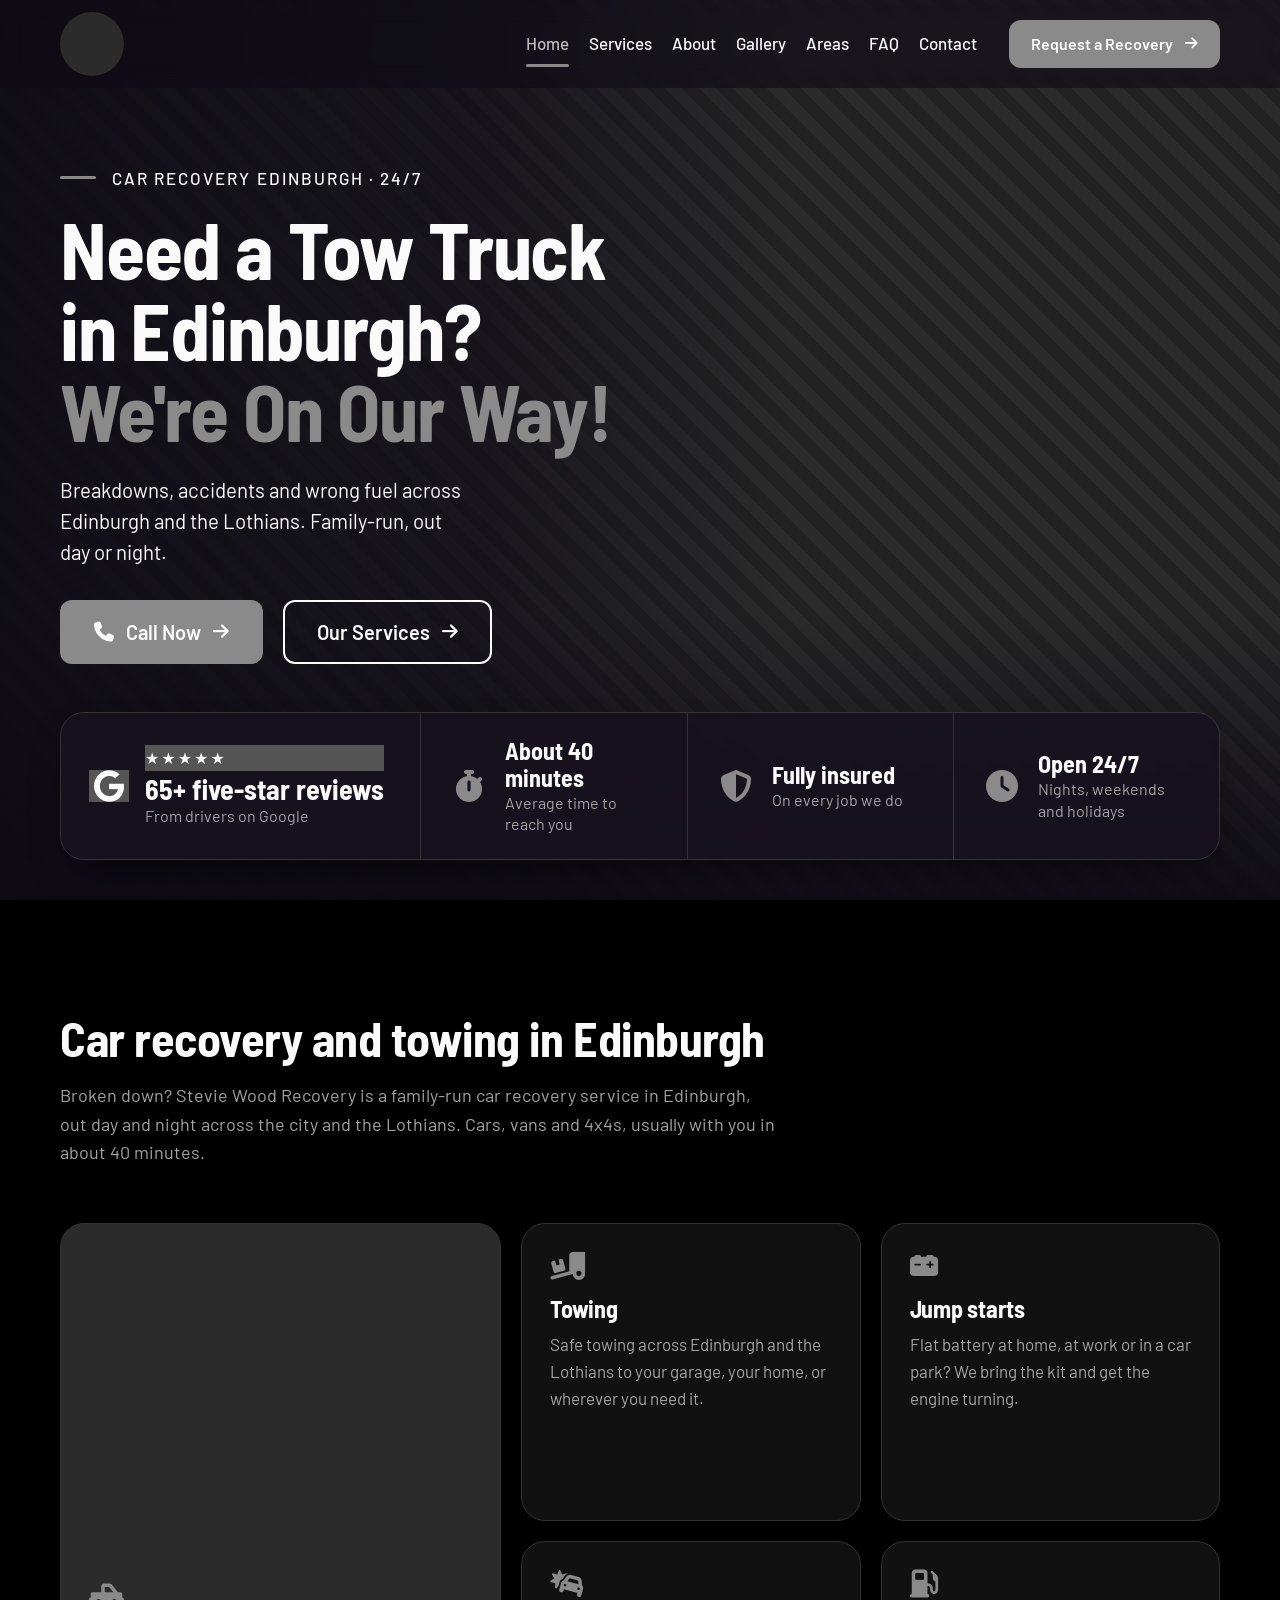
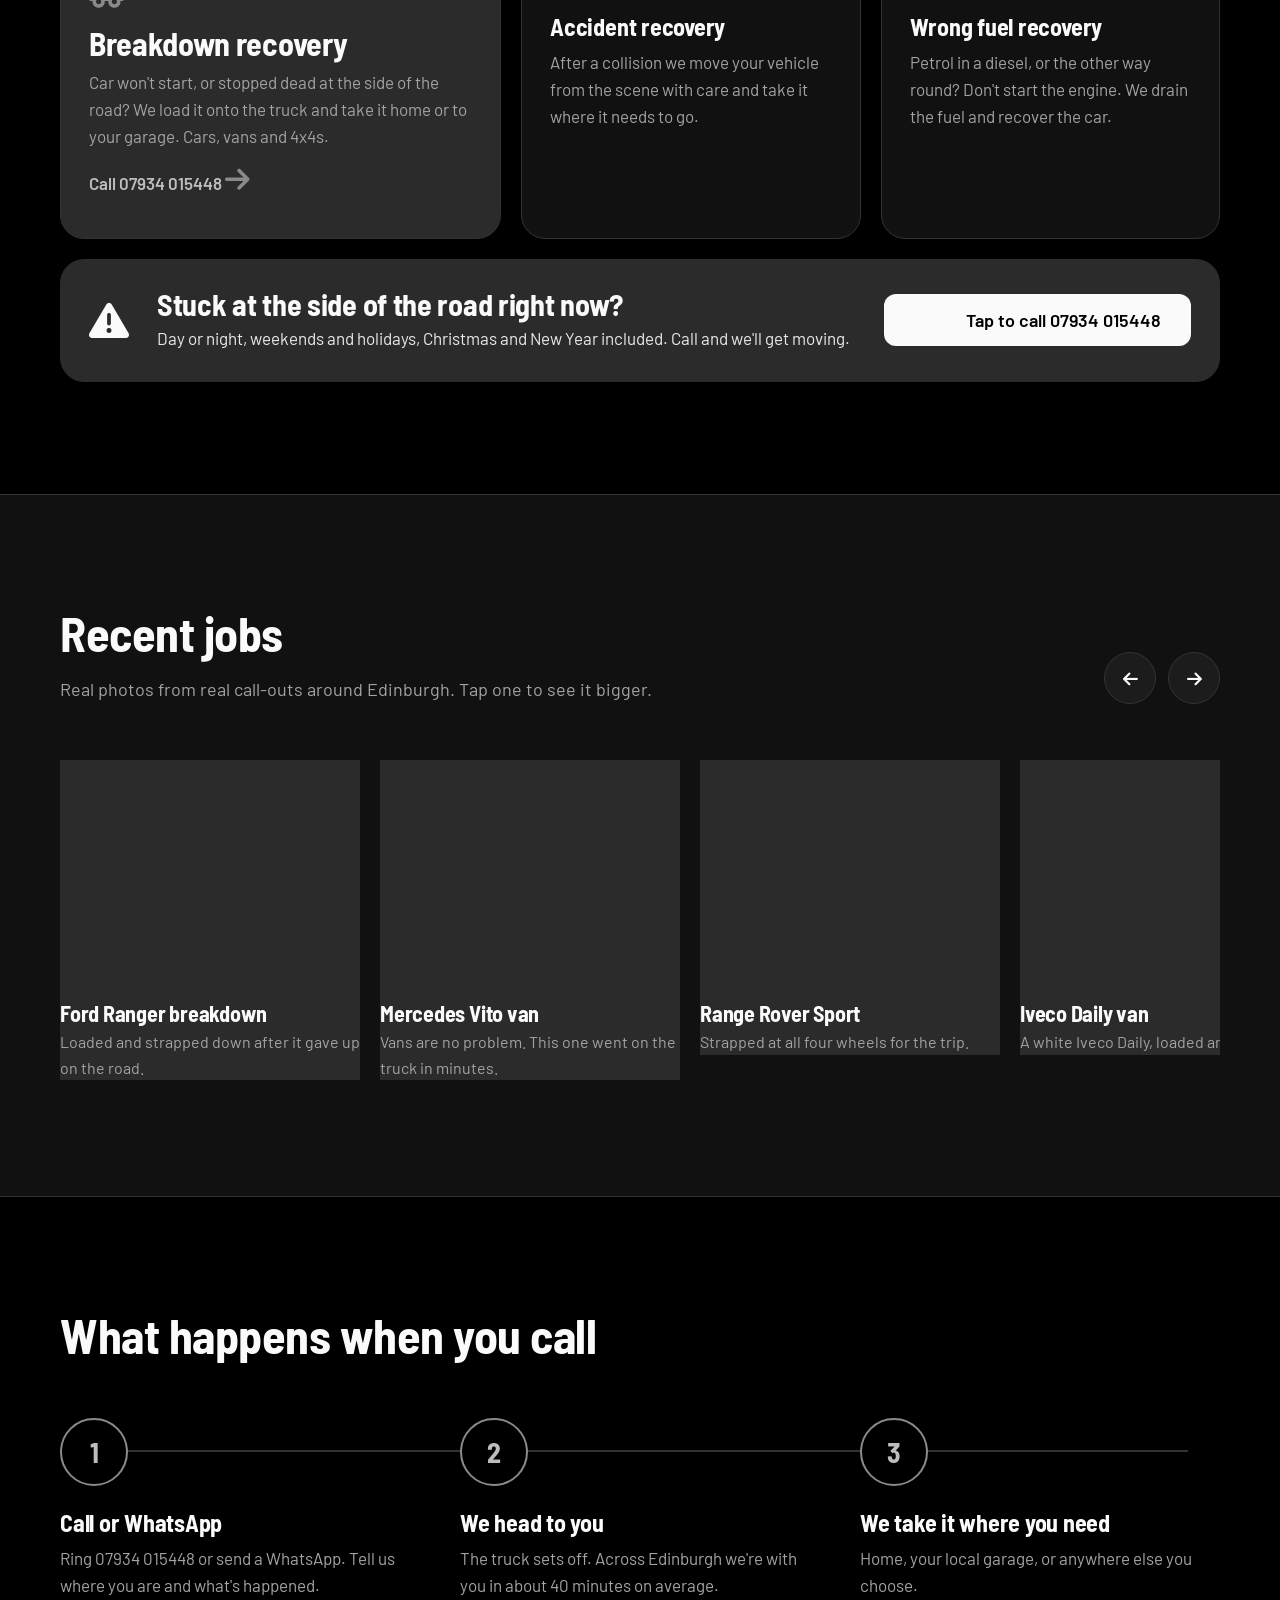
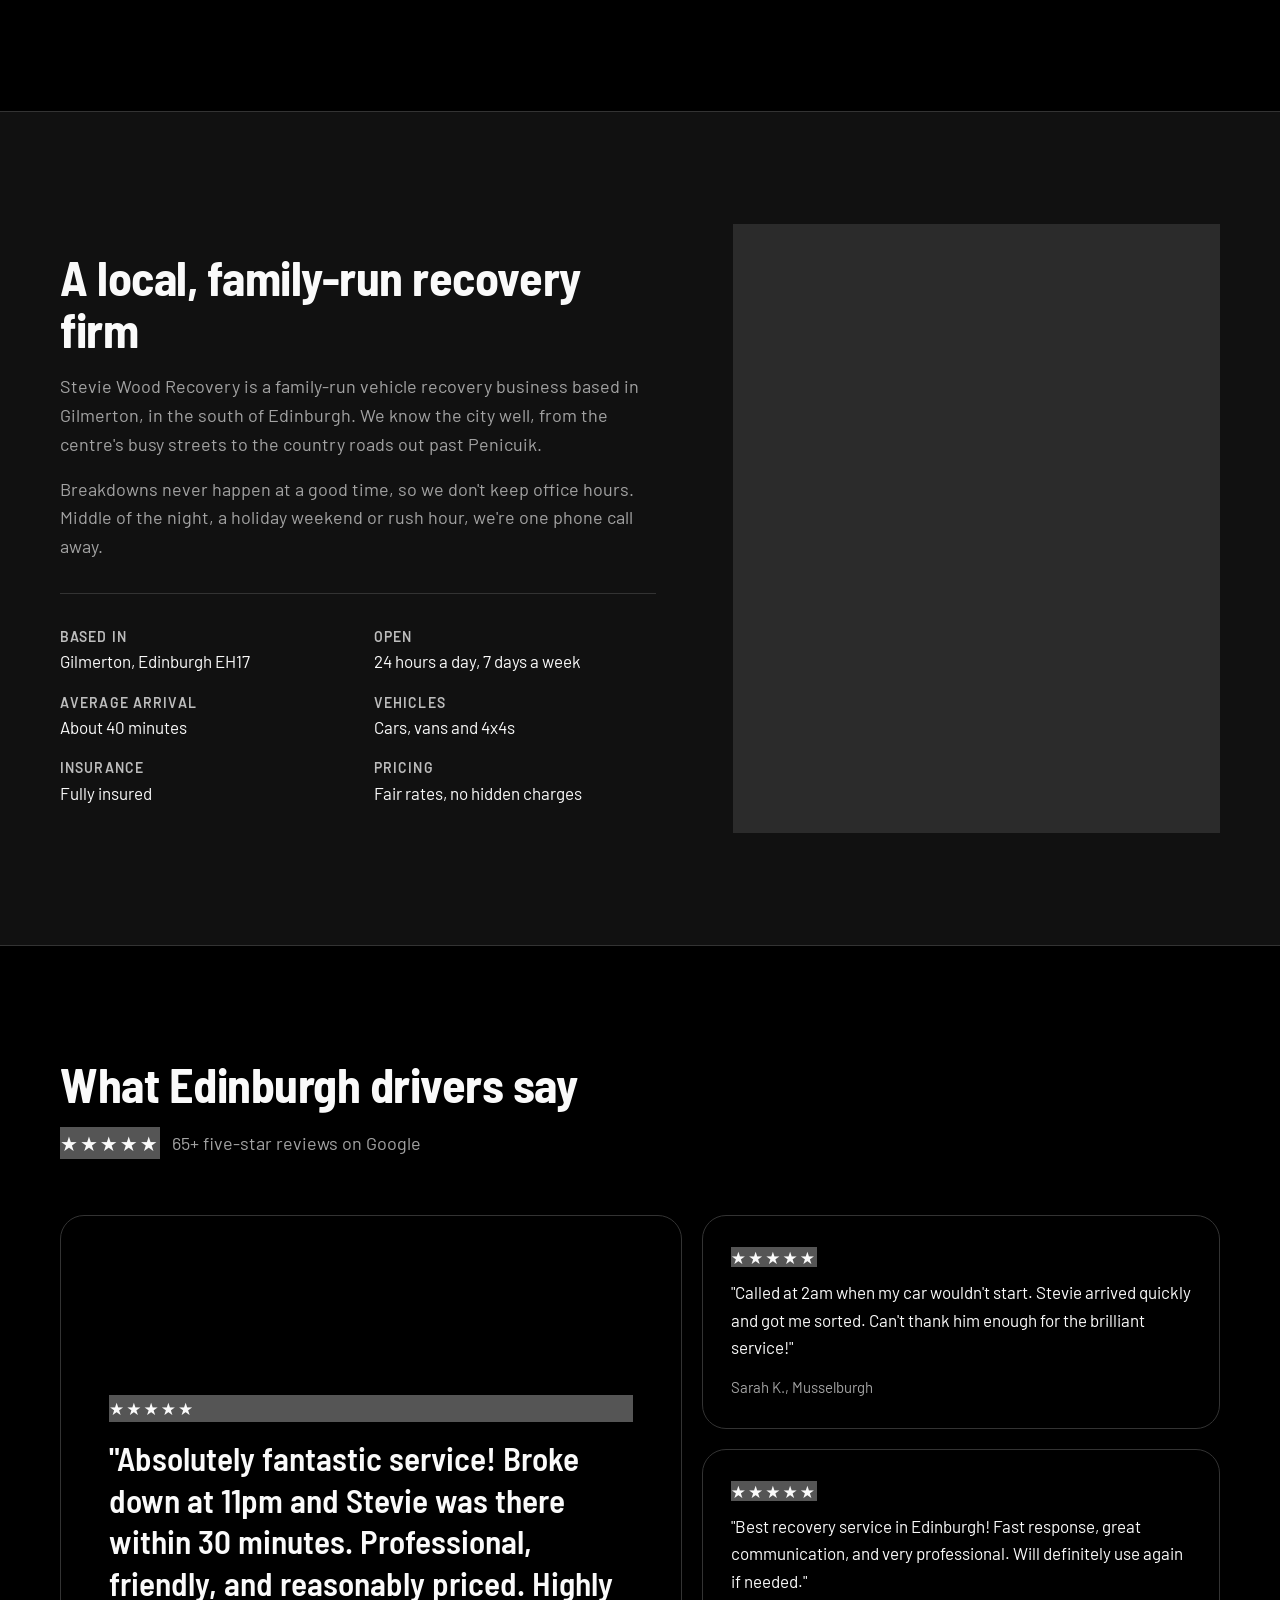
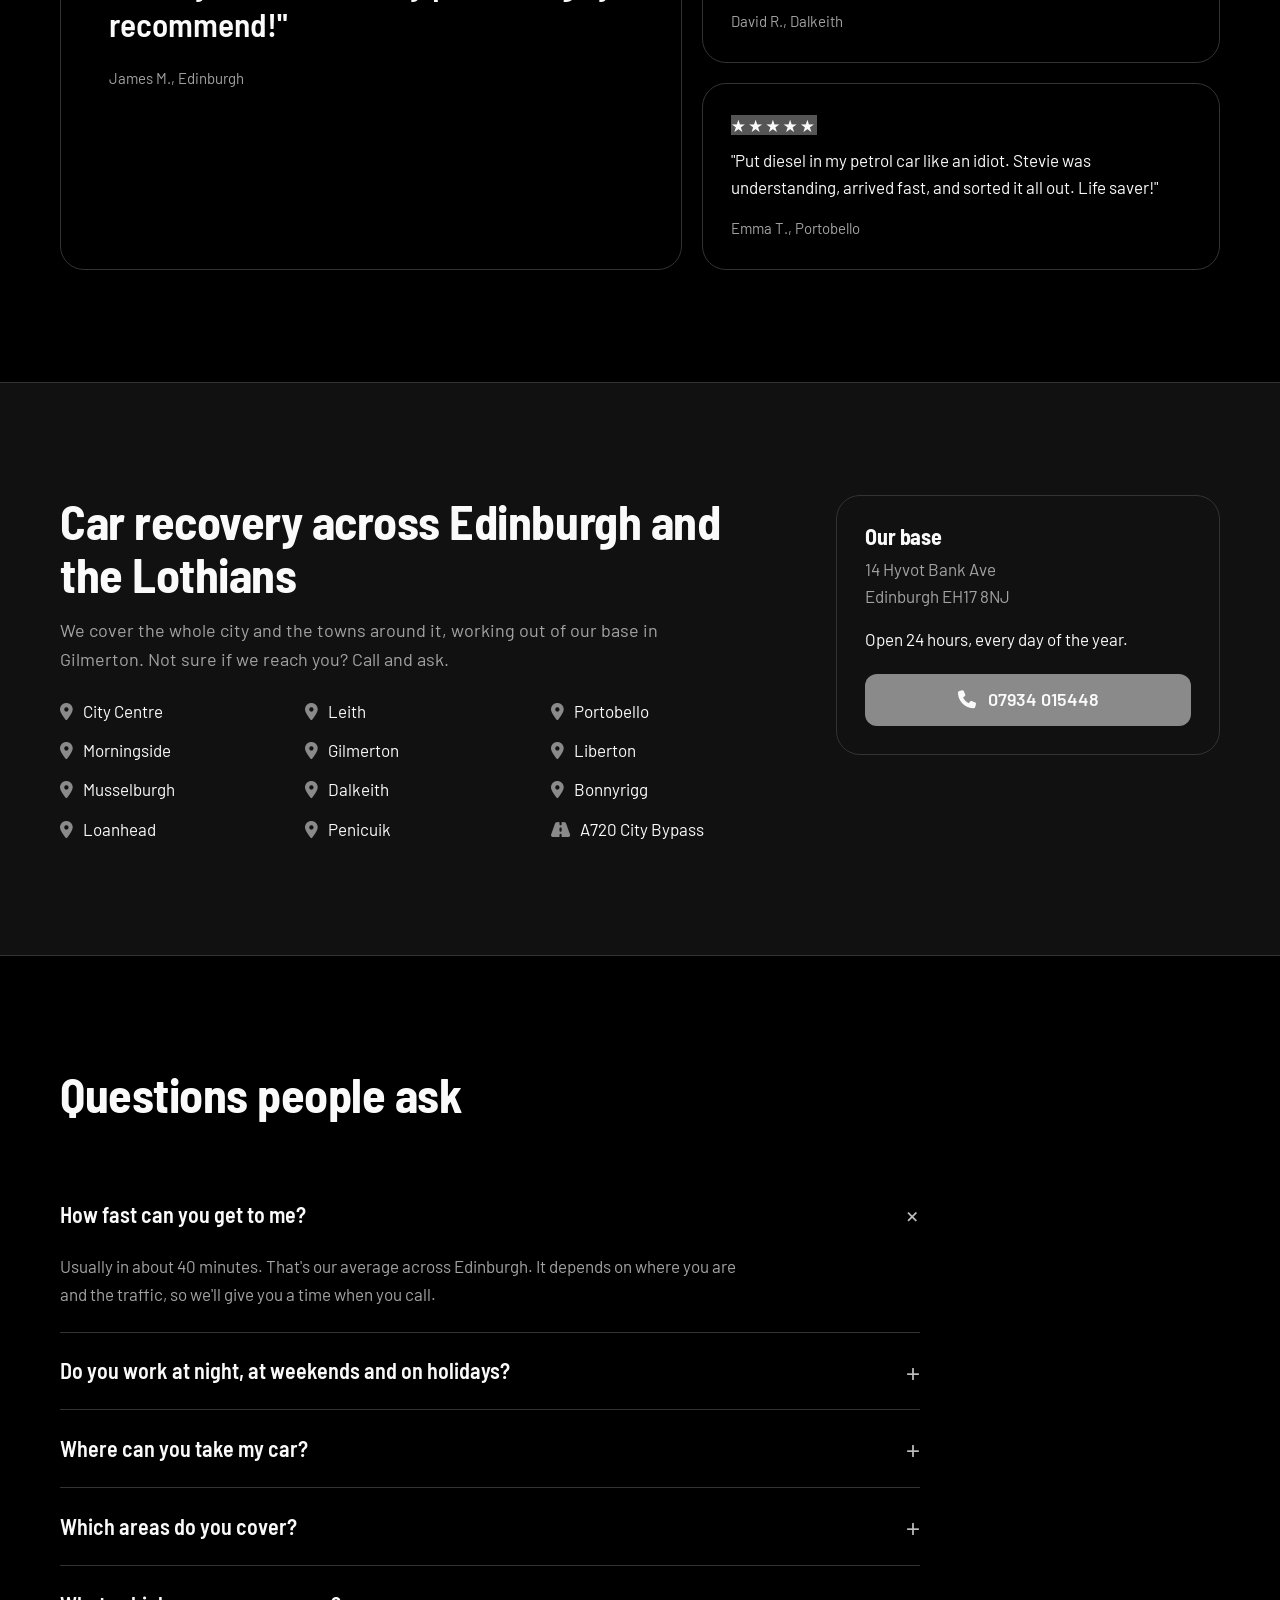
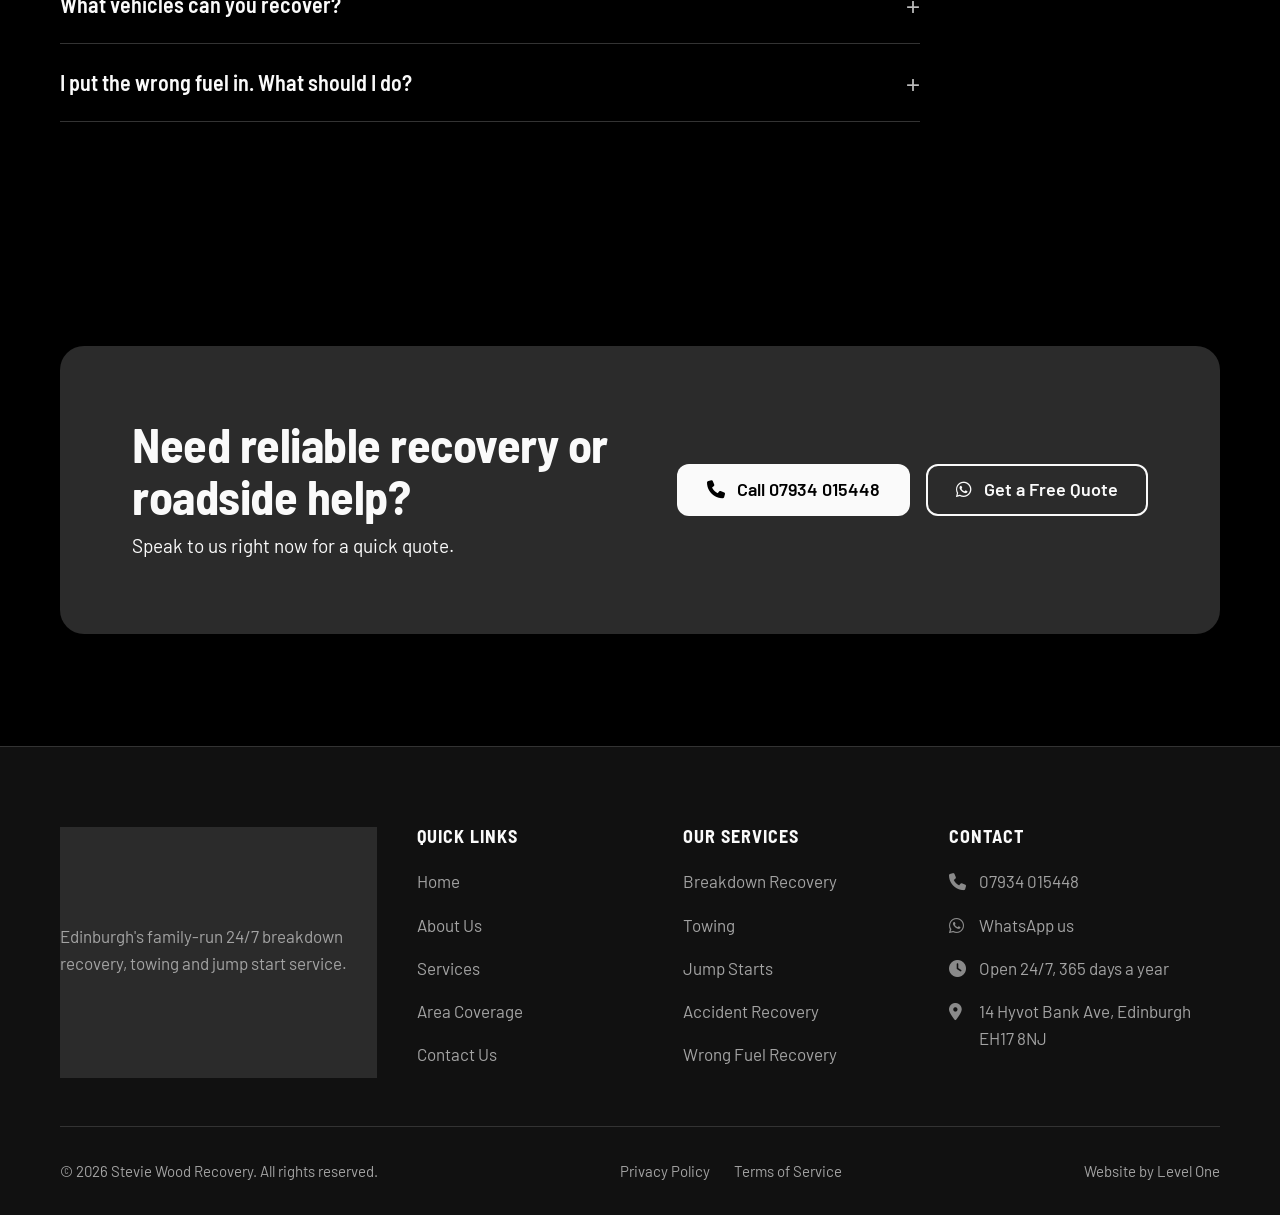
==== index.html @ a6fb2446 "WIP: redesign skeleton (gate 2), image folders, CSS/JS split Co-Authored-By: Claude Opus 5.5 <norepl" ====
<!DOCTYPE html>
<html lang="en">
<head>
    <meta charset="UTF-8">
    <meta name="viewport" content="width=device-width, initial-scale=1.0">
    <title>24/7 Vehicle Recovery Edinburgh | Breakdown Recovery & Towing | Stevie Wood Recovery</title>
    <meta name="description" content="Fast 24/7 breakdown recovery in Edinburgh. Local vehicle recovery, towing, jump starts & accident recovery. Average 40-minute response. Call 07934 015448 now.">
    <meta name="keywords" content="vehicle recovery Edinburgh, breakdown recovery Edinburgh, car recovery Edinburgh, 24 hour recovery Edinburgh, towing service Edinburgh, roadside assistance Edinburgh">
    <meta name="robots" content="index, follow">
    <meta name="author" content="Stevie Wood Recovery">
    <link rel="canonical" href="https://steviewoodrecovery.com/">
    
    <!-- Open Graph / Social Media -->
    <meta property="og:type" content="website">
    <meta property="og:title" content="24/7 Vehicle Recovery Edinburgh | Stevie Wood Recovery">
    <meta property="og:description" content="Fast 24/7 breakdown recovery in Edinburgh. Local vehicle recovery, towing, jump starts & accident recovery. Average 40-minute response.">
    <meta property="og:url" content="https://steviewoodrecovery.com/">
    
    <!-- Local Business Schema Markup -->
    <script type="application/ld+json">
    {
        "@context": "https://schema.org",
        "@type": "LocalBusiness",
        "name": "Stevie Wood Recovery",
        "description": "24/7 vehicle recovery and breakdown assistance in Edinburgh",
        "url": "https://steviewoodrecovery.com/",
        "telephone": "07934015448",
        "email": "info@steviewoodrecovery.co.uk",
        "address": {
            "@type": "PostalAddress",
            "streetAddress": "14 Hyvot Bank Ave",
            "addressLocality": "Edinburgh",
            "postalCode": "EH17 8NJ",
            "addressCountry": "GB"
        },
        "geo": {
            "@type": "GeoCoordinates",
            "latitude": "55.9074",
            "longitude": "-3.1355"
        },
        "openingHoursSpecification": {
            "@type": "OpeningHoursSpecification",
            "dayOfWeek": ["Monday", "Tuesday", "Wednesday", "Thursday", "Friday", "Saturday", "Sunday"],
            "opens": "00:00",
            "closes": "23:59"
        },
        "areaServed": {
            "@type": "City",
            "name": "Edinburgh"
        },
        "priceRange": "££",
        "aggregateRating": {
            "@type": "AggregateRating",
            "ratingValue": "5",
            "reviewCount": "65"
        }
    }
    </script>
    
    <link rel="preconnect" href="https://fonts.googleapis.com">
    <link rel="preconnect" href="https://fonts.gstatic.com" crossorigin>
    <link href="https://fonts.googleapis.com/css2?family=Barlow+Semi+Condensed:wght@600;700&family=Barlow:wght@400;500;600&display=swap" rel="stylesheet">
    <link rel="stylesheet" href="https://cdnjs.cloudflare.com/ajax/libs/font-awesome/6.4.0/css/all.min.css">
    <link rel="preload" as="image" href="public/images/hero/hero-recovery-truck-sunset.webp" media="(min-width: 769px)" fetchpriority="high">
    <link rel="preload" as="image" href="public/images/hero/hero-recovery-truck-sunset-mobile.webp" media="(max-width: 768px)" fetchpriority="high">
    <link rel="stylesheet" href="css/base.css">
    <link rel="stylesheet" href="css/header.css">
    <link rel="stylesheet" href="css/hero.css">
    <link rel="stylesheet" href="css/sections.css">
    <link rel="stylesheet" href="css/components.css">
    <link rel="stylesheet" href="css/footer.css">
    <link rel="stylesheet" href="css/responsive.css">
    <link rel="stylesheet" href="css/skeleton.css">
</head>
<body>
    <header class="site-header">
        <div class="container header-inner">
            <a href="#hero" class="brand" aria-label="Stevie Wood Recovery, back to top">
                <img src="public/images/brand/logo.jpg" alt="Stevie Wood Recovery logo" width="64" height="64">
            </a>
            <nav class="main-nav" aria-label="Main">
                <a href="#hero" class="active">Home</a>
                <a href="#services">Services</a>
                <a href="#about">About</a>
                <a href="#gallery">Gallery</a>
                <a href="#areas">Areas</a>
                <a href="#faq">FAQ</a>
                <a href="#contact">Contact</a>
            </nav>
            <div class="header-actions">
                <a href="tel:07934015448" class="header-phone" aria-label="Call us 24/7 on 07934 015448">
                    <span class="phone-icon"><i class="fas fa-phone" aria-hidden="true"></i></span>
                    <span class="phone-text">
                        <small>Call Us 24/7</small>
                        <strong>07934 015448</strong>
                    </span>
                </a>
                <a href="#contact" class="btn btn-primary header-cta" data-open-widget>
                    Request a Recovery <i class="fas fa-arrow-right" aria-hidden="true"></i>
                </a>
                <button class="mobile-menu-btn" aria-label="Open menu" aria-expanded="false" aria-controls="mobileNav">
                    <i class="fas fa-bars" aria-hidden="true"></i>
                </button>
            </div>
        </div>
    </header>

    <!-- Mobile Navigation -->
    <nav class="mobile-nav" id="mobileNav" aria-label="Mobile">
        <button class="mobile-nav-close" id="mobileNavClose" aria-label="Close menu">
            <i class="fas fa-times" aria-hidden="true"></i>
        </button>
        <a href="#hero">Home</a>
        <a href="#services">Services</a>
        <a href="#about">About</a>
        <a href="#gallery">Gallery</a>
        <a href="#areas">Areas</a>
        <a href="#faq">FAQ</a>
        <a href="#contact">Contact</a>
        <a href="tel:07934015448" class="btn btn-primary">
            <i class="fas fa-phone" aria-hidden="true"></i> Call 07934 015448
        </a>
        <button class="btn btn-outline" data-open-widget>Request a Recovery</button>
    </nav>

    <main>
        <!-- Hero -->
        <section class="hero" id="hero">
            <div class="container">
                <picture class="hero-media">
                    <source media="(max-width: 768px)" srcset="public/images/hero/hero-recovery-truck-sunset-mobile.webp" type="image/webp">
                    <source srcset="public/images/hero/hero-recovery-truck-sunset.webp" type="image/webp">
                    <img src="public/images/hero/hero-recovery-truck-sunset.jpg" alt="Stevie Wood Recovery truck carrying a Porsche on the road at sunset" width="2000" height="1116" fetchpriority="high">
                </picture>
                <div class="hero-content">
                    <h1 class="hero-eyebrow">Car Recovery Edinburgh · 24/7</h1>
                    <p class="hero-title"><span class="line">Need a Tow Truck</span> <span class="line">in Edinburgh?</span> <span class="accent">We're On Our Way!</span></p>
                    <p class="hero-sub">Breakdowns, accidents and wrong fuel across Edinburgh and the Lothians. Family-run, out day or night.</p>
                    <div class="hero-buttons">
                        <a href="tel:07934015448" class="btn btn-primary">
                            <i class="fas fa-phone" aria-hidden="true"></i> Call Now <i class="fas fa-arrow-right" aria-hidden="true"></i>
                        </a>
                        <a href="#services" class="btn btn-outline">
                            Our Services <i class="fas fa-arrow-right" aria-hidden="true"></i>
                        </a>
                    </div>
                </div>
            </div>
            <div class="container">
                <ul class="proof-strip">
                    <li class="proof-item proof-item-main">
                        <i class="fab fa-google" aria-hidden="true"></i>
                        <div>
                            <div class="stars" aria-hidden="true">★★★★★</div>
                            <strong>65+ five-star reviews</strong>
                            <span>From drivers on Google</span>
                        </div>
                    </li>
                    <li class="proof-item">
                        <i class="fas fa-stopwatch" aria-hidden="true"></i>
                        <div>
                            <strong>About 40 minutes</strong>
                            <span>Average time to reach you</span>
                        </div>
                    </li>
                    <li class="proof-item">
                        <i class="fas fa-shield-alt" aria-hidden="true"></i>
                        <div>
                            <strong>Fully insured</strong>
                            <span>On every job we do</span>
                        </div>
                    </li>
                    <li class="proof-item">
                        <i class="fas fa-clock" aria-hidden="true"></i>
                        <div>
                            <strong>Open 24/7</strong>
                            <span>Nights, weekends and holidays</span>
                        </div>
                    </li>
                </ul>
            </div>
        </section>

        <!-- Services -->
        <section class="section" id="services">
            <div class="container">
                <div class="section-head reveal">
                    <h2>Car recovery and towing in Edinburgh</h2>
                    <p>Broken down? Stevie Wood Recovery is a family-run car recovery service in Edinburgh, out day and night across the city and the Lothians. Cars, vans and 4x4s, usually with you in about 40 minutes.</p>
                </div>
                <div class="services-grid">
                    <article class="service-card service-card-main reveal">
                        <img src="public/images/gallery/01-ford-ranger-breakdown-recovery.webp" alt="Orange Ford Ranger strapped onto the back of a recovery truck" width="680" height="306" loading="lazy">
                        <div class="service-card-body">
                            <i class="fas fa-truck-pickup" aria-hidden="true"></i>
                            <h3>Breakdown recovery</h3>
                            <p>Car won't start, or stopped dead at the side of the road? We load it onto the truck and take it home or to your garage. Cars, vans and 4x4s.</p>
                            <a href="tel:07934015448" class="service-link">Call 07934 015448 <i class="fas fa-arrow-right" aria-hidden="true"></i></a>
                        </div>
                    </article>
                    <article class="service-card reveal">
                        <i class="fas fa-truck-loading" aria-hidden="true"></i>
                        <h3>Towing</h3>
                        <p>Safe towing across Edinburgh and the Lothians to your garage, your home, or wherever you need it.</p>
                    </article>
                    <article class="service-card reveal">
                        <i class="fas fa-car-battery" aria-hidden="true"></i>
                        <h3>Jump starts</h3>
                        <p>Flat battery at home, at work or in a car park? We bring the kit and get the engine turning.</p>
                    </article>
                    <article class="service-card reveal">
                        <i class="fas fa-car-crash" aria-hidden="true"></i>
                        <h3>Accident recovery</h3>
                        <p>After a collision we move your vehicle from the scene with care and take it where it needs to go.</p>
                    </article>
                    <article class="service-card reveal">
                        <i class="fas fa-gas-pump" aria-hidden="true"></i>
                        <h3>Wrong fuel recovery</h3>
                        <p>Petrol in a diesel, or the other way round? Don't start the engine. We drain the fuel and recover the car.</p>
                    </article>
                    <article class="service-card service-emergency reveal">
                        <i class="fas fa-exclamation-triangle" aria-hidden="true"></i>
                        <div>
                            <h3>Stuck at the side of the road right now?</h3>
                            <p>Day or night, weekends and holidays, Christmas and New Year included. Call and we'll get moving.</p>
                        </div>
                        <a href="tel:07934015448" class="btn btn-light">
                            <i class="fas fa-phone" aria-hidden="true"></i> Tap to call 07934 015448
                        </a>
                    </article>
                </div>
            </div>
        </section>

        <!-- Gallery -->
        <section class="section section-alt" id="gallery">
            <div class="container">
                <div class="gallery-head">
                    <div class="section-head reveal">
                        <h2>Recent jobs</h2>
                        <p>Real photos from real call-outs around Edinburgh. Tap one to see it bigger.</p>
                    </div>
                    <div class="gallery-controls">
                        <button class="gallery-btn" data-dir="prev" aria-label="Previous photos"><i class="fas fa-arrow-left" aria-hidden="true"></i></button>
                        <button class="gallery-btn" data-dir="next" aria-label="Next photos"><i class="fas fa-arrow-right" aria-hidden="true"></i></button>
                    </div>
                </div>
                <ul class="gallery-track" id="galleryTrack">
                    <li class="gallery-card">
                        <button type="button">
                            <img src="public/images/gallery/01-ford-ranger-breakdown-recovery.webp" alt="Orange Ford Ranger loaded onto a Stevie Wood recovery truck" width="680" height="306" loading="lazy">
                            <h3>Ford Ranger breakdown</h3>
                            <p>Loaded and strapped down after it gave up on the road.</p>
                        </button>
                    </li>
                    <li class="gallery-card">
                        <button type="button">
                            <img src="public/images/gallery/02-mercedes-vito-van-recovery.webp" alt="Mercedes Vito van on the back of a recovery truck" width="680" height="510" loading="lazy">
                            <h3>Mercedes Vito van</h3>
                            <p>Vans are no problem. This one went on the truck in minutes.</p>
                        </button>
                    </li>
                    <li class="gallery-card">
                        <button type="button">
                            <img src="public/images/gallery/03-range-rover-sport-recovery.webp" alt="Black Range Rover Sport strapped onto a recovery truck" width="680" height="510" loading="lazy">
                            <h3>Range Rover Sport</h3>
                            <p>Strapped at all four wheels for the trip.</p>
                        </button>
                    </li>
                    <li class="gallery-card">
                        <button type="button">
                            <img src="public/images/gallery/04-iveco-daily-van-recovery.webp" alt="White Iveco Daily van loaded on a recovery truck" width="680" height="510" loading="lazy">
                            <h3>Iveco Daily van</h3>
                            <p>A white Iveco Daily, loaded and ready to go.</p>
                        </button>
                    </li>
                    <li class="gallery-card">
                        <button type="button">
                            <img src="public/images/gallery/05-land-rover-discovery-accident-recovery.webp" alt="Accident-damaged Land Rover Discovery on a recovery truck" width="680" height="510" loading="lazy">
                            <h3>Accident recovery</h3>
                            <p>A damaged Land Rover Discovery recovered after a collision.</p>
                        </button>
                    </li>
                    <li class="gallery-card">
                        <button type="button">
                            <img src="public/images/gallery/06-luton-box-van-recovery.webp" alt="Luton box van on the back of a DAF recovery truck" width="680" height="510" loading="lazy">
                            <h3>Luton box van</h3>
                            <p>Big vans too. A Luton box van on the back of the truck.</p>
                        </button>
                    </li>
                </ul>
            </div>
        </section>

        <!-- How it works -->
        <section class="section" id="how-it-works">
            <div class="container">
                <div class="section-head reveal">
                    <h2>What happens when you call</h2>
                </div>
                <ol class="steps">
                    <li class="step reveal">
                        <h3>Call or WhatsApp</h3>
                        <p>Ring 07934 015448 or send a WhatsApp. Tell us where you are and what's happened.</p>
                    </li>
                    <li class="step reveal">
                        <h3>We head to you</h3>
                        <p>The truck sets off. Across Edinburgh we're with you in about 40 minutes on average.</p>
                    </li>
                    <li class="step reveal">
                        <h3>We take it where you need</h3>
                        <p>Home, your local garage, or anywhere else you choose.</p>
                    </li>
                </ol>
            </div>
        </section>

        <!-- About -->
        <section class="section section-alt" id="about">
            <div class="container about-grid">
                <div class="about-text reveal">
                    <h2>A local, family-run recovery firm</h2>
                    <p>Stevie Wood Recovery is a family-run vehicle recovery business based in Gilmerton, in the south of Edinburgh. We know the city well, from the centre's busy streets to the country roads out past Penicuik.</p>
                    <p>Breakdowns never happen at a good time, so we don't keep office hours. Middle of the night, a holiday weekend or rush hour, we're one phone call away.</p>
                    <dl class="fact-list">
                        <div>
                            <dt>Based in</dt>
                            <dd>Gilmerton, Edinburgh EH17</dd>
                        </div>
                        <div>
                            <dt>Open</dt>
                            <dd>24 hours a day, 7 days a week</dd>
                        </div>
                        <div>
                            <dt>Average arrival</dt>
                            <dd>About 40 minutes</dd>
                        </div>
                        <div>
                            <dt>Vehicles</dt>
                            <dd>Cars, vans and 4x4s</dd>
                        </div>
                        <div>
                            <dt>Insurance</dt>
                            <dd>Fully insured</dd>
                        </div>
                        <div>
                            <dt>Pricing</dt>
                            <dd>Fair rates, no hidden charges</dd>
                        </div>
                    </dl>
                </div>
                <div class="about-photo reveal">
                    <img src="public/images/gallery/06-luton-box-van-recovery.webp" alt="Stevie Wood Recovery's DAF recovery truck carrying a Luton box van" width="680" height="510" loading="lazy">
                </div>
            </div>
        </section>

        <!-- Reviews -->
        <section class="section" id="reviews">
            <div class="container">
                <div class="section-head reveal">
                    <h2>What Edinburgh drivers say</h2>
                    <p class="reviews-rating"><span class="stars" aria-hidden="true">★★★★★</span> 65+ five-star reviews on Google</p>
                </div>
                <div class="reviews-grid">
                    <blockquote class="review review-main reveal">
                        <span class="stars" aria-label="5 out of 5 stars">★★★★★</span>
                        <p>"Absolutely fantastic service! Broke down at 11pm and Stevie was there within 30 minutes. Professional, friendly, and reasonably priced. Highly recommend!"</p>
                        <cite>James M., Edinburgh</cite>
                    </blockquote>
                    <blockquote class="review reveal">
                        <span class="stars" aria-label="5 out of 5 stars">★★★★★</span>
                        <p>"Called at 2am when my car wouldn't start. Stevie arrived quickly and got me sorted. Can't thank him enough for the brilliant service!"</p>
                        <cite>Sarah K., Musselburgh</cite>
                    </blockquote>
                    <blockquote class="review reveal">
                        <span class="stars" aria-label="5 out of 5 stars">★★★★★</span>
                        <p>"Best recovery service in Edinburgh! Fast response, great communication, and very professional. Will definitely use again if needed."</p>
                        <cite>David R., Dalkeith</cite>
                    </blockquote>
                    <blockquote class="review reveal">
                        <span class="stars" aria-label="5 out of 5 stars">★★★★★</span>
                        <p>"Put diesel in my petrol car like an idiot. Stevie was understanding, arrived fast, and sorted it all out. Life saver!"</p>
                        <cite>Emma T., Portobello</cite>
                    </blockquote>
                </div>
            </div>
        </section>

        <!-- Areas -->
        <section class="section section-alt" id="areas">
            <div class="container areas-grid">
                <div class="reveal">
                    <h2>Car recovery across Edinburgh and the Lothians</h2>
                    <p class="section-head-text">We cover the whole city and the towns around it, working out of our base in Gilmerton. Not sure if we reach you? Call and ask.</p>
                    <ul class="area-list">
                        <li><i class="fas fa-map-marker-alt" aria-hidden="true"></i> City Centre</li>
                        <li><i class="fas fa-map-marker-alt" aria-hidden="true"></i> Leith</li>
                        <li><i class="fas fa-map-marker-alt" aria-hidden="true"></i> Portobello</li>
                        <li><i class="fas fa-map-marker-alt" aria-hidden="true"></i> Morningside</li>
                        <li><i class="fas fa-map-marker-alt" aria-hidden="true"></i> Gilmerton</li>
                        <li><i class="fas fa-map-marker-alt" aria-hidden="true"></i> Liberton</li>
                        <li><i class="fas fa-map-marker-alt" aria-hidden="true"></i> Musselburgh</li>
                        <li><i class="fas fa-map-marker-alt" aria-hidden="true"></i> Dalkeith</li>
                        <li><i class="fas fa-map-marker-alt" aria-hidden="true"></i> Bonnyrigg</li>
                        <li><i class="fas fa-map-marker-alt" aria-hidden="true"></i> Loanhead</li>
                        <li><i class="fas fa-map-marker-alt" aria-hidden="true"></i> Penicuik</li>
                        <li><i class="fas fa-road" aria-hidden="true"></i> A720 City Bypass</li>
                    </ul>
                </div>
                <div class="base-card reveal">
                    <h3>Our base</h3>
                    <address>14 Hyvot Bank Ave<br>Edinburgh EH17 8NJ</address>
                    <p>Open 24 hours, every day of the year.</p>
                    <a href="tel:07934015448" class="btn btn-primary"><i class="fas fa-phone" aria-hidden="true"></i> 07934 015448</a>
                </div>
            </div>
        </section>

        <!-- FAQ -->
        <section class="section" id="faq">
            <div class="container">
                <div class="section-head reveal">
                    <h2>Questions people ask</h2>
                </div>
                <div class="faq-list reveal">
                    <details class="faq-item" open>
                        <summary>How fast can you get to me?</summary>
                        <p>Usually in about 40 minutes. That's our average across Edinburgh. It depends on where you are and the traffic, so we'll give you a time when you call.</p>
                    </details>
                    <details class="faq-item">
                        <summary>Do you work at night, at weekends and on holidays?</summary>
                        <p>Yes. We run 24 hours a day, 7 days a week, including Christmas and New Year.</p>
                    </details>
                    <details class="faq-item">
                        <summary>Where can you take my car?</summary>
                        <p>Wherever you need it to go: your home, your local garage, a dealer, or another address you choose.</p>
                    </details>
                    <details class="faq-item">
                        <summary>Which areas do you cover?</summary>
                        <p>All of Edinburgh and the Lothians, including Leith, Portobello, Morningside, Musselburgh, Dalkeith, Bonnyrigg, Loanhead and Penicuik.</p>
                    </details>
                    <details class="faq-item">
                        <summary>What vehicles can you recover?</summary>
                        <p>Cars, vans and 4x4s. Our photos show everything from a Porsche to a Luton box van.</p>
                    </details>
                    <details class="faq-item">
                        <summary>I put the wrong fuel in. What should I do?</summary>
                        <p>Don't start the engine, or switch it off if it's running. Then call us on 07934 015448. We drain the fuel and recover the vehicle anywhere in Edinburgh.</p>
                    </details>
                </div>
            </div>
        </section>

        <!-- Final call to action -->
        <section class="section section-cta" id="contact">
            <div class="container">
                <div class="cta-panel reveal">
                    <div>
                        <h2>Need reliable recovery or roadside help?</h2>
                        <p>Speak to us right now for a quick quote.</p>
                    </div>
                    <div class="cta-buttons">
                        <a href="tel:07934015448" class="btn btn-light"><i class="fas fa-phone" aria-hidden="true"></i> Call 07934 015448</a>
                        <button class="btn btn-outline" data-open-widget><i class="fab fa-whatsapp" aria-hidden="true"></i> Get a Free Quote</button>
                    </div>
                </div>
            </div>
        </section>
    </main>

    <!-- Image Popup -->
    <div class="image-popup-overlay" id="imagePopup">
        <button class="image-popup-close" id="imagePopupClose" aria-label="Close image">
            <i class="fas fa-times"></i>
        </button>
        <div class="image-popup-content">
            <img src="" alt="" id="popupImage">
            <div class="image-popup-caption">
                <h3 id="popupTitle"></h3>
                <p id="popupDesc"></p>
            </div>
        </div>
    </div>

    <footer class="site-footer">
        <div class="container">
            <div class="footer-grid">
                <div class="footer-brand">
                    <img src="public/images/brand/logo.jpg" alt="Stevie Wood Recovery logo" width="80" height="80" loading="lazy">
                    <p>Edinburgh's family-run 24/7 breakdown recovery, towing and jump start service.</p>
                    <!-- Social icons go here once Stevie sends his Facebook, Instagram and Google Business Profile links -->
                </div>
                <div class="footer-col">
                    <h3>Quick links</h3>
                    <ul>
                        <li><a href="#hero">Home</a></li>
                        <li><a href="#about">About Us</a></li>
                        <li><a href="#services">Services</a></li>
                        <li><a href="#areas">Area Coverage</a></li>
                        <li><a href="#contact">Contact Us</a></li>
                    </ul>
                </div>
                <div class="footer-col">
                    <h3>Our services</h3>
                    <ul>
                        <li><a href="#services">Breakdown Recovery</a></li>
                        <li><a href="#services">Towing</a></li>
                        <li><a href="#services">Jump Starts</a></li>
                        <li><a href="#services">Accident Recovery</a></li>
                        <li><a href="#services">Wrong Fuel Recovery</a></li>
                    </ul>
                </div>
                <div class="footer-col">
                    <h3>Contact</h3>
                    <ul class="footer-contact">
                        <li><i class="fas fa-phone" aria-hidden="true"></i> <a href="tel:07934015448">07934 015448</a></li>
                        <li><i class="fab fa-whatsapp" aria-hidden="true"></i> <a href="https://wa.me/447934015448">WhatsApp us</a></li>
                        <li><i class="fas fa-clock" aria-hidden="true"></i> Open 24/7, 365 days a year</li>
                        <li><i class="fas fa-map-marker-alt" aria-hidden="true"></i> 14 Hyvot Bank Ave, Edinburgh EH17 8NJ</li>
                    </ul>
                </div>
            </div>
            <div class="footer-bottom">
                <p>&copy; 2026 Stevie Wood Recovery. All rights reserved.</p>
                <div class="footer-links">
                    <a href="#" id="privacyPolicyLink">Privacy Policy</a>
                    <a href="#" id="termsOfServiceLink">Terms of Service</a>
                </div>
                <p>Website by <a href="#">Level One</a></p>
            </div>
        </div>
    </footer>

    <!-- Sticky call bar (phones) -->
    <div class="sticky-call" id="stickyCall">
        <a href="tel:07934015448" class="btn btn-primary"><i class="fas fa-phone" aria-hidden="true"></i> Call now</a>
        <button class="btn btn-whatsapp" data-open-widget><i class="fab fa-whatsapp" aria-hidden="true"></i> WhatsApp quote</button>
    </div>

    <!-- Privacy Policy Popup -->
    <div class="legal-popup-overlay" id="privacyPopup">
        <div class="legal-popup-content">
            <button class="legal-popup-close" id="privacyPopupClose" aria-label="Close">
                <i class="fas fa-times"></i>
            </button>
            <h2>Privacy Policy</h2>
            <div class="legal-popup-body">
                <p><strong>Last updated:</strong> January 2024</p>
                
                <h3>1. Information We Collect</h3>
                <p>When you use our vehicle recovery services or contact us through our website, we may collect the following information:</p>
                <ul>
                    <li>Your name and contact details (phone number, email address)</li>
                    <li>Vehicle information (make, model, registration)</li>
                    <li>Location data for recovery services</li>
                    <li>Payment information for services rendered</li>
                </ul>
                
                <h3>2. How We Use Your Information</h3>
                <p>We use your personal information to:</p>
                <ul>
                    <li>Provide vehicle recovery and roadside assistance services</li>
                    <li>Contact you regarding your service request</li>
                    <li>Process payments for our services</li>
                    <li>Improve our services and customer experience</li>
                    <li>Comply with legal obligations</li>
                </ul>
                
                <h3>3. Information Sharing</h3>
                <p>We do not sell or rent your personal information to third parties. We may share your information with:</p>
                <ul>
                    <li>Insurance companies (with your consent)</li>
                    <li>Law enforcement agencies when required by law</li>
                    <li>Service providers who assist in our operations</li>
                </ul>
                
                <h3>4. Data Security</h3>
                <p>We implement appropriate security measures to protect your personal information against unauthorised access, alteration, disclosure, or destruction.</p>
                
                <h3>5. Your Rights</h3>
                <p>You have the right to:</p>
                <ul>
                    <li>Access the personal information we hold about you</li>
                    <li>Request correction of inaccurate information</li>
                    <li>Request deletion of your information</li>
                    <li>Withdraw consent for marketing communications</li>
                </ul>
                
                <h3>6. Contact Us</h3>
                <p>If you have any questions about this Privacy Policy, please contact us at:</p>
                <p>Stevie Wood Recovery<br>
                14 Hyvot Bank Ave, Edinburgh EH17 8NJ<br>
                Phone: 07934 015448<br>
                Email: info@steviewoodrecovery.co.uk</p>
            </div>
        </div>
    </div>

    <!-- Terms of Service Popup -->
    <div class="legal-popup-overlay" id="termsPopup">
        <div class="legal-popup-content">
            <button class="legal-popup-close" id="termsPopupClose" aria-label="Close">
                <i class="fas fa-times"></i>
            </button>
            <h2>Terms of Service</h2>
            <div class="legal-popup-body">
                <p><strong>Last updated:</strong> January 2024</p>
                
                <h3>1. Services</h3>
                <p>Stevie Wood Recovery provides vehicle recovery, towing, and roadside assistance services in Edinburgh and the surrounding areas. Our services are available 24 hours a day, 7 days a week.</p>
                
                <h3>2. Service Requests</h3>
                <p>By requesting our services, you agree to:</p>
                <ul>
                    <li>Provide accurate information about your vehicle and location</li>
                    <li>Ensure you have the legal right to request recovery of the vehicle</li>
                    <li>Be present or have an authorised representative present during the service</li>
                    <li>Pay for services rendered at the agreed rates</li>
                </ul>
                
                <h3>3. Pricing and Payment</h3>
                <p>Prices for our services will be quoted before work commences where possible. Additional charges may apply for:</p>
                <ul>
                    <li>Out-of-hours callouts</li>
                    <li>Extended distances</li>
                    <li>Specialist equipment requirements</li>
                    <li>Waiting time beyond 15 minutes</li>
                </ul>
                <p>Payment is due upon completion of the service unless otherwise agreed.</p>
                
                <h3>4. Liability</h3>
                <p>While we take every care when handling your vehicle, Stevie Wood Recovery shall not be liable for:</p>
                <ul>
                    <li>Pre-existing damage to vehicles</li>
                    <li>Loss of personal items left in vehicles</li>
                    <li>Consequential losses arising from vehicle breakdown</li>
                    <li>Delays caused by circumstances beyond our control</li>
                </ul>
                
                <h3>5. Cancellations</h3>
                <p>If you need to cancel a service request:</p>
                <ul>
                    <li>Cancellations before dispatch: No charge</li>
                    <li>Cancellations after dispatch: Callout fee may apply</li>
                </ul>
                
                <h3>6. Insurance</h3>
                <p>We are fully insured for vehicle recovery operations. Customers are advised to maintain their own vehicle insurance for comprehensive coverage.</p>
                
                <h3>7. Governing Law</h3>
                <p>These terms are governed by Scottish law, and any disputes will be subject to the jurisdiction of the Scottish courts.</p>
                
                <h3>8. Contact</h3>
                <p>For any questions regarding these terms, please contact us:</p>
                <p>Stevie Wood Recovery<br>
                14 Hyvot Bank Ave, Edinburgh EH17 8NJ<br>
                Phone: 07934 015448<br>
                Email: info@steviewoodrecovery.co.uk</p>
            </div>
        </div>
    </div>

    <!-- WhatsApp Widget Overlay -->
    <div class="widget-overlay" id="widgetOverlay"></div>

    <!-- WhatsApp Widget Button -->
    <button class="whatsapp-widget-btn" id="whatsappWidgetBtn" aria-label="Open WhatsApp chat">
        <i class="fab fa-whatsapp"></i>
    </button>

    <!-- WhatsApp Widget Panel -->
    <div class="whatsapp-widget-panel" id="whatsappWidgetPanel">
        <button class="widget-close-btn" id="widgetCloseBtn" aria-label="Close widget">
            <i class="fas fa-times"></i>
        </button>
        <div class="widget-header">
            <div class="widget-header-logo">
                <img src="public/images/brand/logo.jpg" alt="Stevie Wood Recovery">
            </div>
            <div class="widget-header-info">
                <h4>Stevie Wood Recovery</h4>
                <p>Typically replies instantly</p>
            </div>
        </div>
        <div class="widget-body">
            <form id="widgetForm">
                <div class="widget-form-group">
                    <label for="widgetName">Your Name *</label>
                    <input type="text" id="widgetName" placeholder="John Smith" required>
                </div>
                <div class="widget-form-group">
                    <label for="widgetPhone">Phone Number *</label>
                    <input type="tel" id="widgetPhone" placeholder="07XXX XXXXXX" required>
                </div>
                <div class="widget-form-group widget-autocomplete-container">
                    <label for="widgetLocation">Vehicle Location *</label>
                    <input type="text" id="widgetLocation" placeholder="Start typing address..." autocomplete="off" required>
                    <div class="widget-autocomplete-results" id="widgetLocationResults"></div>
                </div>
                <div class="widget-form-group widget-autocomplete-container">
                    <label for="widgetDestination">Destination (optional)</label>
                    <input type="text" id="widgetDestination" placeholder="Start typing address..." autocomplete="off">
                    <div class="widget-autocomplete-results" id="widgetDestinationResults"></div>
                </div>
                <div class="widget-form-group">
                    <label for="widgetVehicle">Vehicle Make/Model</label>
                    <input type="text" id="widgetVehicle" placeholder="e.g. Ford Focus 2019">
                </div>
                <div class="widget-form-group">
                    <label for="widgetService">Service Required *</label>
                    <select id="widgetService" required>
                        <option value="">Select a service</option>
                        <option value="Breakdown Recovery">Breakdown Recovery</option>
                        <option value="Vehicle Towing">Vehicle Towing</option>
                        <option value="Jump Start">Jump Start</option>
                        <option value="Accident Recovery">Accident Recovery</option>
                        <option value="Wrong Fuel">Wrong Fuel / Fuel Delivery</option>
                        <option value="Other">Other</option>
                    </select>
                </div>
                <div class="widget-form-group">
                    <label for="widgetMessage">Additional Info</label>
                    <textarea id="widgetMessage" placeholder="Any extra details..."></textarea>
                </div>
                <button type="submit" class="widget-submit-btn" id="widgetSubmitBtn" disabled>
                    <i class="fab fa-whatsapp"></i>
                    Send via WhatsApp
                </button>
            </form>
        </div>
        <div class="widget-tail"></div>
    </div>

    <script src="js/main.js"></script>
</body>
</html>
---- css/base.css ----
/* Stevie Wood Recovery - Tokens, reset and shared styles */

:root {
    --bg: #0d0a14;
    --surface: #17121f;
    --surface-2: #201a2b;
    --border: #2e2640;
    --primary: #8049ec;
    --primary-hover: #6d38d6;
    --primary-tint: #a98af5;
    --text: #f4f2f8;
    --muted: #a59fb3;
    --white: #f4f2f8;

    --font-display: "Barlow Semi Condensed", "Barlow", system-ui, sans-serif;
    --font-body: "Barlow", system-ui, -apple-system, "Segoe UI", sans-serif;

    --radius: 16px;
    --radius-lg: 24px;
    --shadow: 0 12px 32px -8px rgba(128, 73, 236, 0.35);
    --shadow-dark: 0 20px 40px -16px rgba(0, 0, 0, 0.6);

    --container: 1240px;
    --gutter: clamp(16px, 4vw, 40px);
    --section-y: clamp(64px, 9vw, 112px);
    --header-h: 88px;
}

* {
    margin: 0;
    padding: 0;
    box-sizing: border-box;
}

html {
    scroll-behavior: smooth;
    scroll-padding-top: var(--header-h);
    -webkit-text-size-adjust: 100%;
}

body {
    font-family: var(--font-body);
    font-size: 17px;
    background: var(--bg);
    color: var(--text);
    line-height: 1.6;
    overflow-x: hidden;
}

img {
    display: block;
    max-width: 100%;
    height: auto;
}

a {
    color: inherit;
}

button {
    font: inherit;
}

:focus-visible {
    outline: 2px solid var(--primary-tint);
    outline-offset: 3px;
    border-radius: 6px;
}

.container {
    width: 100%;
    max-width: var(--container);
    margin: 0 auto;
    padding: 0 var(--gutter);
}

.section {
    padding: var(--section-y) 0;
}

.section-alt {
    background: var(--surface);
    border-top: 1px solid var(--border);
    border-bottom: 1px solid var(--border);
}

h1, h2, h3 {
    font-family: var(--font-display);
    font-weight: 700;
    line-height: 1.1;
    letter-spacing: -0.01em;
}

h2 {
    font-size: clamp(2rem, 4.2vw, 3rem);
    margin-bottom: 16px;
}

h3 {
    font-size: 1.5rem;
    margin-bottom: 8px;
}

.section-head {
    max-width: 720px;
    margin-bottom: clamp(32px, 5vw, 56px);
}

.section-head p {
    color: var(--muted);
    font-size: 1.125rem;
}

.text-primary {
    color: var(--primary);
}

/* Buttons */
.btn {
    display: inline-flex;
    align-items: center;
    justify-content: center;
    gap: 12px;
    min-height: 52px;
    padding: 0 28px;
    border-radius: 12px;
    font-family: var(--font-body);
    font-size: 1.125rem;
    font-weight: 600;
    text-decoration: none;
    cursor: pointer;
    border: 2px solid transparent;
    transition: background-color 0.2s, border-color 0.2s, color 0.2s, transform 0.2s;
}

.btn:hover {
    transform: translateY(-2px);
}

.btn-primary {
    background: var(--primary);
    color: var(--white);
    box-shadow: var(--shadow);
}

.btn-primary:hover {
    background: var(--primary-hover);
}

.btn-outline {
    background: transparent;
    color: var(--text);
    border-color: var(--text);
}

.btn-outline:hover {
    border-color: var(--primary-tint);
    color: var(--primary-tint);
}

.btn-light {
    background: var(--text);
    color: var(--bg);
}

.btn-light:hover {
    background: var(--white);
}

.btn i.fa-arrow-right {
    font-size: 0.9em;
}

.stars {
    color: #f5b301;
    letter-spacing: 2px;
}

/* Scroll reveal (only when JS is running and motion is allowed) */
.js .reveal {
    opacity: 0;
    transform: translateY(24px);
    transition: opacity 0.6s ease, transform 0.6s ease;
}

.js .reveal.is-visible {
    opacity: 1;
    transform: none;
}

@media (prefers-reduced-motion: reduce) {
    html {
        scroll-behavior: auto;
    }

    *, *::before, *::after {
        animation-duration: 0.01ms !important;
        animation-iteration-count: 1 !important;
        transition-duration: 0.01ms !important;
    }

    .js .reveal {
        opacity: 1;
        transform: none;
    }
}

.visually-hidden {
    position: absolute;
    width: 1px;
    height: 1px;
    overflow: hidden;
    clip: rect(0 0 0 0);
    white-space: nowrap;
}
---- css/header.css ----
/* Stevie Wood Recovery - Header and navigation */

.site-header {
    position: fixed;
    inset: 0 0 auto 0;
    z-index: 1000;
    height: var(--header-h);
    background: rgba(13, 10, 20, 0.55);
    backdrop-filter: blur(12px);
    -webkit-backdrop-filter: blur(12px);
    border-bottom: 1px solid transparent;
    transition: background-color 0.3s, border-color 0.3s;
}

.site-header.scrolled {
    background: rgba(13, 10, 20, 0.94);
    border-bottom-color: var(--border);
}

.header-inner {
    height: 100%;
    display: flex;
    align-items: center;
    gap: 32px;
}

.brand {
    display: flex;
    align-items: center;
    gap: 12px;
    text-decoration: none;
    flex-shrink: 0;
}

.brand img {
    width: 64px;
    height: 64px;
    border-radius: 50%;
}

.main-nav {
    display: flex;
    gap: 28px;
    margin-left: auto;
}

.main-nav a {
    position: relative;
    padding: 8px 0;
    text-decoration: none;
    font-size: 1.0625rem;
    font-weight: 500;
    color: var(--text);
    transition: color 0.2s;
}

.main-nav a::after {
    content: "";
    position: absolute;
    left: 0;
    right: 0;
    bottom: -2px;
    height: 3px;
    border-radius: 2px;
    background: var(--primary);
    transform: scaleX(0);
    transition: transform 0.25s;
}

.main-nav a:hover,
.main-nav a.active {
    color: var(--primary-tint);
}

.main-nav a:hover::after,
.main-nav a.active::after {
    transform: scaleX(1);
}

.header-actions {
    display: flex;
    align-items: center;
    gap: 20px;
}

.header-phone {
    display: flex;
    align-items: center;
    gap: 12px;
    text-decoration: none;
    padding-right: 20px;
    border-right: 1px solid var(--border);
}

.phone-icon {
    width: 48px;
    height: 48px;
    border-radius: 50%;
    background: var(--primary);
    color: var(--white);
    display: grid;
    place-items: center;
    font-size: 1.125rem;
    flex-shrink: 0;
}

.header-phone small {
    display: block;
    font-size: 0.875rem;
    color: var(--primary-tint);
    line-height: 1.2;
}

.header-phone strong {
    display: block;
    font-size: 1.25rem;
    letter-spacing: 0.02em;
    line-height: 1.2;
}

.header-cta {
    min-height: 48px;
    padding: 0 20px;
    font-size: 1rem;
}

.mobile-menu-btn {
    display: none;
    width: 48px;
    height: 48px;
    border-radius: 12px;
    background: var(--surface-2);
    border: 1px solid var(--border);
    color: var(--text);
    font-size: 1.25rem;
    cursor: pointer;
}

/* Mobile navigation panel */
.mobile-nav {
    position: fixed;
    inset: 0;
    z-index: 1100;
    background: var(--bg);
    display: flex;
    flex-direction: column;
    justify-content: center;
    align-items: center;
    gap: 8px;
    padding: 80px 24px 40px;
    opacity: 0;
    visibility: hidden;
    transition: opacity 0.3s, visibility 0.3s;
}

.mobile-nav.active {
    opacity: 1;
    visibility: visible;
}

.mobile-nav a {
    font-family: var(--font-display);
    font-size: 1.75rem;
    font-weight: 600;
    text-decoration: none;
    padding: 8px 16px;
    min-height: 48px;
}

.mobile-nav .btn {
    font-family: var(--font-body);
    font-size: 1.125rem;
    width: 100%;
    max-width: 320px;
    margin-top: 12px;
}

.mobile-nav-close {
    position: absolute;
    top: 20px;
    right: 20px;
    width: 48px;
    height: 48px;
    border-radius: 12px;
    background: var(--surface-2);
    border: 1px solid var(--border);
    color: var(--text);
    font-size: 1.25rem;
    cursor: pointer;
}
---- css/hero.css ----
/* Stevie Wood Recovery - Hero */

.hero {
    position: relative;
    min-height: min(100dvh, 1000px);
    display: flex;
    flex-direction: column;
    justify-content: flex-end;
    padding-top: calc(var(--header-h) + 48px);
    padding-bottom: 40px;
    overflow: hidden;
    isolation: isolate;
}

.hero-media {
    position: absolute;
    inset: 0;
    z-index: -2;
}

.hero-media img {
    width: 100%;
    height: 100%;
    object-fit: cover;
    object-position: 70% center;
}

/* Darkens the left side so the headline stays readable over the photo */
.hero::before {
    content: "";
    position: absolute;
    inset: 0;
    z-index: -1;
    background:
        linear-gradient(90deg, rgba(13, 10, 20, 0.88) 0%, rgba(13, 10, 20, 0.6) 38%, rgba(13, 10, 20, 0) 62%),
        linear-gradient(0deg, rgba(13, 10, 20, 0.9) 0%, rgba(13, 10, 20, 0) 32%);
}

.hero-content {
    flex: 1;
    display: flex;
    flex-direction: column;
    justify-content: center;
    max-width: 700px;
    padding-bottom: 48px;
}

.hero-eyebrow {
    display: flex;
    align-items: center;
    gap: 16px;
    font-family: var(--font-body);
    font-size: 1.0625rem;
    font-weight: 500;
    letter-spacing: 0.12em;
    text-transform: uppercase;
    line-height: 1.3;
    margin-bottom: 20px;
}

.hero-eyebrow::before {
    content: "";
    width: 36px;
    height: 3px;
    border-radius: 2px;
    background: var(--primary);
    flex-shrink: 0;
}

.hero-title {
    font-family: var(--font-display);
    font-weight: 700;
    font-size: clamp(2.75rem, 6.2vw, 5.5rem);
    line-height: 1.02;
    letter-spacing: -0.015em;
    margin-bottom: 24px;
}

.hero-title .line,
.hero-title .accent {
    display: block;
}

.hero-title .accent {
    color: var(--primary);
}

.hero-sub {
    font-size: clamp(1.125rem, 1.6vw, 1.375rem);
    line-height: 1.5;
    max-width: 34ch;
    margin-bottom: 32px;
}

.hero-buttons {
    display: flex;
    flex-wrap: wrap;
    gap: 20px;
}

.hero-buttons .btn {
    min-height: 64px;
    padding: 0 32px;
    font-size: 1.25rem;
}

/* Proof strip along the bottom of the hero */
.proof-strip {
    display: grid;
    grid-template-columns: 1.35fr 1fr 1fr 1fr;
    background: rgba(23, 18, 31, 0.9);
    border: 1px solid var(--border);
    border-radius: var(--radius-lg);
    box-shadow: var(--shadow-dark);
    backdrop-filter: blur(8px);
    -webkit-backdrop-filter: blur(8px);
    list-style: none;
}

.proof-item {
    display: flex;
    align-items: center;
    gap: 16px;
    padding: 24px 28px;
}

.proof-item + .proof-item {
    border-left: 1px solid var(--border);
}

.proof-item i {
    font-size: 2rem;
    color: var(--primary);
    width: 40px;
    text-align: center;
    flex-shrink: 0;
}

.proof-item strong {
    display: block;
    font-family: var(--font-display);
    font-size: 1.5rem;
    line-height: 1.15;
}

.proof-item span {
    display: block;
    color: var(--muted);
    font-size: 1rem;
    line-height: 1.35;
}

.proof-item-main strong {
    font-size: 1.75rem;
}

.proof-item-main .stars {
    font-size: 1rem;
    margin-bottom: 2px;
}
---- css/sections.css ----
/* Stevie Wood Recovery - Page sections */

/* Services: one large tile, four small, one wide emergency row */
.services-grid {
    display: grid;
    grid-template-columns: 1.3fr 1fr 1fr;
    gap: 20px;
}

.service-card {
    background: var(--surface);
    border: 1px solid var(--border);
    border-radius: var(--radius-lg);
    padding: 28px;
    transition: border-color 0.25s, transform 0.25s;
}

.service-card:hover {
    border-color: var(--primary);
    transform: translateY(-3px);
}

.service-card i {
    font-size: 1.75rem;
    color: var(--primary);
    margin-bottom: 16px;
}

.service-card p {
    color: var(--muted);
}

.service-card-main {
    grid-row: span 2;
    display: flex;
    flex-direction: column;
    padding: 0;
    overflow: hidden;
}

.service-card-main img {
    width: 100%;
    aspect-ratio: 4 / 3;
    object-fit: cover;
}

.service-card-main .service-card-body {
    padding: 28px;
    display: flex;
    flex-direction: column;
    flex: 1;
}

.service-card-main h3 {
    font-size: 2rem;
}

.service-card-main .service-link {
    margin-top: auto;
    padding-top: 16px;
    font-weight: 600;
    color: var(--primary-tint);
    text-decoration: none;
}

.service-card-main .service-link:hover {
    text-decoration: underline;
}

.service-emergency {
    grid-column: 1 / -1;
    display: flex;
    align-items: center;
    gap: 28px;
    background: var(--primary);
    border-color: var(--primary);
    color: var(--white);
}

.service-emergency:hover {
    border-color: var(--primary);
}

.service-emergency i {
    color: var(--white);
    font-size: 2.5rem;
    margin: 0;
}

.service-emergency h3 {
    font-size: 1.875rem;
    margin-bottom: 4px;
}

.service-emergency p {
    color: var(--white);
    opacity: 0.92;
}

.service-emergency .btn {
    margin-left: auto;
    flex-shrink: 0;
}

/* Gallery: scroll-snap row of real job photos */
.gallery-head {
    display: flex;
    align-items: flex-end;
    justify-content: space-between;
    gap: 24px;
}

.gallery-controls {
    display: flex;
    gap: 12px;
    margin-bottom: clamp(32px, 5vw, 56px);
}

.gallery-btn {
    width: 52px;
    height: 52px;
    border-radius: 50%;
    background: var(--surface-2);
    border: 1px solid var(--border);
    color: var(--text);
    cursor: pointer;
    transition: background-color 0.2s, border-color 0.2s;
}

.gallery-btn:hover {
    background: var(--primary);
    border-color: var(--primary);
}

.gallery-track {
    display: grid;
    grid-auto-flow: column;
    grid-auto-columns: minmax(300px, 420px);
    gap: 20px;
    overflow-x: auto;
    scroll-snap-type: x mandatory;
    scrollbar-width: none;
    list-style: none;
    padding-bottom: 4px;
}

.gallery-track::-webkit-scrollbar {
    display: none;
}

.gallery-card {
    scroll-snap-align: start;
}

.gallery-card button {
    display: block;
    width: 100%;
    background: none;
    border: 0;
    padding: 0;
    color: inherit;
    text-align: left;
    cursor: zoom-in;
}

.gallery-card img {
    width: 100%;
    aspect-ratio: 4 / 3;
    object-fit: cover;
    border-radius: var(--radius);
    margin-bottom: 16px;
}

.gallery-card h3 {
    font-size: 1.375rem;
    margin-bottom: 4px;
}

.gallery-card p {
    color: var(--muted);
    font-size: 1rem;
}

/* How it works: numbered row, no cards */
.steps {
    list-style: none;
    display: grid;
    grid-template-columns: repeat(3, 1fr);
    gap: 40px;
    counter-reset: step;
    position: relative;
}

.steps::before {
    content: "";
    position: absolute;
    top: 32px;
    left: 32px;
    right: 32px;
    height: 2px;
    background: var(--border);
    z-index: 0;
}

.step {
    position: relative;
    counter-increment: step;
}

.step::before {
    content: counter(step);
    display: grid;
    place-items: center;
    width: 64px;
    height: 64px;
    border-radius: 50%;
    background: var(--bg);
    border: 2px solid var(--primary);
    color: var(--primary-tint);
    font-family: var(--font-display);
    font-size: 1.75rem;
    font-weight: 700;
    margin-bottom: 24px;
    position: relative;
    z-index: 1;
}

.step p {
    color: var(--muted);
}

/* About */
.about-grid {
    display: grid;
    grid-template-columns: 1.1fr 0.9fr;
    gap: clamp(40px, 6vw, 80px);
    align-items: center;
}

.about-text p {
    color: var(--muted);
    font-size: 1.125rem;
    margin-bottom: 16px;
}

.fact-list {
    display: grid;
    grid-template-columns: repeat(2, 1fr);
    gap: 16px 32px;
    margin-top: 32px;
    padding-top: 32px;
    border-top: 1px solid var(--border);
}

.fact-list dt {
    font-size: 0.875rem;
    font-weight: 600;
    letter-spacing: 0.08em;
    text-transform: uppercase;
    color: var(--primary-tint);
}

.fact-list dd {
    font-size: 1.0625rem;
}

.about-photo img {
    width: 100%;
    aspect-ratio: 4 / 5;
    object-fit: cover;
    border-radius: var(--radius-lg);
    box-shadow: var(--shadow-dark);
}

/* Reviews: one large quote, three smaller */
.reviews-rating {
    display: flex;
    align-items: center;
    gap: 12px;
    font-size: 1.125rem;
    color: var(--muted);
}

.reviews-rating .stars {
    font-size: 1.25rem;
}

.reviews-grid {
    display: grid;
    grid-template-columns: 1.2fr 1fr;
    gap: 20px;
}

.review {
    background: var(--bg);
    border: 1px solid var(--border);
    border-radius: var(--radius-lg);
    padding: 28px;
}

.review p {
    font-size: 1.0625rem;
    margin: 8px 0 12px;
}

.review cite {
    font-style: normal;
    color: var(--muted);
    font-size: 0.9375rem;
}

.review-main {
    grid-row: span 3;
    display: flex;
    flex-direction: column;
    justify-content: center;
    padding: clamp(28px, 4vw, 48px);
}

.review-main p {
    font-family: var(--font-display);
    font-size: clamp(1.5rem, 2.6vw, 2.125rem);
    font-weight: 600;
    line-height: 1.25;
    margin: 16px 0 20px;
}

/* Areas */
.areas-grid {
    display: grid;
    grid-template-columns: 1.3fr 0.7fr;
    gap: clamp(32px, 5vw, 64px);
    align-items: start;
}

.area-list {
    list-style: none;
    display: grid;
    grid-template-columns: repeat(3, 1fr);
    gap: 12px 24px;
    margin-top: 24px;
}

.area-list li {
    display: flex;
    align-items: center;
    gap: 10px;
    font-size: 1.0625rem;
}

.area-list i {
    color: var(--primary);
}

.base-card {
    background: var(--surface);
    border: 1px solid var(--border);
    border-radius: var(--radius-lg);
    padding: 28px;
}

.base-card h3 {
    font-size: 1.375rem;
}

.base-card address {
    font-style: normal;
    color: var(--muted);
    margin-bottom: 16px;
}

.base-card p {
    margin-bottom: 20px;
}

.base-card .btn {
    width: 100%;
}

/* FAQ */
.faq-list {
    max-width: 860px;
}

.faq-item {
    border-bottom: 1px solid var(--border);
}

.faq-item summary {
    list-style: none;
    display: flex;
    align-items: center;
    justify-content: space-between;
    gap: 16px;
    min-height: 64px;
    padding: 16px 0;
    font-family: var(--font-display);
    font-size: 1.375rem;
    font-weight: 600;
    cursor: pointer;
}

.faq-item summary::-webkit-details-marker {
    display: none;
}

.faq-item summary::after {
    content: "+";
    font-family: var(--font-body);
    font-size: 1.75rem;
    font-weight: 400;
    color: var(--primary-tint);
    transition: transform 0.2s;
}

.faq-item[open] summary::after {
    transform: rotate(45deg);
}

.faq-item p {
    color: var(--muted);
    font-size: 1.0625rem;
    padding-bottom: 24px;
    max-width: 70ch;
}

/* Final call to action */
.cta-panel {
    background: var(--primary);
    border-radius: var(--radius-lg);
    padding: clamp(40px, 6vw, 72px);
    display: flex;
    align-items: center;
    justify-content: space-between;
    gap: 32px;
    color: var(--white);
}

.cta-panel h2 {
    margin-bottom: 8px;
}

.cta-panel p {
    font-size: 1.1875rem;
}

.cta-buttons {
    display: flex;
    flex-wrap: wrap;
    gap: 16px;
    flex-shrink: 0;
}

.cta-panel .btn-outline {
    border-color: var(--white);
    color: var(--white);
}

.cta-panel .btn-outline:hover {
    background: rgba(13, 10, 20, 0.15);
}

.section-head-text {
    color: var(--muted);
    font-size: 1.125rem;
    max-width: 60ch;
}
---- css/components.css ----
/* Stevie Wood Recovery - WhatsApp widget, popups, sticky call bar */

/* WhatsApp Widget Styles */
.whatsapp-widget-btn {
    position: fixed;
    bottom: 30px;
    right: 30px;
    width: 60px;
    height: 60px;
    background: #25d366;
    border-radius: 50%;
    display: flex;
    align-items: center;
    justify-content: center;
    cursor: pointer;
    box-shadow: 0 4px 20px rgba(37, 211, 102, 0.4);
    z-index: 9998;
    transition: transform 0.3s, box-shadow 0.3s;
    border: none;
    opacity: 0;
    visibility: hidden;
}
.whatsapp-widget-btn.visible {
    opacity: 1;
    visibility: visible;
}
.whatsapp-widget-btn:hover {
    transform: scale(1.1);
    box-shadow: 0 6px 30px rgba(37, 211, 102, 0.5);
}
.whatsapp-widget-btn i {
    font-size: 32px;
    color: var(--white);
}
.whatsapp-widget-btn.active {
    border-radius: 50% 50% 50% 0;
}

/* Widget Panel */
.whatsapp-widget-panel {
    position: fixed;
    bottom: 30px;
    right: 30px;
    width: 380px;
    max-height: 580px;
    background: var(--bg);
    border-radius: 20px 20px 20px 0;
    box-shadow: 0 10px 40px rgba(0, 0, 0, 0.4);
    z-index: 9999;
    display: flex;
    flex-direction: column;
    transform: scale(0);
    transform-origin: bottom right;
    opacity: 0;
    visibility: hidden;
    transition: transform 0.3s ease, opacity 0.3s ease, visibility 0.3s ease;
    overflow: hidden;
}
.whatsapp-widget-panel.active {
    transform: scale(1);
    opacity: 1;
    visibility: visible;
}

/* Widget Header - WhatsApp Style */
.widget-header {
    background: linear-gradient(135deg, #25d366, #128c7e);
    padding: 16px 20px;
    display: flex;
    align-items: center;
    gap: 12px;
}
.widget-header-logo {
    width: 45px;
    height: 45px;
    border-radius: 50%;
    overflow: hidden;
    border: 2px solid rgba(255,255,255,0.3);
}
.widget-header-logo img {
    width: 100%;
    height: 100%;
    object-fit: cover;
}
.widget-header-info h4 {
    color: var(--white);
    font-size: 16px;
    font-weight: 600;
    margin: 0;
}
.widget-header-info p {
    color: rgba(255,255,255,0.8);
    font-size: 12px;
    margin: 2px 0 0;
}

/* Widget Close Button */
.widget-close-btn {
    position: absolute;
    top: -20px;
    left: -20px;
    width: 40px;
    height: 40px;
    background: transparent;
    border: none;
    border-radius: 50%;
    display: flex;
    align-items: center;
    justify-content: center;
    cursor: pointer;
    color: rgba(244, 242, 248, 0.5);
    font-size: 24px;
    transition: all 0.3s;
    z-index: 10000;
}
.widget-close-btn:hover {
    color: rgba(244, 242, 248, 0.9);
    transform: scale(1.1);
}

/* Widget Body */
.widget-body {
    padding: 20px;
    overflow-y: auto;
    flex: 1;
    background: var(--surface);
}
.widget-body::-webkit-scrollbar {
    width: 6px;
}
.widget-body::-webkit-scrollbar-track {
    background: var(--bg);
}
.widget-body::-webkit-scrollbar-thumb {
    background: #25d366;
    border-radius: 3px;
}

/* Widget Form */
.widget-form-group {
    margin-bottom: 16px;
}
.widget-form-group label {
    display: block;
    font-size: 13px;
    font-weight: 500;
    color: var(--muted);
    margin-bottom: 6px;
}
.widget-form-group input,
.widget-form-group textarea,
.widget-form-group select {
    width: 100%;
    padding: 12px 14px;
    background: var(--bg);
    border: 1px solid rgba(37, 211, 102, 0.2);
    border-radius: 10px;
    color: var(--text);
    font-size: 14px;
    font-family: inherit;
    transition: border-color 0.3s;
}
.widget-form-group input:focus,
.widget-form-group textarea:focus,
.widget-form-group select:focus {
    outline: none;
    border-color: #25d366;
}
.widget-form-group textarea {
    resize: none;
    min-height: 70px;
}
.widget-form-group input::placeholder,
.widget-form-group textarea::placeholder {
    color: var(--muted);
}

/* Widget Submit Button */
.widget-submit-btn {
    width: 100%;
    padding: 14px;
    background: var(--surface-2);
    border: none;
    border-radius: 10px;
    color: var(--muted);
    font-size: 15px;
    font-weight: 600;
    cursor: not-allowed;
    transition: all 0.3s;
    display: flex;
    align-items: center;
    justify-content: center;
    gap: 8px;
    margin-top: 10px;
}
.widget-submit-btn.ready {
    background: #25d366;
    color: var(--white);
    cursor: pointer;
    box-shadow: 0 4px 15px rgba(37, 211, 102, 0.4);
    animation: glowPulse 2s ease-in-out infinite;
}
@keyframes glowPulse {
    0%, 100% { box-shadow: 0 4px 15px rgba(37, 211, 102, 0.4); }
    50% { box-shadow: 0 4px 25px rgba(37, 211, 102, 0.7); }
}
.widget-submit-btn.ready:hover {
    transform: translateY(-2px);
}

/* Widget Speech Bubble Tail */
.widget-tail {
    position: absolute;
    bottom: 0;
    right: 0;
    width: 0;
    height: 0;
    border-left: 20px solid transparent;
    border-top: 20px solid var(--surface);
}

/* Body no-scroll when widget open */
body.widget-open {
    overflow: hidden;
}

/* Widget Overlay */
.widget-overlay {
    position: fixed;
    top: 0;
    left: 0;
    right: 0;
    bottom: 0;
    background: rgba(13, 10, 20, 0.7);
    z-index: 9997;
    opacity: 0;
    visibility: hidden;
    transition: opacity 0.3s, visibility 0.3s;
}
.widget-overlay.active {
    opacity: 1;
    visibility: visible;
}

/* Autocomplete in Widget */
.widget-autocomplete-container {
    position: relative;
}
.widget-autocomplete-results {
    position: absolute;
    top: 100%;
    left: 0;
    right: 0;
    background: var(--bg);
    border: 1px solid rgba(37, 211, 102, 0.3);
    border-radius: 8px;
    max-height: 150px;
    overflow-y: auto;
    z-index: 10001;
    display: none;
}
.widget-autocomplete-results.active {
    display: block;
}
.widget-autocomplete-item {
    padding: 10px 14px;
    cursor: pointer;
    border-bottom: 1px solid rgba(37, 211, 102, 0.1);
    color: var(--text);
    font-size: 13px;
}
.widget-autocomplete-item:hover {
    background: rgba(37, 211, 102, 0.2);
}
.widget-autocomplete-item:last-child {
    border-bottom: none;
}
.widget-autocomplete-item i {
    margin-right: 8px;
    color: #25d366;
}

/* Image Popup */
.image-popup-overlay {
    position: fixed;
    top: 0;
    left: 0;
    right: 0;
    bottom: 0;
    background: rgba(13, 10, 20, 0.95);
    z-index: 10000;
    display: flex;
    align-items: center;
    justify-content: center;
    opacity: 0;
    visibility: hidden;
    transition: opacity 0.3s, visibility 0.3s;
}
.image-popup-overlay.active {
    opacity: 1;
    visibility: visible;
}
.image-popup-close {
    position: absolute;
    top: 30px;
    right: 30px;
    background: transparent;
    border: none;
    color: rgba(255, 255, 255, 0.6);
    font-size: 36px;
    cursor: pointer;
    transition: color 0.3s, transform 0.3s;
    z-index: 10001;
}
.image-popup-close:hover {
    color: var(--white);
    transform: scale(1.1);
}
.image-popup-content {
    max-width: 90%;
    max-height: 90%;
    text-align: center;
    transform: scale(0.9);
    transition: transform 0.3s;
}
.image-popup-overlay.active .image-popup-content {
    transform: scale(1);
}
.image-popup-content img {
    max-width: 100%;
    max-height: 70vh;
    border-radius: 16px;
    box-shadow: 0 20px 60px rgba(0, 0, 0, 0.5);
}
.image-popup-caption {
    margin-top: 20px;
}
.image-popup-caption h3 {
    font-size: 24px;
    font-weight: 700;
    color: var(--text);
    margin: 0 0 10px;
}
.image-popup-caption p {
    font-size: 16px;
    color: var(--muted);
    margin: 0;
}

/* Legal Popup Styles */
.legal-popup-overlay {
    position: fixed;
    top: 0;
    left: 0;
    right: 0;
    bottom: 0;
    background: rgba(13, 10, 20, 0.95);
    z-index: 10000;
    display: flex;
    align-items: center;
    justify-content: center;
    opacity: 0;
    visibility: hidden;
    transition: opacity 0.3s, visibility 0.3s;
    padding: 20px;
}
.legal-popup-overlay.active {
    opacity: 1;
    visibility: visible;
}
.legal-popup-content {
    background: linear-gradient(135deg, var(--surface), var(--bg));
    border: 1px solid rgba(128, 73, 236, 0.3);
    border-radius: 20px;
    max-width: 700px;
    width: 100%;
    max-height: 80vh;
    overflow: hidden;
    display: flex;
    flex-direction: column;
    position: relative;
    transform: scale(0.9);
    transition: transform 0.3s;
}
.legal-popup-overlay.active .legal-popup-content {
    transform: scale(1);
}
.legal-popup-content h2 {
    font-size: 28px;
    font-weight: 700;
    color: var(--text);
    padding: 30px 30px 20px;
    margin: 0;
    border-bottom: 1px solid rgba(128, 73, 236, 0.2);
}
.legal-popup-body {
    padding: 20px 30px 30px;
    overflow-y: auto;
    color: var(--muted);
    font-size: 14px;
    line-height: 1.7;
}
.legal-popup-body h3 {
    font-size: 18px;
    font-weight: 600;
    color: var(--text);
    margin: 25px 0 10px;
}
.legal-popup-body h3:first-of-type {
    margin-top: 10px;
}
.legal-popup-body p {
    margin: 0 0 15px;
}
.legal-popup-body ul {
    margin: 0 0 15px;
    padding-left: 20px;
}
.legal-popup-body li {
    margin-bottom: 8px;
}
.legal-popup-close {
    position: absolute;
    top: 20px;
    right: 20px;
    background: transparent;
    border: none;
    color: rgba(244, 242, 248, 0.6);
    font-size: 24px;
    cursor: pointer;
    transition: color 0.3s, transform 0.3s;
    z-index: 1;
}
.legal-popup-close:hover {
    color: var(--text);
    transform: scale(1.1);
}

/* Sticky call bar (phones only, shown once the hero buttons scroll away) */
.sticky-call {
    display: none;
}

@media (max-width: 768px) {
    .sticky-call {
        position: fixed;
        left: 0;
        right: 0;
        bottom: 0;
        z-index: 990;
        display: grid;
        grid-template-columns: 1fr 1fr;
        gap: 8px;
        padding: 8px 12px calc(8px + env(safe-area-inset-bottom));
        background: rgba(13, 10, 20, 0.96);
        border-top: 1px solid var(--border);
        transform: translateY(110%);
        transition: transform 0.3s ease;
    }

    .sticky-call.visible {
        transform: none;
    }

    .sticky-call .btn {
        min-height: 56px;
        padding: 0 12px;
        font-size: 1.0625rem;
    }

    .sticky-call .btn-whatsapp {
        background: #25d366;
        color: #0d0a14;
    }

    /* The bar replaces the floating WhatsApp button on phones */
    .whatsapp-widget-btn {
        display: none;
    }

    body {
        padding-bottom: 72px;
    }
}
---- css/footer.css ----
/* Stevie Wood Recovery - Footer */

.site-footer {
    background: var(--surface);
    border-top: 1px solid var(--border);
    padding: clamp(56px, 7vw, 80px) 0 0;
}

.footer-grid {
    display: grid;
    grid-template-columns: 1.4fr 1fr 1fr 1.2fr;
    gap: 40px;
    padding-bottom: 48px;
}

.footer-brand img {
    width: 80px;
    height: 80px;
    border-radius: 50%;
    margin-bottom: 16px;
}

.footer-brand p {
    color: var(--muted);
    max-width: 32ch;
}

.footer-col h3 {
    font-size: 1.125rem;
    letter-spacing: 0.06em;
    text-transform: uppercase;
    margin-bottom: 16px;
}

.footer-col ul {
    list-style: none;
}

.footer-col li {
    margin-bottom: 4px;
}

.footer-col a {
    display: inline-block;
    padding: 6px 0;
    color: var(--muted);
    text-decoration: none;
    transition: color 0.2s;
}

.footer-col a:hover {
    color: var(--primary-tint);
}

.footer-contact li {
    display: flex;
    gap: 12px;
    color: var(--muted);
    padding: 6px 0;
}

.footer-contact li a {
    padding: 0;
}

.footer-contact i {
    color: var(--primary);
    width: 18px;
    margin-top: 5px;
    flex-shrink: 0;
}

.footer-bottom {
    border-top: 1px solid var(--border);
    padding: 24px 0;
    display: flex;
    flex-wrap: wrap;
    align-items: center;
    justify-content: space-between;
    gap: 12px 24px;
    color: var(--muted);
    font-size: 0.9375rem;
}

.footer-links {
    display: flex;
    gap: 24px;
}

.footer-bottom a {
    color: var(--muted);
    text-decoration: none;
    padding: 8px 0;
}

.footer-bottom a:hover {
    color: var(--primary-tint);
}
---- css/responsive.css ----
/* Stevie Wood Recovery - Responsive rules. Loaded LAST so these win. */

/* Small laptops */
@media (max-width: 1280px) {
    .main-nav {
        gap: 20px;
    }

    .header-phone {
        display: none;
    }
}

/* Tablets landscape and below: hamburger menu */
@media (max-width: 1100px) {
    :root {
        --header-h: 76px;
    }

    .main-nav,
    .header-cta {
        display: none;
    }

    .header-actions {
        margin-left: auto;
        gap: 12px;
    }

    .header-phone {
        display: flex;
        padding-right: 0;
        border-right: 0;
    }

    .header-phone .phone-text {
        display: none;
    }

    .mobile-menu-btn {
        display: grid;
        place-items: center;
    }

    .brand img {
        width: 52px;
        height: 52px;
    }

    .proof-strip {
        grid-template-columns: 1fr 1fr;
    }

    .proof-item:nth-child(3) {
        border-left: 0;
    }

    .proof-item:nth-child(n + 3) {
        border-top: 1px solid var(--border);
    }

    .services-grid {
        grid-template-columns: 1fr 1fr;
    }

    .service-card-main {
        grid-row: auto;
        grid-column: 1 / -1;
        display: grid;
        grid-template-columns: 1fr 1fr;
    }

    .service-card-main img {
        height: 100%;
        aspect-ratio: auto;
    }

    .footer-grid {
        grid-template-columns: 1fr 1fr;
    }
}

/* Tablets portrait */
@media (max-width: 900px) {
    .about-grid,
    .areas-grid,
    .reviews-grid {
        grid-template-columns: 1fr;
    }

    .review-main {
        grid-row: auto;
    }

    .about-photo {
        order: -1;
    }

    .about-photo img {
        aspect-ratio: 16 / 10;
    }

    .area-list {
        grid-template-columns: repeat(2, 1fr);
    }

    .cta-panel {
        flex-direction: column;
        align-items: flex-start;
    }
}

/* Phones */
@media (max-width: 768px) {
    body {
        font-size: 16px;
    }

    /* Photo on top, words underneath: the same design, stacked */
    .hero {
        min-height: 0;
        padding-top: var(--header-h);
        padding-bottom: 32px;
    }

    .hero-media {
        position: relative;
        inset: auto;
        margin: 0 calc(var(--gutter) * -1);
        aspect-ratio: 4 / 3;
    }

    .hero-media img {
        object-position: 62% center;
    }

    .hero::before {
        background: linear-gradient(0deg, var(--bg) 0%, var(--bg) 52%, rgba(13, 10, 20, 0) 72%);
    }

    .hero > .container:first-of-type {
        display: flex;
        flex-direction: column;
    }

    .hero-content {
        padding: 0 0 32px;
        margin-top: -32px;
    }

    .hero-eyebrow {
        font-size: 0.9375rem;
        letter-spacing: 0.1em;
        margin-bottom: 14px;
    }

    .hero-title {
        font-size: clamp(2.5rem, 11vw, 3.25rem);
        margin-bottom: 16px;
    }

    .hero-sub {
        margin-bottom: 24px;
    }

    .hero-buttons {
        flex-direction: column;
        gap: 12px;
    }

    .hero-buttons .btn {
        width: 100%;
        min-height: 56px;
        font-size: 1.125rem;
    }

    .proof-item {
        padding: 16px;
        gap: 12px;
        align-items: flex-start;
    }

    .proof-item i {
        font-size: 1.5rem;
        width: 28px;
    }

    .proof-item strong,
    .proof-item-main strong {
        font-size: 1.25rem;
    }

    .proof-item span {
        font-size: 0.9375rem;
    }

    .services-grid {
        grid-template-columns: 1fr;
    }

    .service-card-main {
        display: flex;
    }

    .service-card-main img {
        aspect-ratio: 16 / 10;
    }

    .service-emergency {
        flex-direction: column;
        align-items: flex-start;
        gap: 16px;
    }

    .service-emergency .btn {
        margin-left: 0;
        width: 100%;
    }

    .gallery-head {
        display: block;
    }

    .gallery-controls {
        display: none;
    }

    .gallery-track {
        grid-auto-columns: 82%;
        margin: 0 calc(var(--gutter) * -1);
        padding: 0 var(--gutter);
        scroll-padding: 0 var(--gutter);
    }

    .steps {
        grid-template-columns: 1fr;
        gap: 28px;
    }

    .steps::before {
        top: 32px;
        bottom: 32px;
        left: 31px;
        right: auto;
        width: 2px;
        height: auto;
    }

    .step {
        display: grid;
        grid-template-columns: 64px 1fr;
        column-gap: 20px;
    }

    .step::before {
        grid-row: span 2;
        margin-bottom: 0;
    }

    .fact-list {
        grid-template-columns: 1fr;
    }

    .cta-buttons,
    .cta-buttons .btn {
        width: 100%;
    }

    .footer-grid {
        grid-template-columns: 1fr;
        gap: 32px;
    }

    .footer-bottom {
        flex-direction: column;
        align-items: flex-start;
    }

    /* Widget and popups */
    .whatsapp-widget-panel {
        width: calc(100% - 24px);
        right: 12px;
        bottom: 12px;
        max-height: calc(100dvh - 96px);
    }

    .widget-form-group input,
    .widget-form-group textarea,
    .widget-form-group select {
        font-size: 16px; /* stops iPhone zooming in on the form */
    }

    .legal-popup-content {
        max-height: 85dvh;
    }

    .legal-popup-content h2 {
        font-size: 24px;
        padding: 24px 24px 16px;
    }

    .legal-popup-body {
        padding: 16px 24px 24px;
    }

    .image-popup-caption h3 {
        font-size: 20px;
    }

    .image-popup-close {
        top: 16px;
        right: 16px;
        width: 48px;
        height: 48px;
    }
}

/* Small phones */
@media (max-width: 400px) {
    .proof-strip {
        grid-template-columns: 1fr;
    }

    .proof-item + .proof-item {
        border-left: 0;
        border-top: 1px solid var(--border);
    }

    .area-list {
        grid-template-columns: 1fr;
    }
}

@media (max-width: 340px) {
    .header-phone {
        display: none;
    }
}

/* Touch screens: no hover lift */
@media (hover: none) {
    .btn:hover,
    .service-card:hover {
        transform: none;
    }
}
---- css/skeleton.css ----
/* TEMPORARY - Gate 2 skeleton preview. Black, white and grey only, no photos.
   Delete this file and its <link> once the layout is approved. */
:root {
    --bg: #000;
    --surface: #111;
    --surface-2: #1c1c1c;
    --border: #333;
    --primary: #8a8a8a;
    --primary-hover: #707070;
    --primary-tint: #bdbdbd;
    --text: #fafafa;
    --muted: #a3a3a3;
    --white: #fafafa;
    --shadow: none;
}
img { visibility: hidden; }
.hero-media, .gallery-card button, .service-card-main, .about-photo, .brand, .footer-brand {
    background-color: #2b2b2b;
}
.hero-media { background-image: repeating-linear-gradient(45deg, #222 0 12px, #2b2b2b 12px 24px); }
.brand, .footer-brand img { border-radius: 50%; }
.stars, .sticky-call .btn-whatsapp, .fa-google, .whatsapp-widget-btn { color: #fafafa !important; background-color: #555 !important; }
.service-emergency, .cta-panel { background: #2b2b2b !important; border-color: #2b2b2b !important; }
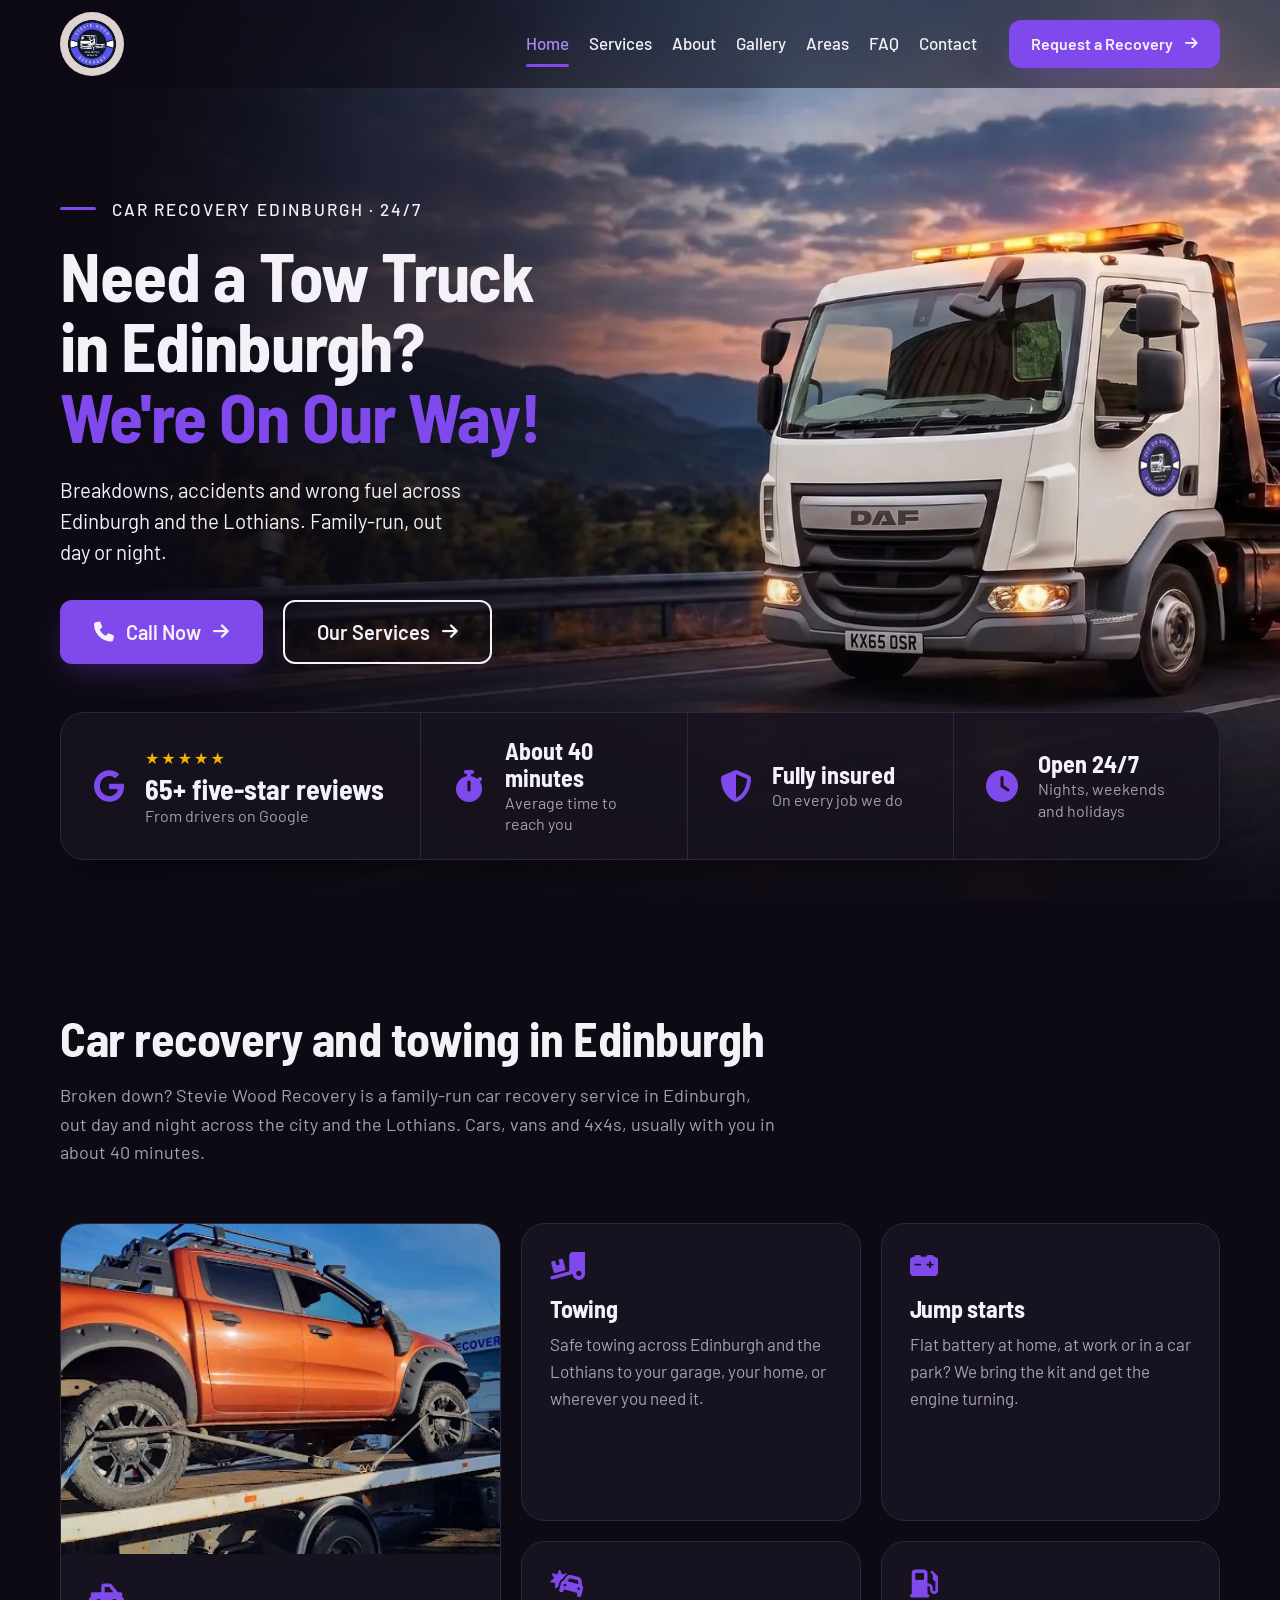
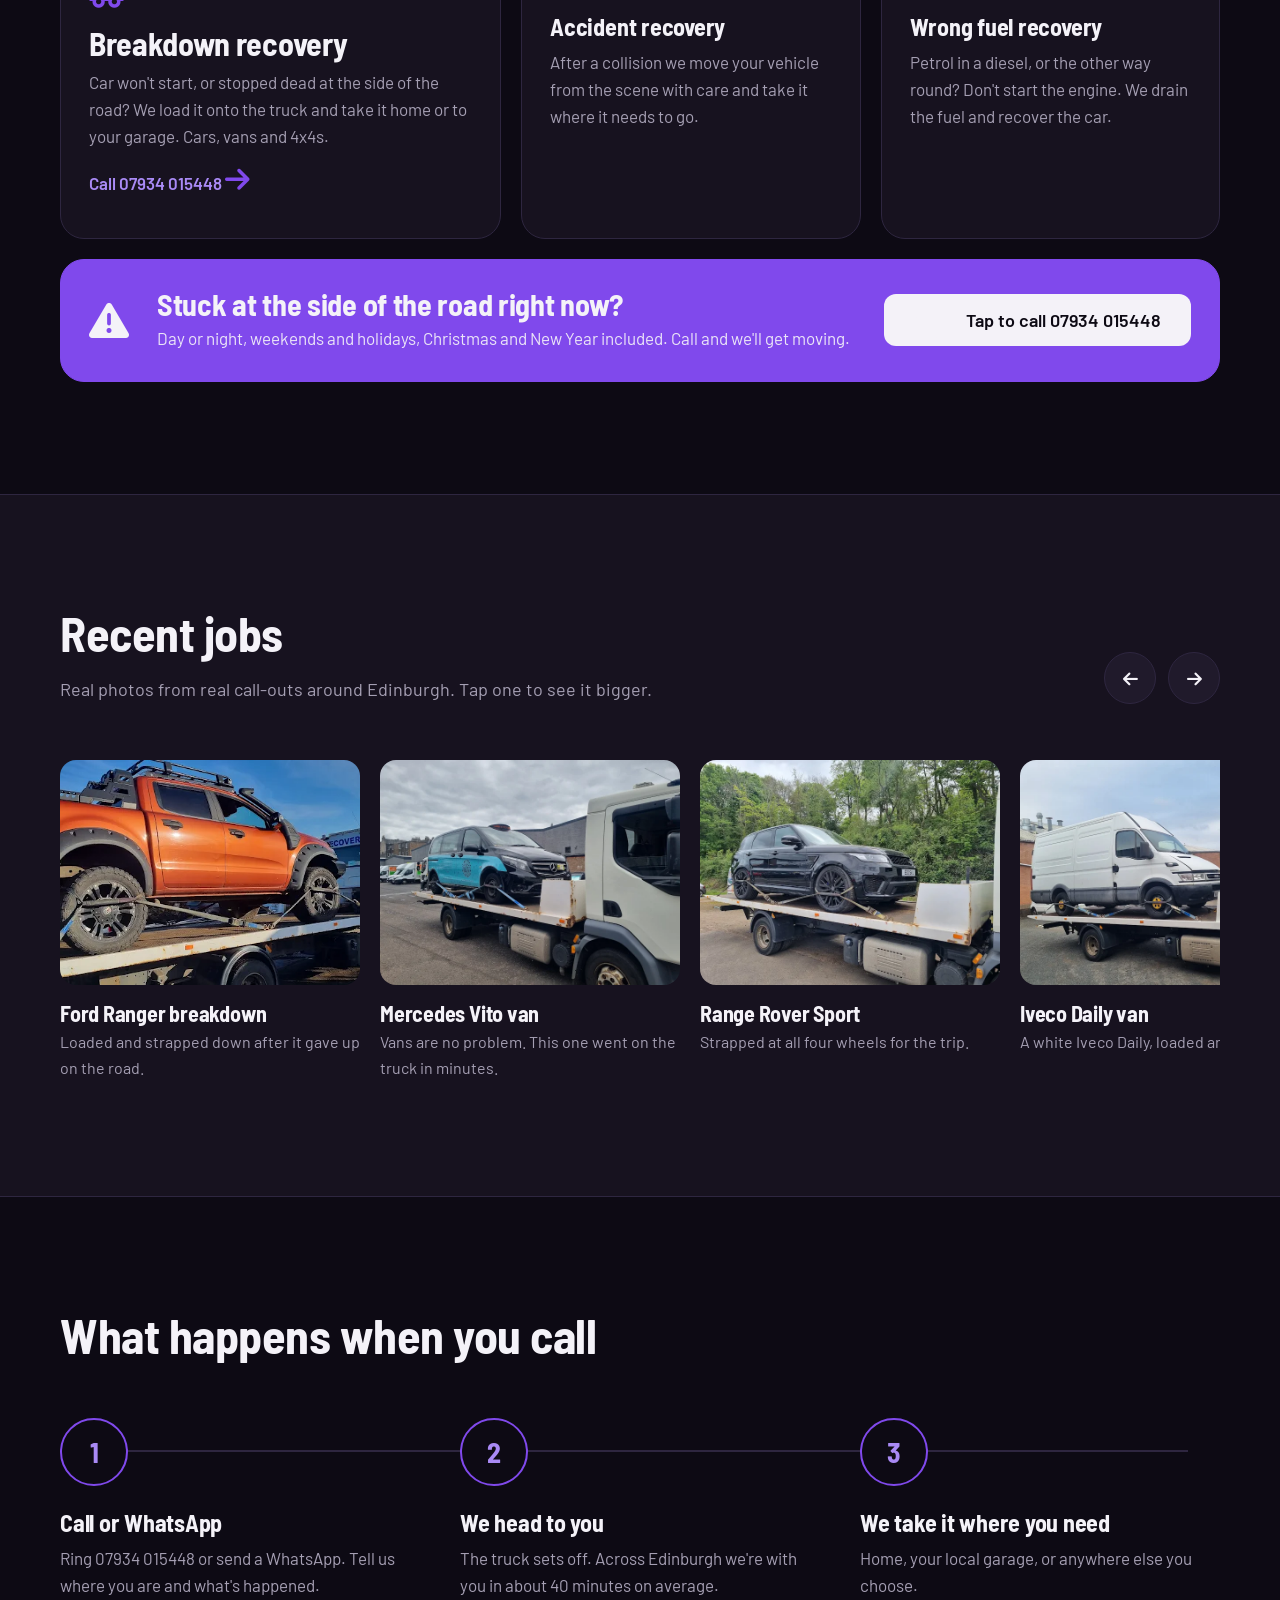
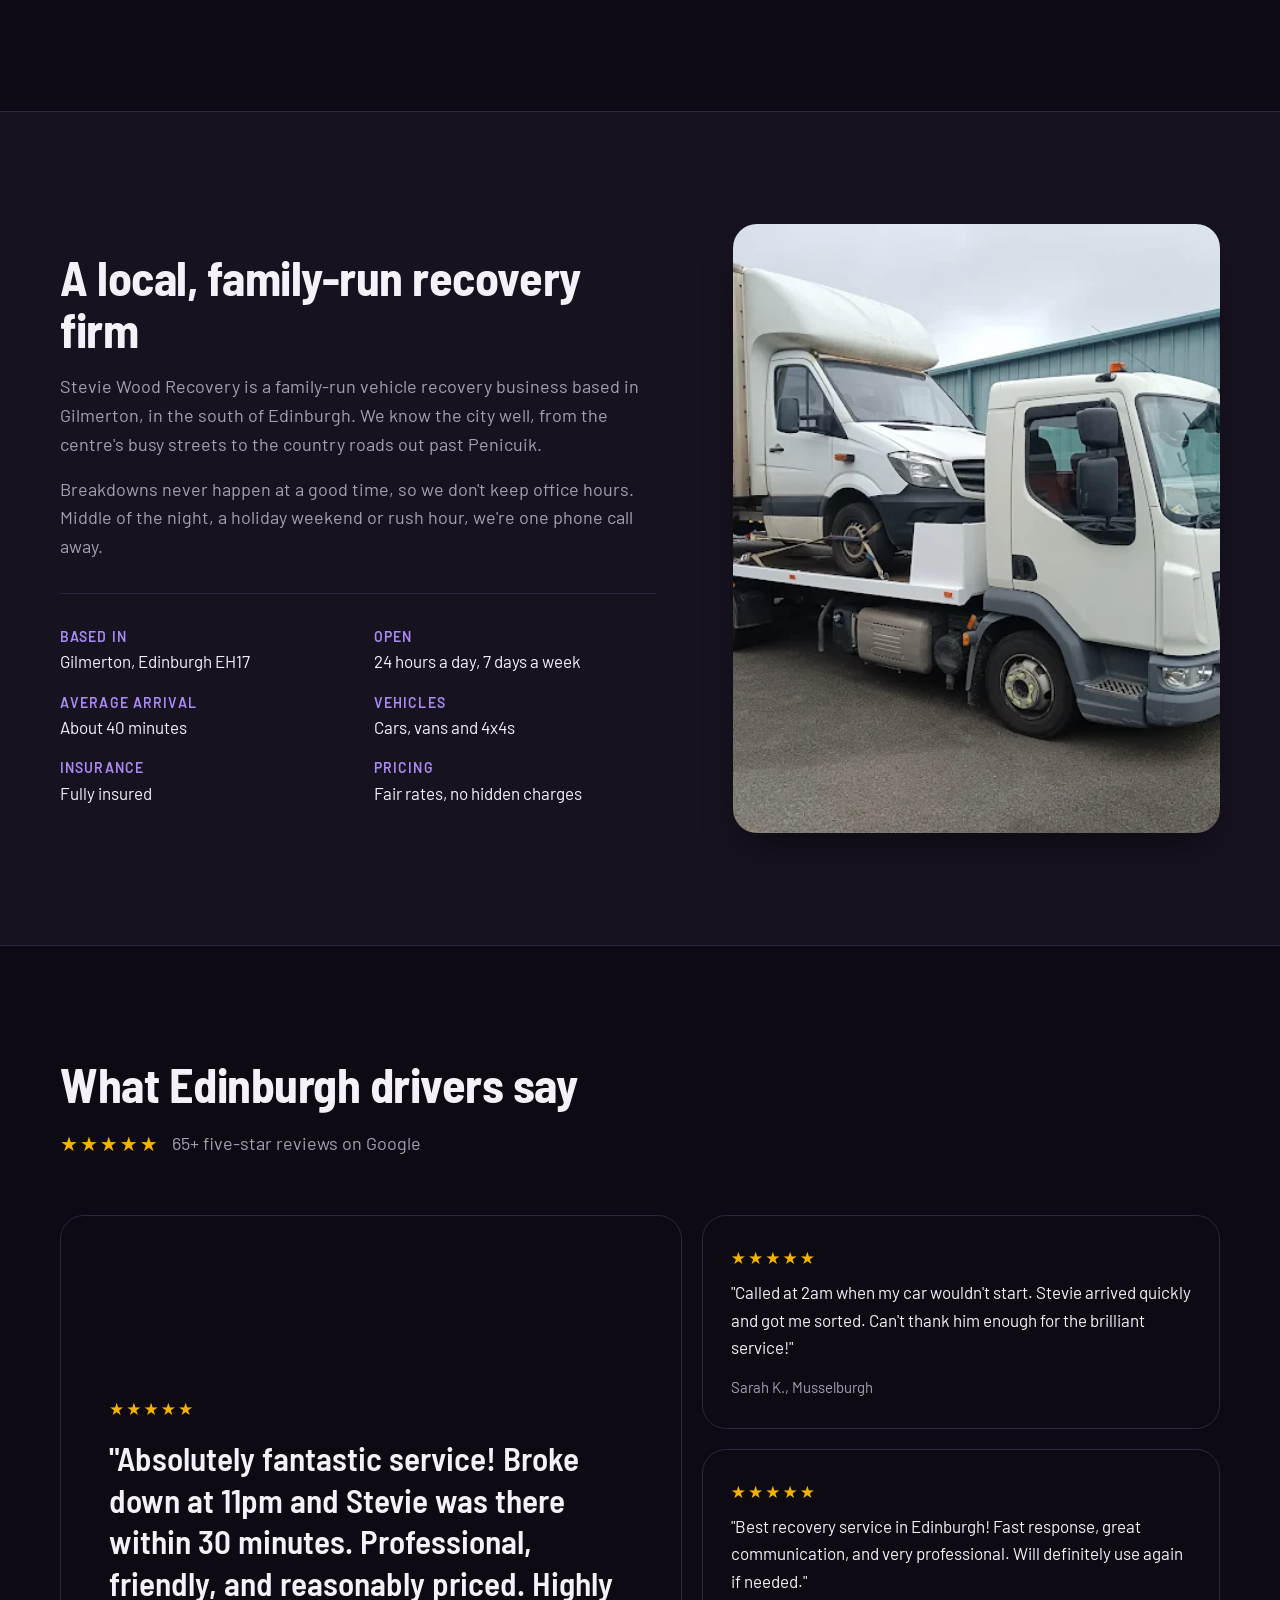
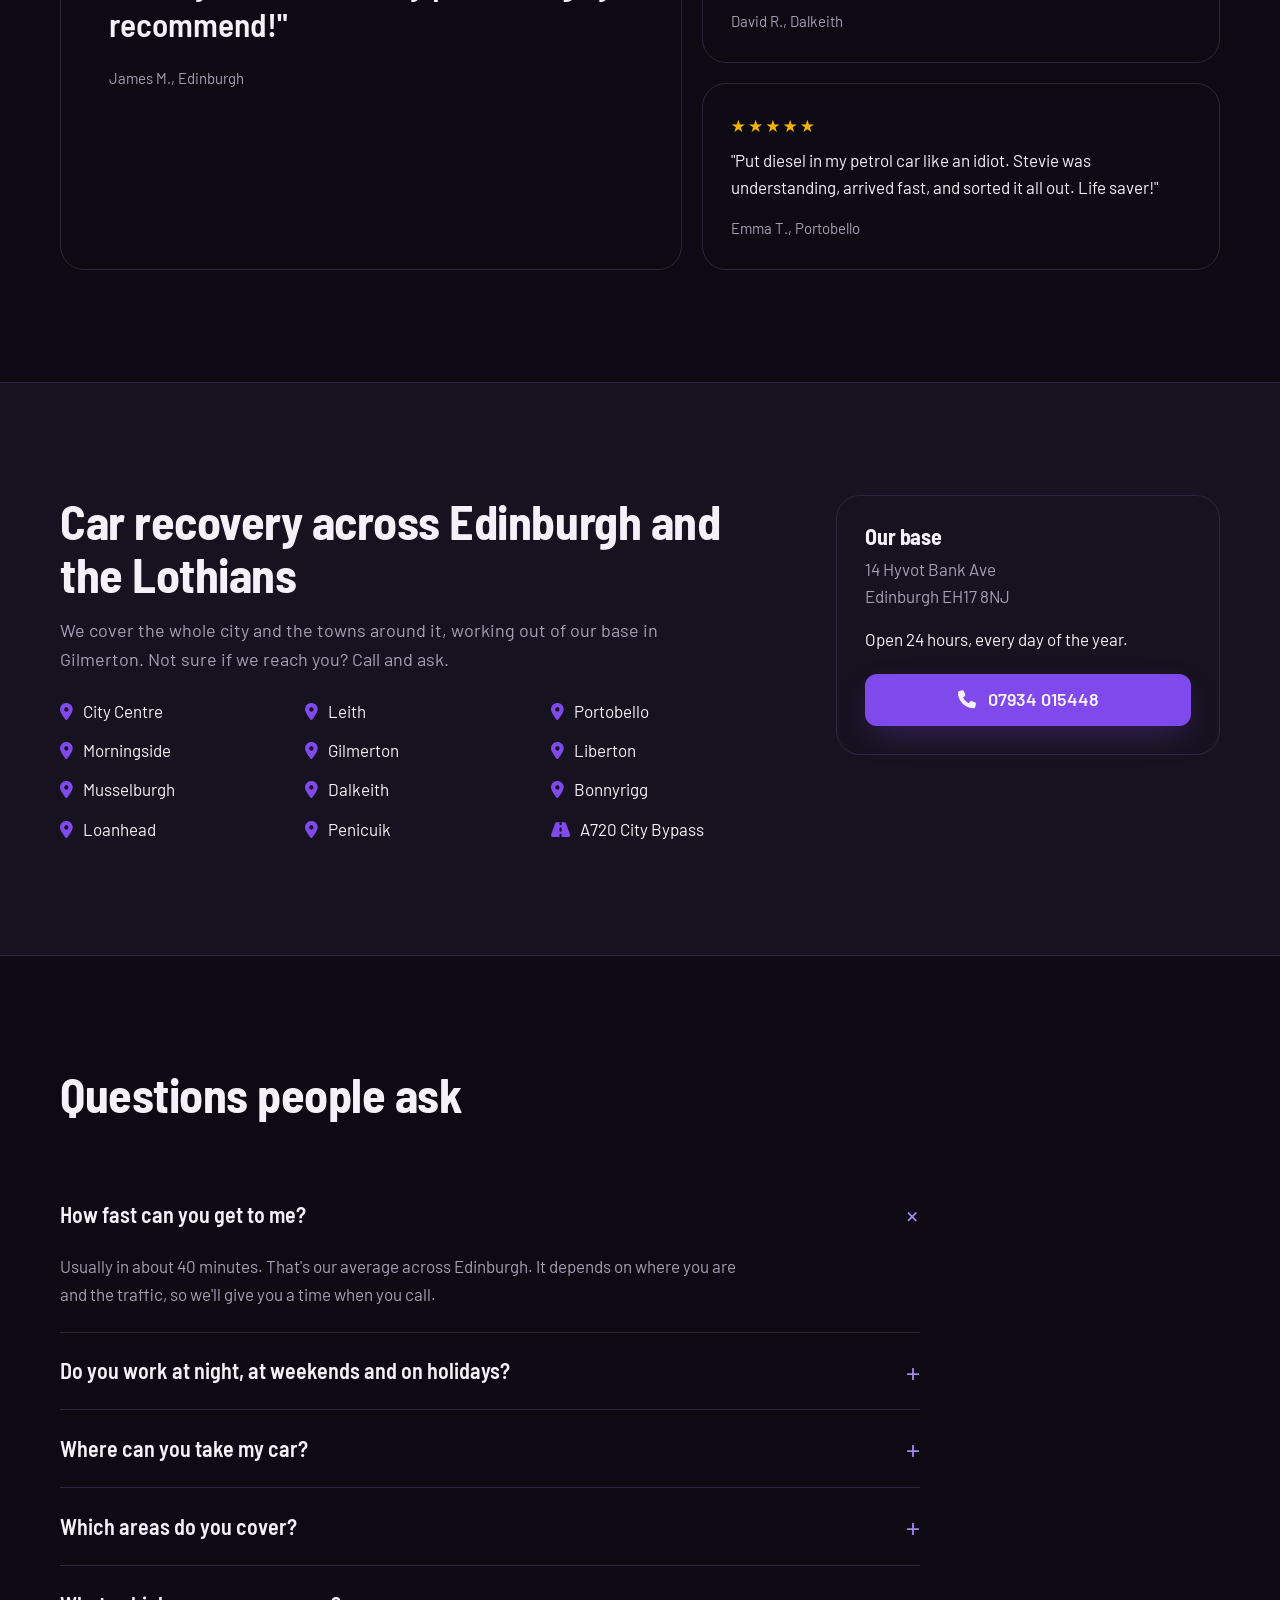
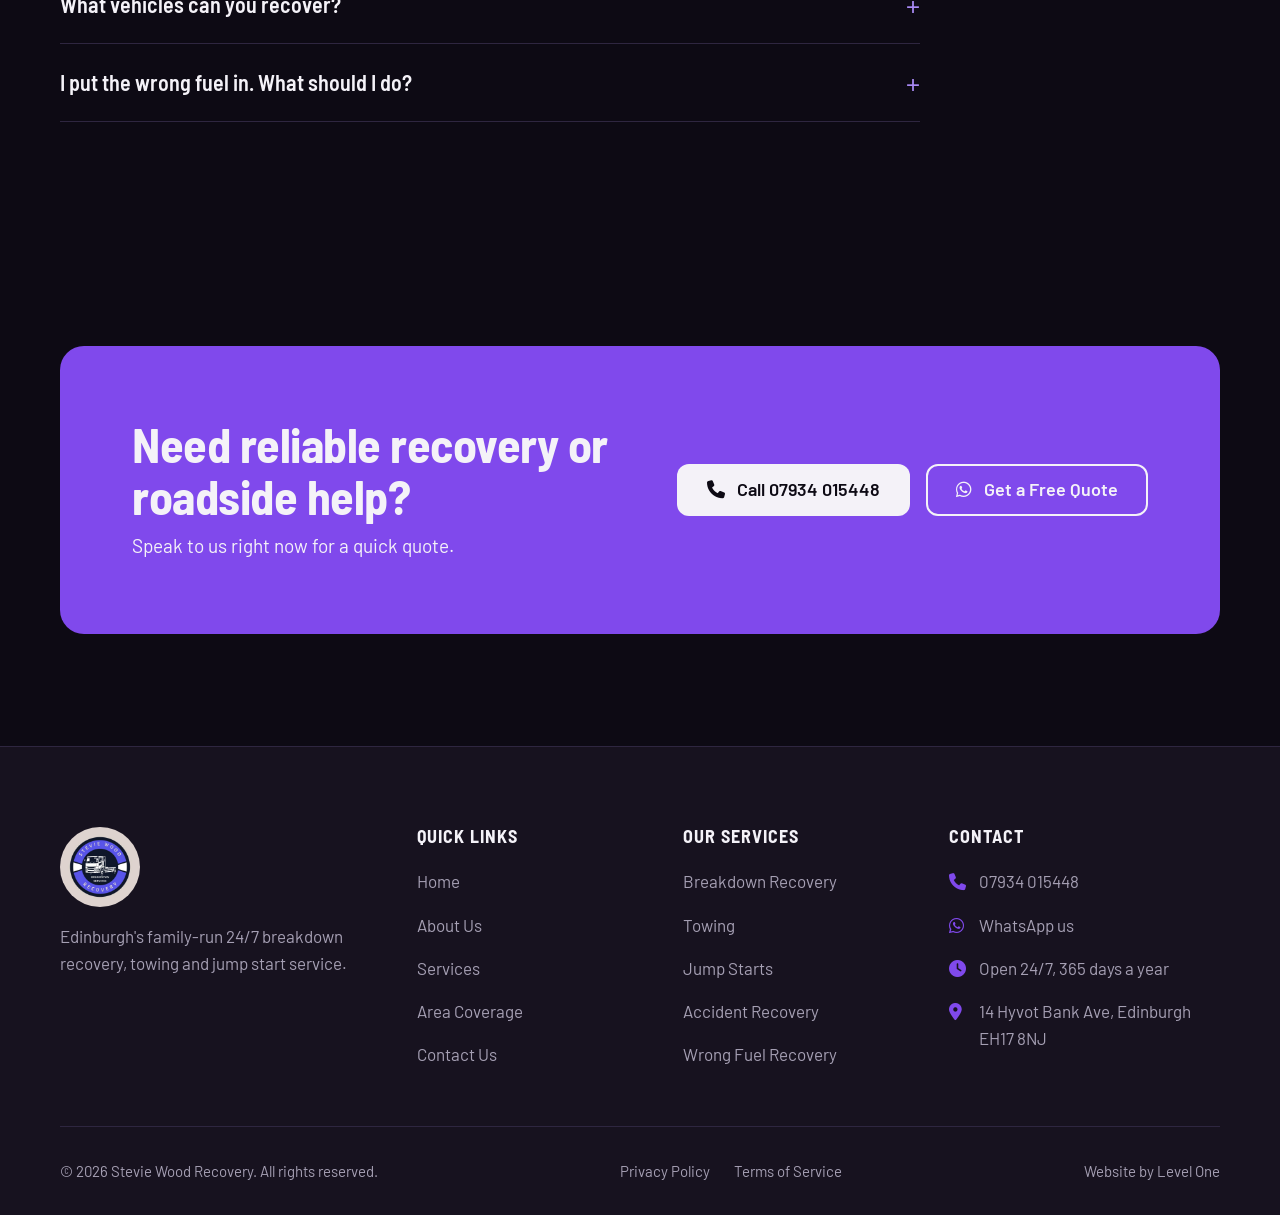
==== commit fdf74ff9: "Redesign site to new violet layout with image folders and new sections - New hero matching reference" ====
--- a/index.html
+++ b/index.html
@@ -70,7 +70,6 @@
     <link rel="stylesheet" href="css/components.css">
     <link rel="stylesheet" href="css/footer.css">
     <link rel="stylesheet" href="css/responsive.css">
-    <link rel="stylesheet" href="css/skeleton.css">
 </head>
 <body>
     <header class="site-header">
@@ -535,7 +534,7 @@
     <!-- Sticky call bar (phones) -->
     <div class="sticky-call" id="stickyCall">
         <a href="tel:07934015448" class="btn btn-primary"><i class="fas fa-phone" aria-hidden="true"></i> Call now</a>
-        <button class="btn btn-whatsapp" data-open-widget><i class="fab fa-whatsapp" aria-hidden="true"></i> WhatsApp quote</button>
+        <button class="btn btn-whatsapp" data-open-widget><i class="fab fa-whatsapp" aria-hidden="true"></i> WhatsApp us</button>
     </div>
 
     <!-- Privacy Policy Popup -->
--- a/css/header.css
+++ b/css/header.css
@@ -5,9 +5,7 @@
     inset: 0 0 auto 0;
     z-index: 1000;
     height: var(--header-h);
-    background: rgba(13, 10, 20, 0.55);
-    backdrop-filter: blur(12px);
-    -webkit-backdrop-filter: blur(12px);
+    background: rgba(13, 10, 20, 0.82);
     border-bottom: 1px solid transparent;
     transition: background-color 0.3s, border-color 0.3s;
 }
@@ -188,3 +186,16 @@
     font-size: 1.25rem;
     cursor: pointer;
 }
+
+/* Frosted header only on desktops, where it costs nothing */
+@media (hover: hover) and (min-width: 1101px) {
+    .site-header {
+        background: rgba(13, 10, 20, 0.55);
+        backdrop-filter: blur(12px);
+        -webkit-backdrop-filter: blur(12px);
+    }
+
+    .site-header.scrolled {
+        background: rgba(13, 10, 20, 0.94);
+    }
+}
--- a/css/hero.css
+++ b/css/hero.css
@@ -14,15 +14,18 @@
 
 .hero-media {
     position: absolute;
-    inset: 0;
+    inset: 0 0 0 8%;
     z-index: -2;
+    /* Photo sits to the right so the headline stays clear of the truck */
+    -webkit-mask-image: linear-gradient(90deg, transparent 0%, #000 22%);
+    mask-image: linear-gradient(90deg, transparent 0%, #000 22%);
 }
 
 .hero-media img {
     width: 100%;
     height: 100%;
     object-fit: cover;
-    object-position: 70% center;
+    object-position: 0% center;
 }
 
 /* Darkens the left side so the headline stays readable over the photo */
@@ -70,7 +73,7 @@
 .hero-title {
     font-family: var(--font-display);
     font-weight: 700;
-    font-size: clamp(2.75rem, 6.2vw, 5.5rem);
+    font-size: clamp(2.75rem, 5.4vw, 4.75rem);
     line-height: 1.02;
     letter-spacing: -0.015em;
     margin-bottom: 24px;
@@ -112,8 +115,6 @@
     border: 1px solid var(--border);
     border-radius: var(--radius-lg);
     box-shadow: var(--shadow-dark);
-    backdrop-filter: blur(8px);
-    -webkit-backdrop-filter: blur(8px);
     list-style: none;
 }
 
--- a/css/components.css
+++ b/css/components.css
@@ -49,7 +49,7 @@
     z-index: 9999;
     display: flex;
     flex-direction: column;
-    transform: scale(0);
+    transform: scale(0.95);
     transform-origin: bottom right;
     opacity: 0;
     visibility: hidden;
@@ -110,7 +110,7 @@
     cursor: pointer;
     color: rgba(244, 242, 248, 0.5);
     font-size: 24px;
-    transition: all 0.3s;
+    transition: color 0.3s, transform 0.3s;
     z-index: 10000;
 }
 .widget-close-btn:hover {
@@ -186,7 +186,7 @@
     font-size: 15px;
     font-weight: 600;
     cursor: not-allowed;
-    transition: all 0.3s;
+    transition: background-color 0.3s, color 0.3s, transform 0.3s, box-shadow 0.3s;
     display: flex;
     align-items: center;
     justify-content: center;
@@ -466,6 +466,8 @@
         min-height: 56px;
         padding: 0 12px;
         font-size: 1.0625rem;
+        white-space: nowrap;
+        gap: 8px;
     }
 
     .sticky-call .btn-whatsapp {
--- a/css/responsive.css
+++ b/css/responsive.css
@@ -128,6 +128,8 @@
         inset: auto;
         margin: 0 calc(var(--gutter) * -1);
         aspect-ratio: 4 / 3;
+        -webkit-mask-image: none;
+        mask-image: none;
     }
 
     .hero-media img {
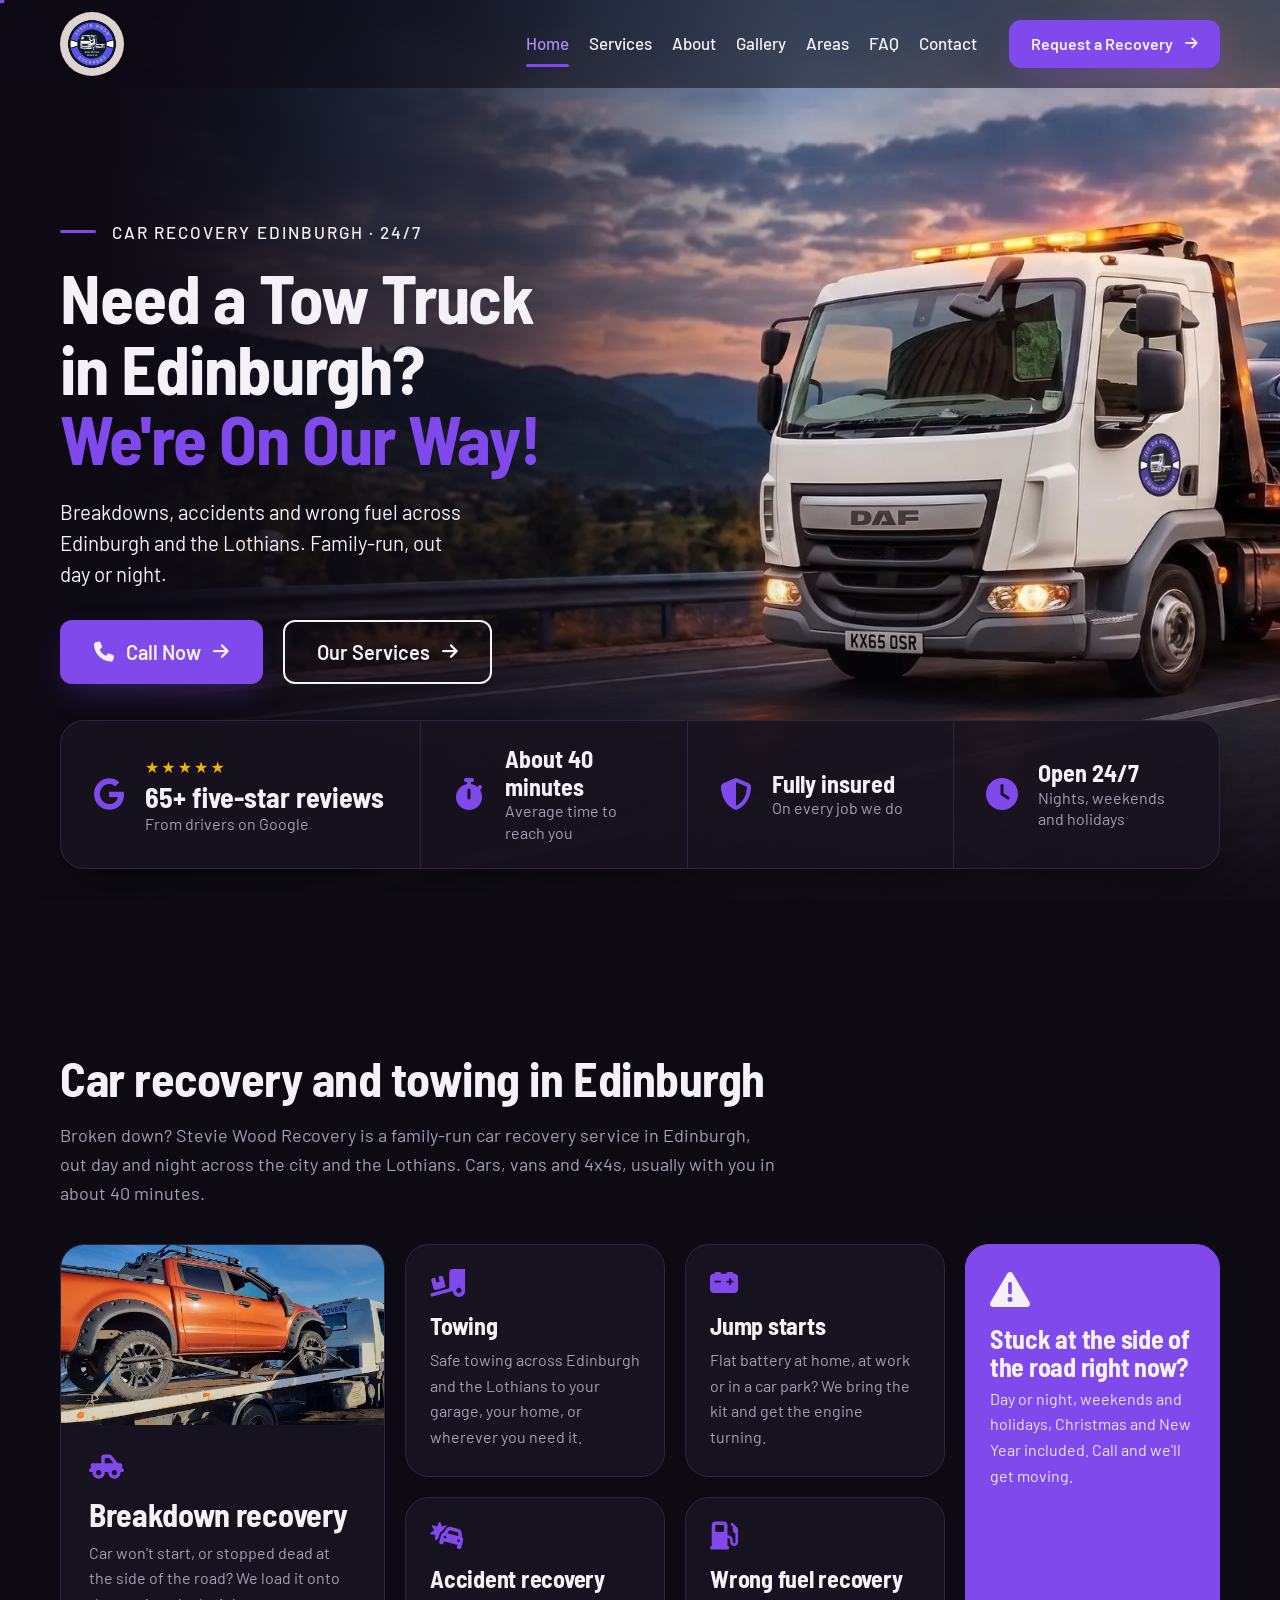
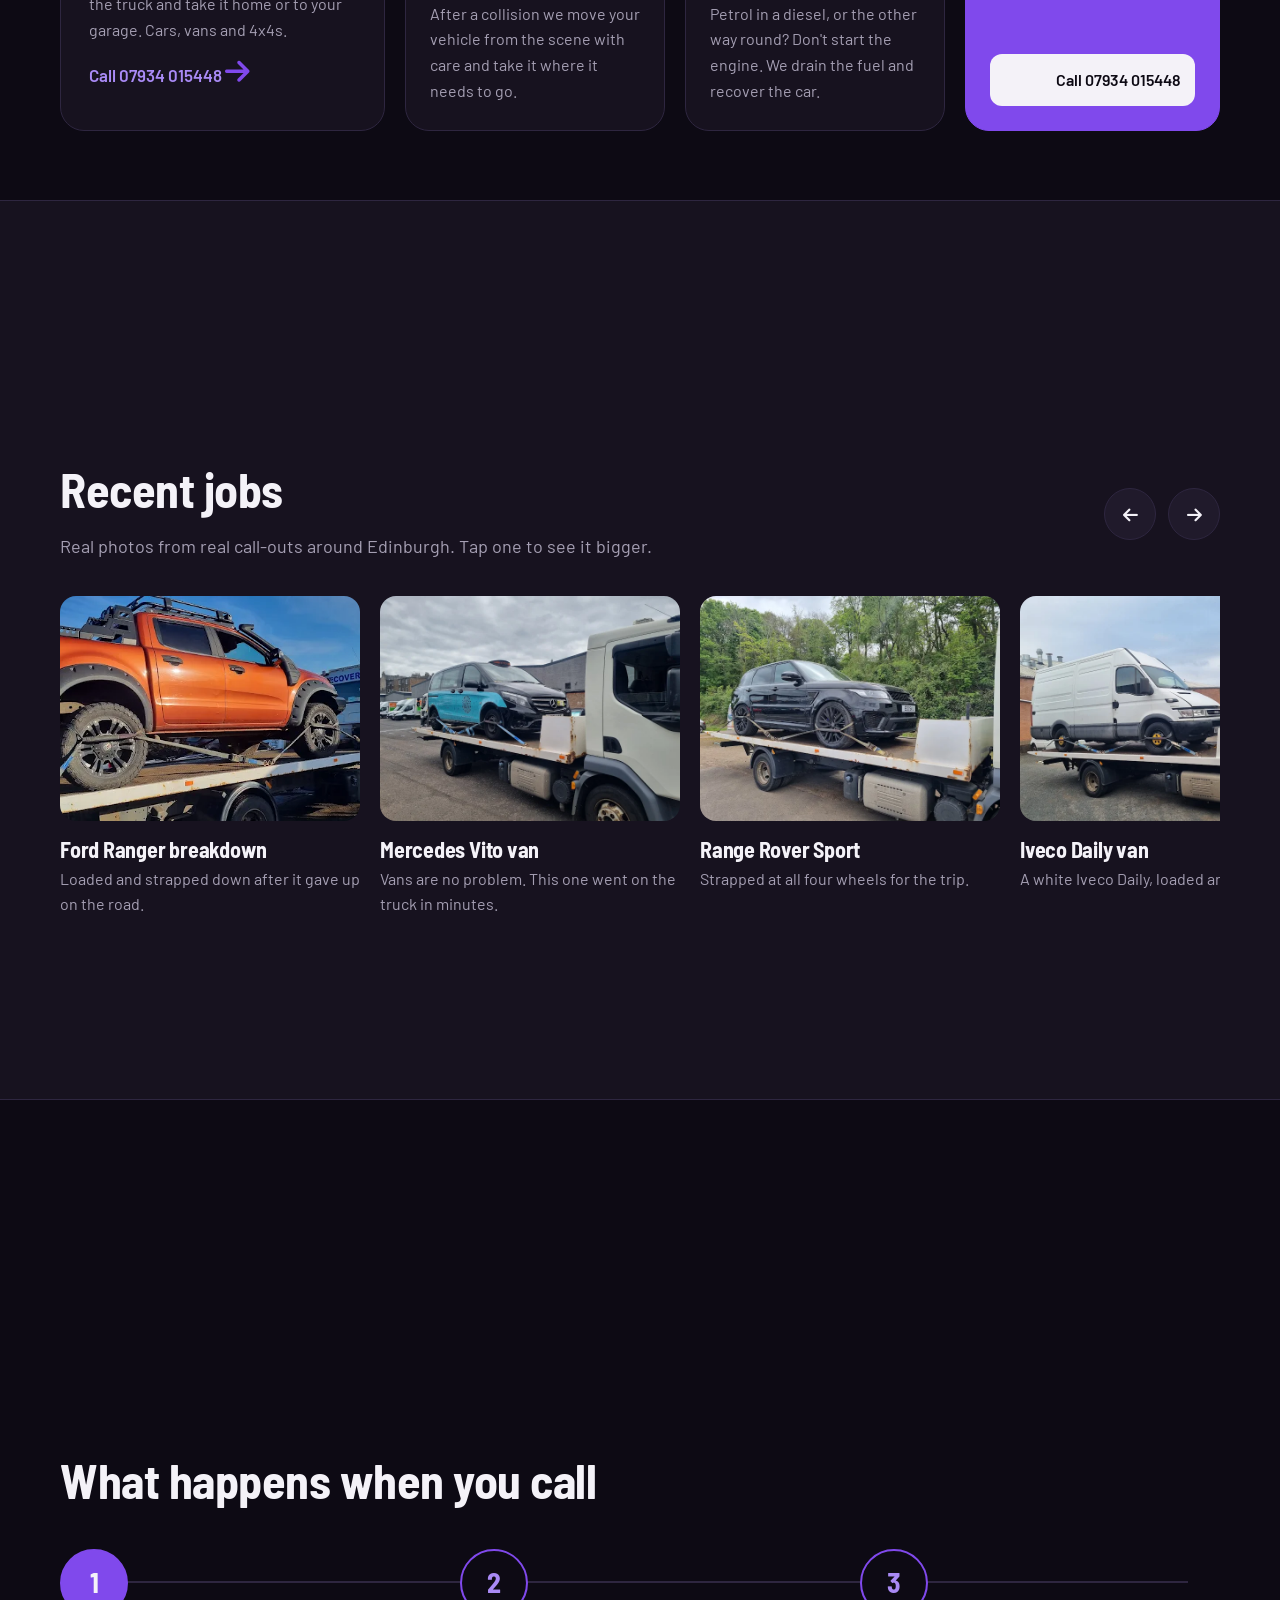
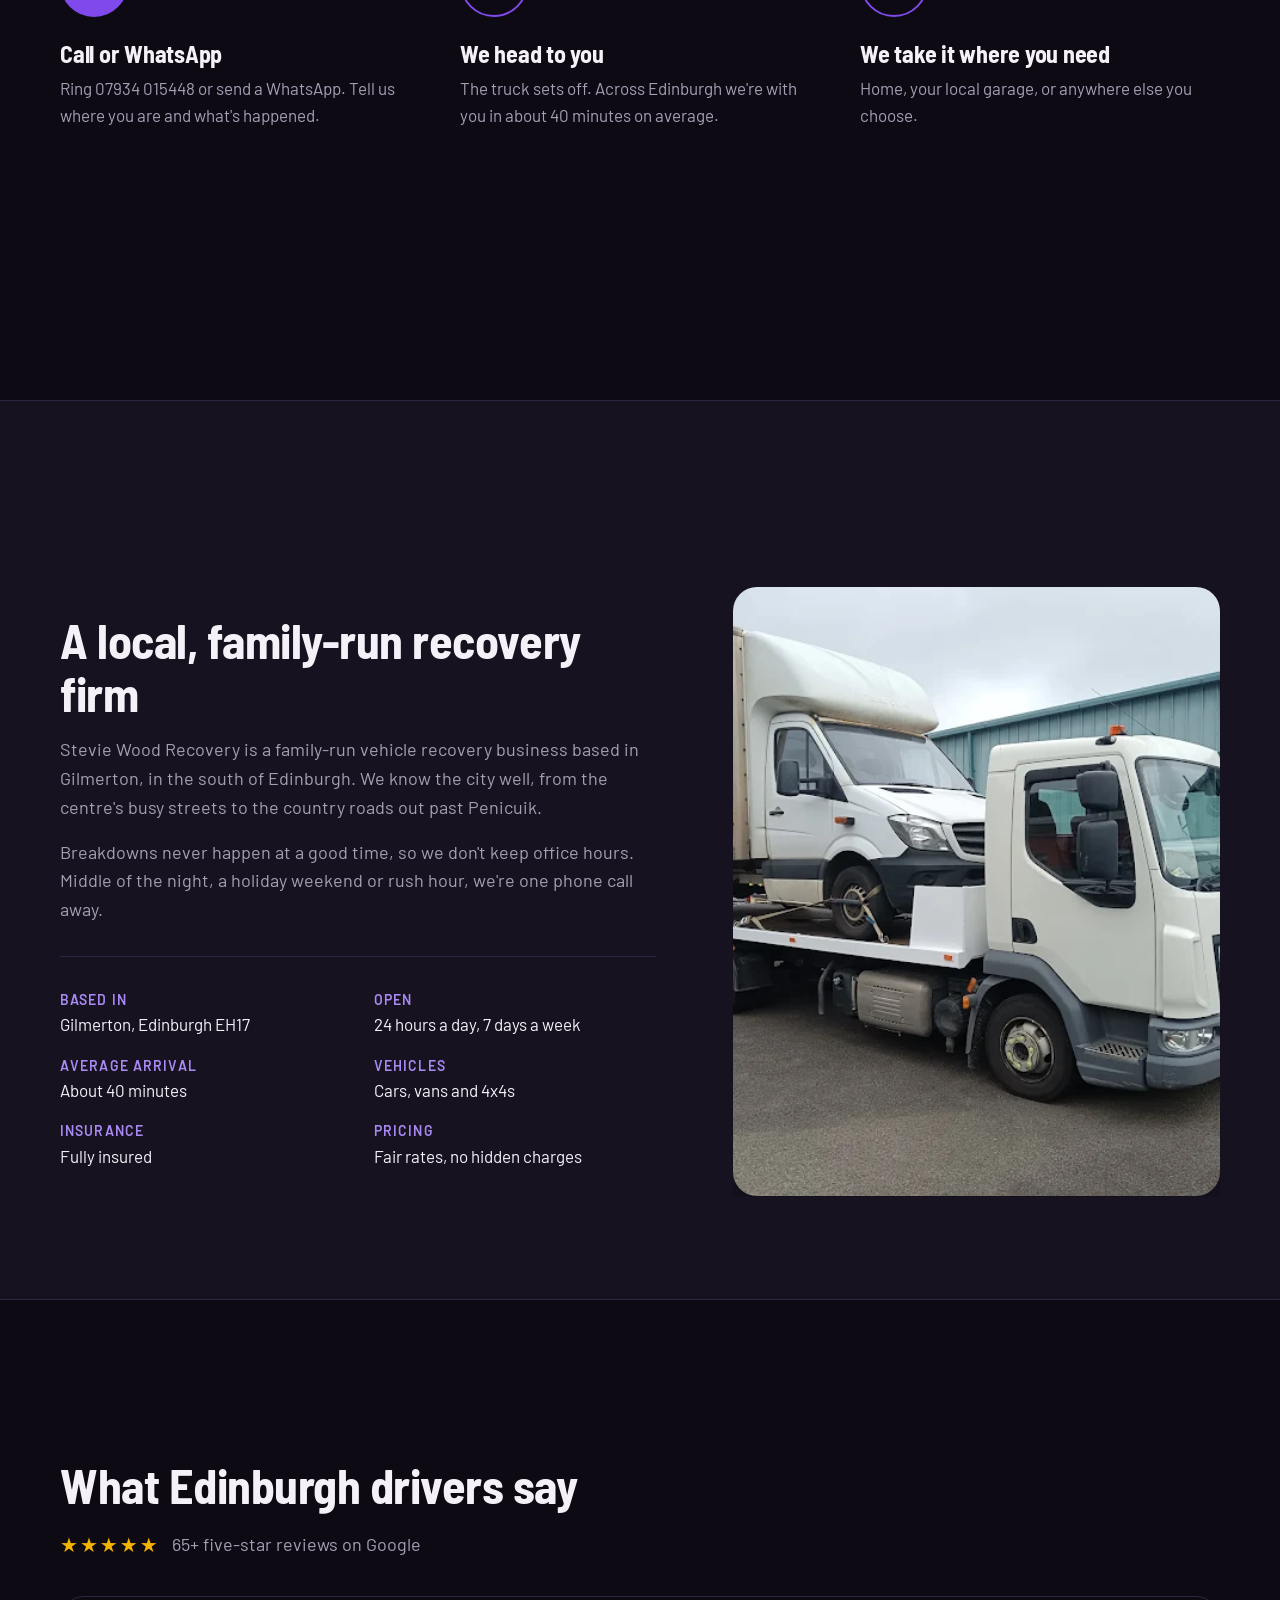
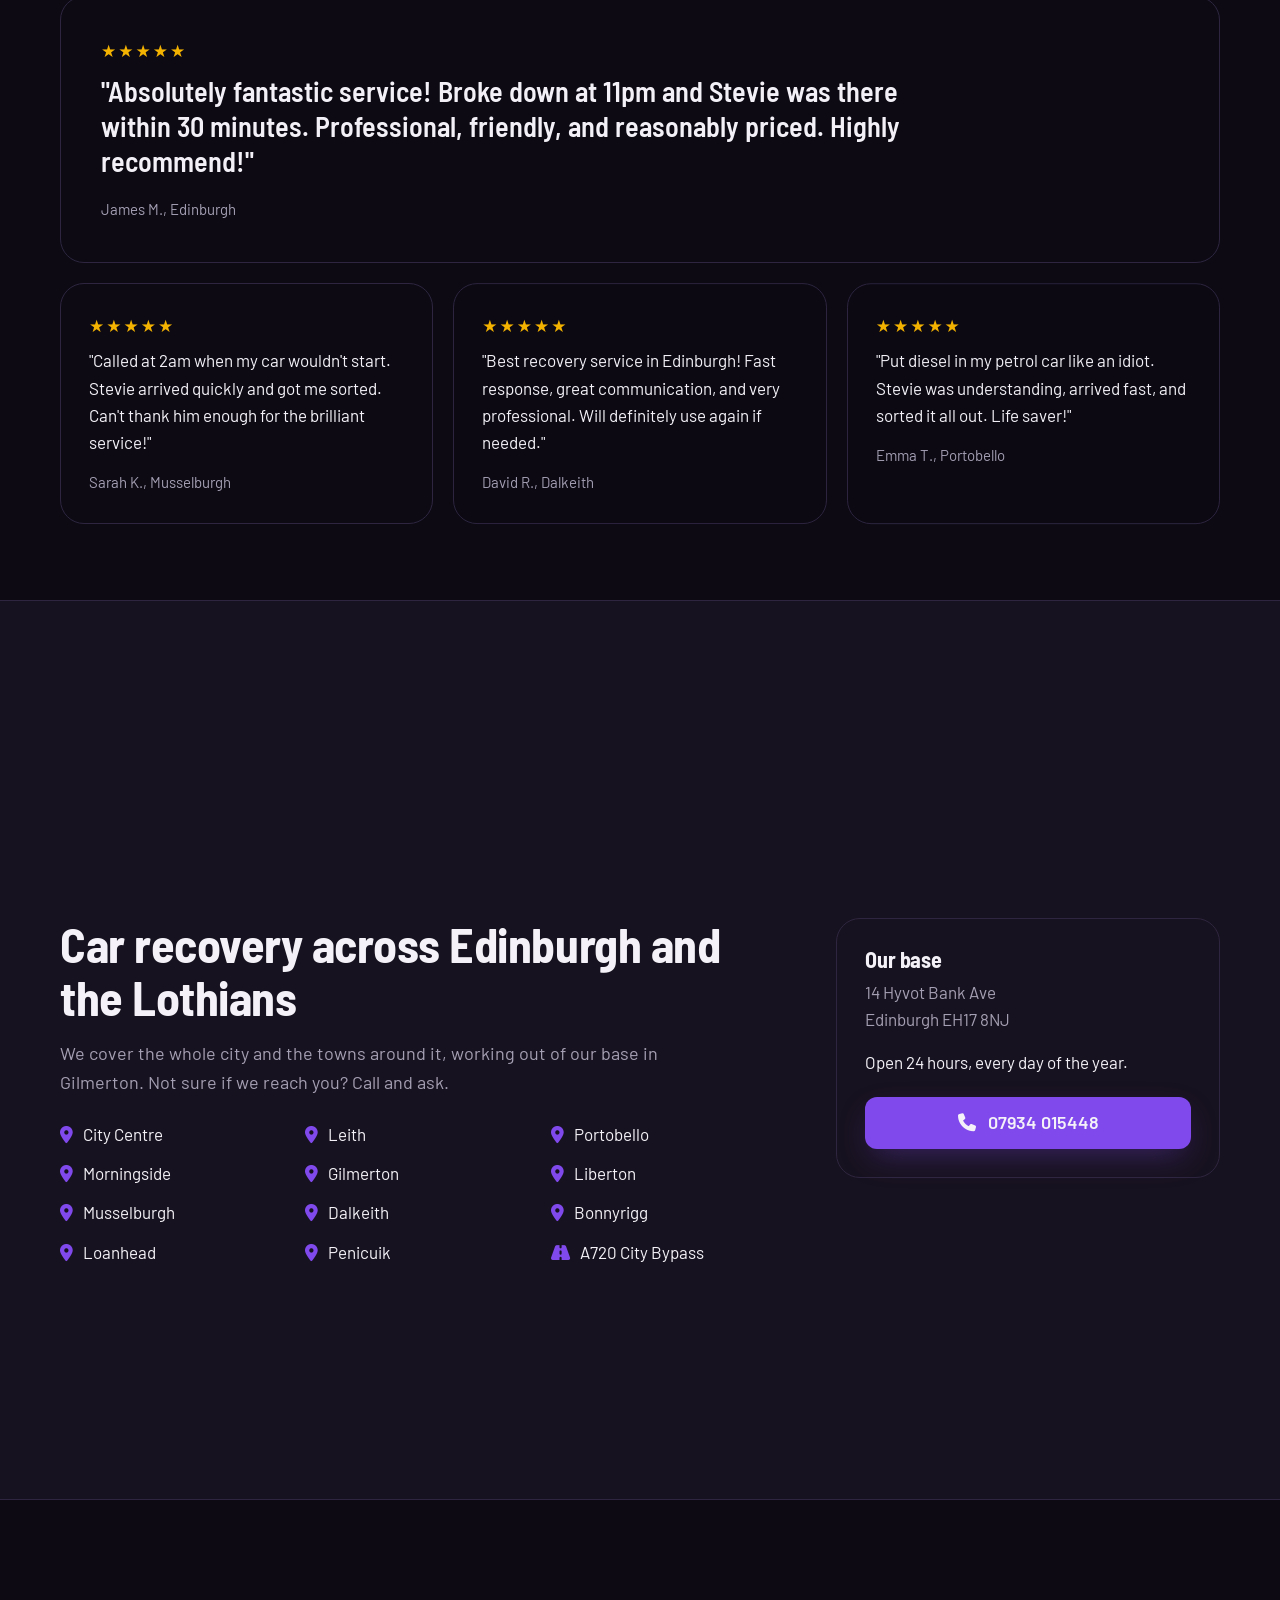
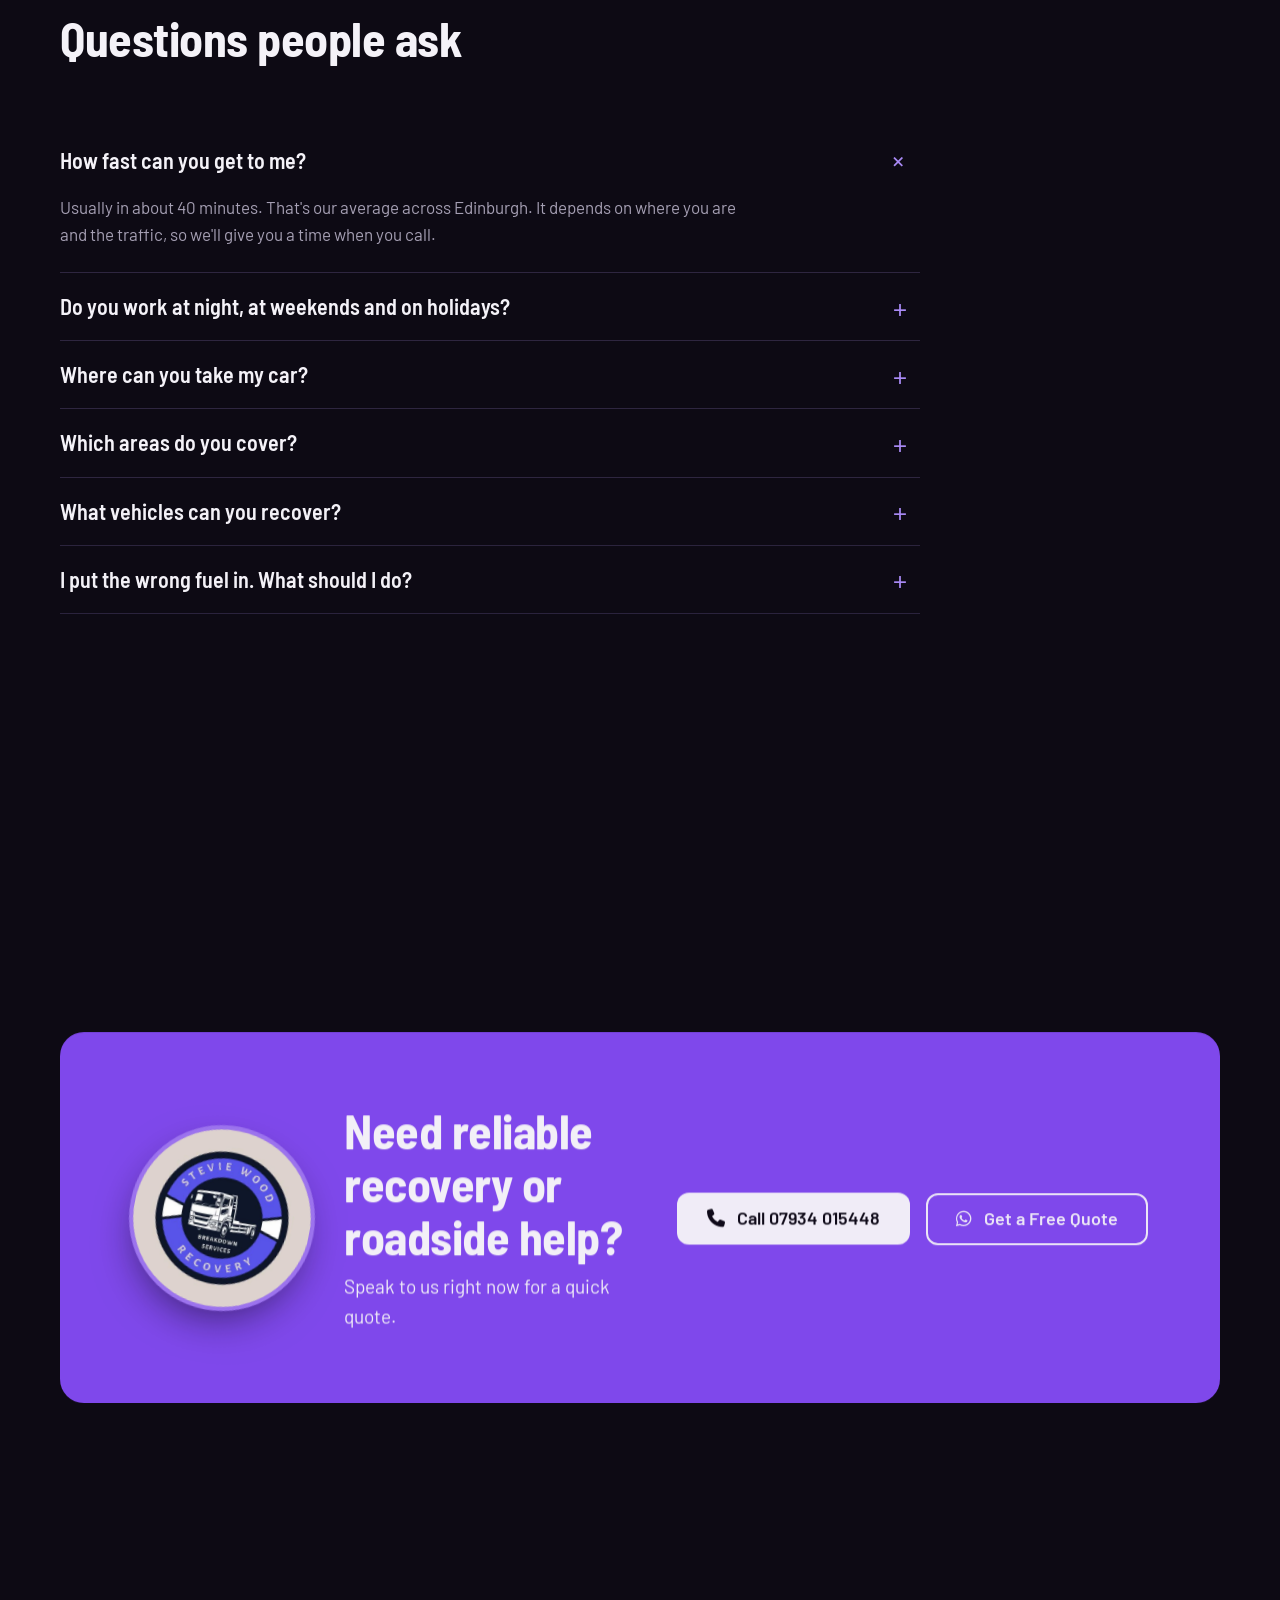
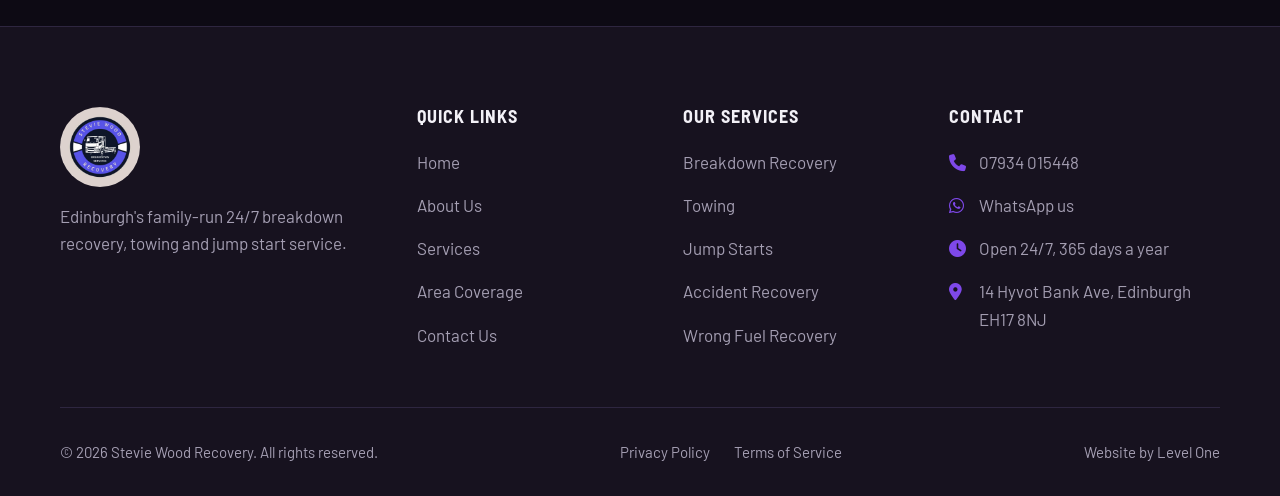
==== commit 2e2d2a21: "Full-screen sections, Galaxy Fold support, scroll animations, big CTA logo - Each main section fills" ====
--- a/index.html
+++ b/index.html
@@ -72,6 +72,7 @@
     <link rel="stylesheet" href="css/responsive.css">
 </head>
 <body>
+    <div class="scroll-progress" aria-hidden="true"></div>
     <header class="site-header">
         <div class="container header-inner">
             <a href="#hero" class="brand" aria-label="Stevie Wood Recovery, back to top">
@@ -105,7 +106,7 @@
     </header>
 
     <!-- Mobile Navigation -->
-    <nav class="mobile-nav" id="mobileNav" aria-label="Mobile">
+    <nav class="mobile-nav" id="mobileNav" data-lenis-prevent aria-label="Mobile">
         <button class="mobile-nav-close" id="mobileNavClose" aria-label="Close menu">
             <i class="fas fa-times" aria-hidden="true"></i>
         </button>
@@ -124,7 +125,7 @@
 
     <main>
         <!-- Hero -->
-        <section class="hero" id="hero">
+        <section class="hero screen" id="hero">
             <div class="container">
                 <picture class="hero-media">
                     <source media="(max-width: 768px)" srcset="public/images/hero/hero-recovery-truck-sunset-mobile.webp" type="image/webp">
@@ -181,14 +182,14 @@
         </section>
 
         <!-- Services -->
-        <section class="section" id="services">
+        <section class="section screen" id="services">
             <div class="container">
-                <div class="section-head reveal">
+                <div class="section-head">
                     <h2>Car recovery and towing in Edinburgh</h2>
                     <p>Broken down? Stevie Wood Recovery is a family-run car recovery service in Edinburgh, out day and night across the city and the Lothians. Cars, vans and 4x4s, usually with you in about 40 minutes.</p>
                 </div>
                 <div class="services-grid">
-                    <article class="service-card service-card-main reveal">
+                    <article class="service-card service-card-main">
                         <img src="public/images/gallery/01-ford-ranger-breakdown-recovery.webp" alt="Orange Ford Ranger strapped onto the back of a recovery truck" width="680" height="306" loading="lazy">
                         <div class="service-card-body">
                             <i class="fas fa-truck-pickup" aria-hidden="true"></i>
@@ -197,34 +198,34 @@
                             <a href="tel:07934015448" class="service-link">Call 07934 015448 <i class="fas fa-arrow-right" aria-hidden="true"></i></a>
                         </div>
                     </article>
-                    <article class="service-card reveal">
+                    <article class="service-card">
                         <i class="fas fa-truck-loading" aria-hidden="true"></i>
                         <h3>Towing</h3>
                         <p>Safe towing across Edinburgh and the Lothians to your garage, your home, or wherever you need it.</p>
                     </article>
-                    <article class="service-card reveal">
+                    <article class="service-card">
                         <i class="fas fa-car-battery" aria-hidden="true"></i>
                         <h3>Jump starts</h3>
                         <p>Flat battery at home, at work or in a car park? We bring the kit and get the engine turning.</p>
                     </article>
-                    <article class="service-card reveal">
+                    <article class="service-card">
                         <i class="fas fa-car-crash" aria-hidden="true"></i>
                         <h3>Accident recovery</h3>
                         <p>After a collision we move your vehicle from the scene with care and take it where it needs to go.</p>
                     </article>
-                    <article class="service-card reveal">
+                    <article class="service-card">
                         <i class="fas fa-gas-pump" aria-hidden="true"></i>
                         <h3>Wrong fuel recovery</h3>
                         <p>Petrol in a diesel, or the other way round? Don't start the engine. We drain the fuel and recover the car.</p>
                     </article>
-                    <article class="service-card service-emergency reveal">
+                    <article class="service-card service-emergency">
                         <i class="fas fa-exclamation-triangle" aria-hidden="true"></i>
                         <div>
                             <h3>Stuck at the side of the road right now?</h3>
                             <p>Day or night, weekends and holidays, Christmas and New Year included. Call and we'll get moving.</p>
                         </div>
                         <a href="tel:07934015448" class="btn btn-light">
-                            <i class="fas fa-phone" aria-hidden="true"></i> Tap to call 07934 015448
+                            <i class="fas fa-phone" aria-hidden="true"></i> Call 07934 015448
                         </a>
                     </article>
                 </div>
@@ -232,10 +233,10 @@
         </section>
 
         <!-- Gallery -->
-        <section class="section section-alt" id="gallery">
+        <section class="section section-alt screen" id="gallery">
             <div class="container">
                 <div class="gallery-head">
-                    <div class="section-head reveal">
+                    <div class="section-head">
                         <h2>Recent jobs</h2>
                         <p>Real photos from real call-outs around Edinburgh. Tap one to see it bigger.</p>
                     </div>
@@ -292,21 +293,21 @@
         </section>
 
         <!-- How it works -->
-        <section class="section" id="how-it-works">
+        <section class="section screen" id="how-it-works">
             <div class="container">
-                <div class="section-head reveal">
+                <div class="section-head">
                     <h2>What happens when you call</h2>
                 </div>
                 <ol class="steps">
-                    <li class="step reveal">
+                    <li class="step">
                         <h3>Call or WhatsApp</h3>
                         <p>Ring 07934 015448 or send a WhatsApp. Tell us where you are and what's happened.</p>
                     </li>
-                    <li class="step reveal">
+                    <li class="step">
                         <h3>We head to you</h3>
                         <p>The truck sets off. Across Edinburgh we're with you in about 40 minutes on average.</p>
                     </li>
-                    <li class="step reveal">
+                    <li class="step">
                         <h3>We take it where you need</h3>
                         <p>Home, your local garage, or anywhere else you choose.</p>
                     </li>
@@ -315,9 +316,9 @@
         </section>
 
         <!-- About -->
-        <section class="section section-alt" id="about">
+        <section class="section section-alt screen" id="about">
             <div class="container about-grid">
-                <div class="about-text reveal">
+                <div class="about-text">
                     <h2>A local, family-run recovery firm</h2>
                     <p>Stevie Wood Recovery is a family-run vehicle recovery business based in Gilmerton, in the south of Edinburgh. We know the city well, from the centre's busy streets to the country roads out past Penicuik.</p>
                     <p>Breakdowns never happen at a good time, so we don't keep office hours. Middle of the night, a holiday weekend or rush hour, we're one phone call away.</p>
@@ -348,36 +349,36 @@
                         </div>
                     </dl>
                 </div>
-                <div class="about-photo reveal">
+                <div class="about-photo">
                     <img src="public/images/gallery/06-luton-box-van-recovery.webp" alt="Stevie Wood Recovery's DAF recovery truck carrying a Luton box van" width="680" height="510" loading="lazy">
                 </div>
             </div>
         </section>
 
         <!-- Reviews -->
-        <section class="section" id="reviews">
+        <section class="section screen" id="reviews">
             <div class="container">
-                <div class="section-head reveal">
+                <div class="section-head">
                     <h2>What Edinburgh drivers say</h2>
                     <p class="reviews-rating"><span class="stars" aria-hidden="true">★★★★★</span> 65+ five-star reviews on Google</p>
                 </div>
                 <div class="reviews-grid">
-                    <blockquote class="review review-main reveal">
+                    <blockquote class="review review-main">
                         <span class="stars" aria-label="5 out of 5 stars">★★★★★</span>
                         <p>"Absolutely fantastic service! Broke down at 11pm and Stevie was there within 30 minutes. Professional, friendly, and reasonably priced. Highly recommend!"</p>
                         <cite>James M., Edinburgh</cite>
                     </blockquote>
-                    <blockquote class="review reveal">
+                    <blockquote class="review">
                         <span class="stars" aria-label="5 out of 5 stars">★★★★★</span>
                         <p>"Called at 2am when my car wouldn't start. Stevie arrived quickly and got me sorted. Can't thank him enough for the brilliant service!"</p>
                         <cite>Sarah K., Musselburgh</cite>
                     </blockquote>
-                    <blockquote class="review reveal">
+                    <blockquote class="review">
                         <span class="stars" aria-label="5 out of 5 stars">★★★★★</span>
                         <p>"Best recovery service in Edinburgh! Fast response, great communication, and very professional. Will definitely use again if needed."</p>
                         <cite>David R., Dalkeith</cite>
                     </blockquote>
-                    <blockquote class="review reveal">
+                    <blockquote class="review">
                         <span class="stars" aria-label="5 out of 5 stars">★★★★★</span>
                         <p>"Put diesel in my petrol car like an idiot. Stevie was understanding, arrived fast, and sorted it all out. Life saver!"</p>
                         <cite>Emma T., Portobello</cite>
@@ -387,9 +388,9 @@
         </section>
 
         <!-- Areas -->
-        <section class="section section-alt" id="areas">
+        <section class="section section-alt screen" id="areas">
             <div class="container areas-grid">
-                <div class="reveal">
+                <div class="areas-text">
                     <h2>Car recovery across Edinburgh and the Lothians</h2>
                     <p class="section-head-text">We cover the whole city and the towns around it, working out of our base in Gilmerton. Not sure if we reach you? Call and ask.</p>
                     <ul class="area-list">
@@ -407,7 +408,7 @@
                         <li><i class="fas fa-road" aria-hidden="true"></i> A720 City Bypass</li>
                     </ul>
                 </div>
-                <div class="base-card reveal">
+                <div class="base-card">
                     <h3>Our base</h3>
                     <address>14 Hyvot Bank Ave<br>Edinburgh EH17 8NJ</address>
                     <p>Open 24 hours, every day of the year.</p>
@@ -419,10 +420,10 @@
         <!-- FAQ -->
         <section class="section" id="faq">
             <div class="container">
-                <div class="section-head reveal">
+                <div class="section-head">
                     <h2>Questions people ask</h2>
                 </div>
-                <div class="faq-list reveal">
+                <div class="faq-list">
                     <details class="faq-item" open>
                         <summary>How fast can you get to me?</summary>
                         <p>Usually in about 40 minutes. That's our average across Edinburgh. It depends on where you are and the traffic, so we'll give you a time when you call.</p>
@@ -452,10 +453,11 @@
         </section>
 
         <!-- Final call to action -->
-        <section class="section section-cta" id="contact">
+        <section class="section section-cta screen" id="contact">
             <div class="container">
-                <div class="cta-panel reveal">
-                    <div>
+                <div class="cta-panel">
+                    <img src="public/images/brand/logo.jpg" class="cta-logo" alt="Stevie Wood Recovery logo" width="180" height="180" loading="lazy">
+                    <div class="cta-text">
                         <h2>Need reliable recovery or roadside help?</h2>
                         <p>Speak to us right now for a quick quote.</p>
                     </div>
@@ -544,7 +546,7 @@
                 <i class="fas fa-times"></i>
             </button>
             <h2>Privacy Policy</h2>
-            <div class="legal-popup-body">
+            <div class="legal-popup-body" data-lenis-prevent>
                 <p><strong>Last updated:</strong> January 2024</p>
                 
                 <h3>1. Information We Collect</h3>
@@ -603,7 +605,7 @@
                 <i class="fas fa-times"></i>
             </button>
             <h2>Terms of Service</h2>
-            <div class="legal-popup-body">
+            <div class="legal-popup-body" data-lenis-prevent>
                 <p><strong>Last updated:</strong> January 2024</p>
                 
                 <h3>1. Services</h3>
@@ -682,7 +684,7 @@
                 <p>Typically replies instantly</p>
             </div>
         </div>
-        <div class="widget-body">
+        <div class="widget-body" data-lenis-prevent>
             <form id="widgetForm">
                 <div class="widget-form-group">
                     <label for="widgetName">Your Name *</label>
@@ -732,5 +734,10 @@
     </div>
 
     <script src="js/main.js"></script>
+    <script src="js/vendor/gsap.min.js"></script>
+    <script src="js/vendor/ScrollTrigger.min.js"></script>
+    <script src="js/vendor/lenis.min.js"></script>
+    <script src="js/scrollcraft.js"></script>
+    <script src="js/animations.js"></script>
 </body>
 </html>
--- a/css/base.css
+++ b/css/base.css
@@ -176,18 +176,6 @@
     letter-spacing: 2px;
 }
 
-/* Scroll reveal (only when JS is running and motion is allowed) */
-.js .reveal {
-    opacity: 0;
-    transform: translateY(24px);
-    transition: opacity 0.6s ease, transform 0.6s ease;
-}
-
-.js .reveal.is-visible {
-    opacity: 1;
-    transform: none;
-}
-
 @media (prefers-reduced-motion: reduce) {
     html {
         scroll-behavior: auto;
@@ -197,11 +185,6 @@
         animation-duration: 0.01ms !important;
         animation-iteration-count: 1 !important;
         transition-duration: 0.01ms !important;
-    }
-
-    .js .reveal {
-        opacity: 1;
-        transform: none;
     }
 }
 
@@ -213,3 +196,44 @@
     clip: rect(0 0 0 0);
     white-space: nowrap;
 }
+
+/* Full-screen sections on tablets and computers: each fills and fits one screen */
+@media (min-width: 769px) {
+    .screen {
+        min-height: 100vh;
+        min-height: 100svh;
+        display: flex;
+        flex-direction: column;
+        justify-content: center;
+        padding-top: calc(var(--header-h) + clamp(12px, 3.5vh, 40px));
+        padding-bottom: clamp(20px, 4vh, 56px);
+    }
+
+    .screen > .container {
+        width: 100%;
+    }
+
+    .screen .section-head {
+        margin-bottom: clamp(20px, 4vh, 48px);
+    }
+}
+
+/* Thin progress bar along the top of the page */
+.scroll-progress {
+    position: fixed;
+    top: 0;
+    left: 0;
+    right: 0;
+    height: 3px;
+    z-index: 1200;
+    background: var(--primary);
+    transform: scaleX(0);
+    transform-origin: 0 50%;
+    pointer-events: none;
+}
+
+/* Items that slide in from the side never widen the page */
+main,
+.site-footer {
+    overflow-x: clip;
+}
--- a/css/hero.css
+++ b/css/hero.css
@@ -2,12 +2,14 @@
 
 .hero {
     position: relative;
-    min-height: min(100dvh, 1000px);
+    height: 100vh;
+    height: 100svh;
+    min-height: 560px;
     display: flex;
     flex-direction: column;
     justify-content: flex-end;
-    padding-top: calc(var(--header-h) + 48px);
-    padding-bottom: 40px;
+    padding-top: calc(var(--header-h) + clamp(12px, 3vh, 48px));
+    padding-bottom: clamp(16px, 3.5vh, 40px);
     overflow: hidden;
     isolation: isolate;
 }
@@ -45,7 +47,7 @@
     flex-direction: column;
     justify-content: center;
     max-width: 700px;
-    padding-bottom: 48px;
+    padding-bottom: clamp(16px, 4vh, 48px);
 }
 
 .hero-eyebrow {
@@ -58,7 +60,7 @@
     letter-spacing: 0.12em;
     text-transform: uppercase;
     line-height: 1.3;
-    margin-bottom: 20px;
+    margin-bottom: clamp(10px, 2.2vh, 20px);
 }
 
 .hero-eyebrow::before {
@@ -73,10 +75,10 @@
 .hero-title {
     font-family: var(--font-display);
     font-weight: 700;
-    font-size: clamp(2.75rem, 5.4vw, 4.75rem);
+    font-size: clamp(2.5rem, min(5.4vw, 8.4vh), 4.75rem);
     line-height: 1.02;
     letter-spacing: -0.015em;
-    margin-bottom: 24px;
+    margin-bottom: clamp(12px, 2.6vh, 24px);
 }
 
 .hero-title .line,
@@ -92,7 +94,7 @@
     font-size: clamp(1.125rem, 1.6vw, 1.375rem);
     line-height: 1.5;
     max-width: 34ch;
-    margin-bottom: 32px;
+    margin-bottom: clamp(16px, 3.4vh, 32px);
 }
 
 .hero-buttons {
@@ -102,7 +104,7 @@
 }
 
 .hero-buttons .btn {
-    min-height: 64px;
+    min-height: clamp(52px, 7.5vh, 64px);
     padding: 0 32px;
     font-size: 1.25rem;
 }
@@ -122,7 +124,7 @@
     display: flex;
     align-items: center;
     gap: 16px;
-    padding: 24px 28px;
+    padding: clamp(14px, 2.8vh, 24px) 28px;
 }
 
 .proof-item + .proof-item {
--- a/css/sections.css
+++ b/css/sections.css
@@ -3,7 +3,8 @@
 /* Services: one large tile, four small, one wide emergency row */
 .services-grid {
     display: grid;
-    grid-template-columns: 1.3fr 1fr 1fr;
+    grid-template-columns: 1.25fr 1fr 1fr 0.9fr;
+    grid-template-rows: auto auto;
     gap: 20px;
 }
 
@@ -11,7 +12,7 @@
     background: var(--surface);
     border: 1px solid var(--border);
     border-radius: var(--radius-lg);
-    padding: 28px;
+    padding: 24px;
     transition: border-color 0.25s, transform 0.25s;
 }
 
@@ -28,6 +29,7 @@
 
 .service-card p {
     color: var(--muted);
+    font-size: 1rem;
 }
 
 .service-card-main {
@@ -40,7 +42,7 @@
 
 .service-card-main img {
     width: 100%;
-    aspect-ratio: 4 / 3;
+    height: clamp(120px, 20vh, 240px);
     object-fit: cover;
 }
 
@@ -68,10 +70,12 @@
 }
 
 .service-emergency {
-    grid-column: 1 / -1;
-    display: flex;
-    align-items: center;
-    gap: 28px;
+    grid-column: 4;
+    grid-row: 1 / span 2;
+    display: flex;
+    flex-direction: column;
+    align-items: flex-start;
+    gap: 16px;
     background: var(--primary);
     border-color: var(--primary);
     color: var(--white);
@@ -88,7 +92,7 @@
 }
 
 .service-emergency h3 {
-    font-size: 1.875rem;
+    font-size: 1.625rem;
     margin-bottom: 4px;
 }
 
@@ -98,8 +102,11 @@
 }
 
 .service-emergency .btn {
-    margin-left: auto;
-    flex-shrink: 0;
+    margin-top: auto;
+    width: 100%;
+    padding: 0 12px;
+    font-size: 1rem;
+    white-space: nowrap;
 }
 
 /* Gallery: scroll-snap row of real job photos */
@@ -287,7 +294,7 @@
 
 .reviews-grid {
     display: grid;
-    grid-template-columns: 1.2fr 1fr;
+    grid-template-columns: repeat(3, 1fr);
     gap: 20px;
 }
 
@@ -310,19 +317,17 @@
 }
 
 .review-main {
-    grid-row: span 3;
-    display: flex;
-    flex-direction: column;
-    justify-content: center;
-    padding: clamp(28px, 4vw, 48px);
+    grid-column: 1 / -1;
+    padding: clamp(24px, 3.5vw, 40px);
 }
 
 .review-main p {
     font-family: var(--font-display);
-    font-size: clamp(1.5rem, 2.6vw, 2.125rem);
+    font-size: clamp(1.375rem, 2.2vw, 1.875rem);
     font-weight: 600;
     line-height: 1.25;
-    margin: 16px 0 20px;
+    margin: 10px 0 12px;
+    max-width: 60ch;
 }
 
 /* Areas */
@@ -398,6 +403,7 @@
     font-size: 1.375rem;
     font-weight: 600;
     cursor: pointer;
+    padding-right: 6px;
 }
 
 .faq-item summary::-webkit-details-marker {
@@ -406,6 +412,10 @@
 
 .faq-item summary::after {
     content: "+";
+    flex-shrink: 0;
+    width: 28px;
+    text-align: center;
+    line-height: 1;
     font-family: var(--font-body);
     font-size: 1.75rem;
     font-weight: 400;
@@ -465,3 +475,16 @@
     font-size: 1.125rem;
     max-width: 60ch;
 }
+
+.cta-logo {
+    width: 180px;
+    height: 180px;
+    border-radius: 50%;
+    flex-shrink: 0;
+    box-shadow: 0 16px 40px -12px rgba(13, 10, 20, 0.6);
+    border: 4px solid rgba(244, 242, 248, 0.25);
+}
+
+.cta-text {
+    flex: 1;
+}
--- a/css/components.css
+++ b/css/components.css
@@ -484,3 +484,98 @@
         padding-bottom: 72px;
     }
 }
+
+/* ---------------------------------------------------------------------
+   Scroll animation support (js/animations.js)
+   --------------------------------------------------------------------- */
+
+/* Smooth scrolling (Lenis) takes over from the browser's own smooth scroll */
+html.lenis,
+html.lenis body {
+    height: auto;
+}
+
+.lenis.lenis-smooth {
+    scroll-behavior: auto !important;
+}
+
+.lenis.lenis-smooth [data-lenis-prevent] {
+    overscroll-behavior: contain;
+}
+
+.lenis.lenis-stopped {
+    overflow: hidden;
+}
+
+/* Text that rises out of a mask. A little bottom padding keeps
+   letters like g and y from being clipped. */
+.mask {
+    display: block;
+    overflow: hidden;
+    padding-bottom: 0.12em;
+    margin-bottom: -0.12em;
+}
+
+.mask-inner {
+    display: block;
+}
+
+h2.mask {
+    margin-bottom: calc(16px - 0.12em);
+}
+
+/* Pinned gallery on desktop: the row slides sideways as you scroll */
+#gallery.is-flight {
+    overflow: hidden;
+}
+
+#gallery.is-flight .gallery-track {
+    overflow: visible;
+    scroll-snap-type: none;
+}
+
+#gallery.is-flight .gallery-controls {
+    visibility: hidden;
+}
+
+/* How it works: violet line that fills as you scroll, numbers light up */
+.steps-fill {
+    position: absolute;
+    top: 32px;
+    left: 32px;
+    right: 32px;
+    height: 2px;
+    background: var(--primary);
+    transform: scaleX(var(--fill, 0));
+    transform-origin: 0 50%;
+    z-index: 0;
+    pointer-events: none;
+}
+
+.step::before {
+    transition: background-color 0.4s, color 0.4s, border-color 0.4s;
+}
+
+.step.is-lit::before {
+    background: var(--primary);
+    color: var(--white);
+}
+
+@media (max-width: 768px) {
+    .steps-fill {
+        top: 32px;
+        bottom: 32px;
+        left: 31px;
+        right: auto;
+        width: 2px;
+        height: auto;
+        transform: scaleY(var(--fill, 0));
+        transform-origin: 50% 0;
+    }
+}
+
+@media (min-width: 769px) and (max-height: 680px) {
+    .steps-fill {
+        top: 26px;
+    }
+}
--- a/css/responsive.css
+++ b/css/responsive.css
@@ -59,29 +59,80 @@
         border-top: 1px solid var(--border);
     }
 
+    /* Big tile left, four small tiles in a 2x2, emergency row underneath */
     .services-grid {
-        grid-template-columns: 1fr 1fr;
-    }
-
-    .service-card-main {
+        grid-template-columns: 1.1fr 1fr 1fr;
+    }
+
+    .service-emergency {
+        grid-column: 1 / -1;
         grid-row: auto;
-        grid-column: 1 / -1;
-        display: grid;
-        grid-template-columns: 1fr 1fr;
-    }
-
-    .service-card-main img {
-        height: 100%;
-        aspect-ratio: auto;
+        flex-direction: row;
+        align-items: center;
+    }
+
+    .service-emergency .btn {
+        margin: 0 0 0 auto;
+        width: auto;
+        flex-shrink: 0;
     }
 
     .footer-grid {
         grid-template-columns: 1fr 1fr;
     }
-}
-
-/* Tablets portrait */
+
+    .cta-panel {
+        flex-wrap: wrap;
+    }
+
+    .cta-text {
+        min-width: 260px;
+    }
+
+    .cta-buttons {
+        width: 100%;
+    }
+}
+
+/* Small tablets and the opened Galaxy Fold */
 @media (max-width: 900px) {
+    .service-card {
+        padding: 18px;
+    }
+
+    .service-card p {
+        font-size: 0.9375rem;
+        line-height: 1.45;
+    }
+
+    .service-card-main {
+        padding: 0;
+    }
+
+    .service-card-main img {
+        height: 16vh;
+    }
+
+    .about-grid {
+        gap: 32px;
+    }
+
+    .fact-list {
+        grid-template-columns: 1fr 1fr;
+    }
+
+    .area-list {
+        grid-template-columns: repeat(2, 1fr);
+    }
+
+    .cta-logo {
+        width: 140px;
+        height: 140px;
+    }
+}
+
+/* Phones and portrait tablets: single column */
+@media (max-width: 768px) {
     .about-grid,
     .areas-grid,
     .reviews-grid {
@@ -89,7 +140,7 @@
     }
 
     .review-main {
-        grid-row: auto;
+        grid-column: auto;
     }
 
     .about-photo {
@@ -98,15 +149,16 @@
 
     .about-photo img {
         aspect-ratio: 16 / 10;
-    }
-
-    .area-list {
-        grid-template-columns: repeat(2, 1fr);
     }
 
     .cta-panel {
         flex-direction: column;
         align-items: flex-start;
+    }
+
+    .cta-logo {
+        width: 120px;
+        height: 120px;
     }
 }
 
@@ -118,6 +170,7 @@
 
     /* Photo on top, words underneath: the same design, stacked */
     .hero {
+        height: auto;
         min-height: 0;
         padding-top: var(--header-h);
         padding-bottom: 32px;
@@ -127,7 +180,7 @@
         position: relative;
         inset: auto;
         margin: 0 calc(var(--gutter) * -1);
-        aspect-ratio: 4 / 3;
+        height: min(62vw, 30svh);
         -webkit-mask-image: none;
         mask-image: none;
     }
@@ -157,8 +210,8 @@
     }
 
     .hero-title {
-        font-size: clamp(2.5rem, 11vw, 3.25rem);
-        margin-bottom: 16px;
+        font-size: clamp(2.125rem, min(11vw, 6.4svh), 3.25rem);
+        margin-bottom: 12px;
     }
 
     .hero-sub {
@@ -205,6 +258,7 @@
     }
 
     .service-card-main img {
+        height: auto;
         aspect-ratio: 16 / 10;
     }
 
@@ -346,3 +400,316 @@
         transform: none;
     }
 }
+
+/* ---------------------------------------------------------------------
+   Short, wide screens (laptops like 1364x642): tighten so each
+   full-screen section fits inside one screen
+   --------------------------------------------------------------------- */
+@media (min-width: 769px) and (max-height: 820px) {
+    h2 {
+        font-size: clamp(1.75rem, 5.2vh, 2.5rem);
+        margin-bottom: 8px;
+    }
+
+    h2.mask {
+        margin-bottom: calc(8px - 0.12em);
+    }
+
+    .section-head {
+        margin-bottom: clamp(16px, 3.5vh, 32px);
+    }
+
+    .section-head p,
+    .section-head-text {
+        font-size: 1rem;
+    }
+
+    .services-grid {
+        gap: 14px;
+    }
+
+    .service-card {
+        padding: 16px 20px;
+    }
+
+    .service-card i {
+        font-size: 1.375rem;
+        margin-bottom: 8px;
+    }
+
+    .service-card h3 {
+        font-size: 1.25rem;
+        margin-bottom: 4px;
+    }
+
+    .service-card p {
+        font-size: 0.9375rem;
+        line-height: 1.45;
+    }
+
+    .service-card-main {
+        padding: 0;
+    }
+
+    .service-card-main img {
+        aspect-ratio: auto;
+        height: 17vh;
+    }
+
+    .service-card-main .service-card-body {
+        padding: 16px 20px;
+    }
+
+    .service-card-main h3 {
+        font-size: 1.5rem;
+    }
+
+    .service-emergency {
+        padding: 14px 20px;
+    }
+
+    .service-emergency h3 {
+        font-size: 1.375rem;
+    }
+
+    .service-emergency .btn {
+        min-height: 44px;
+    }
+
+    .gallery-card img {
+        max-height: 42vh;
+        margin-bottom: 10px;
+    }
+
+    .gallery-controls {
+        margin-bottom: clamp(16px, 3.5vh, 32px);
+    }
+
+    .about-text p {
+        font-size: 1rem;
+        margin-bottom: 10px;
+    }
+
+    .fact-list {
+        grid-template-columns: repeat(3, 1fr);
+        margin-top: 16px;
+        padding-top: 16px;
+        gap: 10px 24px;
+    }
+
+    .about-photo img {
+        aspect-ratio: auto;
+        height: min(62vh, 520px);
+    }
+
+    .reviews-grid {
+        gap: 14px;
+    }
+
+    .review {
+        padding: 16px 20px;
+    }
+
+    .review p {
+        font-size: 0.9375rem;
+        margin: 4px 0 6px;
+    }
+
+    .review-main p {
+        font-size: clamp(1.25rem, 3.6vh, 1.75rem);
+    }
+
+    .area-list {
+        grid-template-columns: repeat(4, 1fr);
+        gap: 10px 20px;
+        margin-top: 16px;
+    }
+
+    .cta-logo {
+        width: min(180px, 24vh);
+        height: min(180px, 24vh);
+    }
+}
+
+/* Very short laptop windows */
+@media (min-width: 769px) and (max-height: 680px) {
+    :root {
+        --header-h: 72px;
+    }
+
+    .brand img {
+        width: 52px;
+        height: 52px;
+    }
+
+    .hero-title {
+        font-size: clamp(2.25rem, 7.4vh, 3.5rem);
+    }
+
+    .hero-sub {
+        font-size: 1.0625rem;
+    }
+
+    .proof-item strong,
+    .proof-item-main strong {
+        font-size: 1.25rem;
+    }
+
+    .proof-item span {
+        font-size: 0.875rem;
+    }
+
+    .proof-item i {
+        font-size: 1.5rem;
+    }
+
+    .steps .step::before {
+        width: 52px;
+        height: 52px;
+        margin-bottom: 14px;
+    }
+
+    .steps::before {
+        top: 26px;
+    }
+}
+
+/* ---------------------------------------------------------------------
+   Samsung Galaxy Fold cover screen and other very narrow phones
+   --------------------------------------------------------------------- */
+@media (max-width: 300px) {
+    :root {
+        --gutter: 12px;
+        --header-h: 64px;
+    }
+
+    .brand img {
+        width: 44px;
+        height: 44px;
+    }
+
+    .mobile-menu-btn,
+    .phone-icon {
+        width: 44px;
+        height: 44px;
+    }
+
+    .hero-eyebrow {
+        font-size: 0.8125rem;
+        letter-spacing: 0.06em;
+        gap: 10px;
+    }
+
+    .hero-eyebrow::before {
+        width: 20px;
+    }
+
+    .hero-title {
+        font-size: 2.125rem;
+    }
+
+    .hero-sub {
+        font-size: 1rem;
+    }
+
+    .btn {
+        padding: 0 16px;
+        font-size: 1rem;
+    }
+
+    .hero-buttons .btn {
+        font-size: 1.0625rem;
+    }
+
+    .service-card,
+    .review,
+    .base-card {
+        padding: 20px 16px;
+    }
+
+    .service-card-main .service-card-body {
+        padding: 20px 16px;
+    }
+
+    .gallery-track {
+        grid-auto-columns: 88%;
+    }
+
+    .faq-item summary {
+        font-size: 1.1875rem;
+    }
+
+    .cta-panel {
+        padding: 28px 18px;
+    }
+
+    .sticky-call {
+        padding-left: 8px;
+        padding-right: 8px;
+        gap: 6px;
+    }
+
+    .sticky-call .btn {
+        font-size: 0.9375rem;
+        padding: 0 8px;
+    }
+
+    .mobile-nav a {
+        font-size: 1.5rem;
+    }
+}
+
+/* Tablet landscape and the opened Fold on its side: the emergency row
+   below the grid already has the phone number, so drop the repeat */
+@media (min-width: 769px) and (max-width: 1100px) and (max-height: 820px) {
+    .service-card-main .service-link {
+        display: none;
+    }
+
+    .service-emergency p {
+        font-size: 0.9375rem;
+    }
+
+    /* Icon sits beside the title instead of above it */
+    .service-card:not(.service-emergency) i {
+        float: left;
+        margin: 2px 10px 0 0;
+        font-size: 1.25rem;
+    }
+}
+
+@media (max-width: 768px) {
+    .cta-text {
+        min-width: 0;
+    }
+}
+
+/* Short phones (iPhone SE and similar): keep photo, headline and both
+   buttons on the first screen */
+@media (max-width: 768px) and (max-height: 700px) {
+    .hero-media {
+        height: min(56vw, 25svh);
+    }
+
+    .hero-content {
+        margin-top: -20px;
+        padding-bottom: 24px;
+    }
+
+    .hero-eyebrow {
+        margin-bottom: 10px;
+    }
+
+    .hero-sub {
+        font-size: 1rem;
+        margin-bottom: 16px;
+    }
+
+    .hero-buttons {
+        gap: 10px;
+    }
+
+    .hero-buttons .btn {
+        min-height: 50px;
+    }
+}
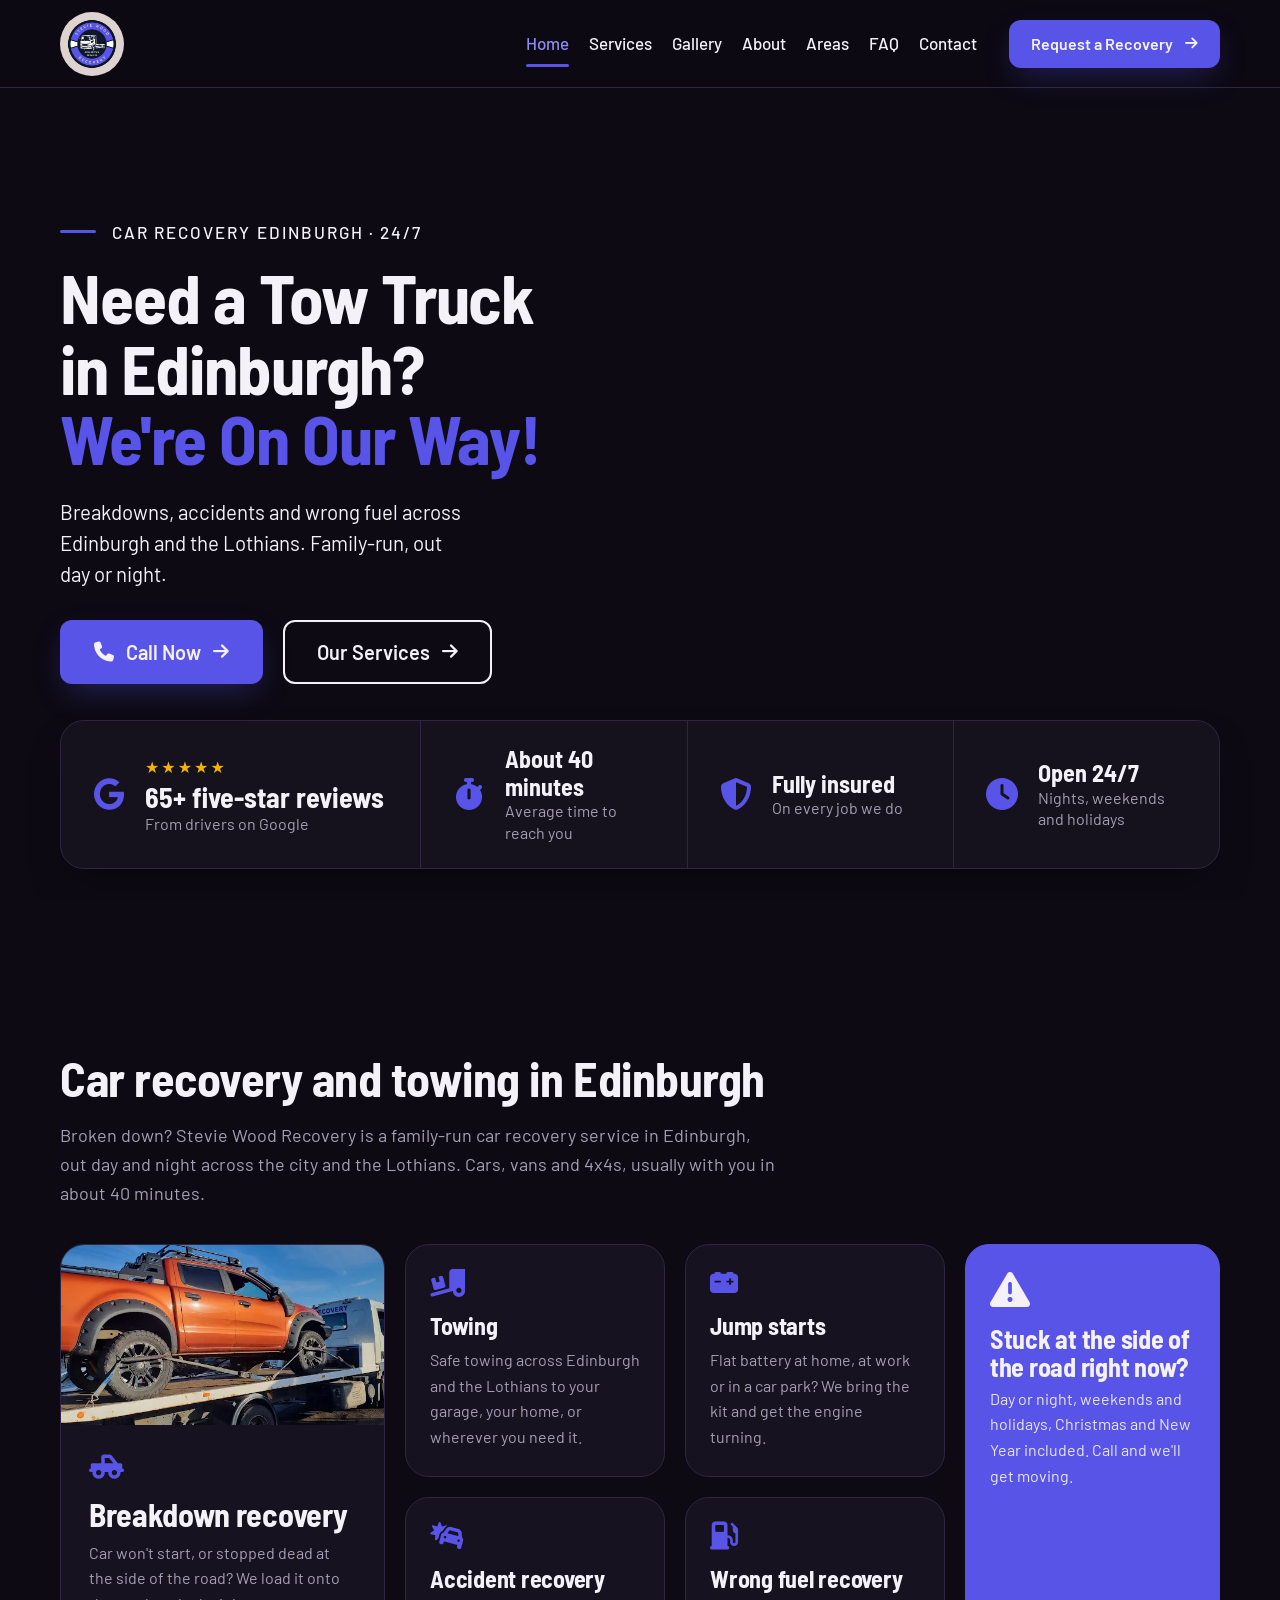
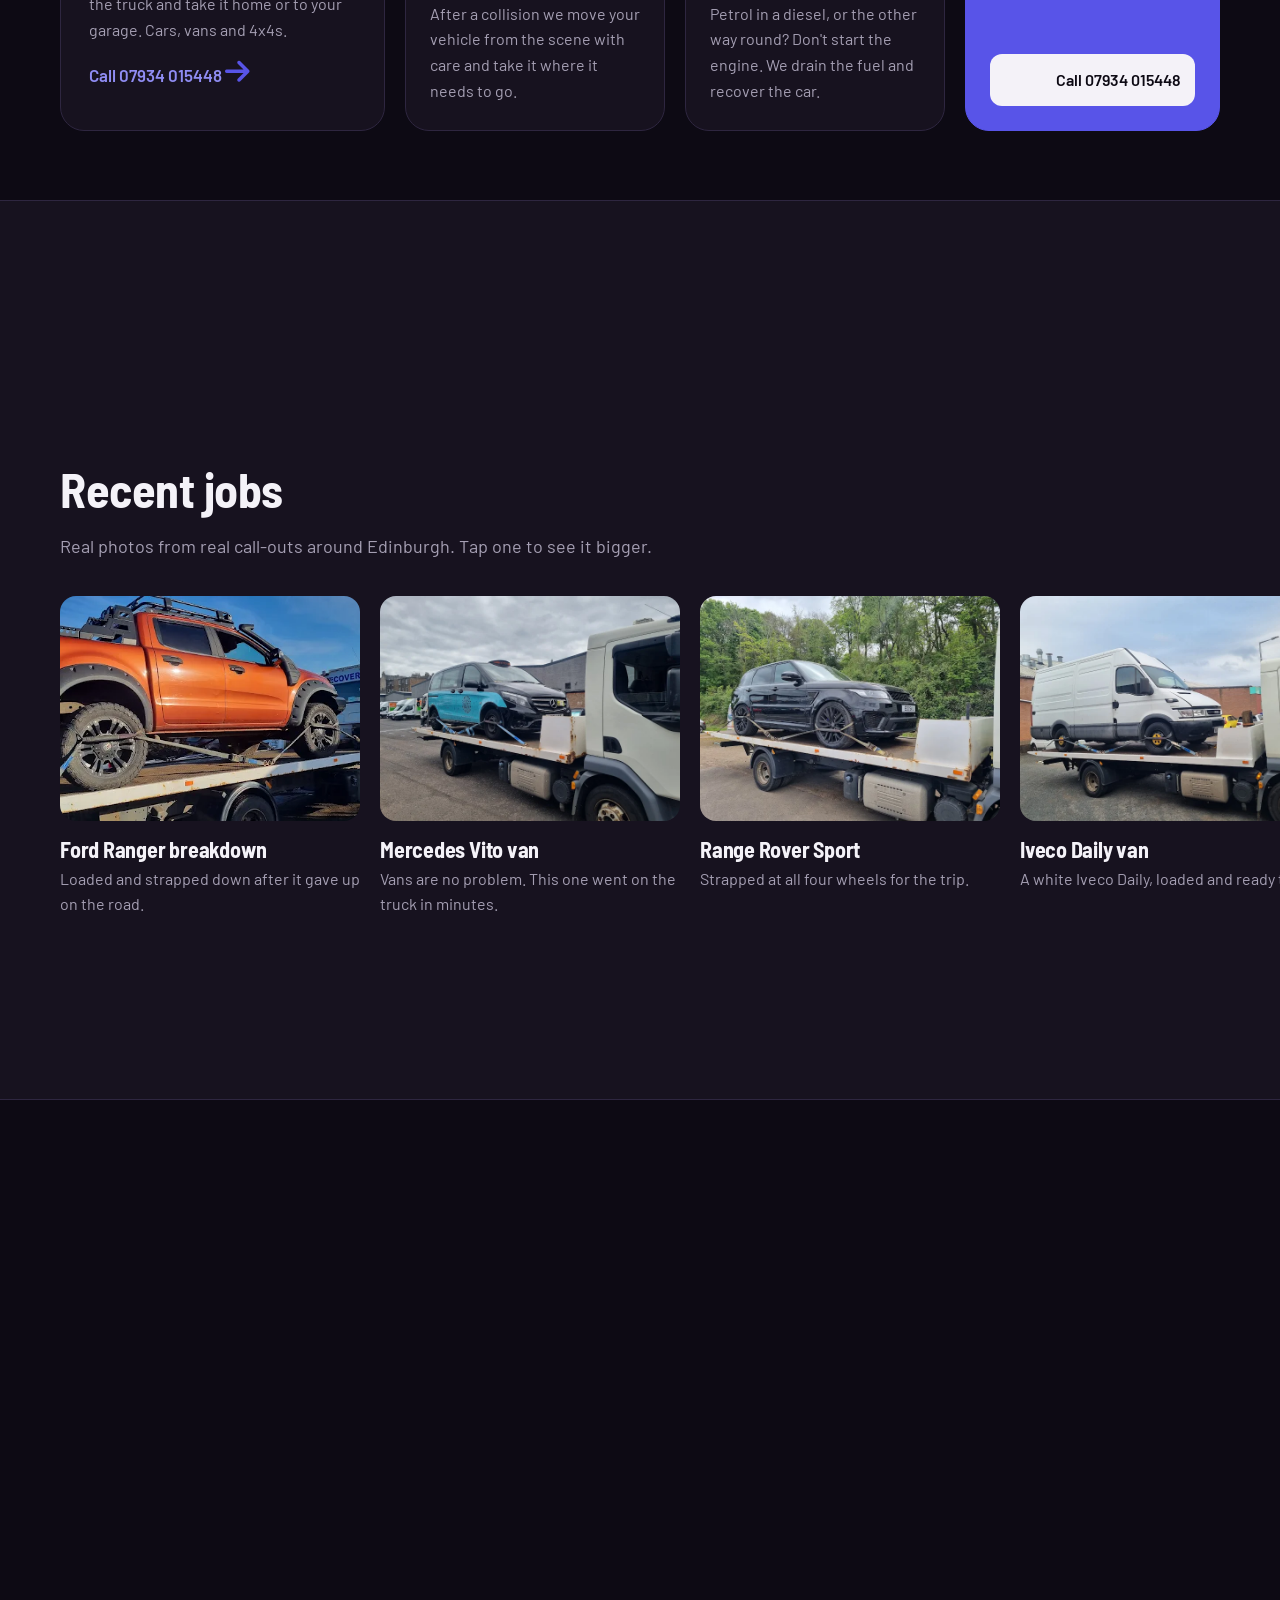
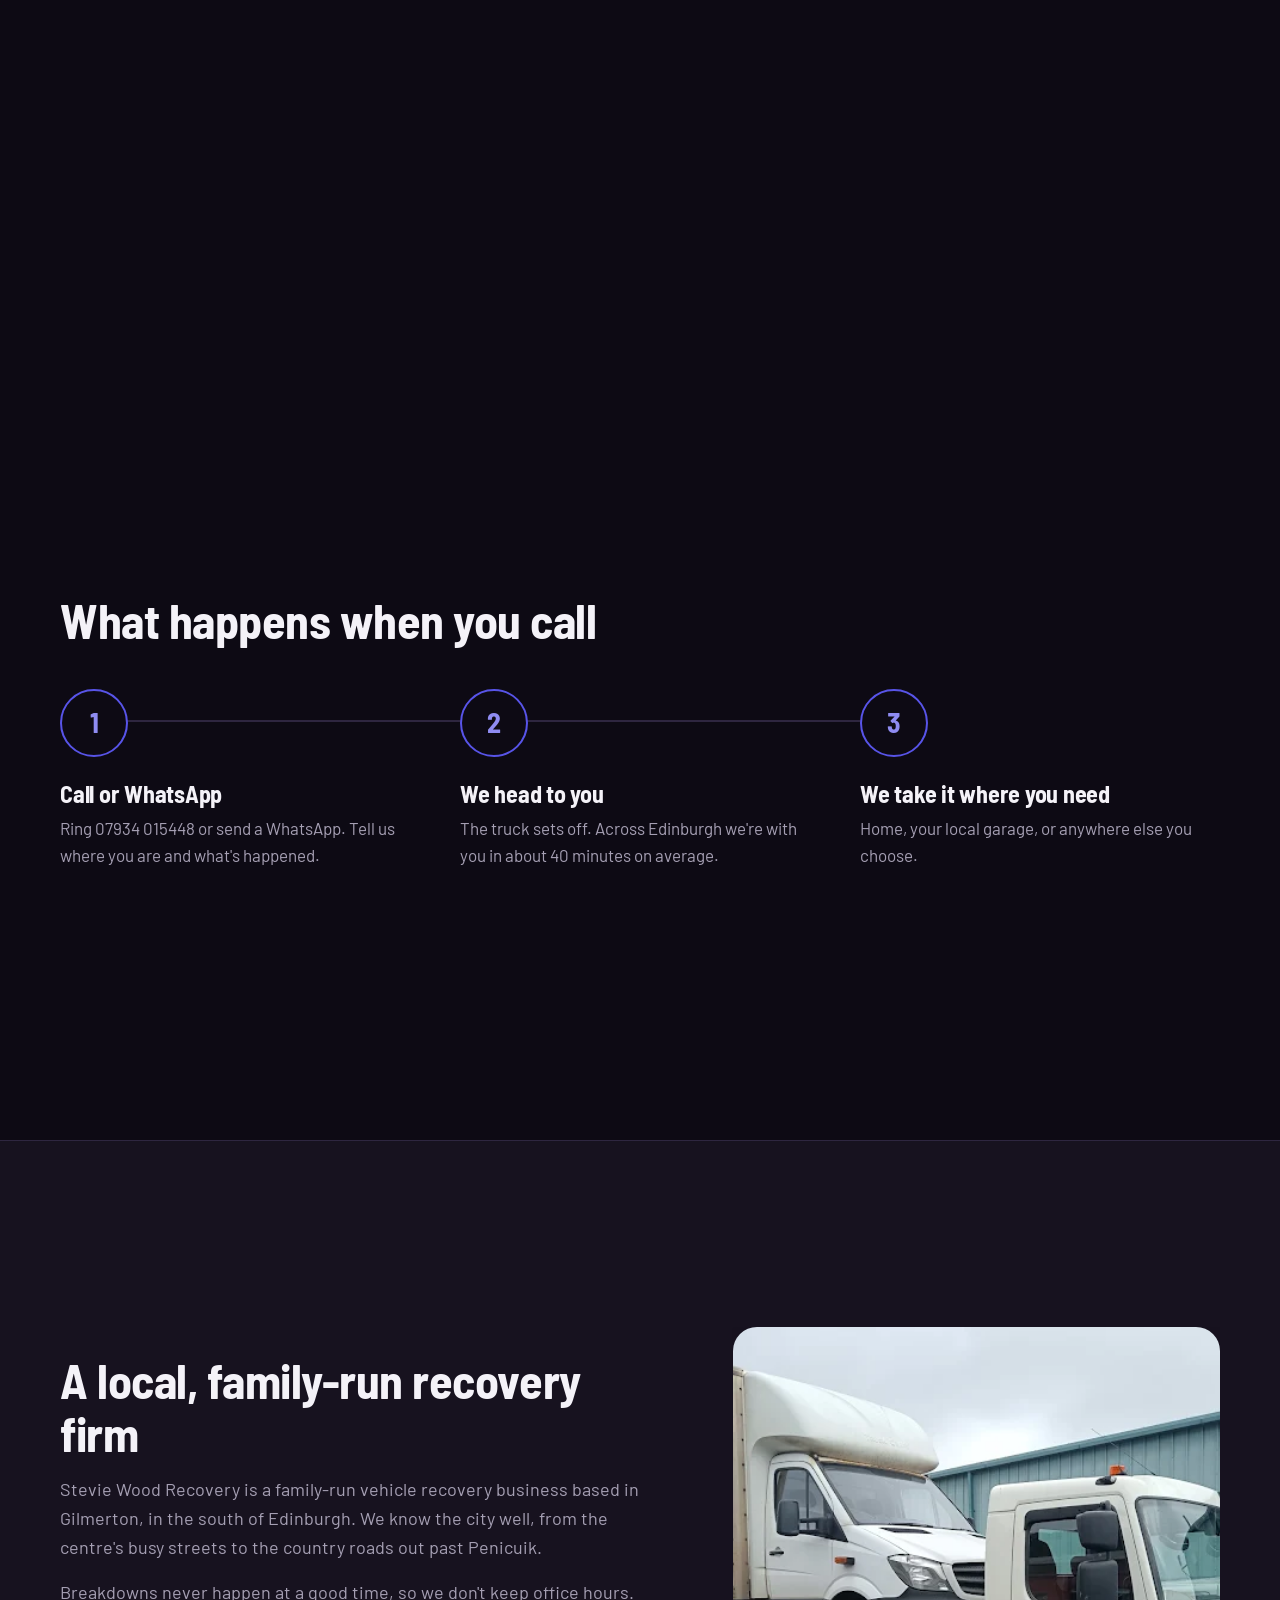
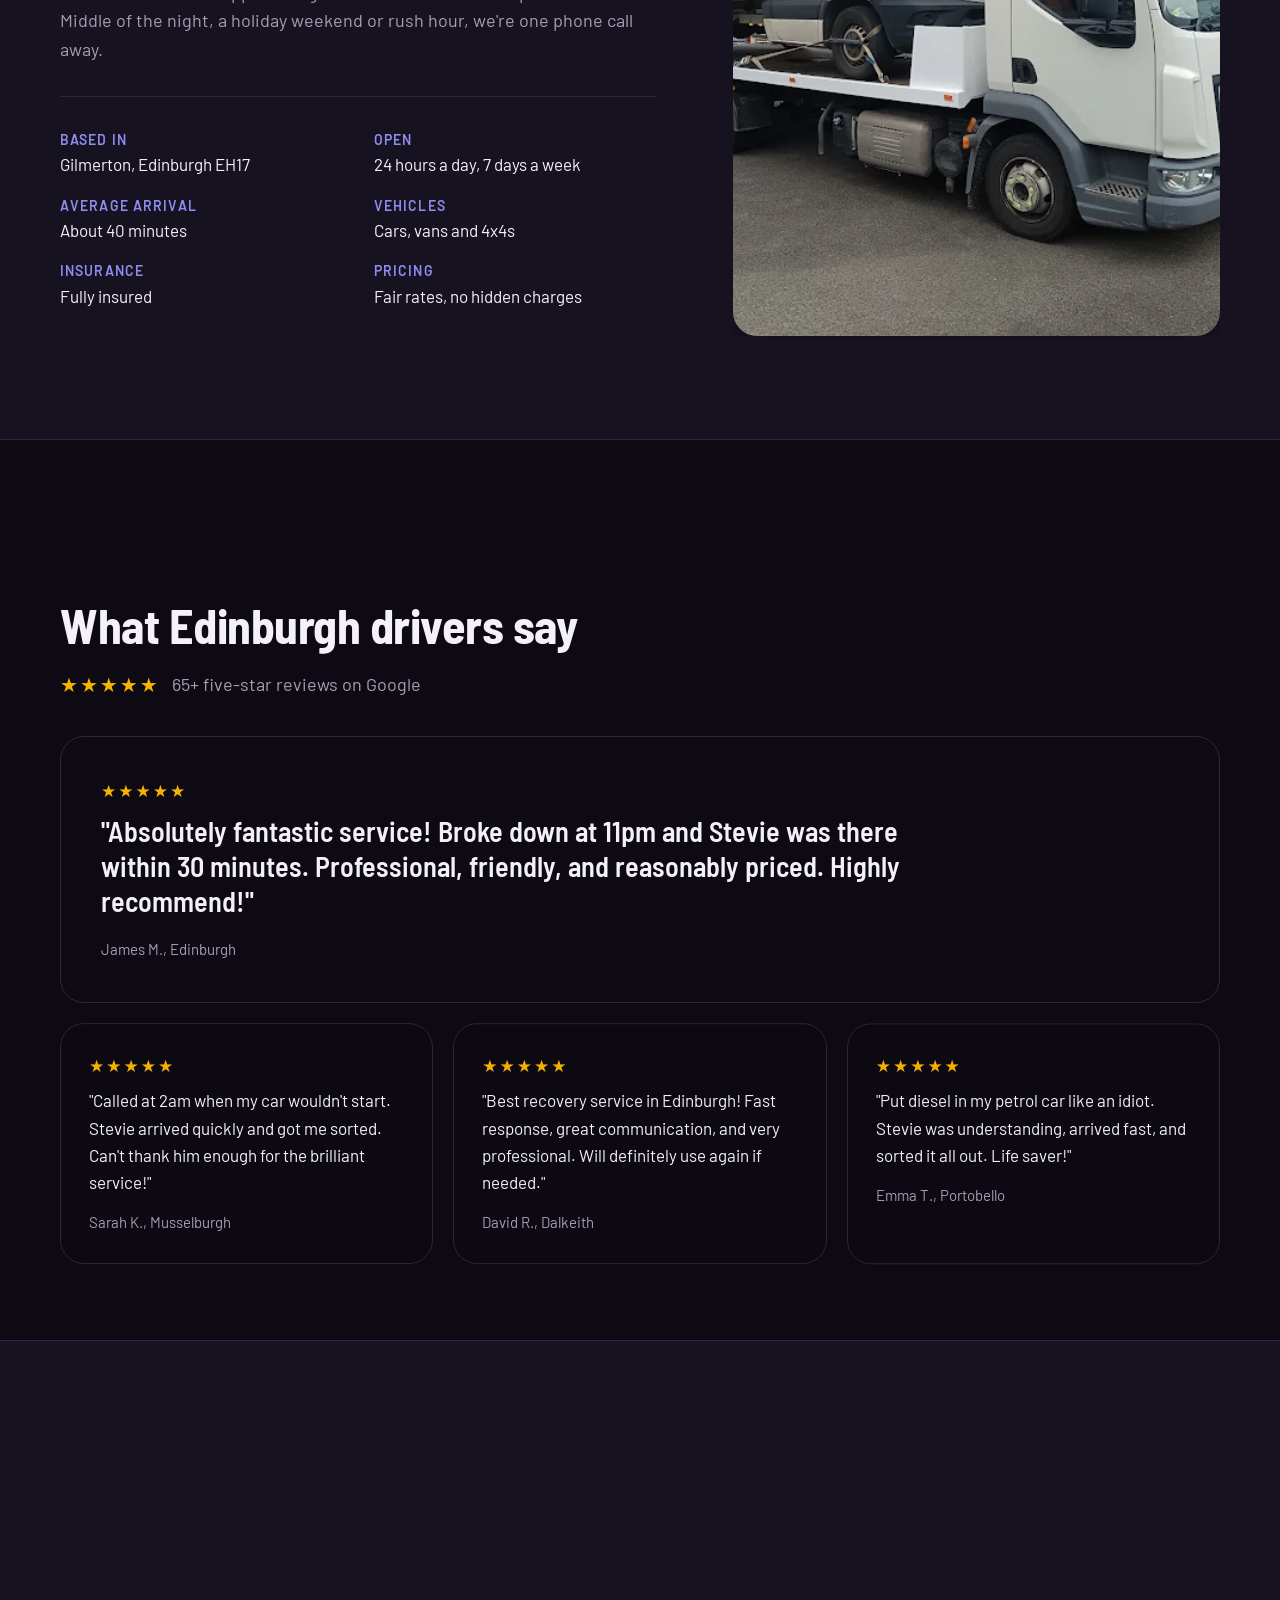
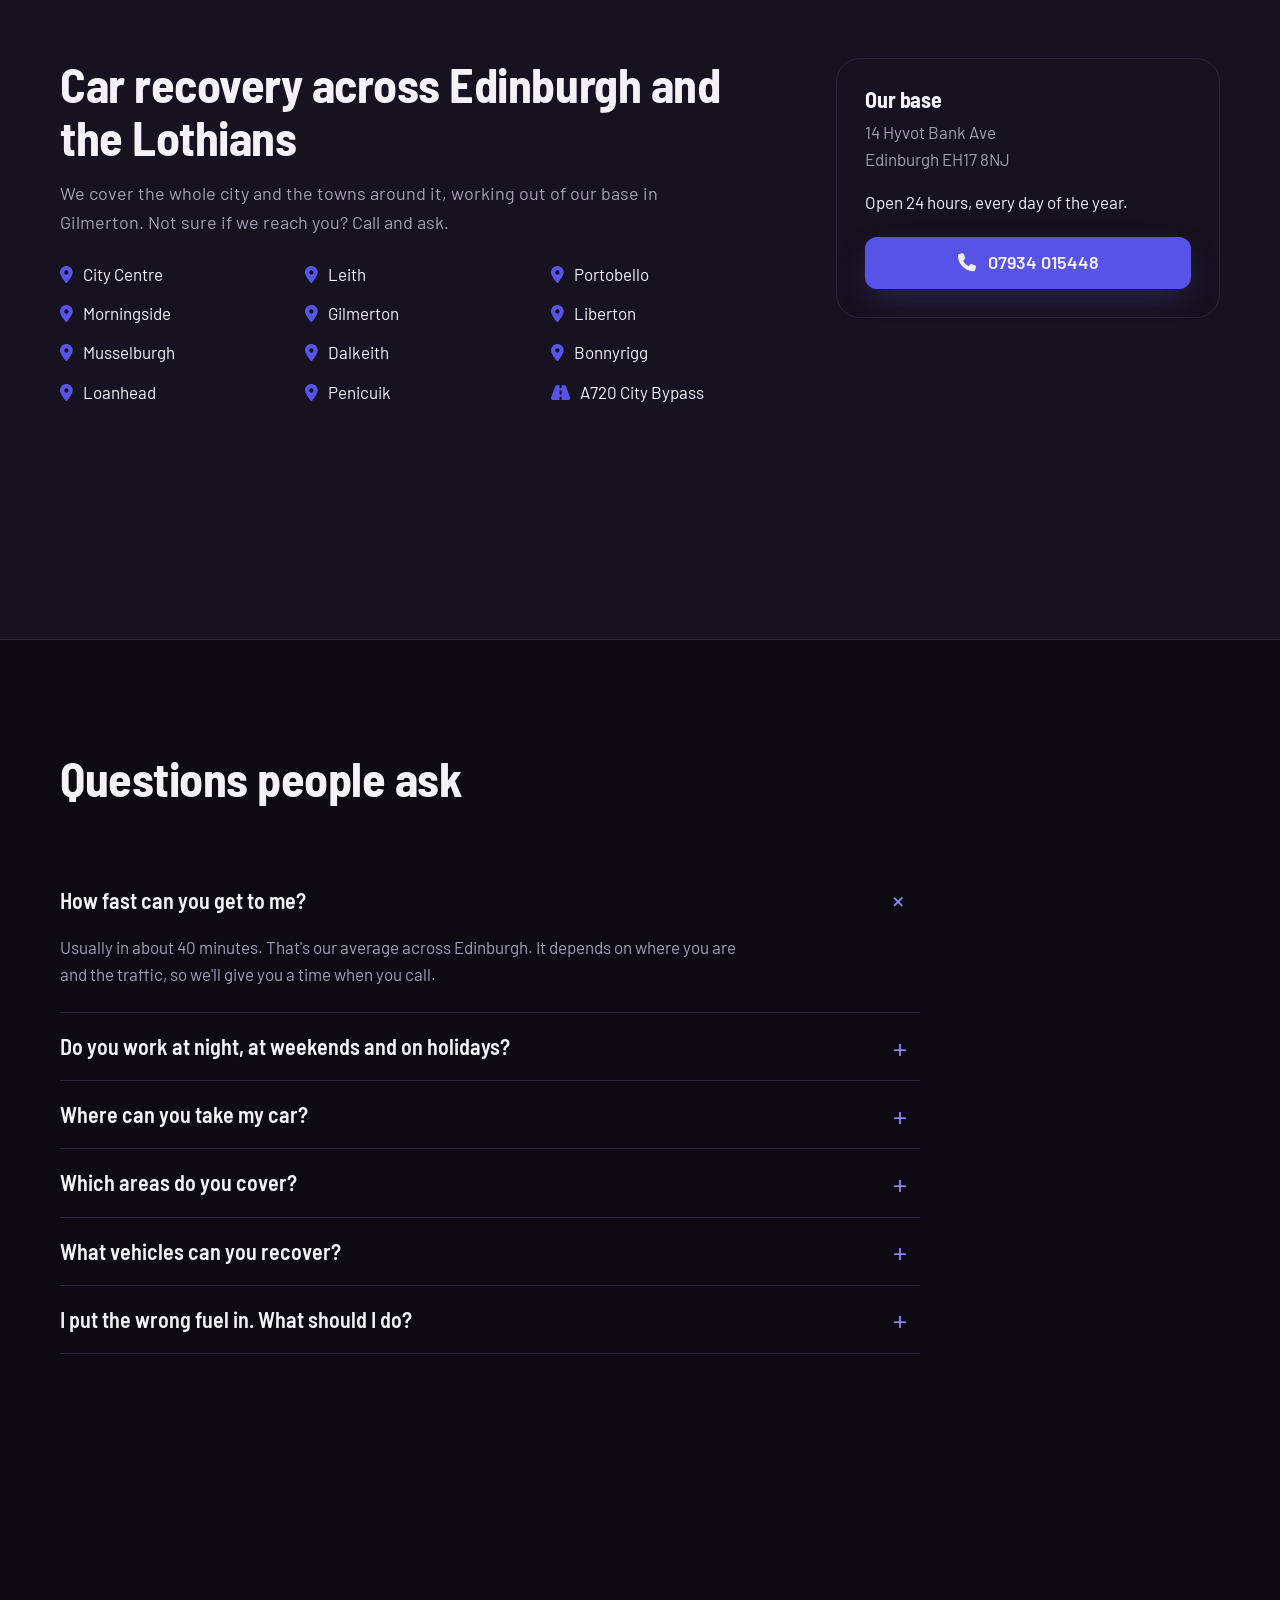
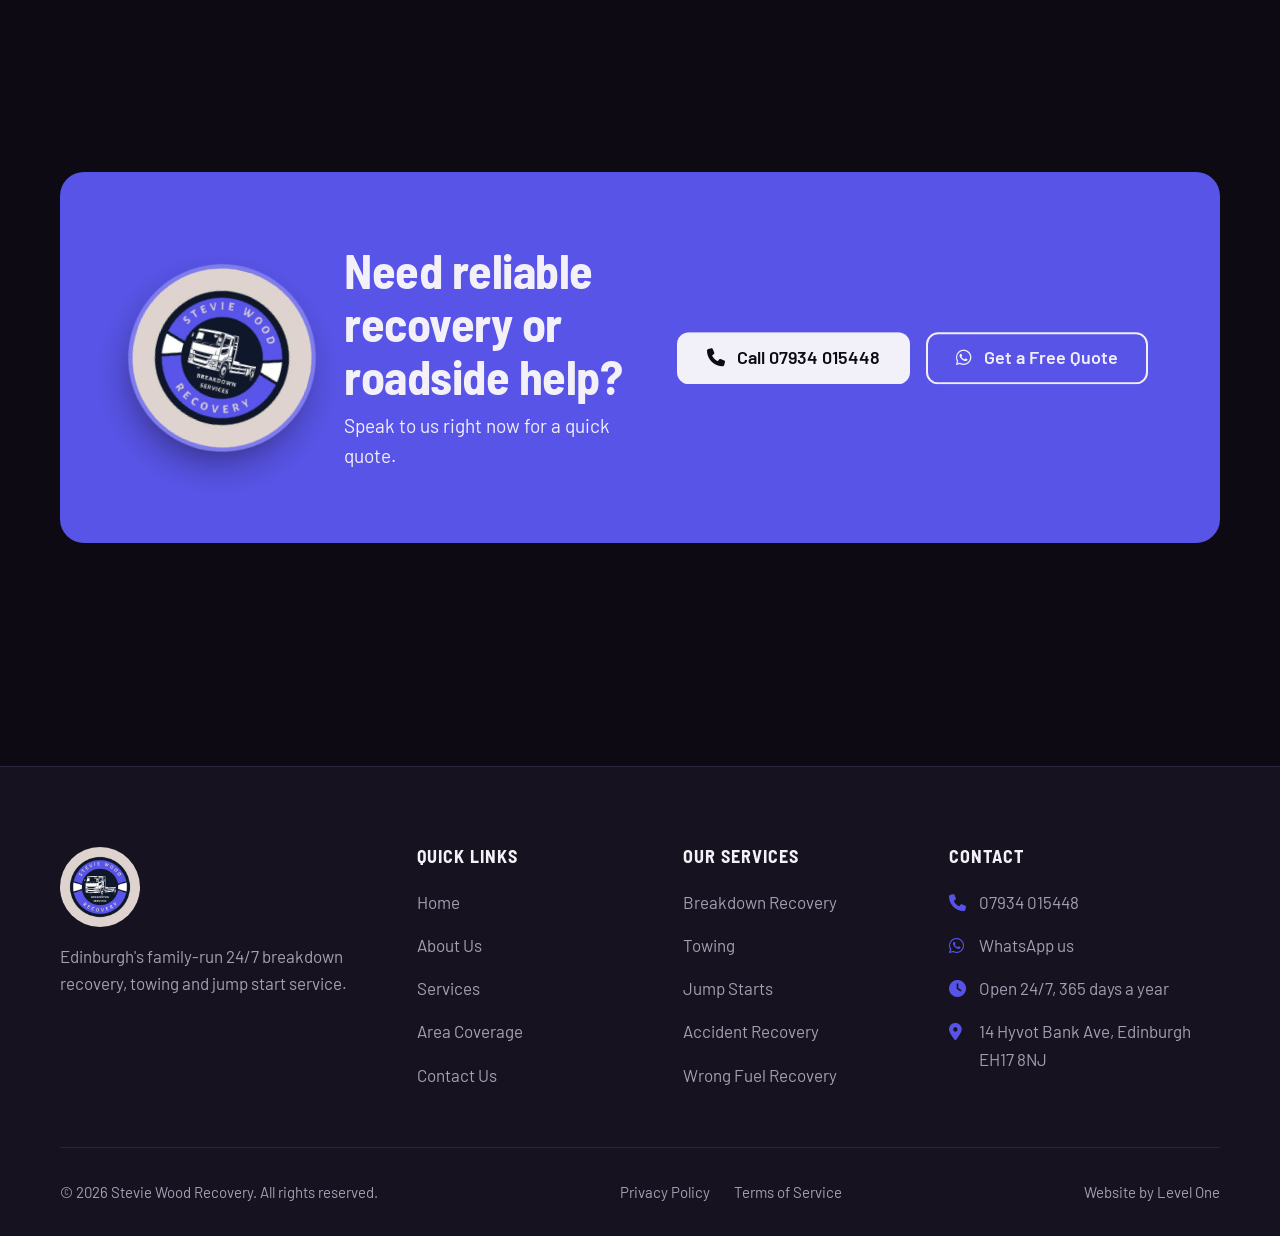
==== commit 8a224eb7: "Logo purple, aligned services card, scroll-driven gallery everywhere, one-open FAQ, filling step cir" ====
--- a/index.html
+++ b/index.html
@@ -81,8 +81,8 @@
             <nav class="main-nav" aria-label="Main">
                 <a href="#hero" class="active">Home</a>
                 <a href="#services">Services</a>
+                <a href="#gallery">Gallery</a>
                 <a href="#about">About</a>
-                <a href="#gallery">Gallery</a>
                 <a href="#areas">Areas</a>
                 <a href="#faq">FAQ</a>
                 <a href="#contact">Contact</a>
@@ -112,8 +112,8 @@
         </button>
         <a href="#hero">Home</a>
         <a href="#services">Services</a>
+        <a href="#gallery">Gallery</a>
         <a href="#about">About</a>
-        <a href="#gallery">Gallery</a>
         <a href="#areas">Areas</a>
         <a href="#faq">FAQ</a>
         <a href="#contact">Contact</a>
@@ -424,27 +424,27 @@
                     <h2>Questions people ask</h2>
                 </div>
                 <div class="faq-list">
-                    <details class="faq-item" open>
+                    <details class="faq-item" name="faq" open>
                         <summary>How fast can you get to me?</summary>
                         <p>Usually in about 40 minutes. That's our average across Edinburgh. It depends on where you are and the traffic, so we'll give you a time when you call.</p>
                     </details>
-                    <details class="faq-item">
+                    <details class="faq-item" name="faq">
                         <summary>Do you work at night, at weekends and on holidays?</summary>
                         <p>Yes. We run 24 hours a day, 7 days a week, including Christmas and New Year.</p>
                     </details>
-                    <details class="faq-item">
+                    <details class="faq-item" name="faq">
                         <summary>Where can you take my car?</summary>
                         <p>Wherever you need it to go: your home, your local garage, a dealer, or another address you choose.</p>
                     </details>
-                    <details class="faq-item">
+                    <details class="faq-item" name="faq">
                         <summary>Which areas do you cover?</summary>
                         <p>All of Edinburgh and the Lothians, including Leith, Portobello, Morningside, Musselburgh, Dalkeith, Bonnyrigg, Loanhead and Penicuik.</p>
                     </details>
-                    <details class="faq-item">
+                    <details class="faq-item" name="faq">
                         <summary>What vehicles can you recover?</summary>
                         <p>Cars, vans and 4x4s. Our photos show everything from a Porsche to a Luton box van.</p>
                     </details>
-                    <details class="faq-item">
+                    <details class="faq-item" name="faq">
                         <summary>I put the wrong fuel in. What should I do?</summary>
                         <p>Don't start the engine, or switch it off if it's running. Then call us on 07934 015448. We drain the fuel and recover the vehicle anywhere in Edinburgh.</p>
                     </details>
--- a/css/base.css
+++ b/css/base.css
@@ -5,9 +5,9 @@
     --surface: #17121f;
     --surface-2: #201a2b;
     --border: #2e2640;
-    --primary: #8049ec;
-    --primary-hover: #6d38d6;
-    --primary-tint: #a98af5;
+    --primary: #5854e8; /* the logo's purple */
+    --primary-hover: #4743d1;
+    --primary-tint: #8f8cf2;
     --text: #f4f2f8;
     --muted: #a59fb3;
     --white: #f4f2f8;
@@ -17,7 +17,7 @@
 
     --radius: 16px;
     --radius-lg: 24px;
-    --shadow: 0 12px 32px -8px rgba(128, 73, 236, 0.35);
+    --shadow: 0 12px 32px -8px rgba(88, 84, 232, 0.35);
     --shadow-dark: 0 20px 40px -16px rgba(0, 0, 0, 0.6);
 
     --container: 1240px;
@@ -235,5 +235,6 @@
 /* Items that slide in from the side never widen the page */
 main,
 .site-footer {
+    overflow-x: hidden; /* older browsers */
     overflow-x: clip;
 }
--- a/css/components.css
+++ b/css/components.css
@@ -370,7 +370,7 @@
 }
 .legal-popup-content {
     background: linear-gradient(135deg, var(--surface), var(--bg));
-    border: 1px solid rgba(128, 73, 236, 0.3);
+    border: 1px solid rgba(88, 84, 232, 0.3);
     border-radius: 20px;
     max-width: 700px;
     width: 100%;
@@ -391,7 +391,7 @@
     color: var(--text);
     padding: 30px 30px 20px;
     margin: 0;
-    border-bottom: 1px solid rgba(128, 73, 236, 0.2);
+    border-bottom: 1px solid rgba(88, 84, 232, 0.2);
 }
 .legal-popup-body {
     padding: 20px 30px 30px;
@@ -532,50 +532,46 @@
 #gallery.is-flight .gallery-track {
     overflow: visible;
     scroll-snap-type: none;
+    touch-action: pan-y; /* the page scroll drives the row, not a sideways swipe */
 }
 
 #gallery.is-flight .gallery-controls {
     visibility: hidden;
 }
 
-/* How it works: violet line that fills as you scroll, numbers light up */
+/* How it works: each circle fills with colour from left to right as the
+   page scrolls (js/animations.js sets --c per step). Without JavaScript or
+   with reduced motion the circles simply show filled. */
+.step {
+    z-index: 1; /* circles always sit above the connecting line */
+    --c: 100%;
+}
+
+.step::before {
+    background: linear-gradient(90deg, var(--primary) var(--c), var(--bg) var(--c));
+    color: var(--white);
+    transition: color 0.3s;
+}
+
+.steps.is-scrubbed .step:not(.is-lit)::before {
+    color: var(--primary-tint);
+}
+
+.steps.is-scrubbed::before {
+    display: none;
+}
+
+.steps-track,
 .steps-fill {
     position: absolute;
-    top: 32px;
-    left: 32px;
-    right: 32px;
-    height: 2px;
-    background: var(--primary);
-    transform: scaleX(var(--fill, 0));
-    transform-origin: 0 50%;
     z-index: 0;
     pointer-events: none;
 }
 
-.step::before {
-    transition: background-color 0.4s, color 0.4s, border-color 0.4s;
-}
-
-.step.is-lit::before {
+.steps-track {
+    background: var(--border);
+}
+
+.steps-fill {
     background: var(--primary);
-    color: var(--white);
-}
-
-@media (max-width: 768px) {
-    .steps-fill {
-        top: 32px;
-        bottom: 32px;
-        left: 31px;
-        right: auto;
-        width: 2px;
-        height: auto;
-        transform: scaleY(var(--fill, 0));
-        transform-origin: 50% 0;
-    }
-}
-
-@media (min-width: 769px) and (max-height: 680px) {
-    .steps-fill {
-        top: 26px;
-    }
-}
+}
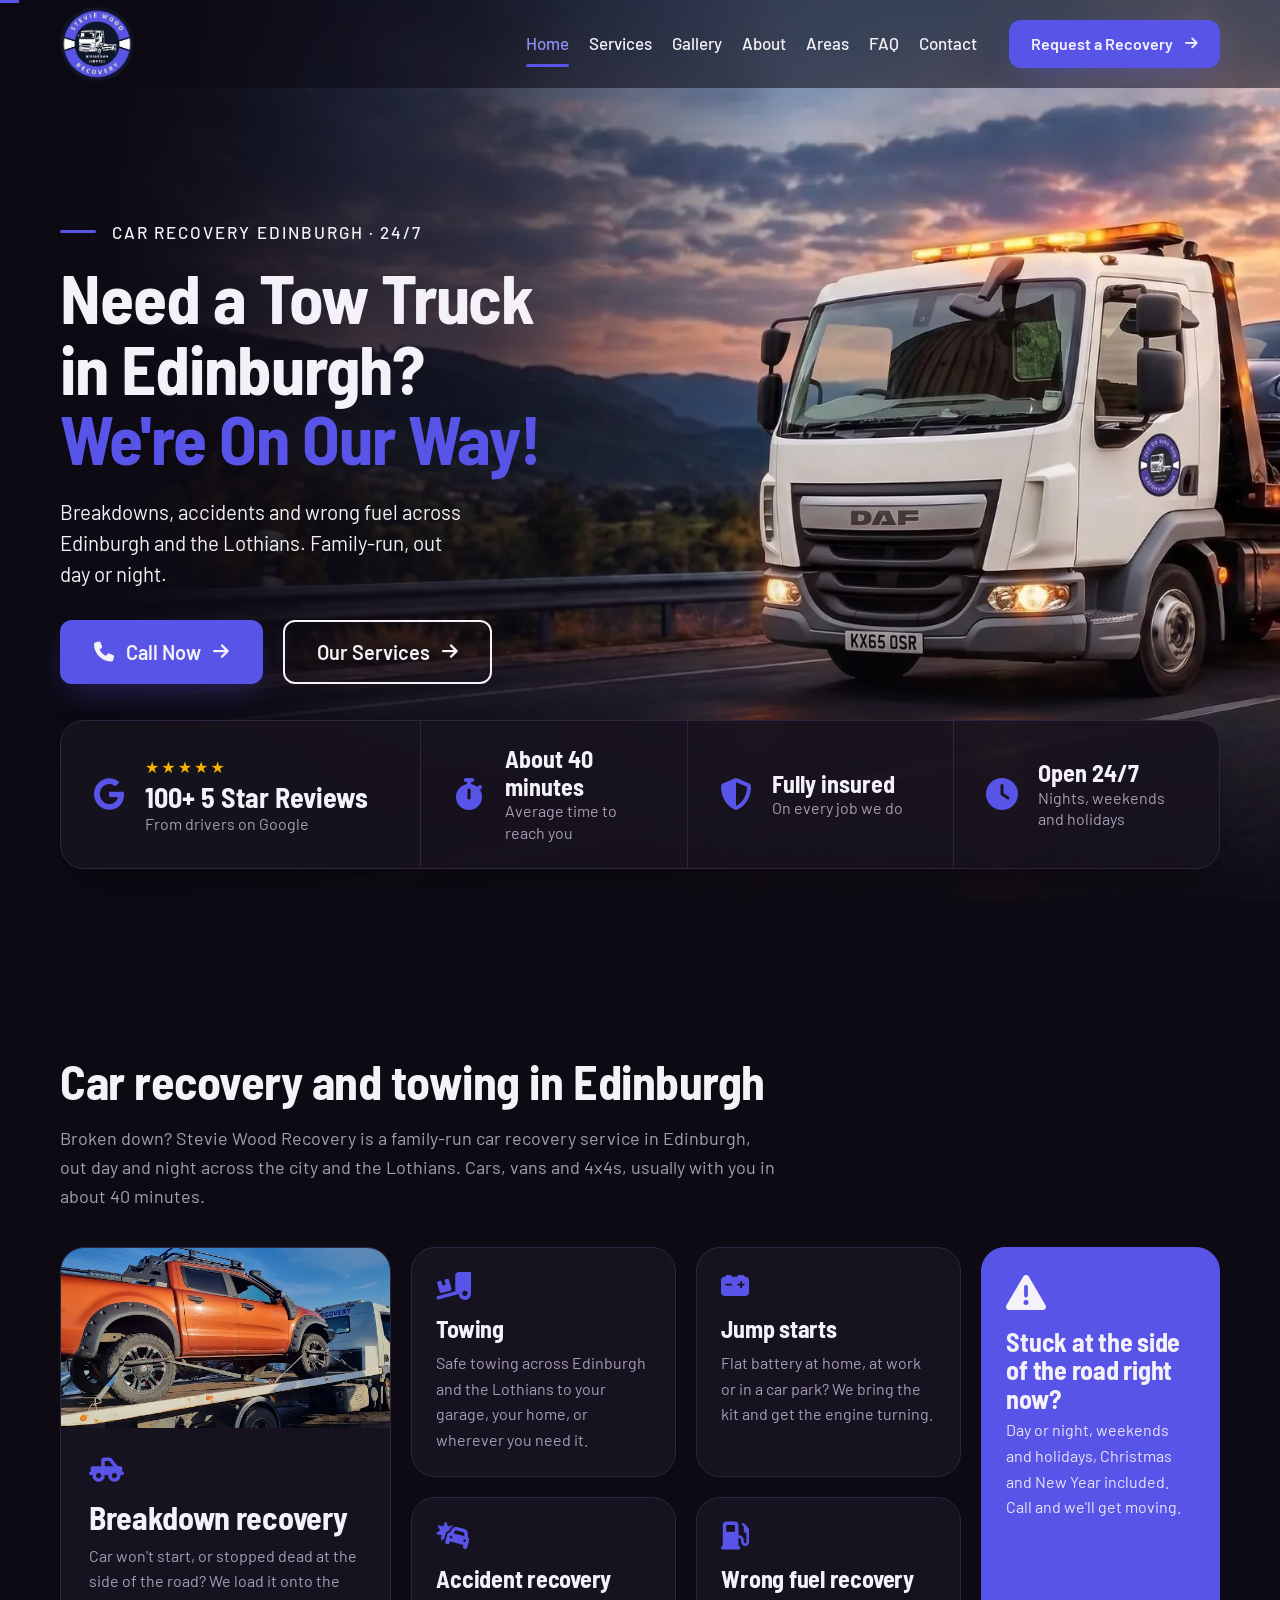
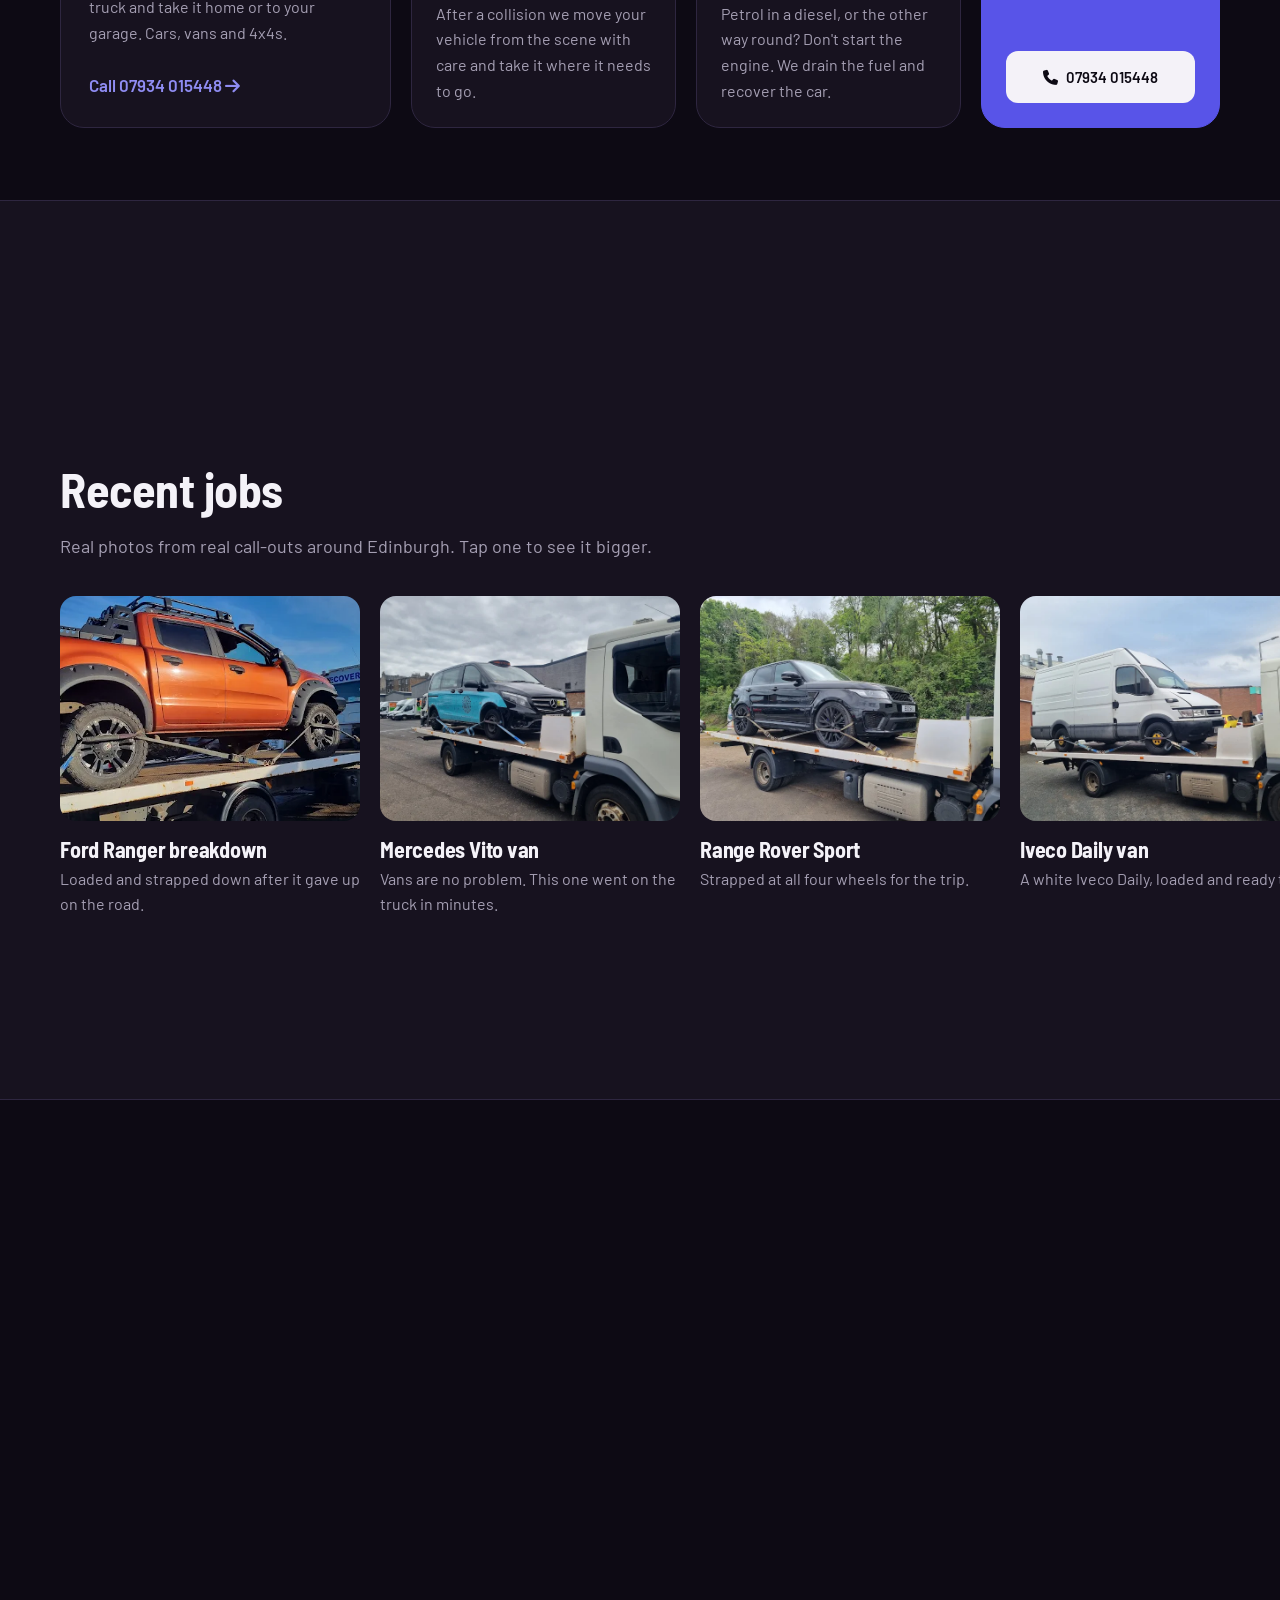
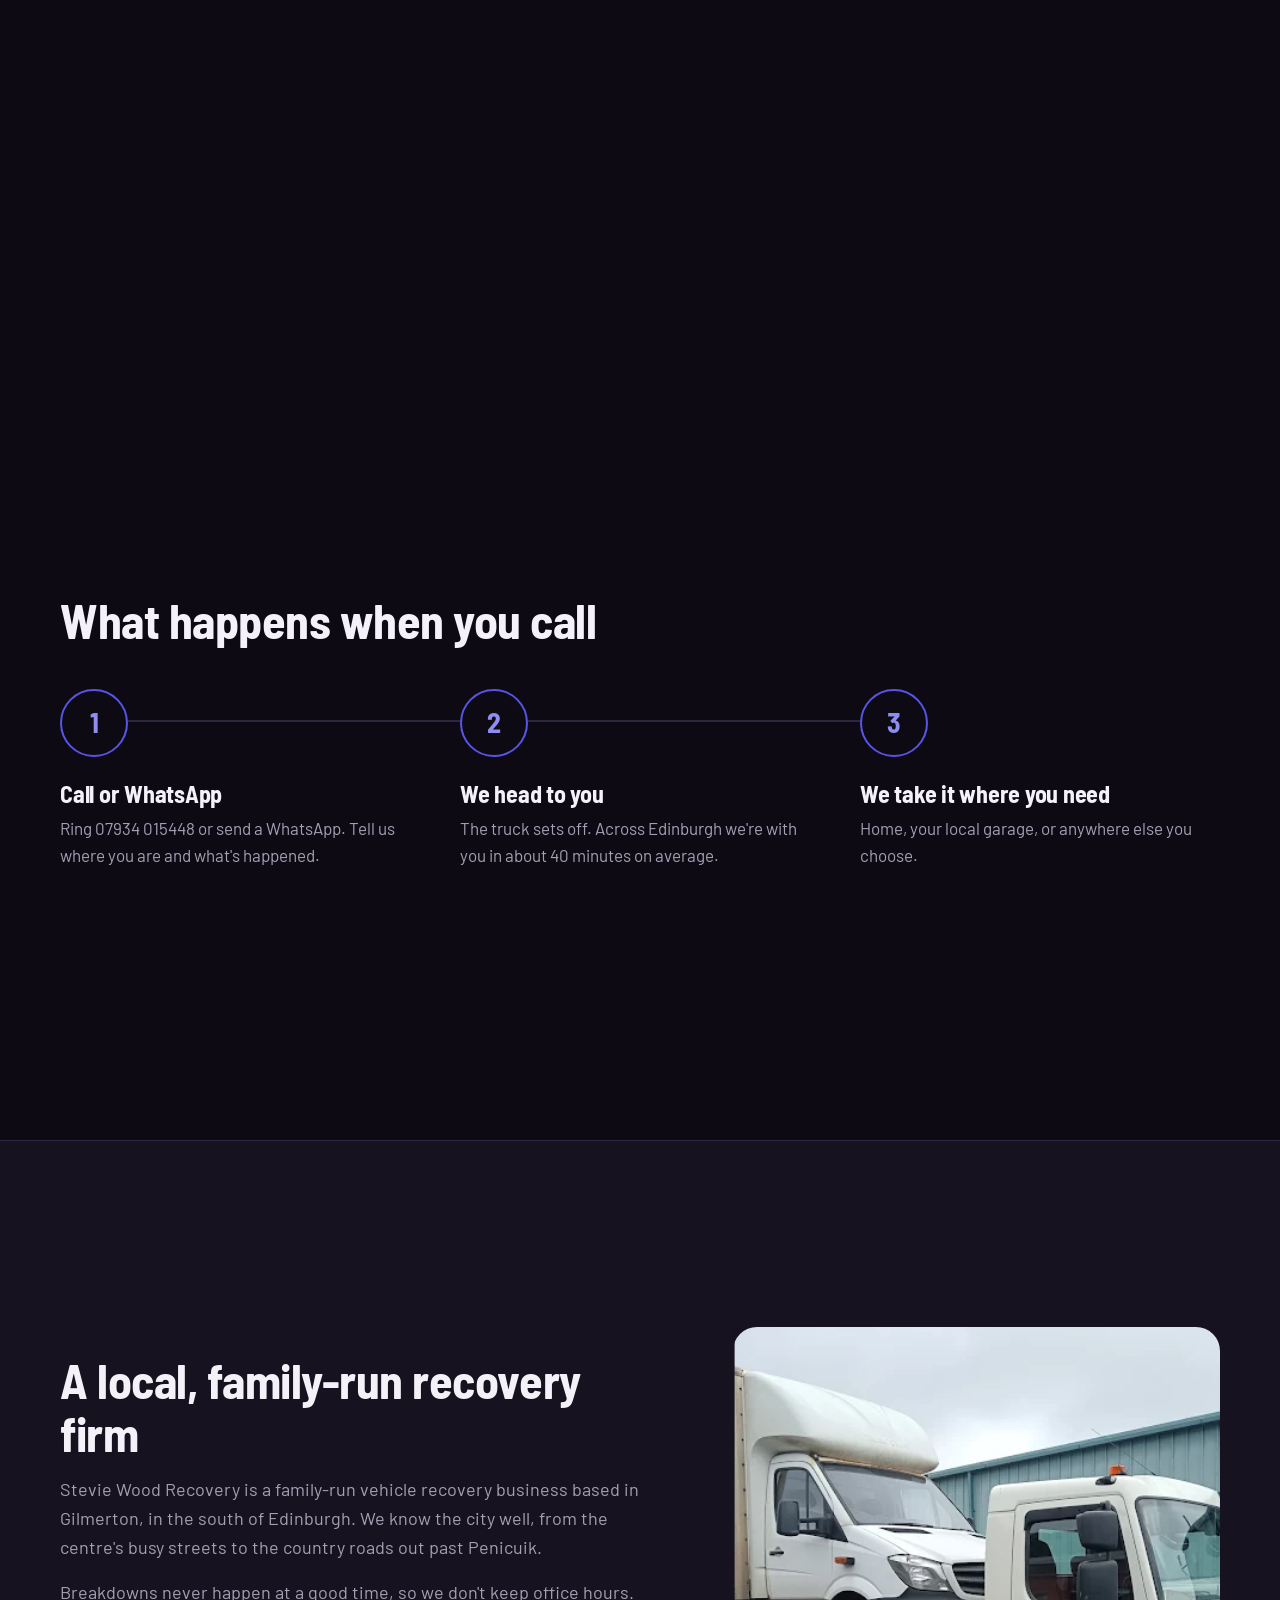
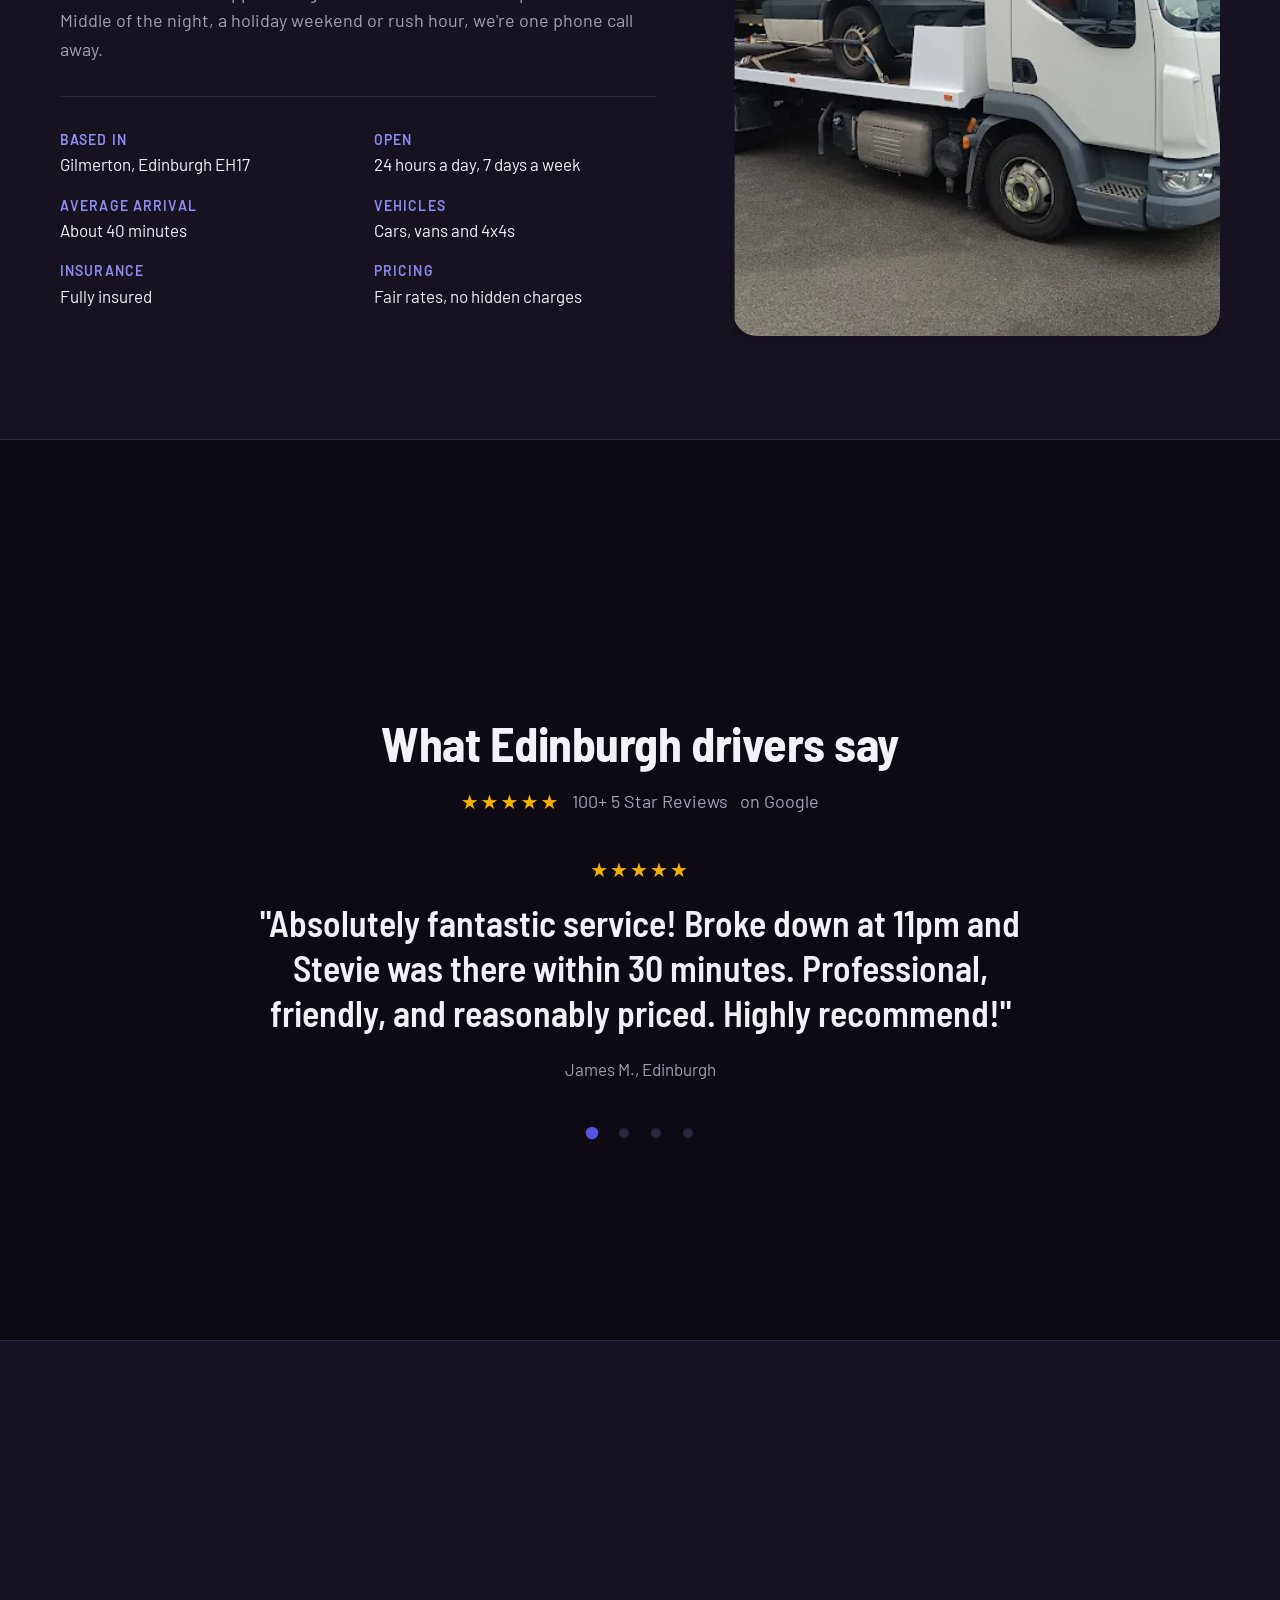
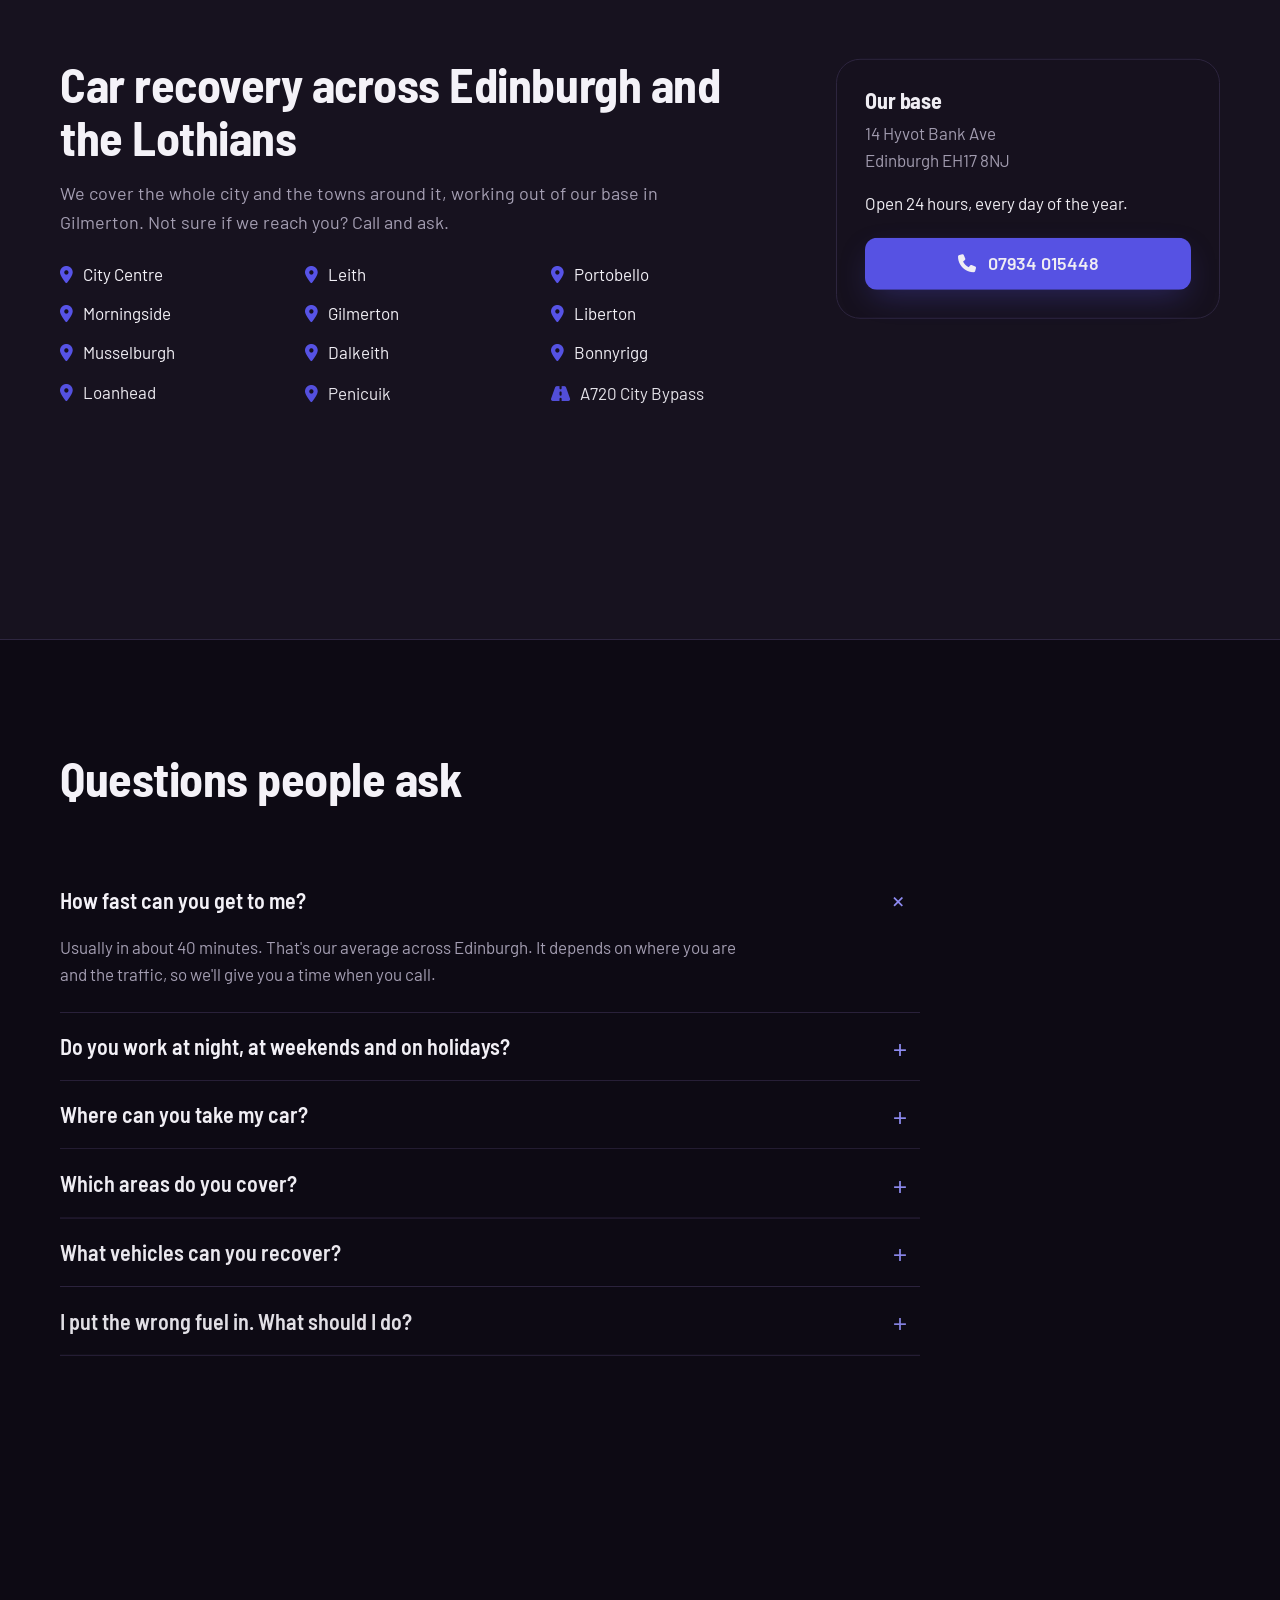
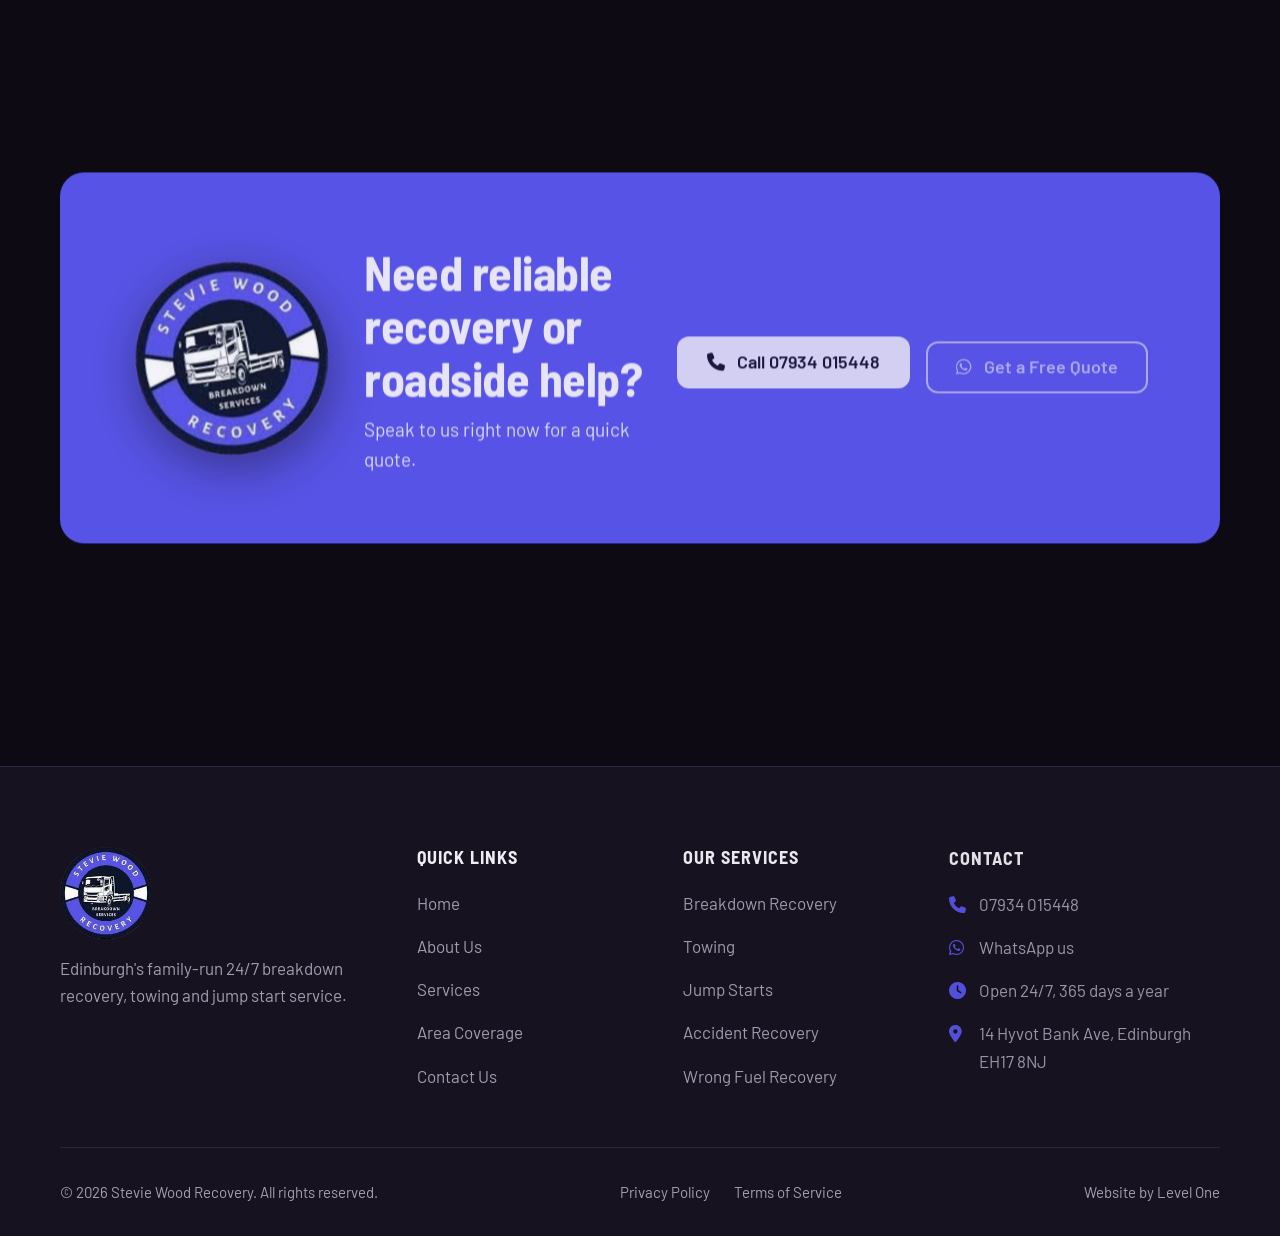
==== commit fcfa280a: "Centred call number, tap-to-call links, 100+ reviews, single fading review, transparent logo - Servi" ====
--- a/index.html
+++ b/index.html
@@ -48,12 +48,7 @@
             "@type": "City",
             "name": "Edinburgh"
         },
-        "priceRange": "££",
-        "aggregateRating": {
-            "@type": "AggregateRating",
-            "ratingValue": "5",
-            "reviewCount": "65"
-        }
+        "priceRange": "££"
     }
     </script>
     
@@ -76,7 +71,7 @@
     <header class="site-header">
         <div class="container header-inner">
             <a href="#hero" class="brand" aria-label="Stevie Wood Recovery, back to top">
-                <img src="public/images/brand/logo.jpg" alt="Stevie Wood Recovery logo" width="64" height="64">
+                <img src="public/images/brand/logo.png" alt="Stevie Wood Recovery logo" width="64" height="64">
             </a>
             <nav class="main-nav" aria-label="Main">
                 <a href="#hero" class="active">Home</a>
@@ -88,7 +83,7 @@
                 <a href="#contact">Contact</a>
             </nav>
             <div class="header-actions">
-                <a href="tel:07934015448" class="header-phone" aria-label="Call us 24/7 on 07934 015448">
+                <a href="tel:+447934015448" class="header-phone" aria-label="Call us 24/7 on 07934 015448">
                     <span class="phone-icon"><i class="fas fa-phone" aria-hidden="true"></i></span>
                     <span class="phone-text">
                         <small>Call Us 24/7</small>
@@ -117,7 +112,7 @@
         <a href="#areas">Areas</a>
         <a href="#faq">FAQ</a>
         <a href="#contact">Contact</a>
-        <a href="tel:07934015448" class="btn btn-primary">
+        <a href="tel:+447934015448" class="btn btn-primary">
             <i class="fas fa-phone" aria-hidden="true"></i> Call 07934 015448
         </a>
         <button class="btn btn-outline" data-open-widget>Request a Recovery</button>
@@ -137,7 +132,7 @@
                     <p class="hero-title"><span class="line">Need a Tow Truck</span> <span class="line">in Edinburgh?</span> <span class="accent">We're On Our Way!</span></p>
                     <p class="hero-sub">Breakdowns, accidents and wrong fuel across Edinburgh and the Lothians. Family-run, out day or night.</p>
                     <div class="hero-buttons">
-                        <a href="tel:07934015448" class="btn btn-primary">
+                        <a href="tel:+447934015448" class="btn btn-primary">
                             <i class="fas fa-phone" aria-hidden="true"></i> Call Now <i class="fas fa-arrow-right" aria-hidden="true"></i>
                         </a>
                         <a href="#services" class="btn btn-outline">
@@ -152,7 +147,7 @@
                         <i class="fab fa-google" aria-hidden="true"></i>
                         <div>
                             <div class="stars" aria-hidden="true">★★★★★</div>
-                            <strong>65+ five-star reviews</strong>
+                            <strong>100+ 5 Star Reviews</strong>
                             <span>From drivers on Google</span>
                         </div>
                     </li>
@@ -195,7 +190,7 @@
                             <i class="fas fa-truck-pickup" aria-hidden="true"></i>
                             <h3>Breakdown recovery</h3>
                             <p>Car won't start, or stopped dead at the side of the road? We load it onto the truck and take it home or to your garage. Cars, vans and 4x4s.</p>
-                            <a href="tel:07934015448" class="service-link">Call 07934 015448 <i class="fas fa-arrow-right" aria-hidden="true"></i></a>
+                            <a href="tel:+447934015448" class="service-link">Call 07934 015448 <i class="fas fa-arrow-right" aria-hidden="true"></i></a>
                         </div>
                     </article>
                     <article class="service-card">
@@ -224,8 +219,8 @@
                             <h3>Stuck at the side of the road right now?</h3>
                             <p>Day or night, weekends and holidays, Christmas and New Year included. Call and we'll get moving.</p>
                         </div>
-                        <a href="tel:07934015448" class="btn btn-light">
-                            <i class="fas fa-phone" aria-hidden="true"></i> Call 07934 015448
+                        <a href="tel:+447934015448" class="btn btn-light" aria-label="Call 07934 015448">
+                            <i class="fas fa-phone" aria-hidden="true"></i> 07934 015448
                         </a>
                     </article>
                 </div>
@@ -358,12 +353,12 @@
         <!-- Reviews -->
         <section class="section screen" id="reviews">
             <div class="container">
-                <div class="section-head">
+                <div class="section-head reviews-head">
                     <h2>What Edinburgh drivers say</h2>
-                    <p class="reviews-rating"><span class="stars" aria-hidden="true">★★★★★</span> 65+ five-star reviews on Google</p>
-                </div>
-                <div class="reviews-grid">
-                    <blockquote class="review review-main">
+                    <p class="reviews-rating"><span class="stars" aria-hidden="true">★★★★★</span> <span class="nowrap">100+ 5 Star Reviews</span> <span class="nowrap">on Google</span></p>
+                </div>
+                <div class="reviews-stage" id="reviewsStage" aria-live="polite">
+                    <blockquote class="review is-active">
                         <span class="stars" aria-label="5 out of 5 stars">★★★★★</span>
                         <p>"Absolutely fantastic service! Broke down at 11pm and Stevie was there within 30 minutes. Professional, friendly, and reasonably priced. Highly recommend!"</p>
                         <cite>James M., Edinburgh</cite>
@@ -383,6 +378,12 @@
                         <p>"Put diesel in my petrol car like an idiot. Stevie was understanding, arrived fast, and sorted it all out. Life saver!"</p>
                         <cite>Emma T., Portobello</cite>
                     </blockquote>
+                </div>
+                <div class="reviews-dots" role="group" aria-label="Choose a review">
+                    <button class="reviews-dot is-active" aria-label="Show review 1" aria-current="true"></button>
+                    <button class="reviews-dot" aria-label="Show review 2"></button>
+                    <button class="reviews-dot" aria-label="Show review 3"></button>
+                    <button class="reviews-dot" aria-label="Show review 4"></button>
                 </div>
             </div>
         </section>
@@ -412,7 +413,7 @@
                     <h3>Our base</h3>
                     <address>14 Hyvot Bank Ave<br>Edinburgh EH17 8NJ</address>
                     <p>Open 24 hours, every day of the year.</p>
-                    <a href="tel:07934015448" class="btn btn-primary"><i class="fas fa-phone" aria-hidden="true"></i> 07934 015448</a>
+                    <a href="tel:+447934015448" class="btn btn-primary"><i class="fas fa-phone" aria-hidden="true"></i> 07934 015448</a>
                 </div>
             </div>
         </section>
@@ -456,13 +457,13 @@
         <section class="section section-cta screen" id="contact">
             <div class="container">
                 <div class="cta-panel">
-                    <img src="public/images/brand/logo.jpg" class="cta-logo" alt="Stevie Wood Recovery logo" width="180" height="180" loading="lazy">
+                    <img src="public/images/brand/logo.png" class="cta-logo" alt="Stevie Wood Recovery logo" width="180" height="180" loading="lazy">
                     <div class="cta-text">
                         <h2>Need reliable recovery or roadside help?</h2>
                         <p>Speak to us right now for a quick quote.</p>
                     </div>
                     <div class="cta-buttons">
-                        <a href="tel:07934015448" class="btn btn-light"><i class="fas fa-phone" aria-hidden="true"></i> Call 07934 015448</a>
+                        <a href="tel:+447934015448" class="btn btn-light"><i class="fas fa-phone" aria-hidden="true"></i> Call 07934 015448</a>
                         <button class="btn btn-outline" data-open-widget><i class="fab fa-whatsapp" aria-hidden="true"></i> Get a Free Quote</button>
                     </div>
                 </div>
@@ -488,7 +489,7 @@
         <div class="container">
             <div class="footer-grid">
                 <div class="footer-brand">
-                    <img src="public/images/brand/logo.jpg" alt="Stevie Wood Recovery logo" width="80" height="80" loading="lazy">
+                    <img src="public/images/brand/logo.png" alt="Stevie Wood Recovery logo" width="80" height="80" loading="lazy">
                     <p>Edinburgh's family-run 24/7 breakdown recovery, towing and jump start service.</p>
                     <!-- Social icons go here once Stevie sends his Facebook, Instagram and Google Business Profile links -->
                 </div>
@@ -515,7 +516,7 @@
                 <div class="footer-col">
                     <h3>Contact</h3>
                     <ul class="footer-contact">
-                        <li><i class="fas fa-phone" aria-hidden="true"></i> <a href="tel:07934015448">07934 015448</a></li>
+                        <li><i class="fas fa-phone" aria-hidden="true"></i> <a href="tel:+447934015448">07934 015448</a></li>
                         <li><i class="fab fa-whatsapp" aria-hidden="true"></i> <a href="https://wa.me/447934015448">WhatsApp us</a></li>
                         <li><i class="fas fa-clock" aria-hidden="true"></i> Open 24/7, 365 days a year</li>
                         <li><i class="fas fa-map-marker-alt" aria-hidden="true"></i> 14 Hyvot Bank Ave, Edinburgh EH17 8NJ</li>
@@ -535,7 +536,7 @@
 
     <!-- Sticky call bar (phones) -->
     <div class="sticky-call" id="stickyCall">
-        <a href="tel:07934015448" class="btn btn-primary"><i class="fas fa-phone" aria-hidden="true"></i> Call now</a>
+        <a href="tel:+447934015448" class="btn btn-primary"><i class="fas fa-phone" aria-hidden="true"></i> Call now</a>
         <button class="btn btn-whatsapp" data-open-widget><i class="fab fa-whatsapp" aria-hidden="true"></i> WhatsApp us</button>
     </div>
 
@@ -677,7 +678,7 @@
         </button>
         <div class="widget-header">
             <div class="widget-header-logo">
-                <img src="public/images/brand/logo.jpg" alt="Stevie Wood Recovery">
+                <img src="public/images/brand/logo.png" alt="Stevie Wood Recovery">
             </div>
             <div class="widget-header-info">
                 <h4>Stevie Wood Recovery</h4>
--- a/css/base.css
+++ b/css/base.css
@@ -238,3 +238,7 @@
     overflow-x: hidden; /* older browsers */
     overflow-x: clip;
 }
+
+.nowrap {
+    white-space: nowrap;
+}
--- a/css/header.css
+++ b/css/header.css
@@ -31,9 +31,10 @@
 }
 
 .brand img {
-    width: 64px;
-    height: 64px;
-    border-radius: 50%;
+    width: 74px;
+    height: 74px;
+    max-height: calc(var(--header-h) - 10px);
+    object-fit: contain;
 }
 
 .main-nav {
--- a/css/sections.css
+++ b/css/sections.css
@@ -21,7 +21,8 @@
     transform: translateY(-3px);
 }
 
-.service-card i {
+.service-card > i,
+.service-card-body > i {
     font-size: 1.75rem;
     color: var(--primary);
     margin-bottom: 16px;
@@ -85,7 +86,7 @@
     border-color: var(--primary);
 }
 
-.service-emergency i {
+.service-emergency > i {
     color: var(--white);
     font-size: 2.5rem;
     margin: 0;
@@ -104,8 +105,11 @@
 .service-emergency .btn {
     margin-top: auto;
     width: 100%;
-    padding: 0 12px;
-    font-size: 1rem;
+    padding: 0 8px;
+    gap: 8px;
+    justify-content: center;
+    text-align: center;
+    font-size: clamp(0.9375rem, 1.1vw, 1.0625rem);
     white-space: nowrap;
 }
 
@@ -279,11 +283,20 @@
     box-shadow: var(--shadow-dark);
 }
 
-/* Reviews: one large quote, three smaller */
+/* Reviews: one at a time, centred, fading from one to the next.
+   No boxes, just the words. */
+.reviews-head {
+    margin-left: auto;
+    margin-right: auto;
+    text-align: center;
+}
+
 .reviews-rating {
     display: flex;
+    flex-wrap: wrap;
     align-items: center;
-    gap: 12px;
+    justify-content: center;
+    gap: 4px 12px;
     font-size: 1.125rem;
     color: var(--muted);
 }
@@ -292,42 +305,88 @@
     font-size: 1.25rem;
 }
 
-.reviews-grid {
-    display: grid;
-    grid-template-columns: repeat(3, 1fr);
-    gap: 20px;
+.reviews-stage {
+    max-width: 760px;
+    margin: 0 auto;
+    text-align: center;
 }
 
 .review {
-    background: var(--bg);
-    border: 1px solid var(--border);
-    border-radius: var(--radius-lg);
-    padding: 28px;
+    background: none;
+    border: 0;
+    padding: 0;
+    margin: 0 0 40px;
+}
+
+.review .stars {
+    font-size: 1.25rem;
 }
 
 .review p {
-    font-size: 1.0625rem;
-    margin: 8px 0 12px;
+    font-family: var(--font-display);
+    font-size: clamp(1.5rem, 2.8vw, 2.25rem);
+    font-weight: 600;
+    line-height: 1.25;
+    margin: 16px 0 20px;
 }
 
 .review cite {
     font-style: normal;
     color: var(--muted);
-    font-size: 0.9375rem;
-}
-
-.review-main {
-    grid-column: 1 / -1;
-    padding: clamp(24px, 3.5vw, 40px);
-}
-
-.review-main p {
-    font-family: var(--font-display);
-    font-size: clamp(1.375rem, 2.2vw, 1.875rem);
-    font-weight: 600;
-    line-height: 1.25;
-    margin: 10px 0 12px;
-    max-width: 60ch;
+    font-size: 1.0625rem;
+}
+
+/* With JavaScript the reviews sit on top of each other and cross-fade */
+.js .reviews-stage {
+    display: grid;
+}
+
+.js .review {
+    grid-area: 1 / 1;
+    margin: 0;
+    opacity: 0;
+    visibility: hidden;
+    transition: opacity 0.8s ease, visibility 0s linear 0.8s;
+}
+
+.js .review.is-active {
+    opacity: 1;
+    visibility: visible;
+    transition: opacity 0.8s ease, visibility 0s;
+}
+
+.reviews-dots {
+    display: none;
+}
+
+.js .reviews-dots {
+    display: flex;
+    justify-content: center;
+    gap: 4px;
+    margin-top: clamp(20px, 4vh, 36px);
+}
+
+.reviews-dot {
+    width: 28px;
+    height: 28px;
+    border: 0;
+    background: none;
+    cursor: pointer;
+    position: relative;
+}
+
+.reviews-dot::before {
+    content: "";
+    position: absolute;
+    inset: 9px;
+    border-radius: 50%;
+    background: var(--border);
+    transition: background-color 0.3s, transform 0.3s;
+}
+
+.reviews-dot.is-active::before {
+    background: var(--primary);
+    transform: scale(1.25);
 }
 
 /* Areas */
@@ -477,14 +536,22 @@
 }
 
 .cta-logo {
-    width: 180px;
-    height: 180px;
-    border-radius: 50%;
+    width: 200px;
+    height: 200px;
+    object-fit: contain;
     flex-shrink: 0;
-    box-shadow: 0 16px 40px -12px rgba(13, 10, 20, 0.6);
-    border: 4px solid rgba(244, 242, 248, 0.25);
+    filter: drop-shadow(0 14px 24px rgba(13, 10, 20, 0.45));
 }
 
 .cta-text {
     flex: 1;
 }
+
+/* Icons inside buttons and links keep the text's own size and colour */
+.service-card .btn i,
+.service-card .service-link i {
+    font-size: 1em;
+    color: inherit;
+    margin: 0;
+    float: none;
+}
--- a/css/components.css
+++ b/css/components.css
@@ -71,16 +71,14 @@
     gap: 12px;
 }
 .widget-header-logo {
-    width: 45px;
-    height: 45px;
-    border-radius: 50%;
-    overflow: hidden;
-    border: 2px solid rgba(255,255,255,0.3);
+    width: 52px;
+    height: 52px;
+    flex-shrink: 0;
 }
 .widget-header-logo img {
     width: 100%;
     height: 100%;
-    object-fit: cover;
+    object-fit: contain;
 }
 .widget-header-info h4 {
     color: var(--white);
--- a/css/footer.css
+++ b/css/footer.css
@@ -14,9 +14,9 @@
 }
 
 .footer-brand img {
-    width: 80px;
-    height: 80px;
-    border-radius: 50%;
+    width: 92px;
+    height: 92px;
+    object-fit: contain;
     margin-bottom: 16px;
 }
 
--- a/css/responsive.css
+++ b/css/responsive.css
@@ -43,8 +43,8 @@
     }
 
     .brand img {
-        width: 52px;
-        height: 52px;
+        width: 60px;
+        height: 60px;
     }
 
     .proof-strip {
@@ -74,6 +74,7 @@
     .service-emergency .btn {
         margin: 0 0 0 auto;
         width: auto;
+        padding: 0 24px;
         flex-shrink: 0;
     }
 
@@ -126,21 +127,16 @@
     }
 
     .cta-logo {
-        width: 140px;
-        height: 140px;
+        width: 160px;
+        height: 160px;
     }
 }
 
 /* Phones and portrait tablets: single column */
 @media (max-width: 768px) {
     .about-grid,
-    .areas-grid,
-    .reviews-grid {
+    .areas-grid {
         grid-template-columns: 1fr;
-    }
-
-    .review-main {
-        grid-column: auto;
     }
 
     .about-photo {
@@ -157,8 +153,8 @@
     }
 
     .cta-logo {
-        width: 120px;
-        height: 120px;
+        width: 136px;
+        height: 136px;
     }
 }
 
@@ -432,7 +428,8 @@
         padding: 16px 20px;
     }
 
-    .service-card i {
+    .service-card > i,
+    .service-card-body > i {
         font-size: 1.375rem;
         margin-bottom: 8px;
     }
@@ -502,21 +499,8 @@
         height: min(62vh, 520px);
     }
 
-    .reviews-grid {
-        gap: 14px;
-    }
-
-    .review {
-        padding: 16px 20px;
-    }
-
     .review p {
-        font-size: 0.9375rem;
-        margin: 4px 0 6px;
-    }
-
-    .review-main p {
-        font-size: clamp(1.25rem, 3.6vh, 1.75rem);
+        font-size: clamp(1.375rem, 4.4vh, 2rem);
     }
 
     .area-list {
@@ -526,8 +510,8 @@
     }
 
     .cta-logo {
-        width: min(180px, 24vh);
-        height: min(180px, 24vh);
+        width: min(200px, 26vh);
+        height: min(200px, 26vh);
     }
 }
 
@@ -538,8 +522,8 @@
     }
 
     .brand img {
-        width: 52px;
-        height: 52px;
+        width: 60px;
+        height: 60px;
     }
 
     .hero-title {
@@ -584,8 +568,8 @@
     }
 
     .brand img {
-        width: 44px;
-        height: 44px;
+        width: 50px;
+        height: 50px;
     }
 
     .mobile-menu-btn,
@@ -622,7 +606,6 @@
     }
 
     .service-card,
-    .review,
     .base-card {
         padding: 20px 16px;
     }
@@ -671,7 +654,8 @@
     }
 
     /* Icon sits beside the title instead of above it */
-    .service-card:not(.service-emergency) i {
+    .service-card:not(.service-emergency) > i,
+    .service-card-body > i {
         float: left;
         margin: 2px 10px 0 0;
         font-size: 1.25rem;
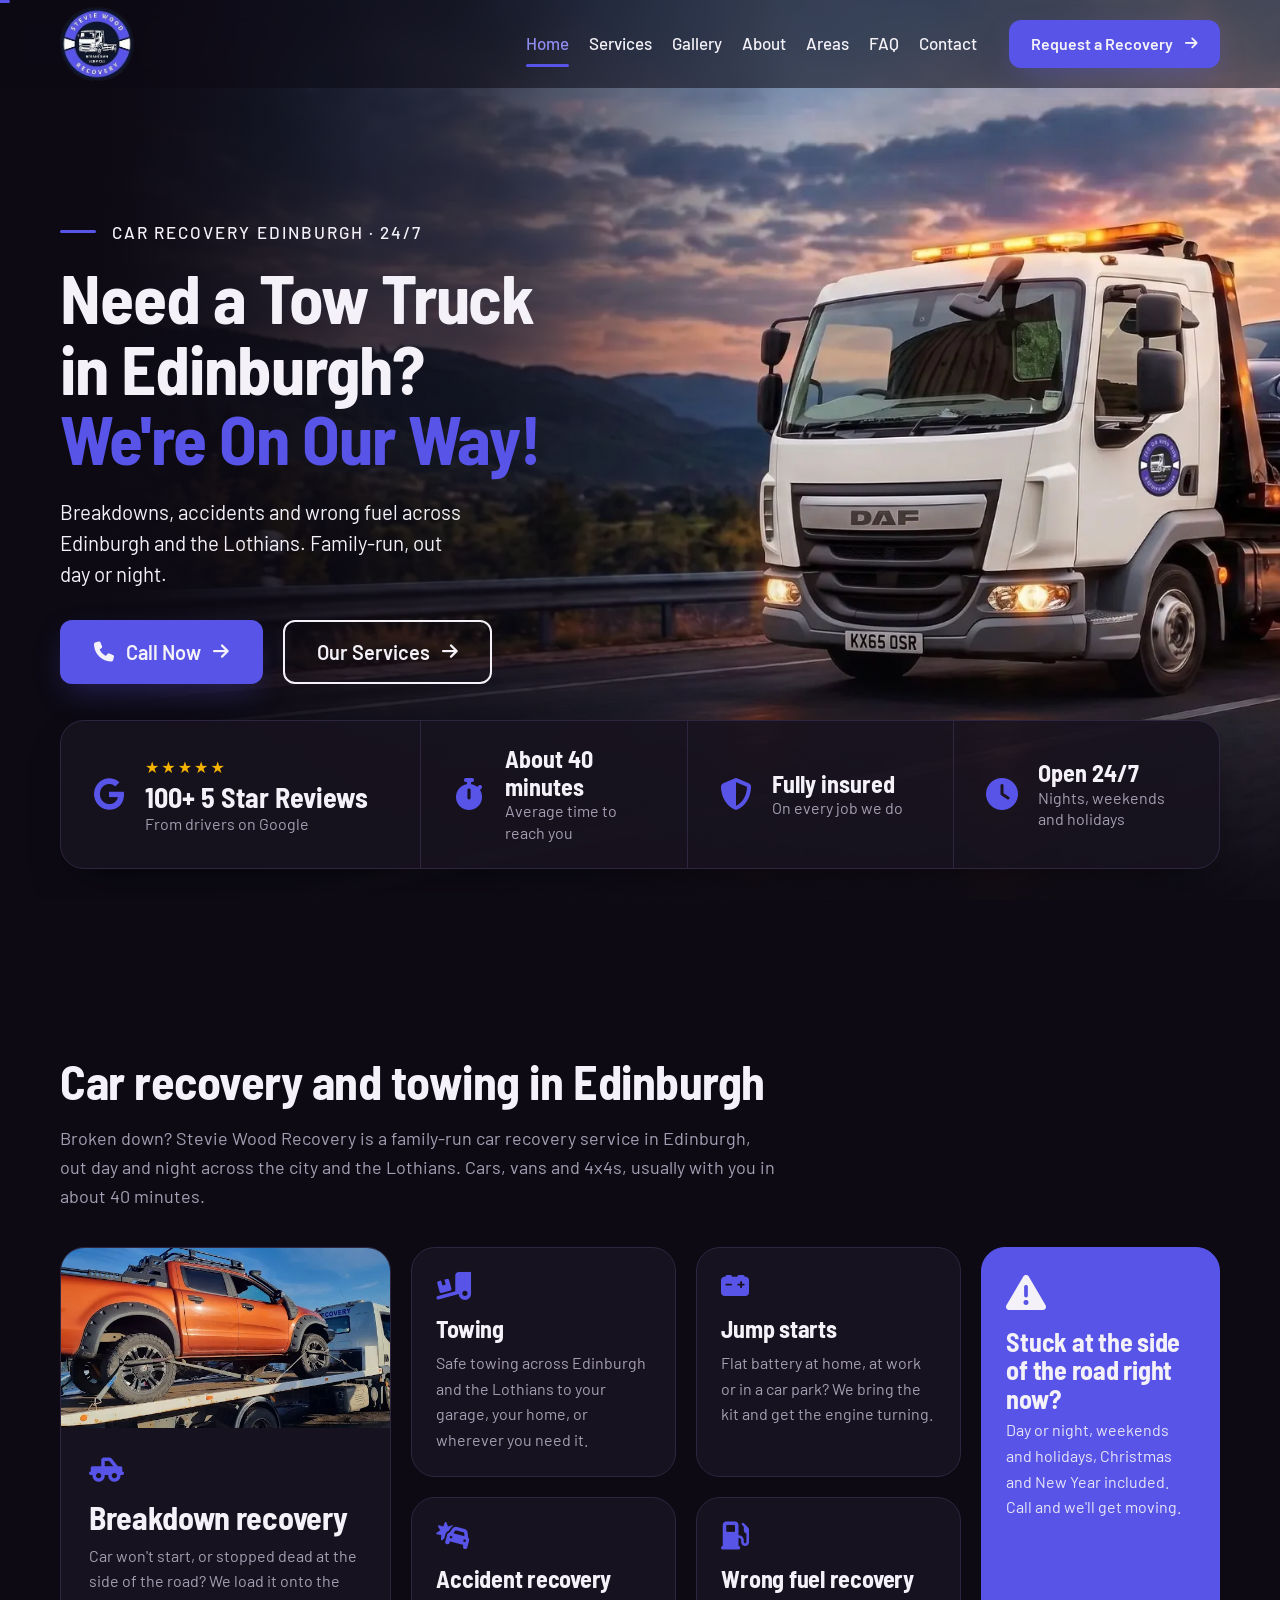
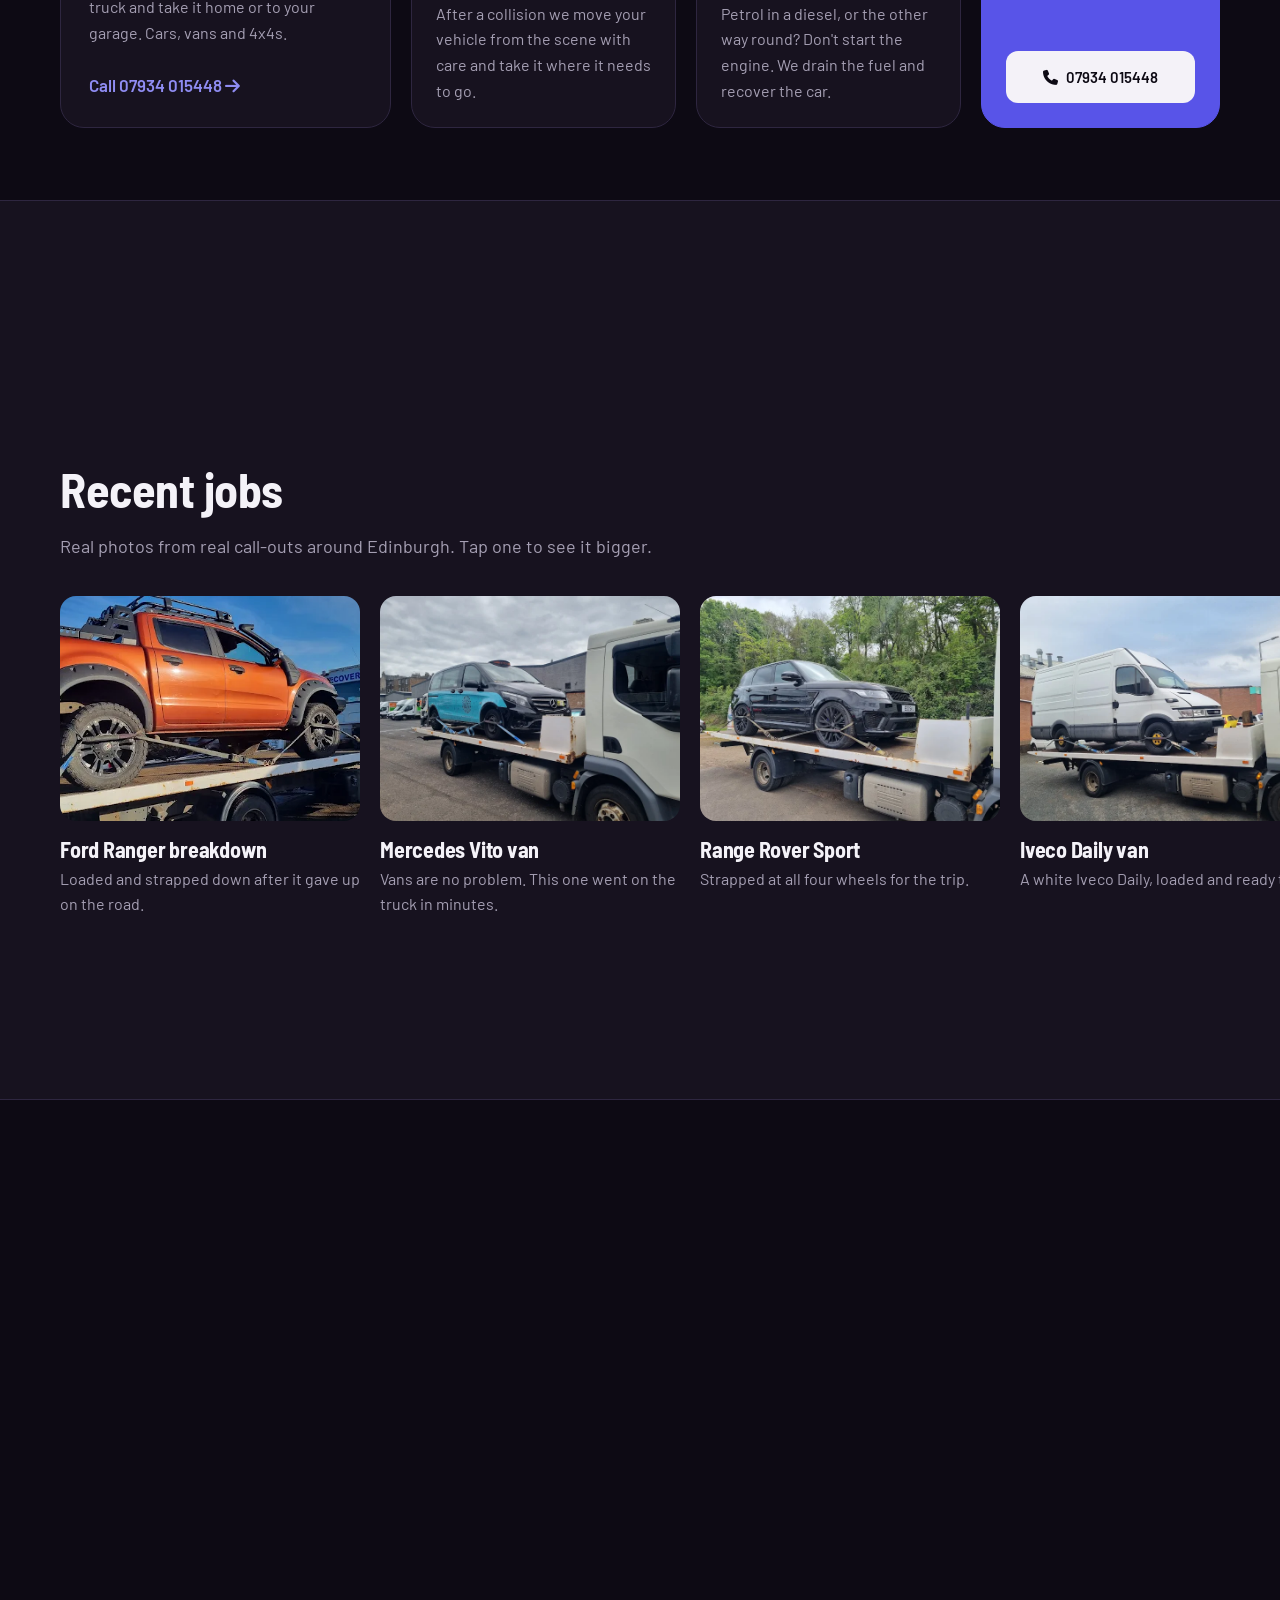
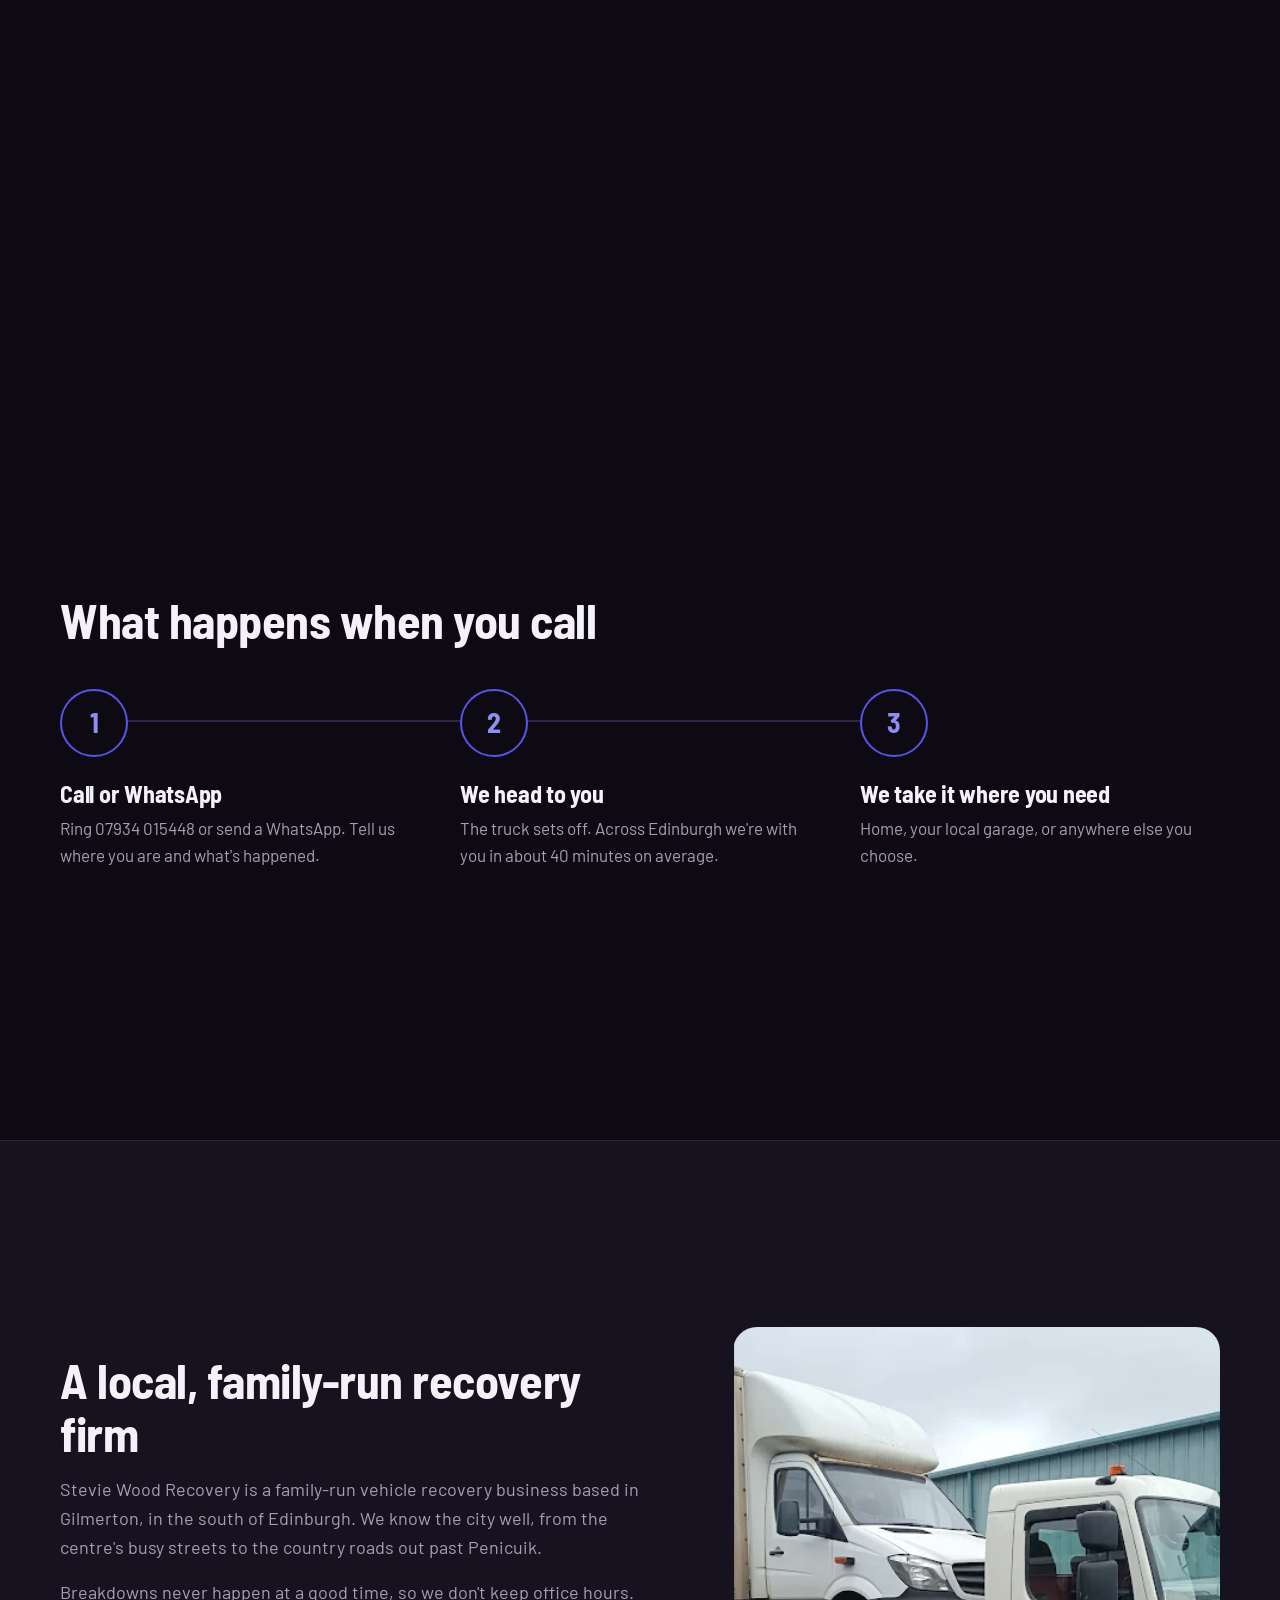
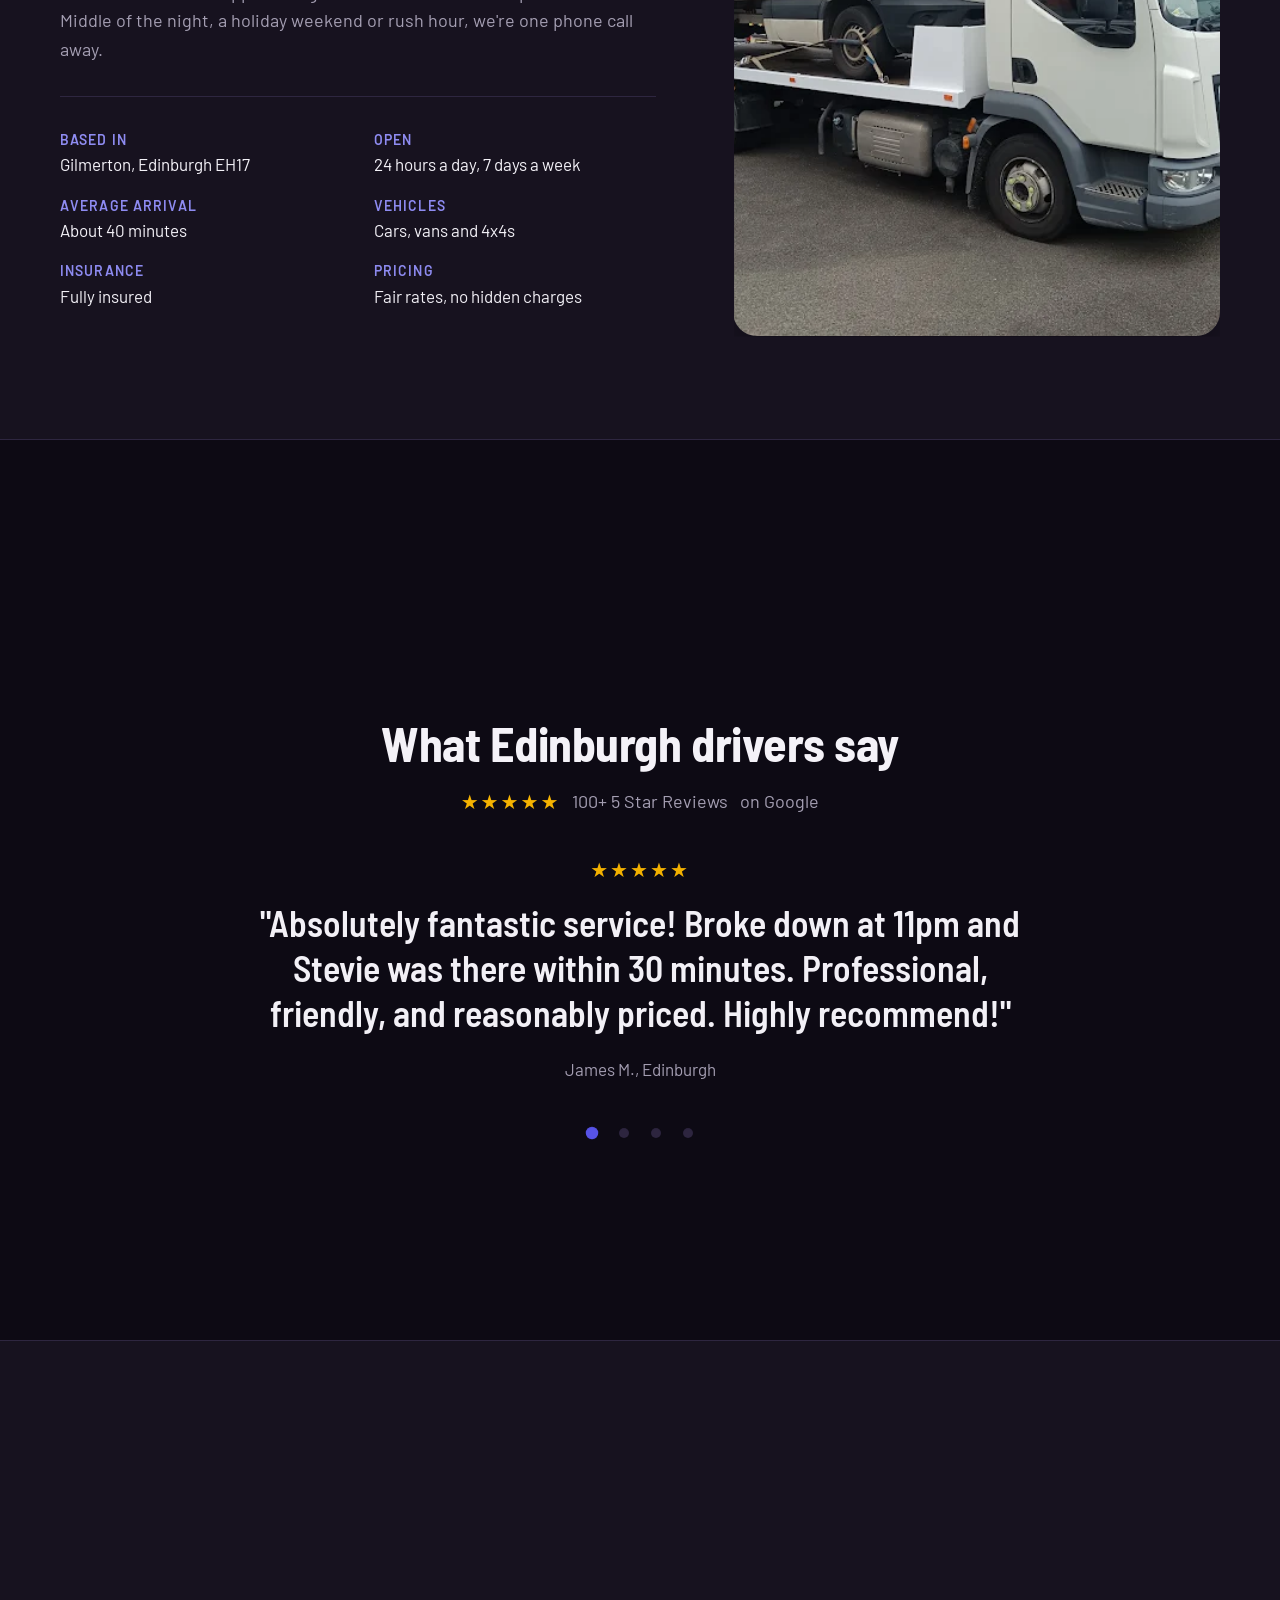
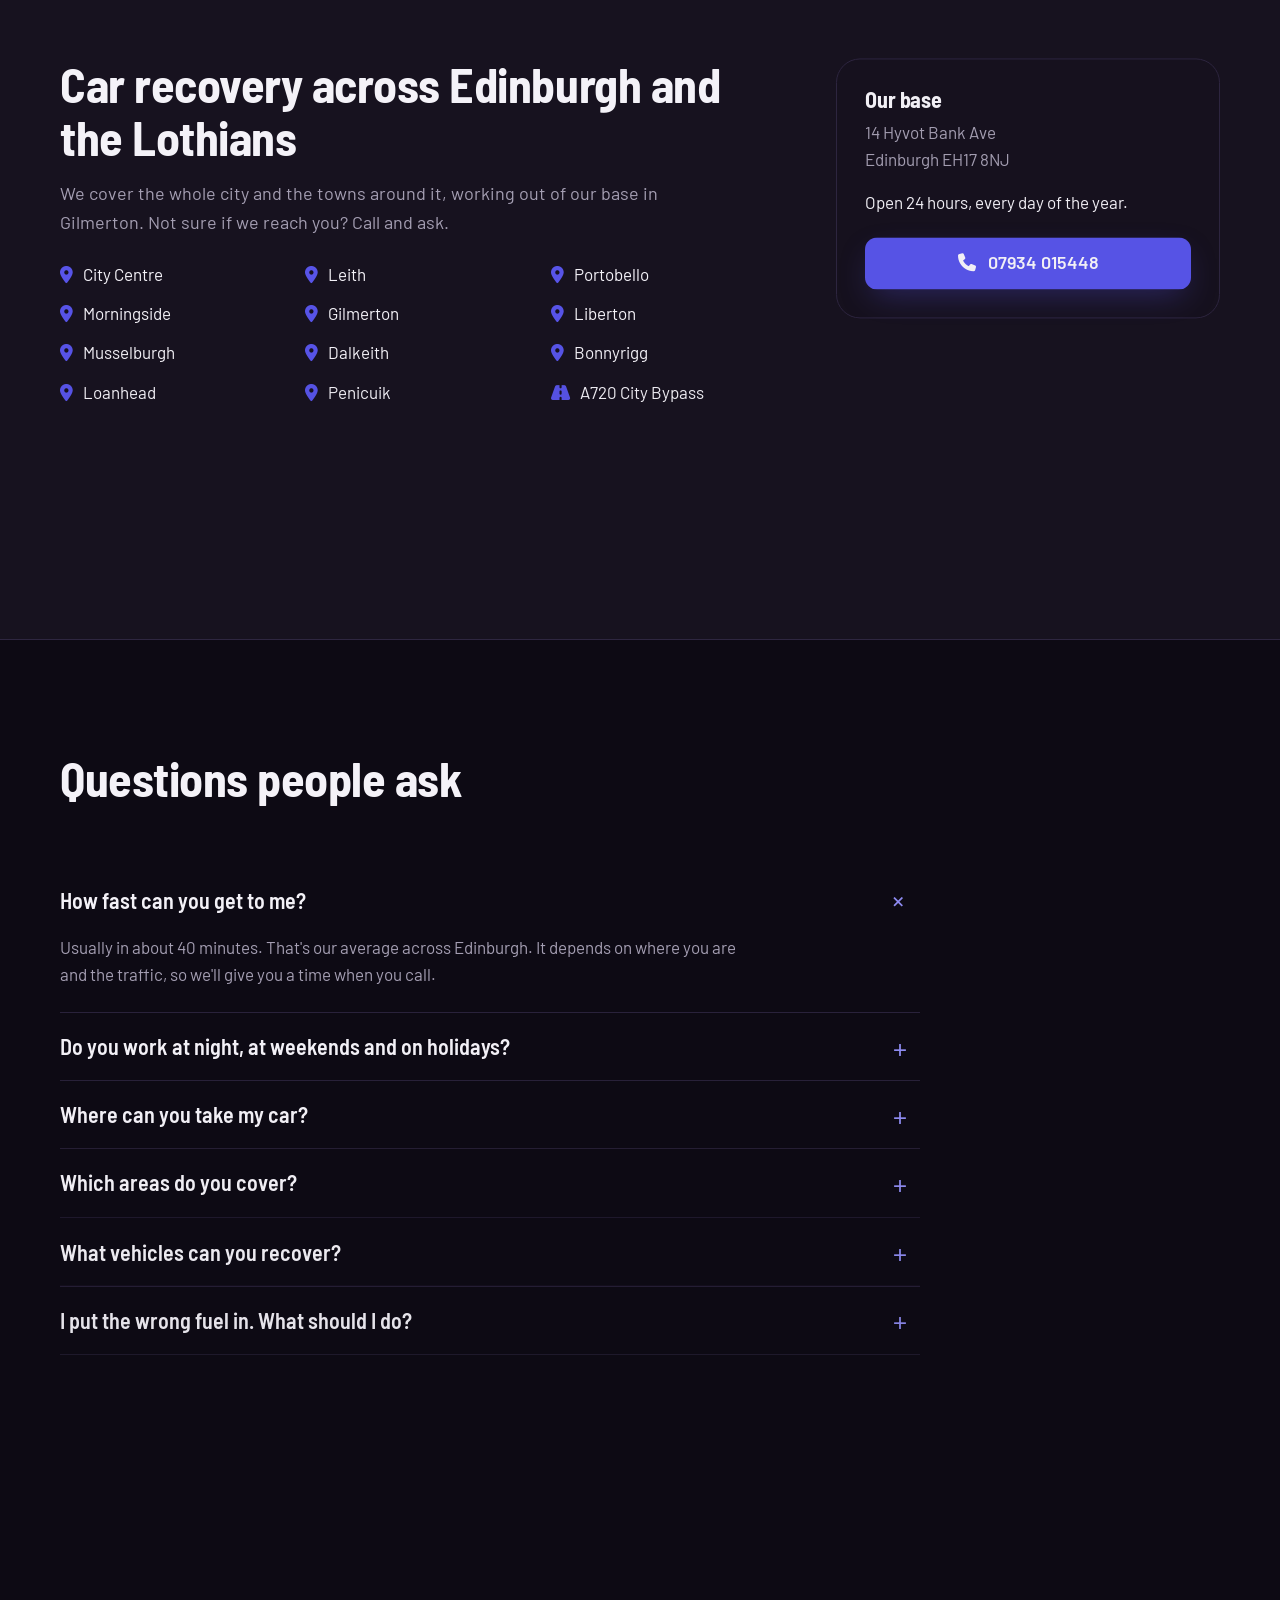
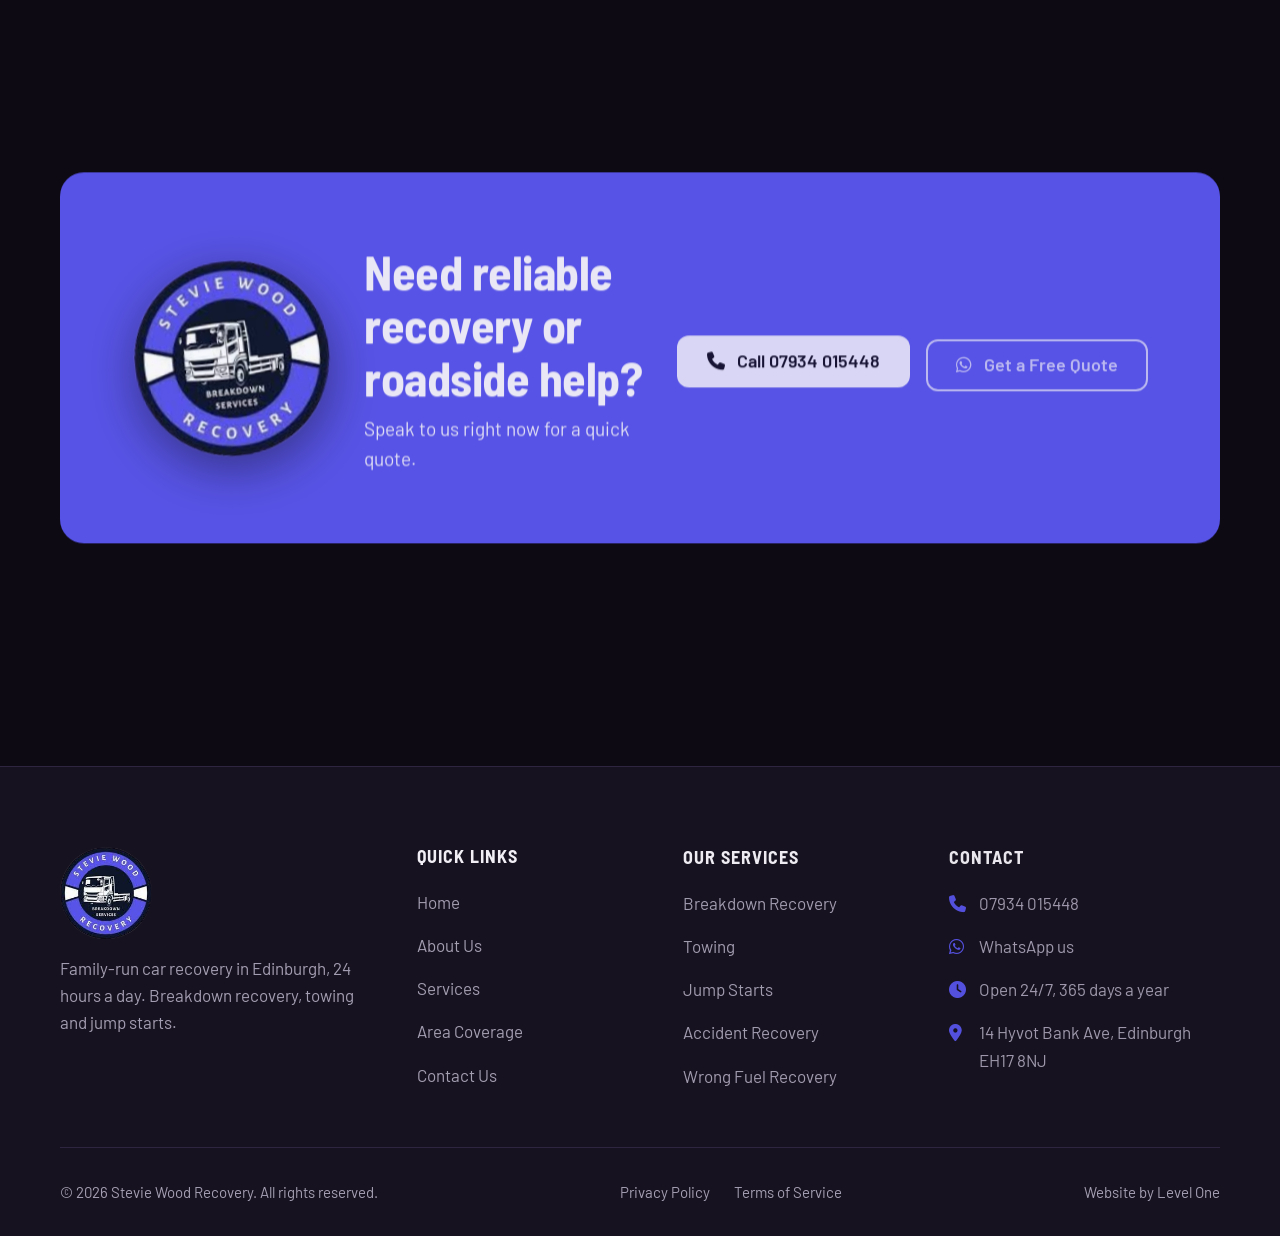
==== commit 247df0dc: "Apply SEO report items and add logo favicon - Title, meta description, og tags rewritten around 'Car" ====
--- a/index.html
+++ b/index.html
@@ -3,29 +3,44 @@
 <head>
     <meta charset="UTF-8">
     <meta name="viewport" content="width=device-width, initial-scale=1.0">
-    <title>24/7 Vehicle Recovery Edinburgh | Breakdown Recovery & Towing | Stevie Wood Recovery</title>
-    <meta name="description" content="Fast 24/7 breakdown recovery in Edinburgh. Local vehicle recovery, towing, jump starts & accident recovery. Average 40-minute response. Call 07934 015448 now.">
-    <meta name="keywords" content="vehicle recovery Edinburgh, breakdown recovery Edinburgh, car recovery Edinburgh, 24 hour recovery Edinburgh, towing service Edinburgh, roadside assistance Edinburgh">
+    <title>Car Recovery Edinburgh | 24/7 Towing &amp; Breakdown | Stevie Wood</title>
+    <meta name="description" content="Car recovery in Edinburgh and the Lothians, 24 hours a day. Family-run, around 40 minutes to reach you, 100+ 5 star Google reviews. Call 07934 015448.">
     <meta name="robots" content="index, follow">
     <meta name="author" content="Stevie Wood Recovery">
     <link rel="canonical" href="https://steviewoodrecovery.com/">
-    
+
+    <!-- Icons -->
+    <link rel="icon" href="/favicon.ico" sizes="any">
+    <link rel="icon" type="image/png" sizes="32x32" href="/public/images/brand/favicon-32.png">
+    <link rel="apple-touch-icon" href="/apple-touch-icon.png">
+    <link rel="manifest" href="/site.webmanifest">
+    <meta name="theme-color" content="#0d0a14">
+
     <!-- Open Graph / Social Media -->
     <meta property="og:type" content="website">
-    <meta property="og:title" content="24/7 Vehicle Recovery Edinburgh | Stevie Wood Recovery">
-    <meta property="og:description" content="Fast 24/7 breakdown recovery in Edinburgh. Local vehicle recovery, towing, jump starts & accident recovery. Average 40-minute response.">
+    <meta property="og:site_name" content="Stevie Wood Recovery">
+    <meta property="og:locale" content="en_GB">
+    <meta property="og:title" content="Car Recovery Edinburgh, 24/7 | Stevie Wood Recovery">
+    <meta property="og:description" content="Family-run car recovery in Edinburgh and the Lothians, 24 hours a day. Average arrival around 40 minutes.">
     <meta property="og:url" content="https://steviewoodrecovery.com/">
-    
-    <!-- Local Business Schema Markup -->
+    <meta property="og:image" content="https://steviewoodrecovery.com/public/images/social/og-image-1200x630.jpg">
+    <meta property="og:image:width" content="1200">
+    <meta property="og:image:height" content="630">
+    <meta property="og:image:alt" content="Stevie Wood Recovery truck carrying a Porsche at sunset">
+    <meta name="twitter:card" content="summary_large_image">
+
+    <!-- Business details for search engines -->
     <script type="application/ld+json">
-    {
+{
         "@context": "https://schema.org",
-        "@type": "LocalBusiness",
+        "@type": "AutomotiveBusiness",
+        "@id": "https://steviewoodrecovery.com/#business",
         "name": "Stevie Wood Recovery",
-        "description": "24/7 vehicle recovery and breakdown assistance in Edinburgh",
+        "description": "Family-run car recovery in Edinburgh and the Lothians, 24 hours a day. Breakdowns, towing, jump starts, accidents and wrong fuel.",
         "url": "https://steviewoodrecovery.com/",
-        "telephone": "07934015448",
-        "email": "info@steviewoodrecovery.co.uk",
+        "telephone": "+447934015448",
+        "logo": "https://steviewoodrecovery.com/public/images/brand/logo.png",
+        "image": "https://steviewoodrecovery.com/public/images/hero/hero-recovery-truck-sunset.jpg",
         "address": {
             "@type": "PostalAddress",
             "streetAddress": "14 Hyvot Bank Ave",
@@ -40,22 +55,195 @@
         },
         "openingHoursSpecification": {
             "@type": "OpeningHoursSpecification",
-            "dayOfWeek": ["Monday", "Tuesday", "Wednesday", "Thursday", "Friday", "Saturday", "Sunday"],
+            "dayOfWeek": [
+                "Monday",
+                "Tuesday",
+                "Wednesday",
+                "Thursday",
+                "Friday",
+                "Saturday",
+                "Sunday"
+            ],
             "opens": "00:00",
             "closes": "23:59"
         },
-        "areaServed": {
-            "@type": "City",
-            "name": "Edinburgh"
-        },
-        "priceRange": "££"
+        "areaServed": [
+            {
+                "@type": "City",
+                "name": "Edinburgh"
+            },
+            {
+                "@type": "City",
+                "name": "Musselburgh"
+            },
+            {
+                "@type": "City",
+                "name": "Dalkeith"
+            },
+            {
+                "@type": "City",
+                "name": "Bonnyrigg"
+            },
+            {
+                "@type": "City",
+                "name": "Loanhead"
+            },
+            {
+                "@type": "City",
+                "name": "Penicuik"
+            },
+            {
+                "@type": "AdministrativeArea",
+                "name": "Midlothian"
+            },
+            {
+                "@type": "AdministrativeArea",
+                "name": "East Lothian"
+            },
+            {
+                "@type": "AdministrativeArea",
+                "name": "West Lothian"
+            }
+        ],
+        "priceRange": "££",
+        "hasOfferCatalog": {
+            "@type": "OfferCatalog",
+            "name": "Recovery services",
+            "itemListElement": [
+                {
+                    "@type": "Offer",
+                    "itemOffered": {
+                        "@type": "Service",
+                        "name": "Breakdown recovery",
+                        "areaServed": {
+                            "@type": "City",
+                            "name": "Edinburgh"
+                        }
+                    }
+                },
+                {
+                    "@type": "Offer",
+                    "itemOffered": {
+                        "@type": "Service",
+                        "name": "Towing",
+                        "areaServed": {
+                            "@type": "City",
+                            "name": "Edinburgh"
+                        }
+                    }
+                },
+                {
+                    "@type": "Offer",
+                    "itemOffered": {
+                        "@type": "Service",
+                        "name": "Jump starts",
+                        "areaServed": {
+                            "@type": "City",
+                            "name": "Edinburgh"
+                        }
+                    }
+                },
+                {
+                    "@type": "Offer",
+                    "itemOffered": {
+                        "@type": "Service",
+                        "name": "Accident recovery",
+                        "areaServed": {
+                            "@type": "City",
+                            "name": "Edinburgh"
+                        }
+                    }
+                },
+                {
+                    "@type": "Offer",
+                    "itemOffered": {
+                        "@type": "Service",
+                        "name": "Wrong fuel recovery",
+                        "areaServed": {
+                            "@type": "City",
+                            "name": "Edinburgh"
+                        }
+                    }
+                },
+                {
+                    "@type": "Offer",
+                    "itemOffered": {
+                        "@type": "Service",
+                        "name": "24 hour emergency recovery",
+                        "areaServed": {
+                            "@type": "City",
+                            "name": "Edinburgh"
+                        }
+                    }
+                }
+            ]
+        }
     }
     </script>
-    
+
+    <!-- Frequently asked questions (matches the FAQ section word for word) -->
+    <script type="application/ld+json">
+{
+        "@context": "https://schema.org",
+        "@type": "FAQPage",
+        "mainEntity": [
+            {
+                "@type": "Question",
+                "name": "How fast can you get to me?",
+                "acceptedAnswer": {
+                    "@type": "Answer",
+                    "text": "Usually in about 40 minutes. That's our average across Edinburgh. It depends on where you are and the traffic, so we'll give you a time when you call."
+                }
+            },
+            {
+                "@type": "Question",
+                "name": "Do you work at night, at weekends and on holidays?",
+                "acceptedAnswer": {
+                    "@type": "Answer",
+                    "text": "Yes. We run 24 hours a day, 7 days a week, including Christmas and New Year."
+                }
+            },
+            {
+                "@type": "Question",
+                "name": "Where can you take my car?",
+                "acceptedAnswer": {
+                    "@type": "Answer",
+                    "text": "Wherever you need it to go: your home, your local garage, a dealer, or another address you choose."
+                }
+            },
+            {
+                "@type": "Question",
+                "name": "Which areas do you cover?",
+                "acceptedAnswer": {
+                    "@type": "Answer",
+                    "text": "All of Edinburgh and the Lothians, including Leith, Portobello, Morningside, Musselburgh, Dalkeith, Bonnyrigg, Loanhead and Penicuik."
+                }
+            },
+            {
+                "@type": "Question",
+                "name": "What vehicles can you recover?",
+                "acceptedAnswer": {
+                    "@type": "Answer",
+                    "text": "Cars, vans and 4x4s. Our photos show everything from a Porsche to a Luton box van."
+                }
+            },
+            {
+                "@type": "Question",
+                "name": "I put the wrong fuel in. What should I do?",
+                "acceptedAnswer": {
+                    "@type": "Answer",
+                    "text": "Don't start the engine, or switch it off if it's running. Then call us on 07934 015448. We drain the fuel and recover the vehicle anywhere in Edinburgh."
+                }
+            }
+        ]
+    }
+    </script>
+
     <link rel="preconnect" href="https://fonts.googleapis.com">
     <link rel="preconnect" href="https://fonts.gstatic.com" crossorigin>
     <link href="https://fonts.googleapis.com/css2?family=Barlow+Semi+Condensed:wght@600;700&family=Barlow:wght@400;500;600&display=swap" rel="stylesheet">
-    <link rel="stylesheet" href="https://cdnjs.cloudflare.com/ajax/libs/font-awesome/6.4.0/css/all.min.css">
+    <link rel="stylesheet" href="https://cdnjs.cloudflare.com/ajax/libs/font-awesome/6.4.0/css/all.min.css" media="print" onload="this.media='all'">
+    <noscript><link rel="stylesheet" href="https://cdnjs.cloudflare.com/ajax/libs/font-awesome/6.4.0/css/all.min.css"></noscript>
     <link rel="preload" as="image" href="public/images/hero/hero-recovery-truck-sunset.webp" media="(min-width: 769px)" fetchpriority="high">
     <link rel="preload" as="image" href="public/images/hero/hero-recovery-truck-sunset-mobile.webp" media="(max-width: 768px)" fetchpriority="high">
     <link rel="stylesheet" href="css/base.css">
@@ -125,7 +313,7 @@
                 <picture class="hero-media">
                     <source media="(max-width: 768px)" srcset="public/images/hero/hero-recovery-truck-sunset-mobile.webp" type="image/webp">
                     <source srcset="public/images/hero/hero-recovery-truck-sunset.webp" type="image/webp">
-                    <img src="public/images/hero/hero-recovery-truck-sunset.jpg" alt="Stevie Wood Recovery truck carrying a Porsche on the road at sunset" width="2000" height="1116" fetchpriority="high">
+                    <img src="public/images/hero/hero-recovery-truck-sunset.jpg" alt="Stevie Wood Recovery truck carrying a Porsche, car recovery in Edinburgh at sunset" width="2000" height="1116" fetchpriority="high">
                 </picture>
                 <div class="hero-content">
                     <h1 class="hero-eyebrow">Car Recovery Edinburgh · 24/7</h1>
@@ -490,7 +678,7 @@
             <div class="footer-grid">
                 <div class="footer-brand">
                     <img src="public/images/brand/logo.png" alt="Stevie Wood Recovery logo" width="80" height="80" loading="lazy">
-                    <p>Edinburgh's family-run 24/7 breakdown recovery, towing and jump start service.</p>
+                    <p>Family-run car recovery in Edinburgh, 24 hours a day. Breakdown recovery, towing and jump starts.</p>
                     <!-- Social icons go here once Stevie sends his Facebook, Instagram and Google Business Profile links -->
                 </div>
                 <div class="footer-col">
@@ -548,7 +736,7 @@
             </button>
             <h2>Privacy Policy</h2>
             <div class="legal-popup-body" data-lenis-prevent>
-                <p><strong>Last updated:</strong> January 2024</p>
+                <p><strong>Last updated:</strong> October 2026</p>
                 
                 <h3>1. Information We Collect</h3>
                 <p>When you use our vehicle recovery services or contact us through our website, we may collect the following information:</p>
@@ -593,8 +781,7 @@
                 <p>If you have any questions about this Privacy Policy, please contact us at:</p>
                 <p>Stevie Wood Recovery<br>
                 14 Hyvot Bank Ave, Edinburgh EH17 8NJ<br>
-                Phone: 07934 015448<br>
-                Email: info@steviewoodrecovery.co.uk</p>
+                Phone: 07934 015448</p>
             </div>
         </div>
     </div>
@@ -607,7 +794,7 @@
             </button>
             <h2>Terms of Service</h2>
             <div class="legal-popup-body" data-lenis-prevent>
-                <p><strong>Last updated:</strong> January 2024</p>
+                <p><strong>Last updated:</strong> October 2026</p>
                 
                 <h3>1. Services</h3>
                 <p>Stevie Wood Recovery provides vehicle recovery, towing, and roadside assistance services in Edinburgh and the surrounding areas. Our services are available 24 hours a day, 7 days a week.</p>
@@ -657,8 +844,7 @@
                 <p>For any questions regarding these terms, please contact us:</p>
                 <p>Stevie Wood Recovery<br>
                 14 Hyvot Bank Ave, Edinburgh EH17 8NJ<br>
-                Phone: 07934 015448<br>
-                Email: info@steviewoodrecovery.co.uk</p>
+                Phone: 07934 015448</p>
             </div>
         </div>
     </div>
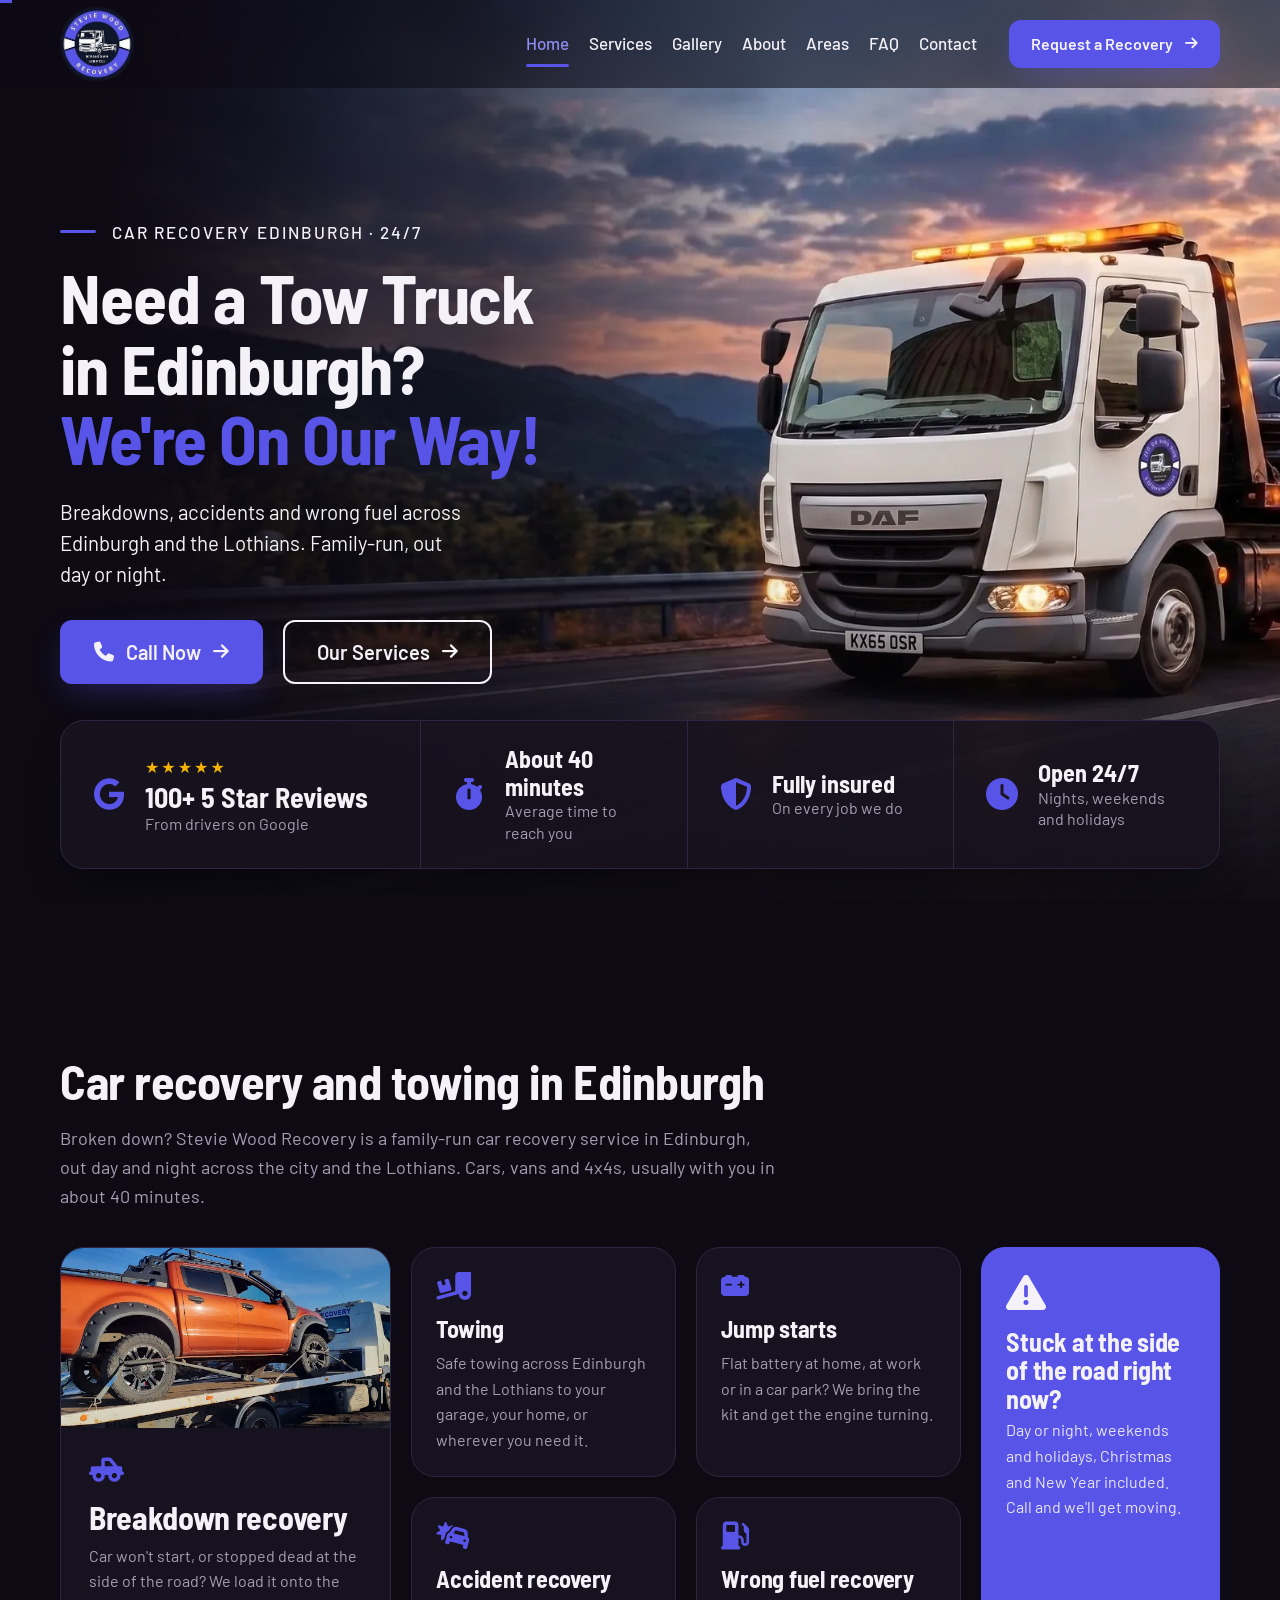
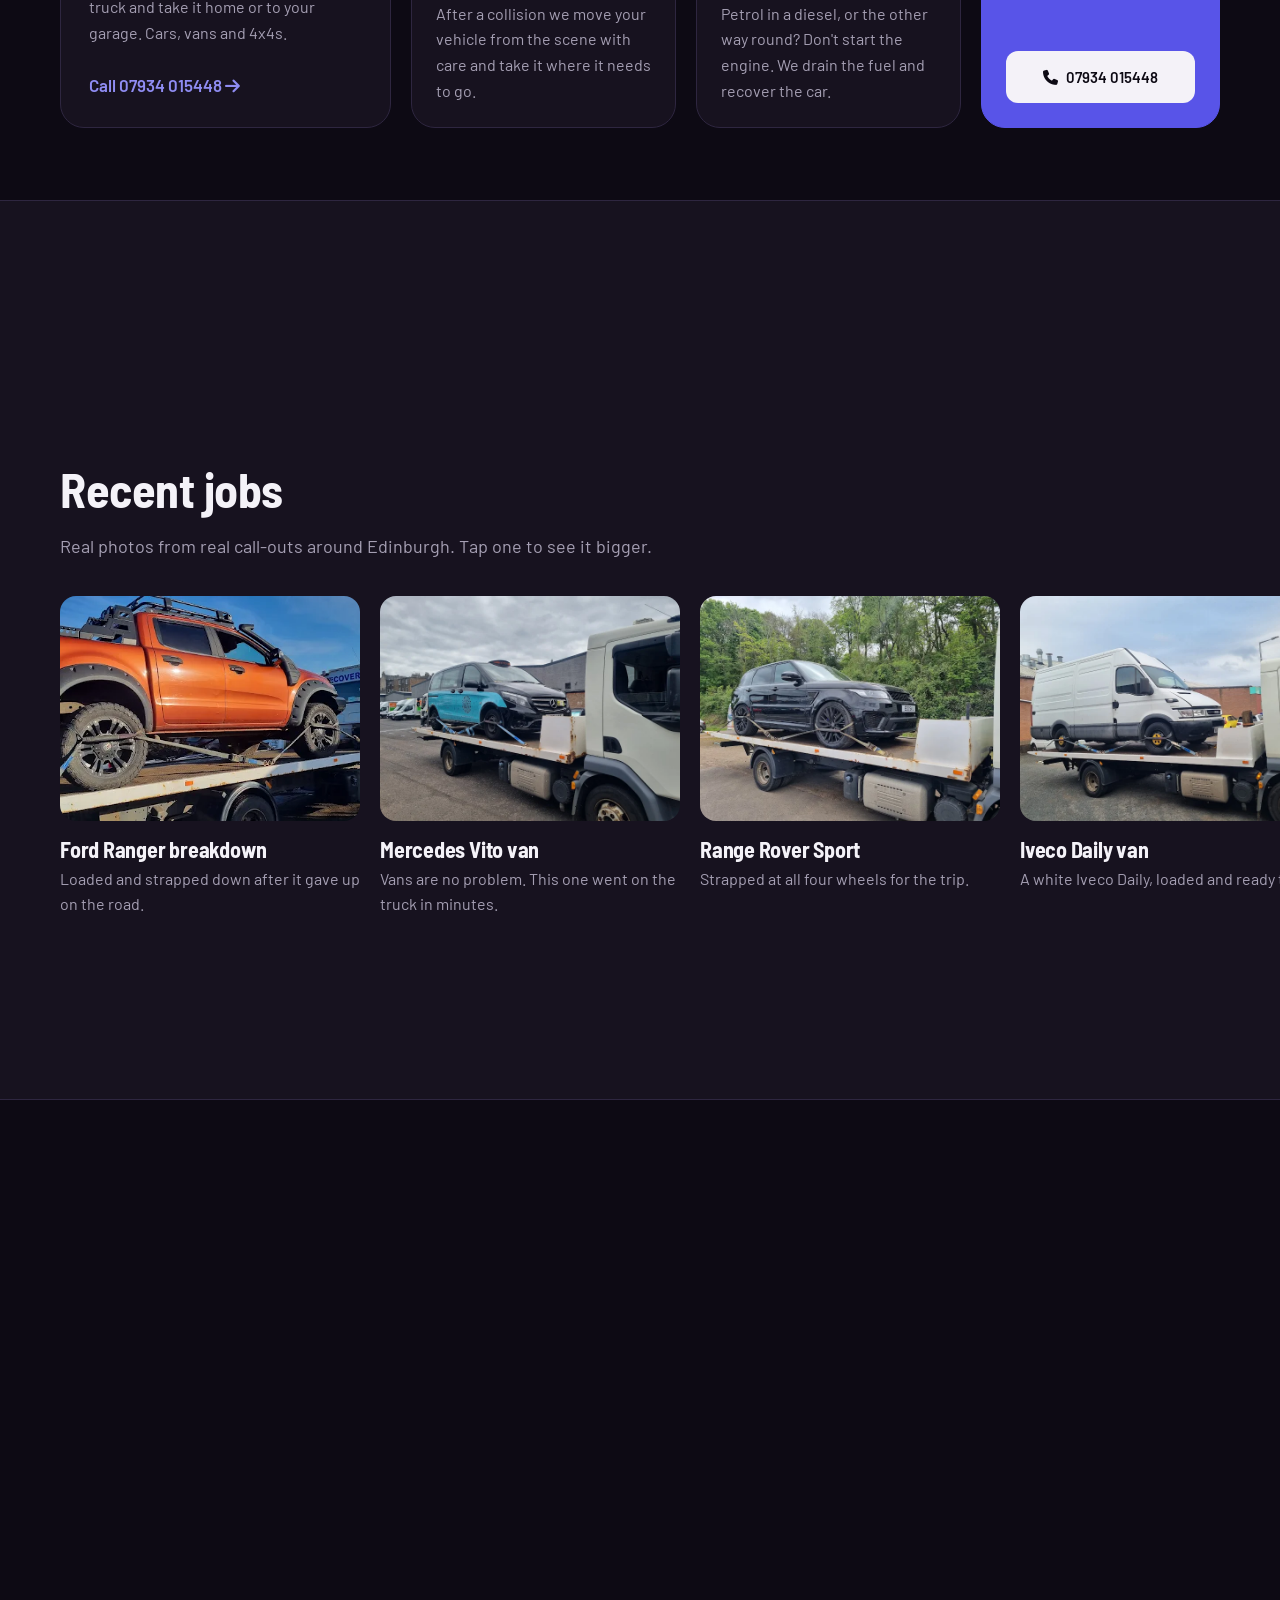
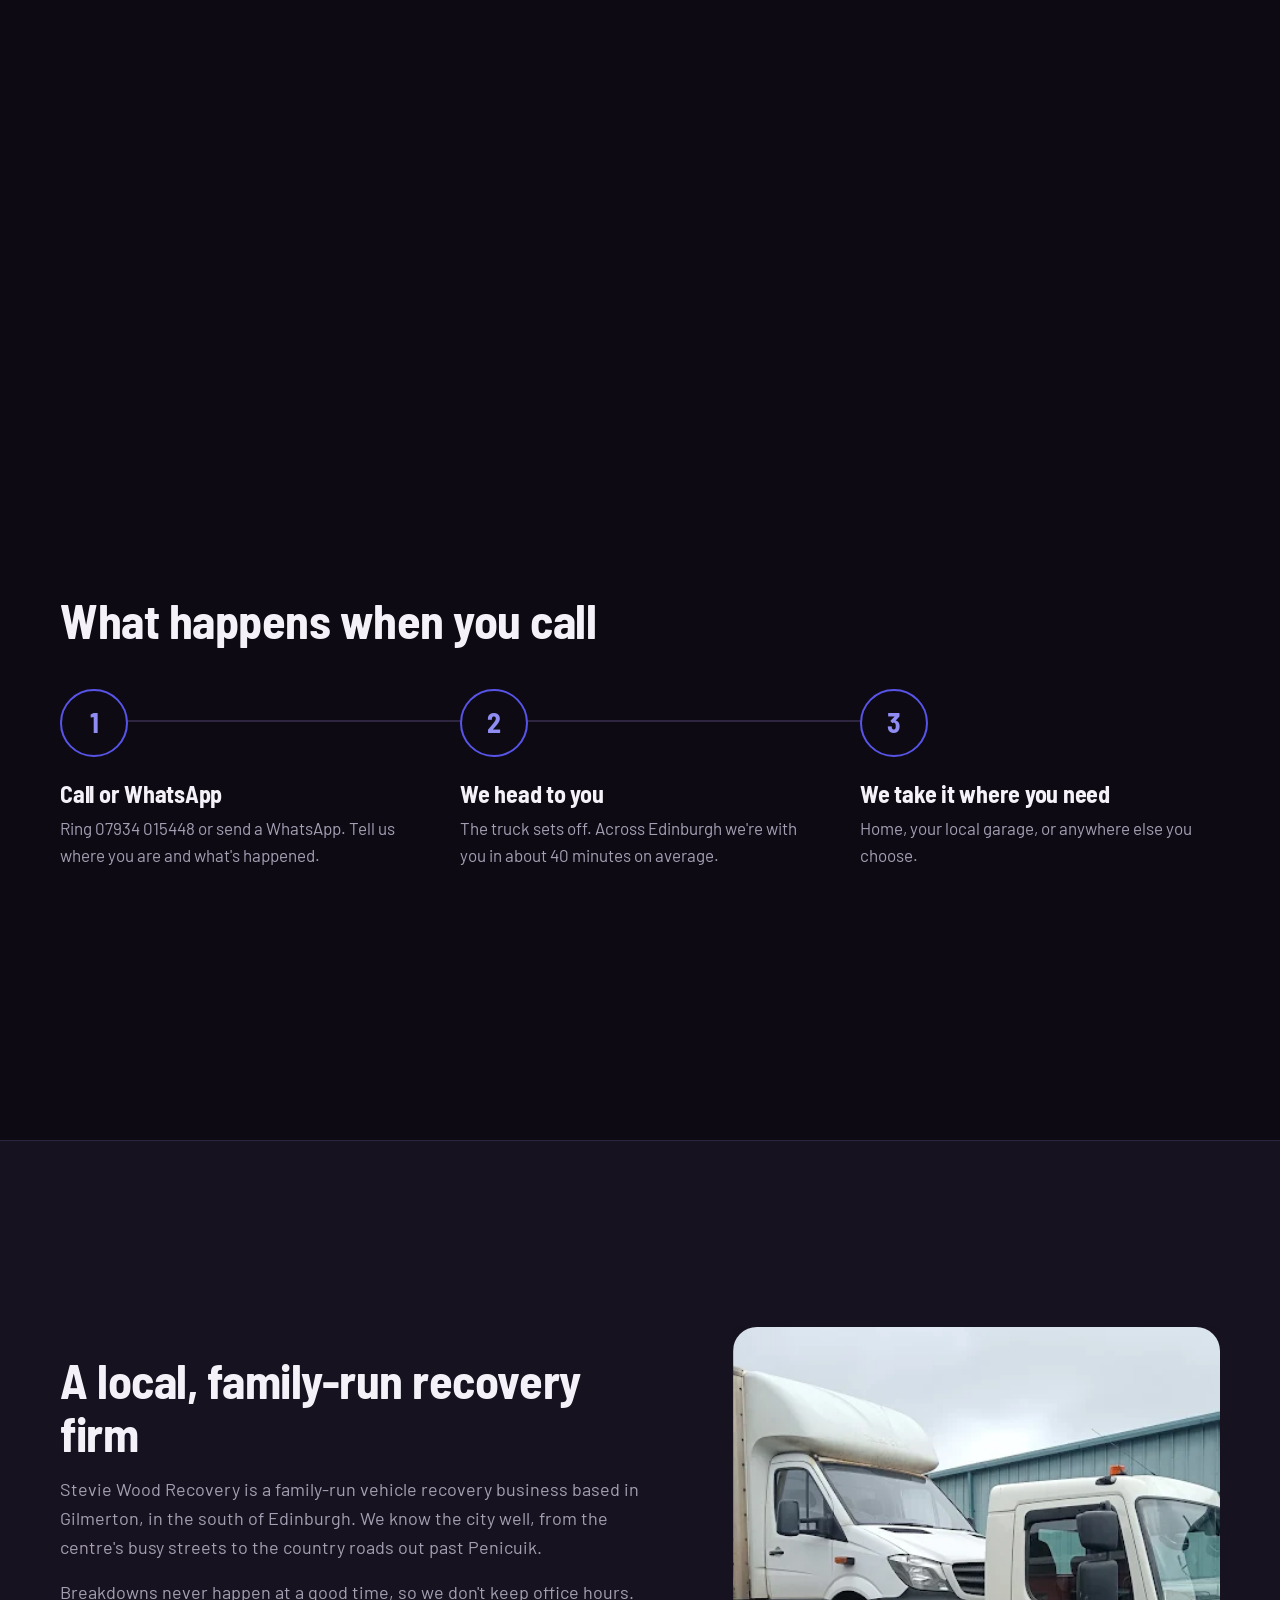
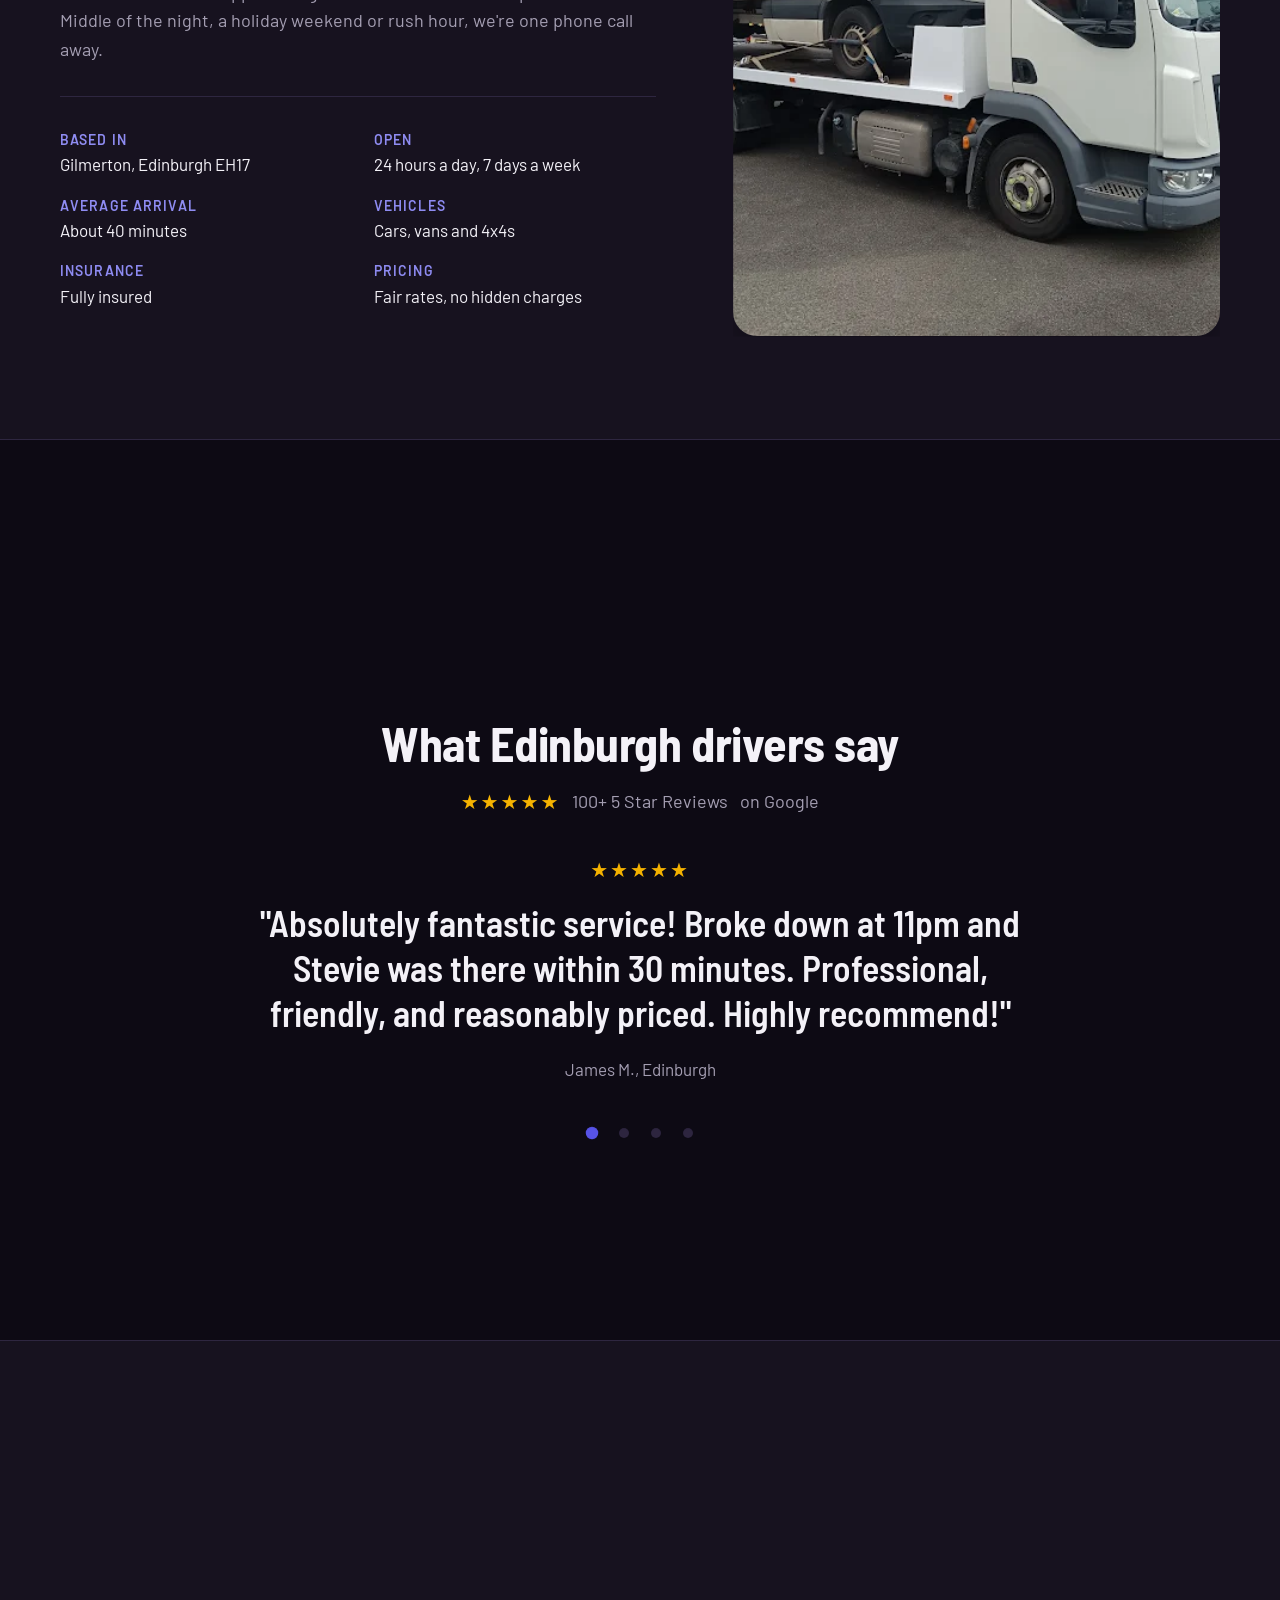
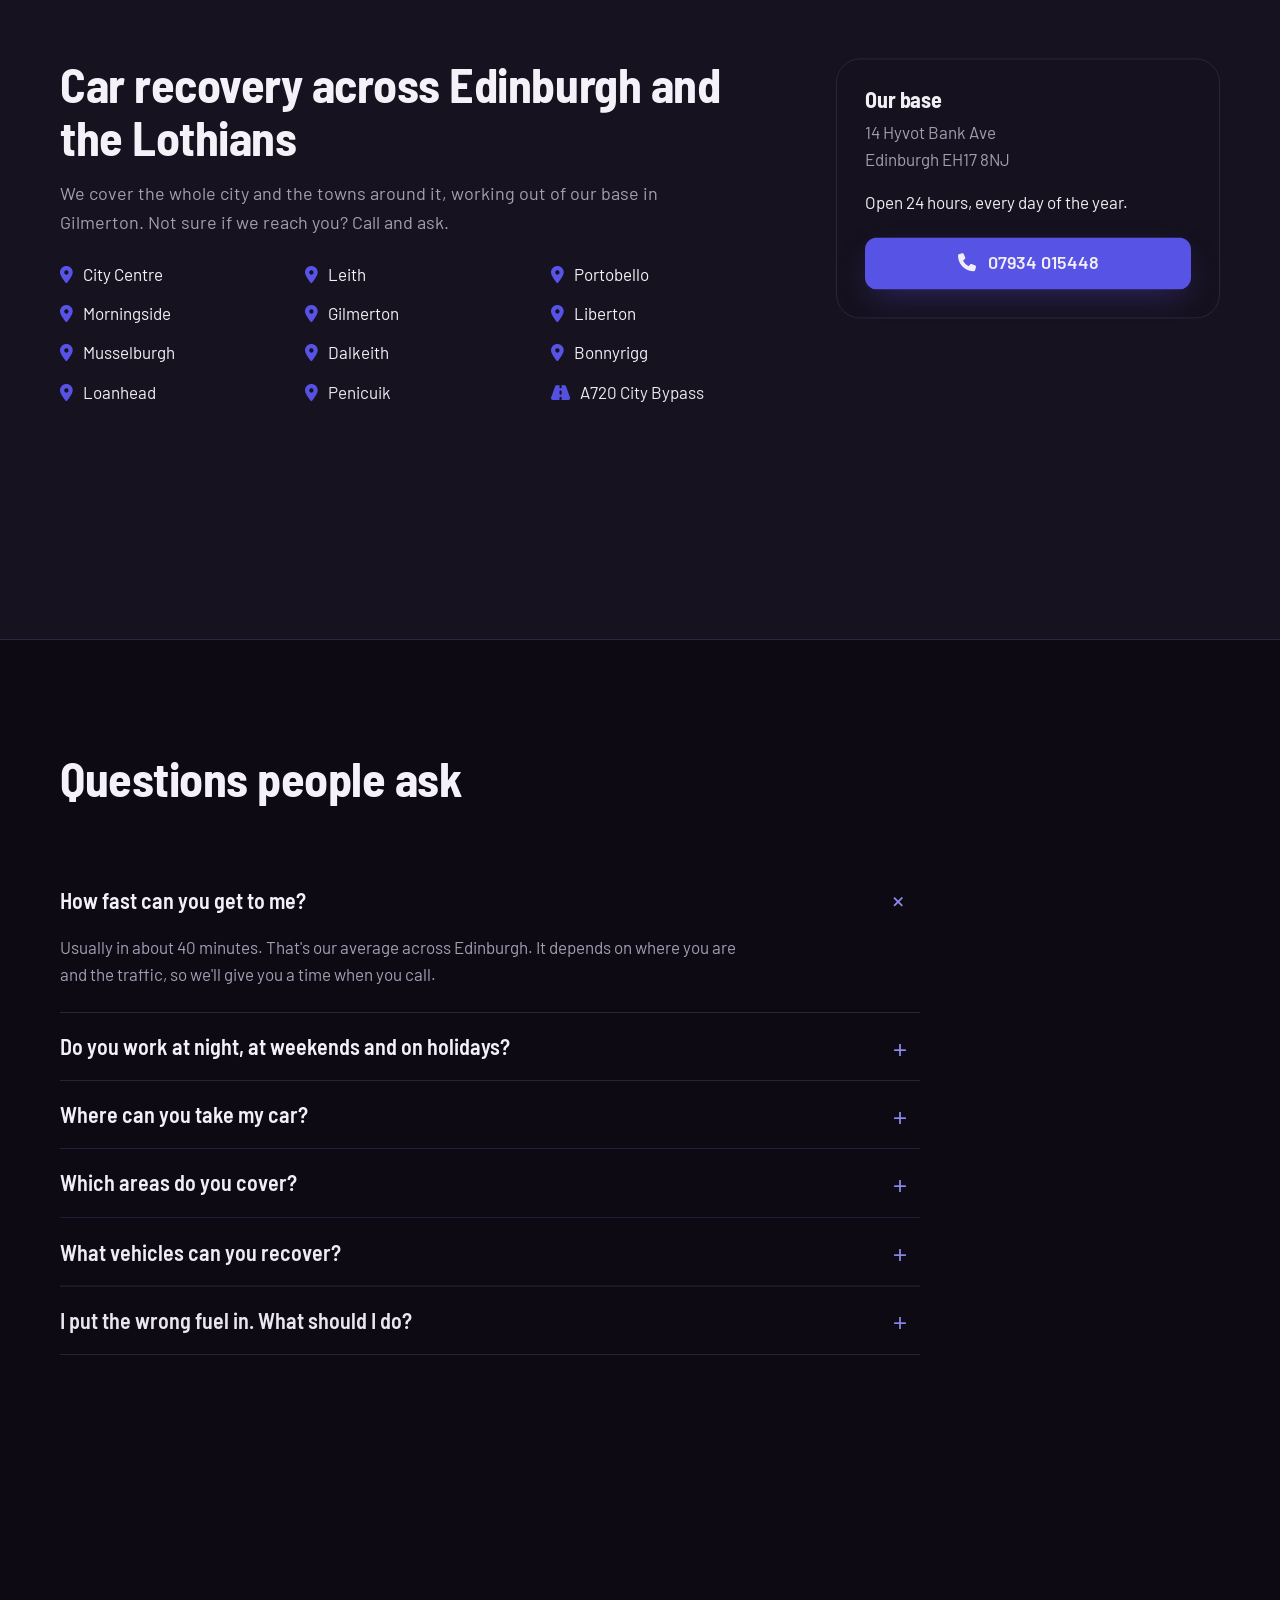
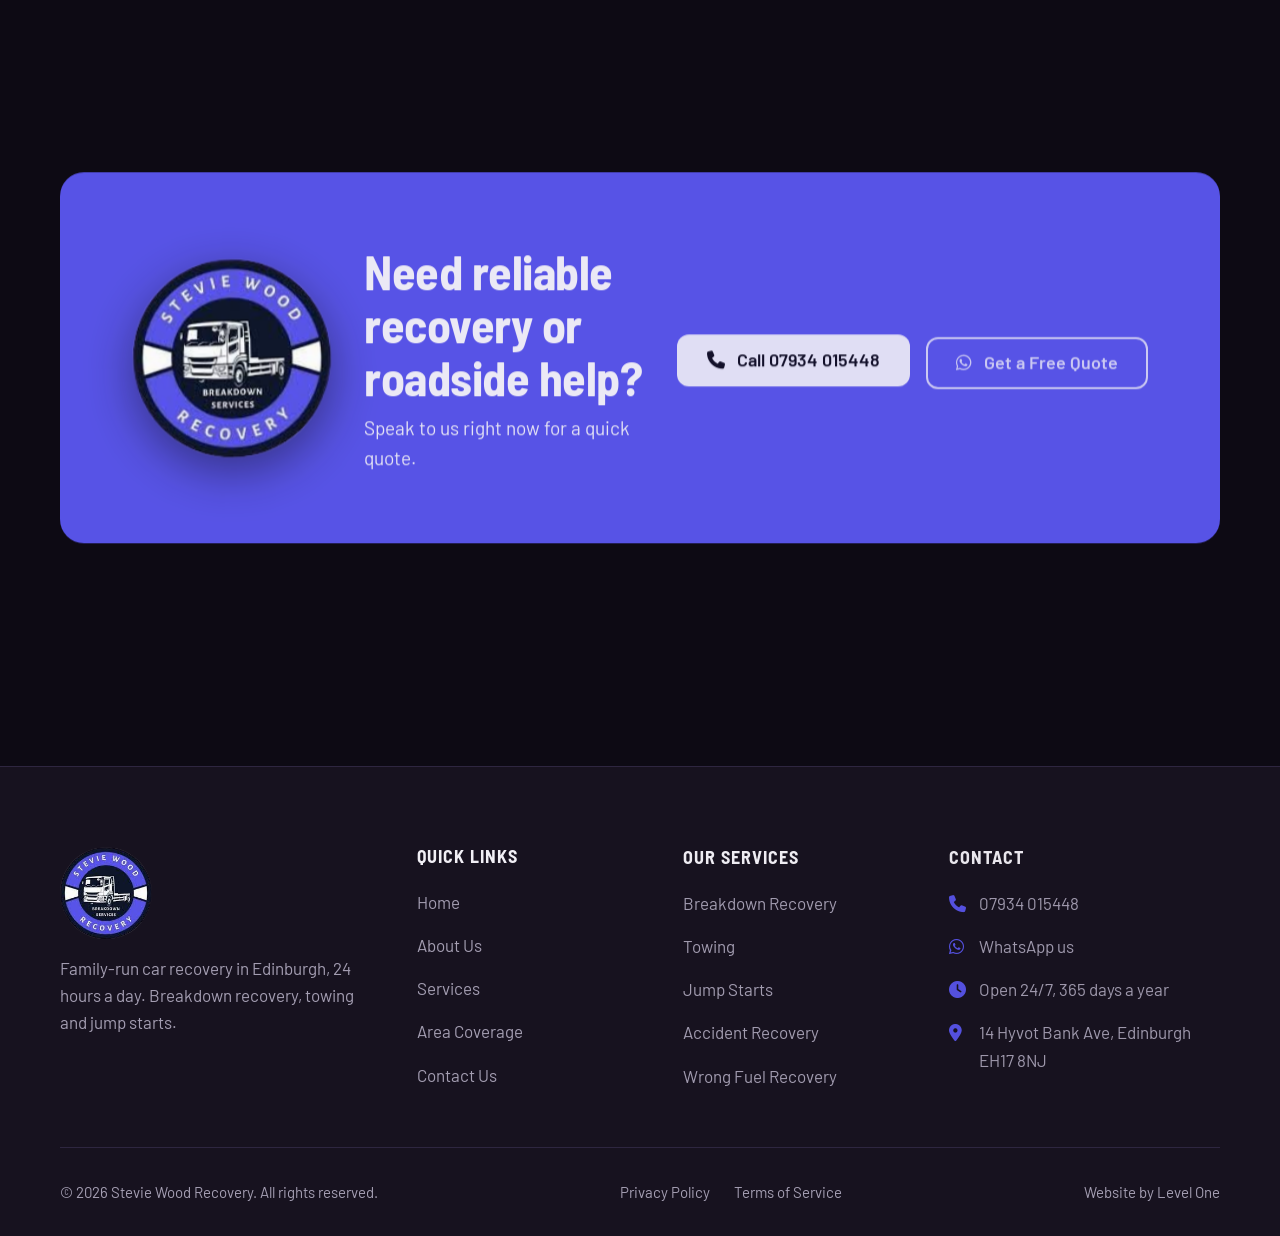
==== commit 7ed9a748: "Favicon sizes for Google search results; Business Profile wording - Add 48, 96 and 192px favicons at" ====
--- a/index.html
+++ b/index.html
@@ -11,6 +11,9 @@
 
     <!-- Icons -->
     <link rel="icon" href="/favicon.ico" sizes="any">
+    <link rel="icon" type="image/png" sizes="48x48" href="/favicon-48.png">
+    <link rel="icon" type="image/png" sizes="96x96" href="/favicon-96.png">
+    <link rel="icon" type="image/png" sizes="192x192" href="/favicon-192.png">
     <link rel="icon" type="image/png" sizes="32x32" href="/public/images/brand/favicon-32.png">
     <link rel="apple-touch-icon" href="/apple-touch-icon.png">
     <link rel="manifest" href="/site.webmanifest">
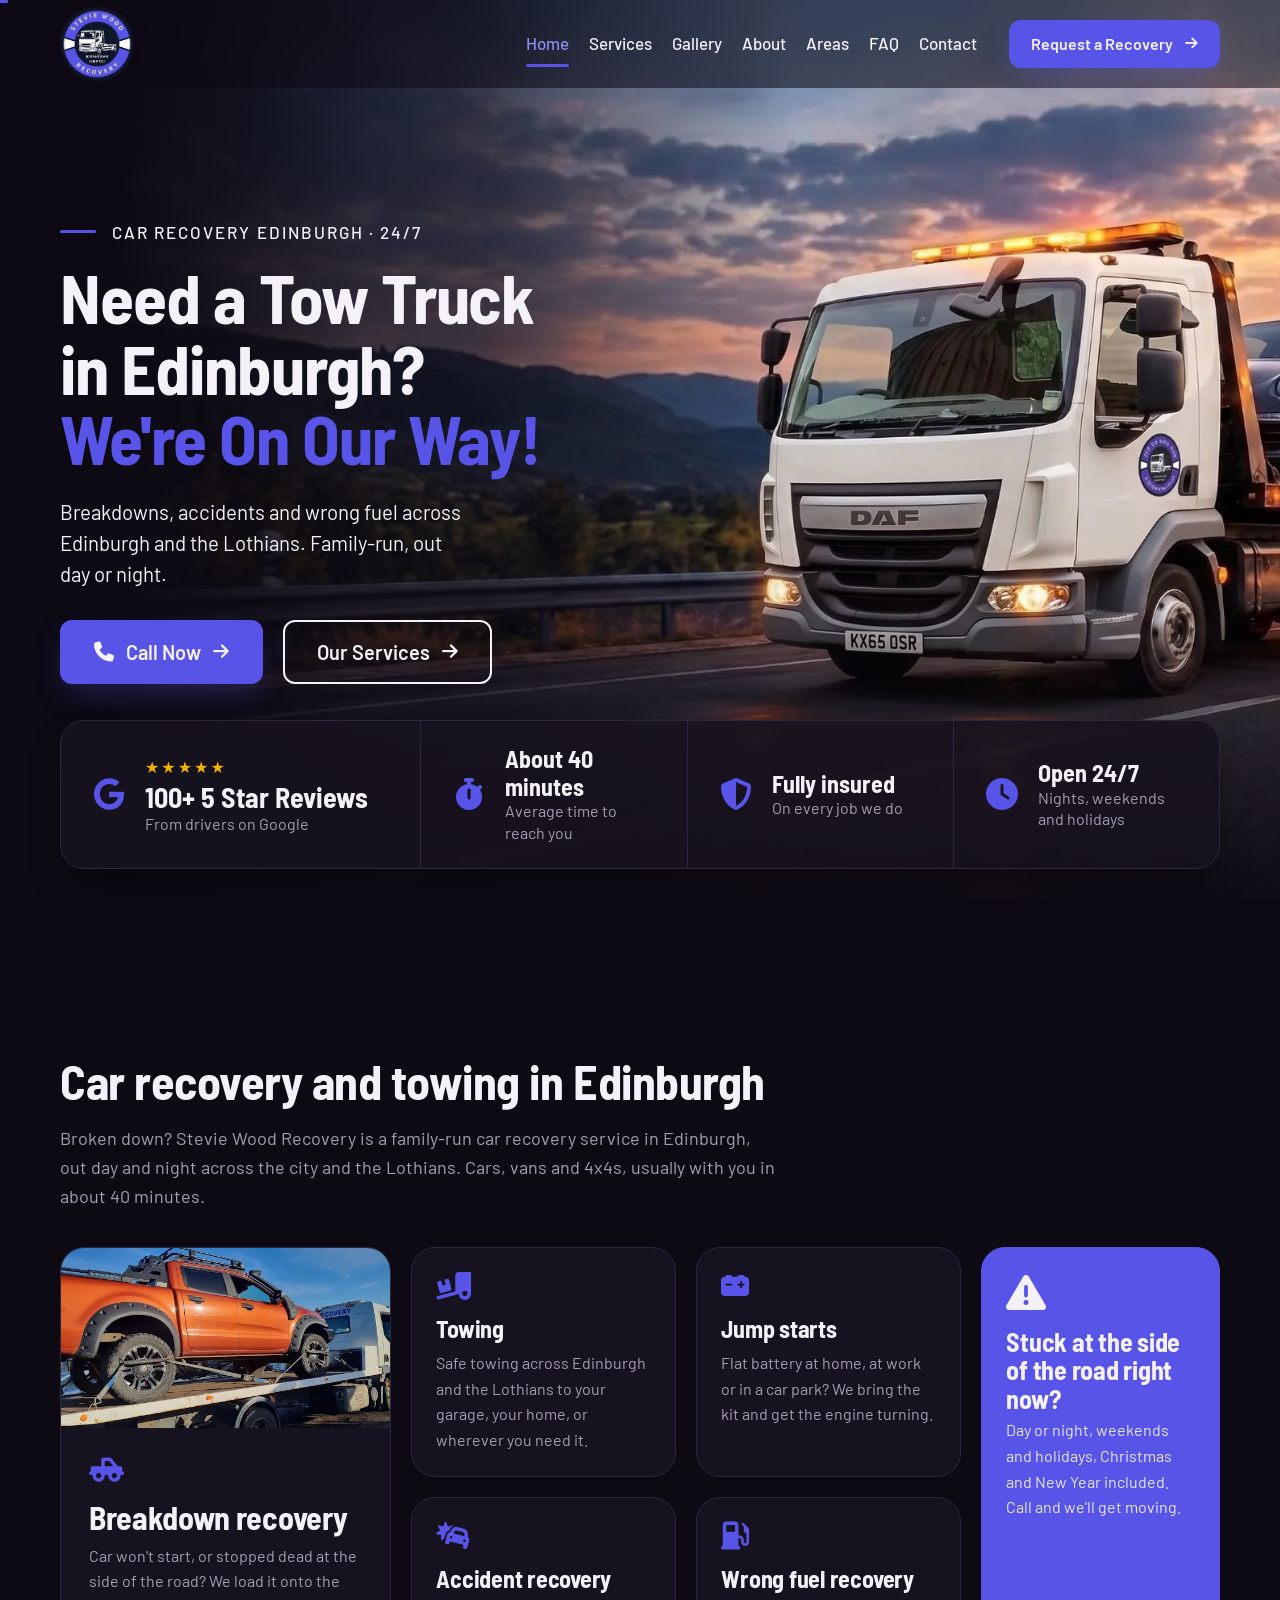
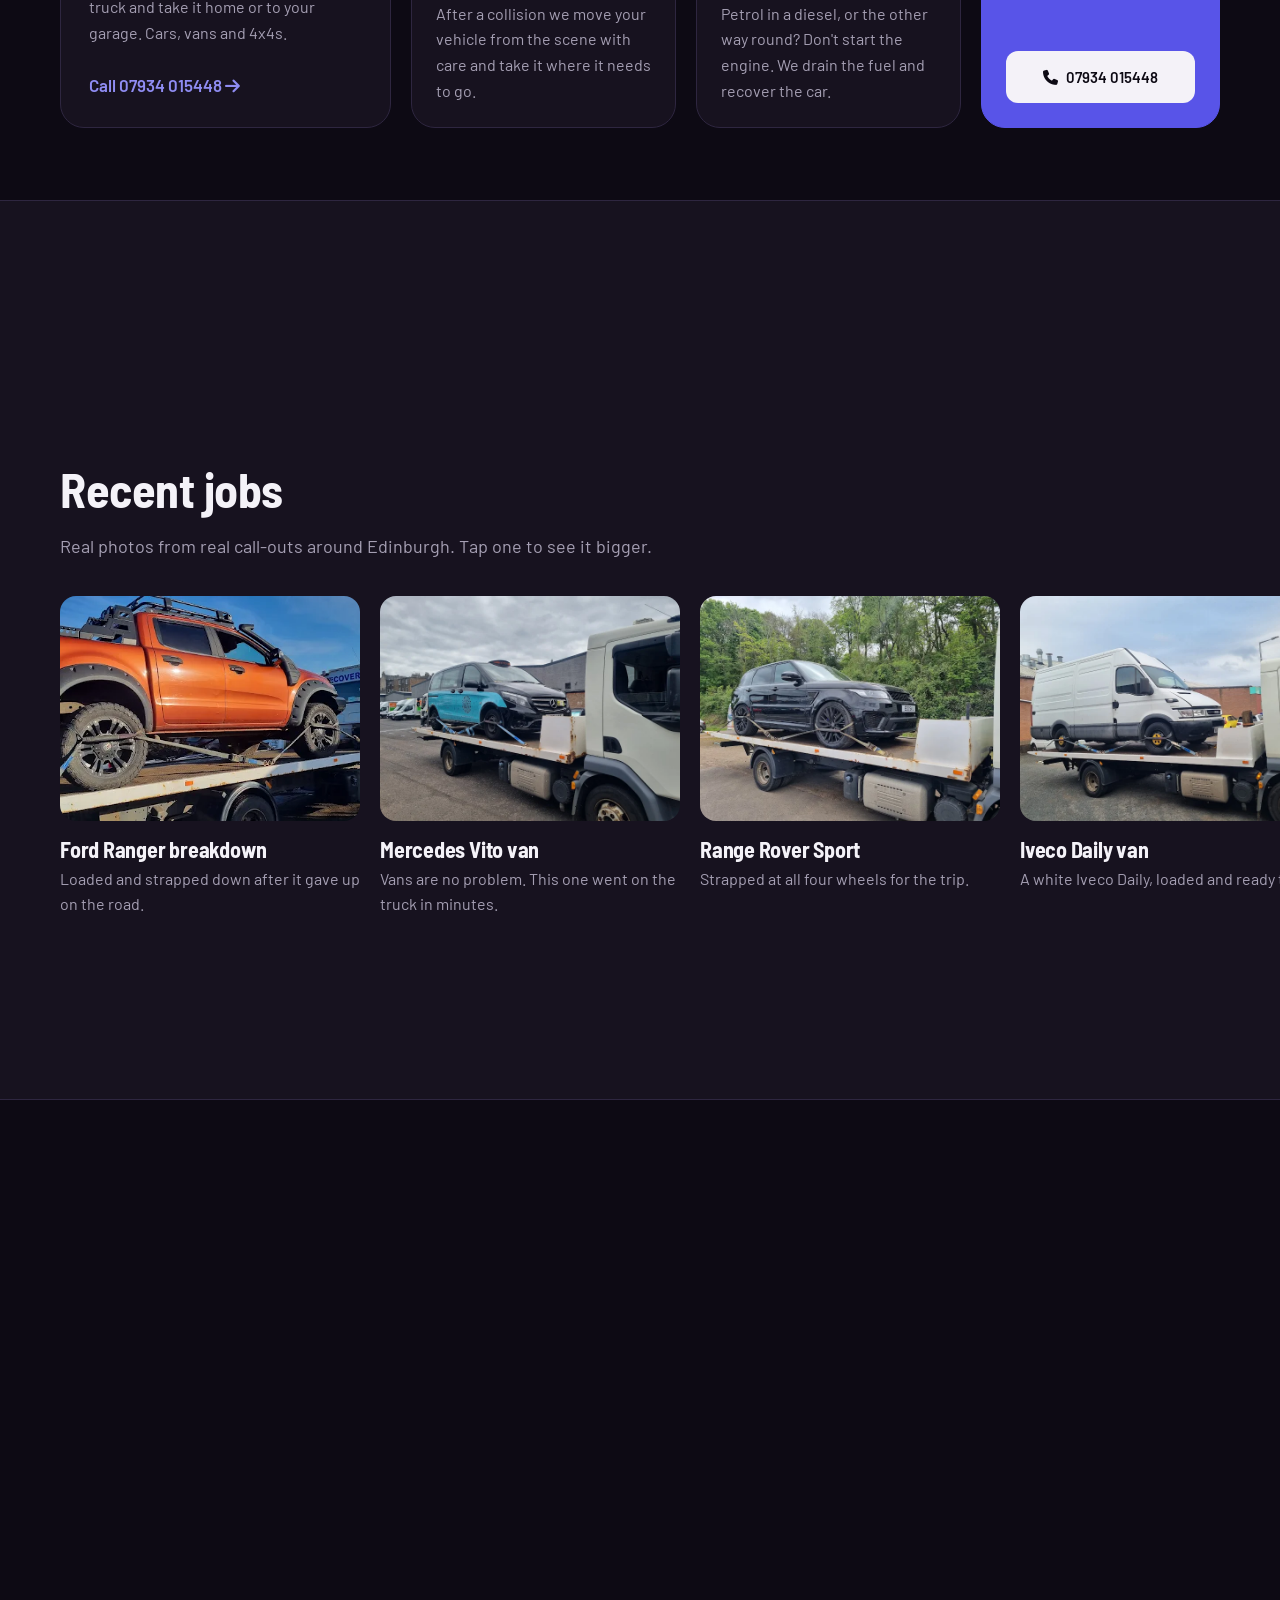
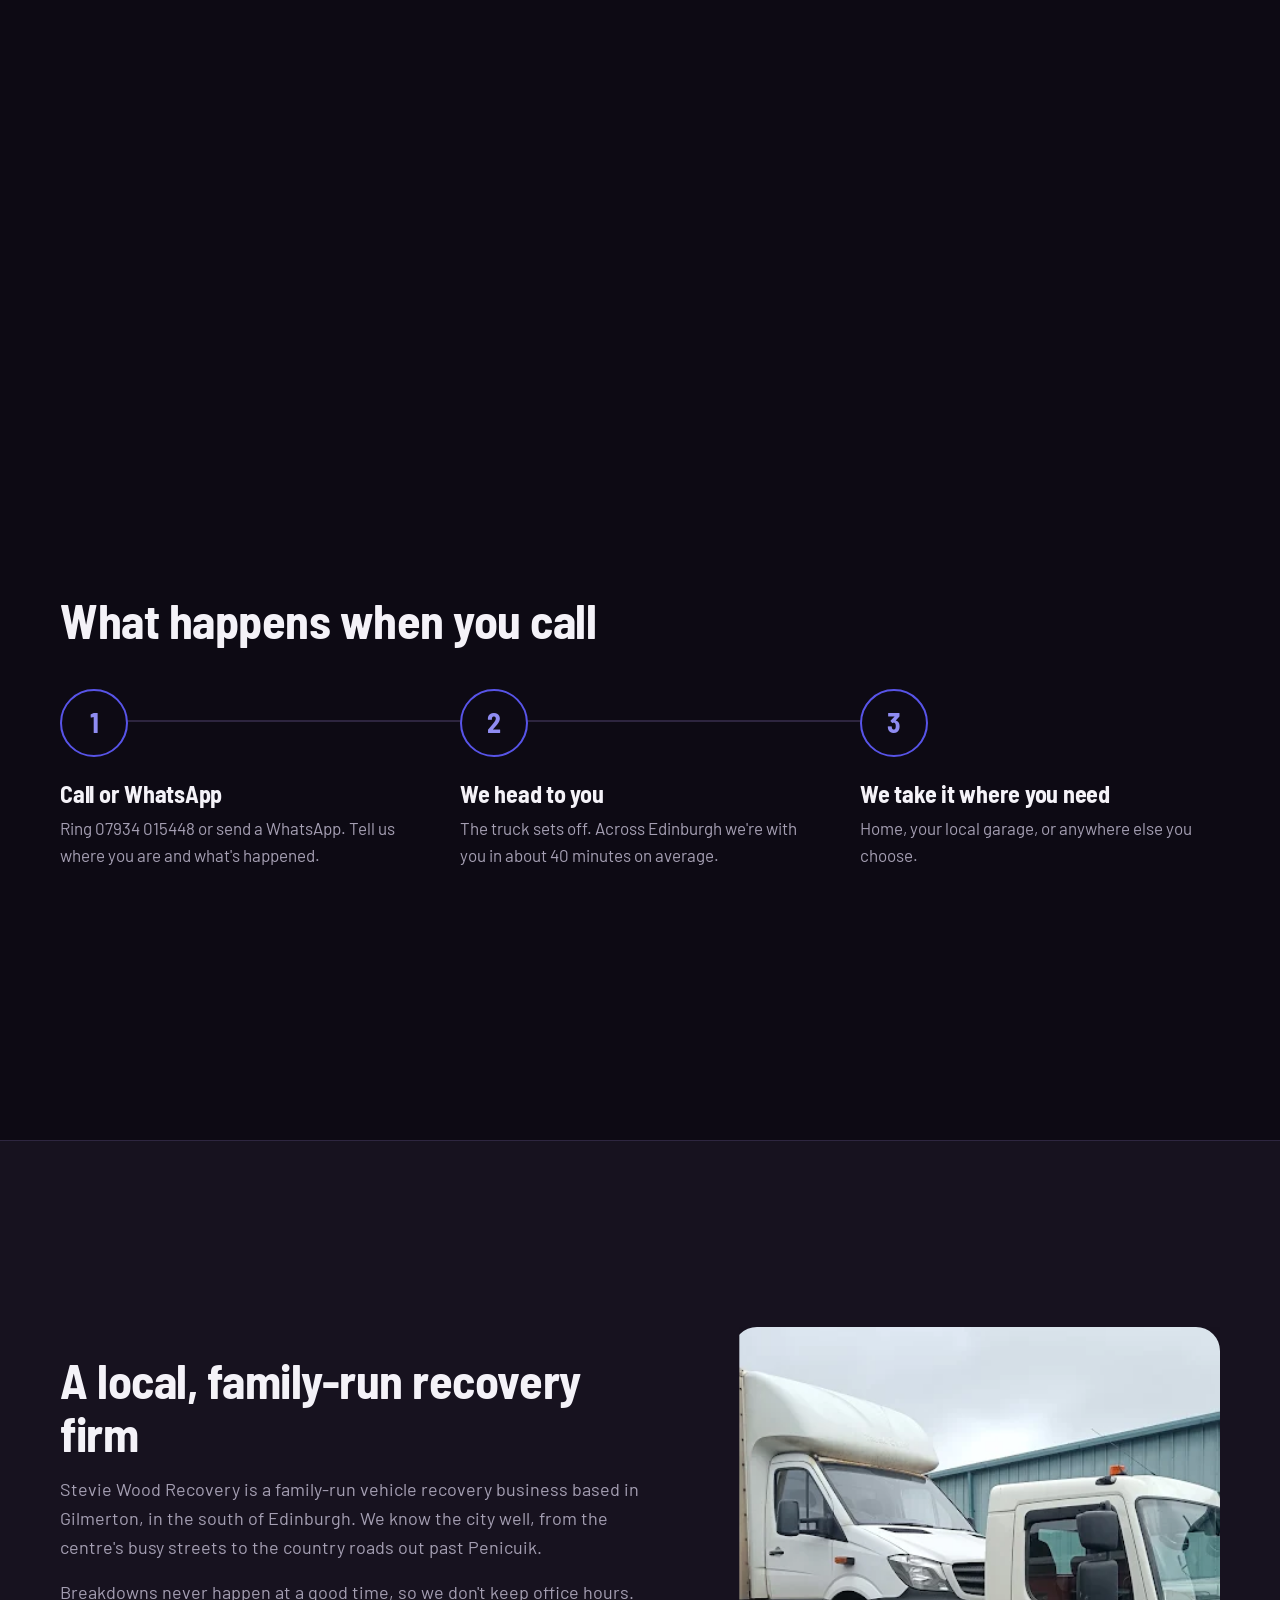
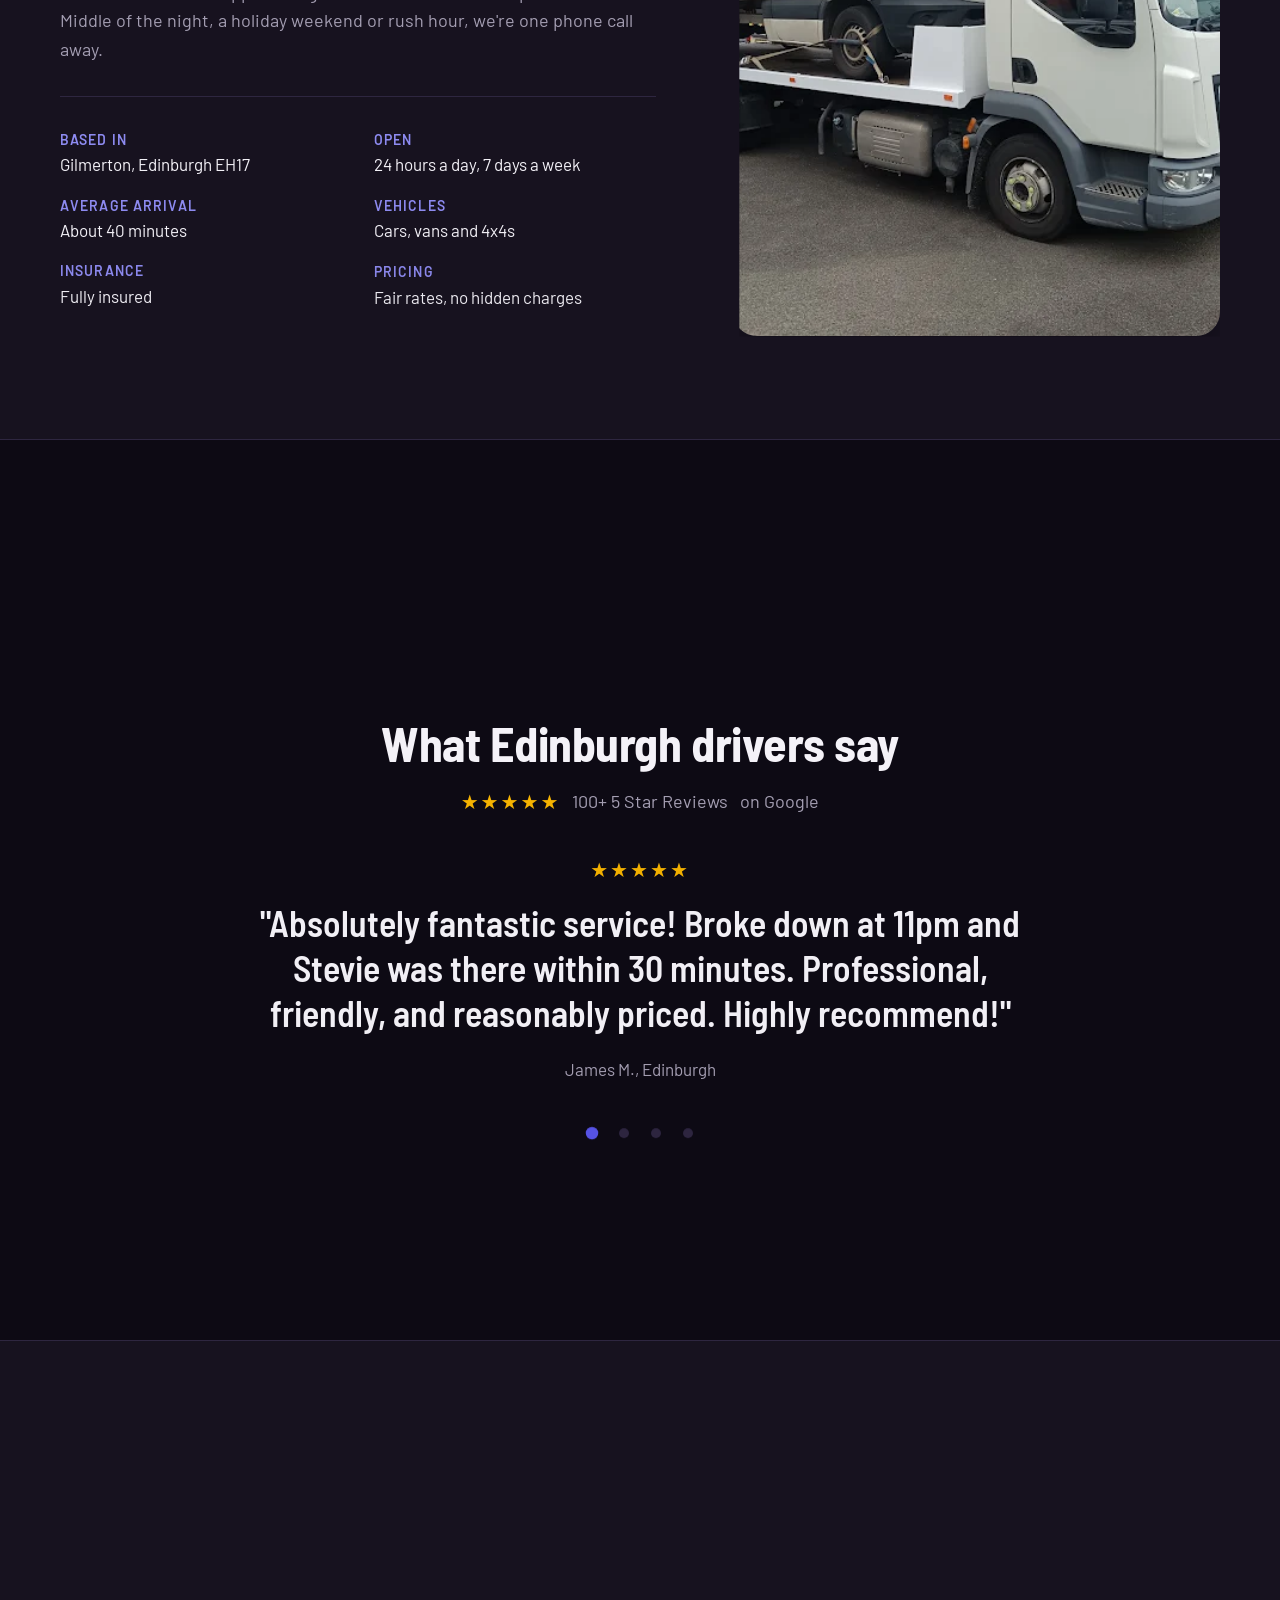
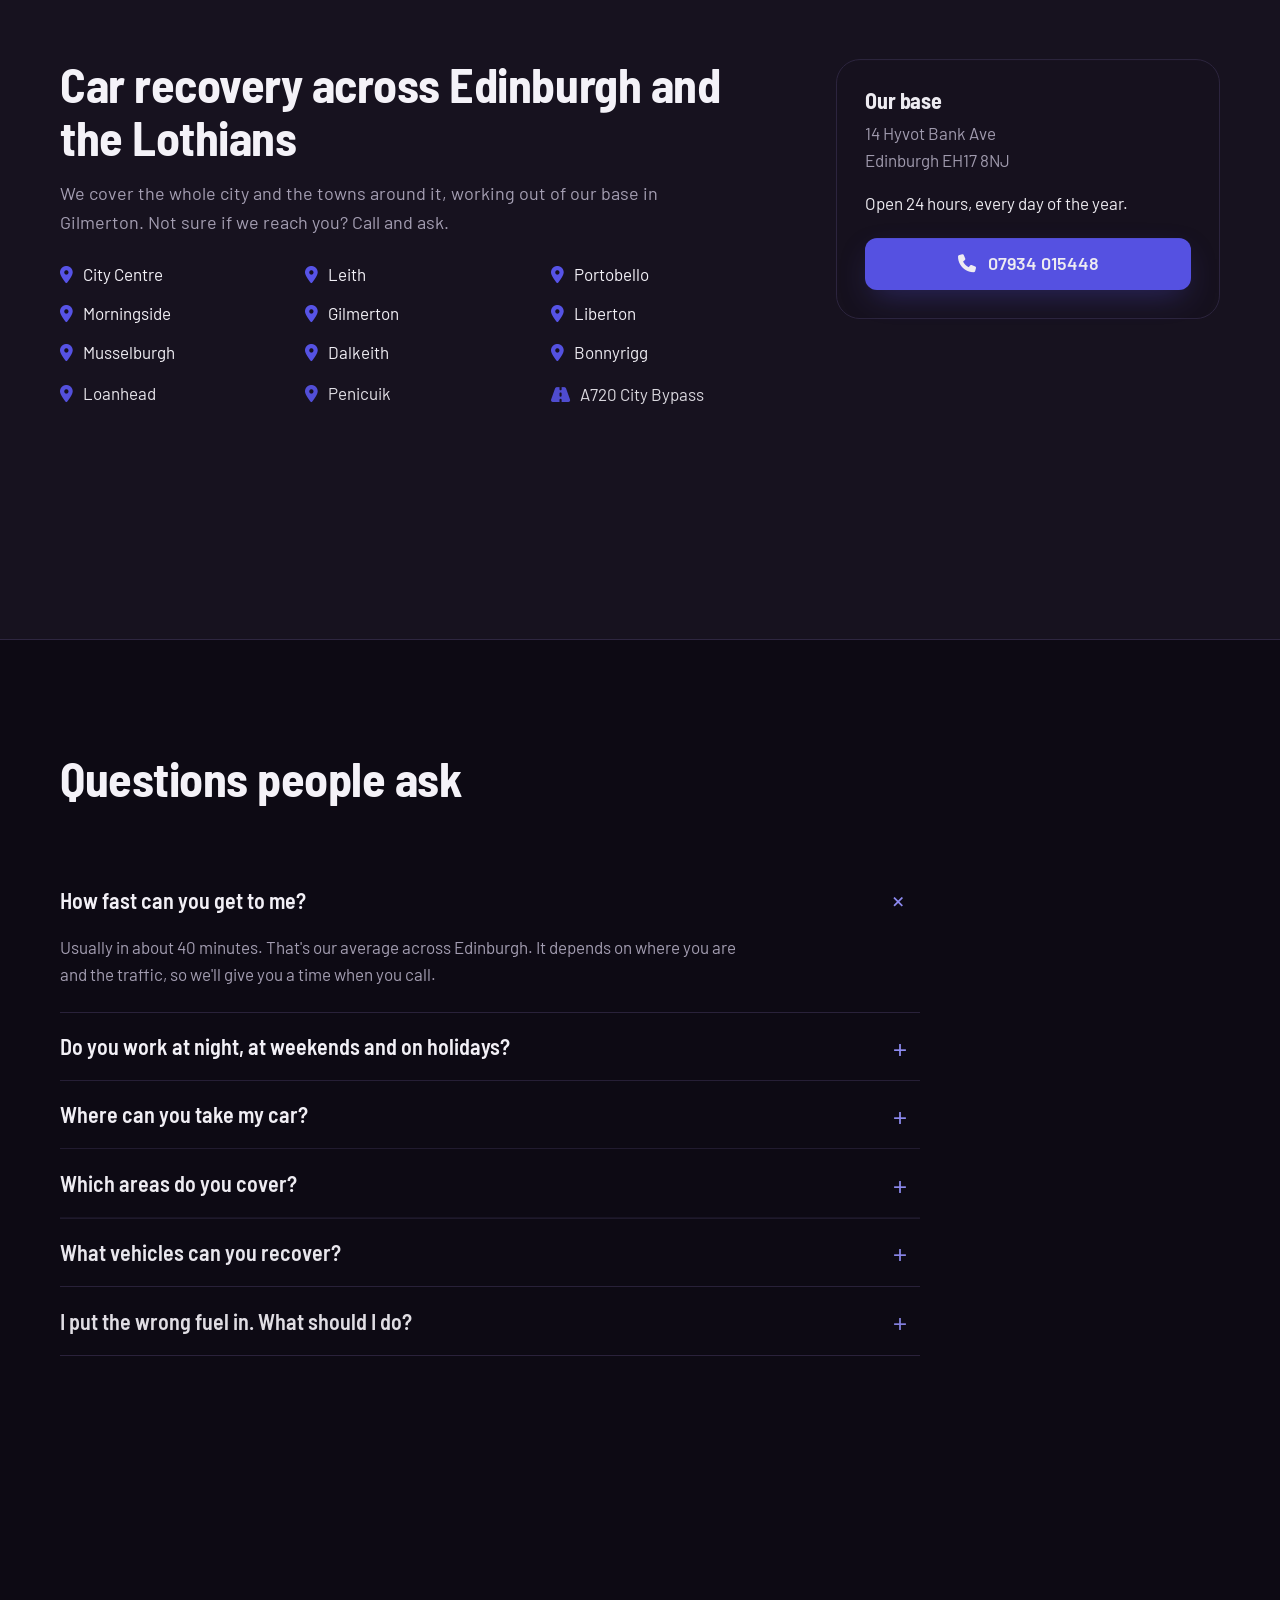
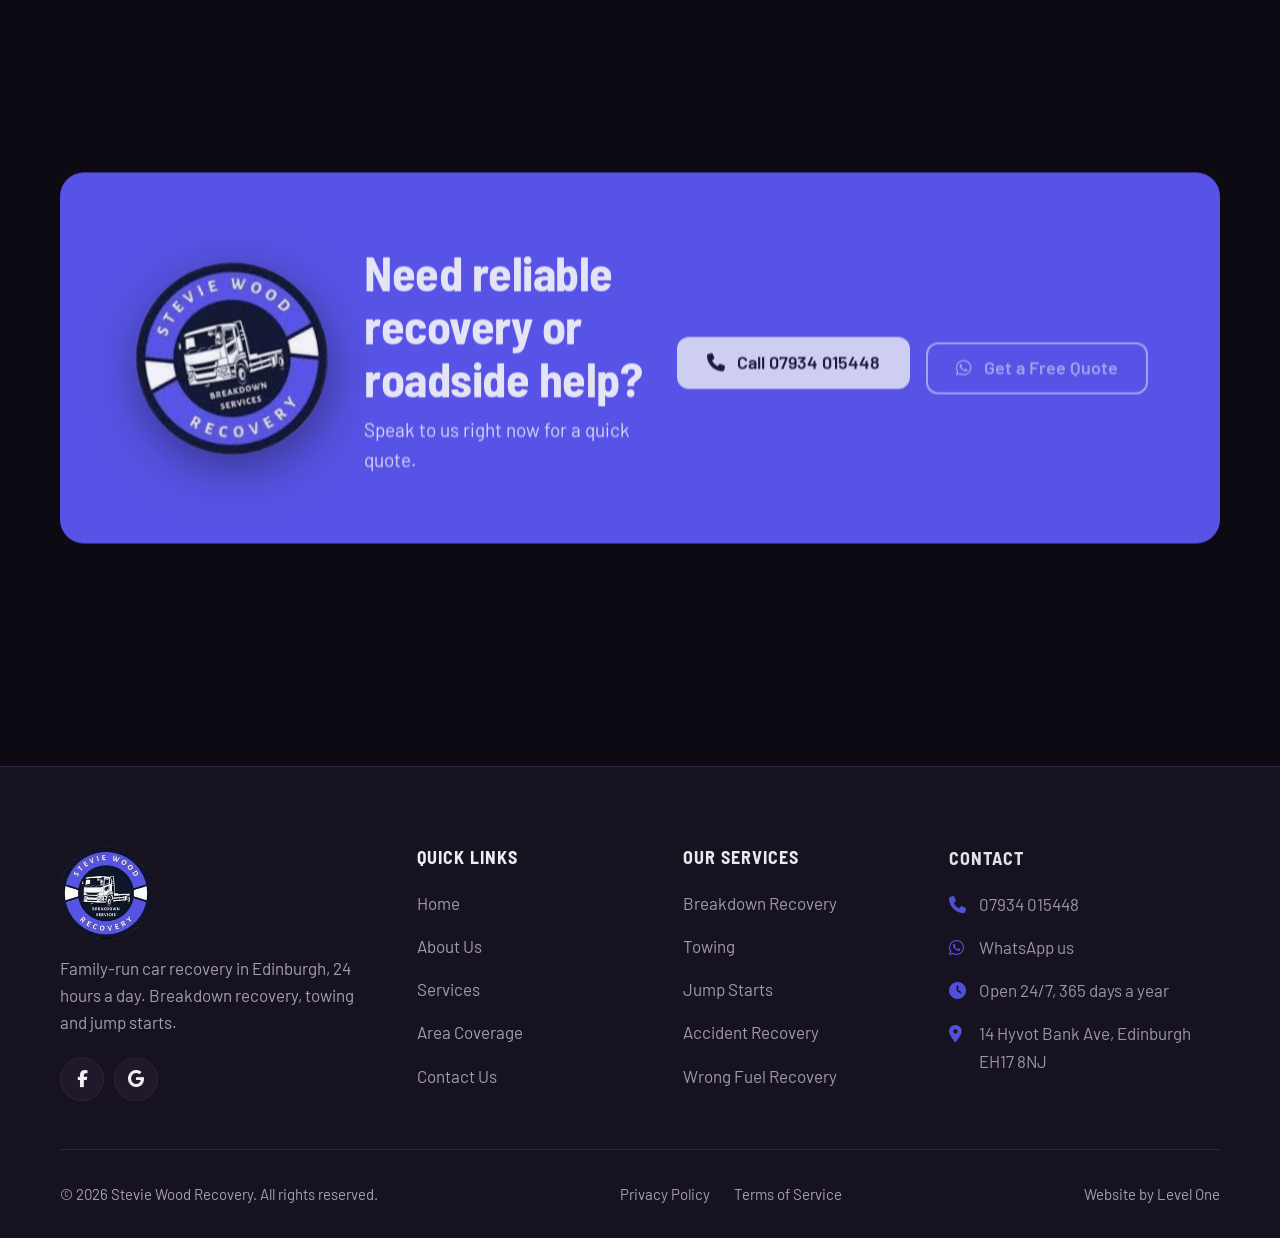
==== commit 365f113e: "Link website to Google Business Profile and Facebook - Schema sameAs: Facebook page, Business Profil" ====
--- a/index.html
+++ b/index.html
@@ -109,6 +109,12 @@
             }
         ],
         "priceRange": "££",
+        "sameAs": [
+            "https://www.facebook.com/Steviewoodrecovery",
+            "https://share.google/iwDQcSPa0maFSwda6",
+            "https://www.google.com/search?kgmid=/g/11btyjzvy8"
+        ],
+        "hasMap": "https://www.google.com/maps/search/?api=1&query=Stevie%20Wood%20Recovery%2C%2014%20Hyvot%20Bank%20Ave%2C%20Edinburgh%20EH17%208NJ",
         "hasOfferCatalog": {
             "@type": "OfferCatalog",
             "name": "Recovery services",
@@ -682,7 +688,10 @@
                 <div class="footer-brand">
                     <img src="public/images/brand/logo.png" alt="Stevie Wood Recovery logo" width="80" height="80" loading="lazy">
                     <p>Family-run car recovery in Edinburgh, 24 hours a day. Breakdown recovery, towing and jump starts.</p>
-                    <!-- Social icons go here once Stevie sends his Facebook, Instagram and Google Business Profile links -->
+                    <div class="footer-social">
+                        <a href="https://www.facebook.com/Steviewoodrecovery" target="_blank" rel="noopener" aria-label="Stevie Wood Recovery on Facebook"><i class="fab fa-facebook-f" aria-hidden="true"></i></a>
+                        <a href="https://share.google/iwDQcSPa0maFSwda6" target="_blank" rel="noopener" aria-label="Stevie Wood Recovery on Google"><i class="fab fa-google" aria-hidden="true"></i></a>
+                    </div>
                 </div>
                 <div class="footer-col">
                     <h3>Quick links</h3>
--- a/css/footer.css
+++ b/css/footer.css
@@ -96,3 +96,27 @@
 .footer-bottom a:hover {
     color: var(--primary-tint);
 }
+
+.footer-social {
+    display: flex;
+    gap: 10px;
+    margin-top: 20px;
+}
+
+.footer-social a {
+    width: 44px;
+    height: 44px;
+    border-radius: 50%;
+    display: grid;
+    place-items: center;
+    background: var(--surface-2);
+    border: 1px solid var(--border);
+    color: var(--text);
+    text-decoration: none;
+    transition: background-color 0.2s, border-color 0.2s;
+}
+
+.footer-social a:hover {
+    background: var(--primary);
+    border-color: var(--primary);
+}
